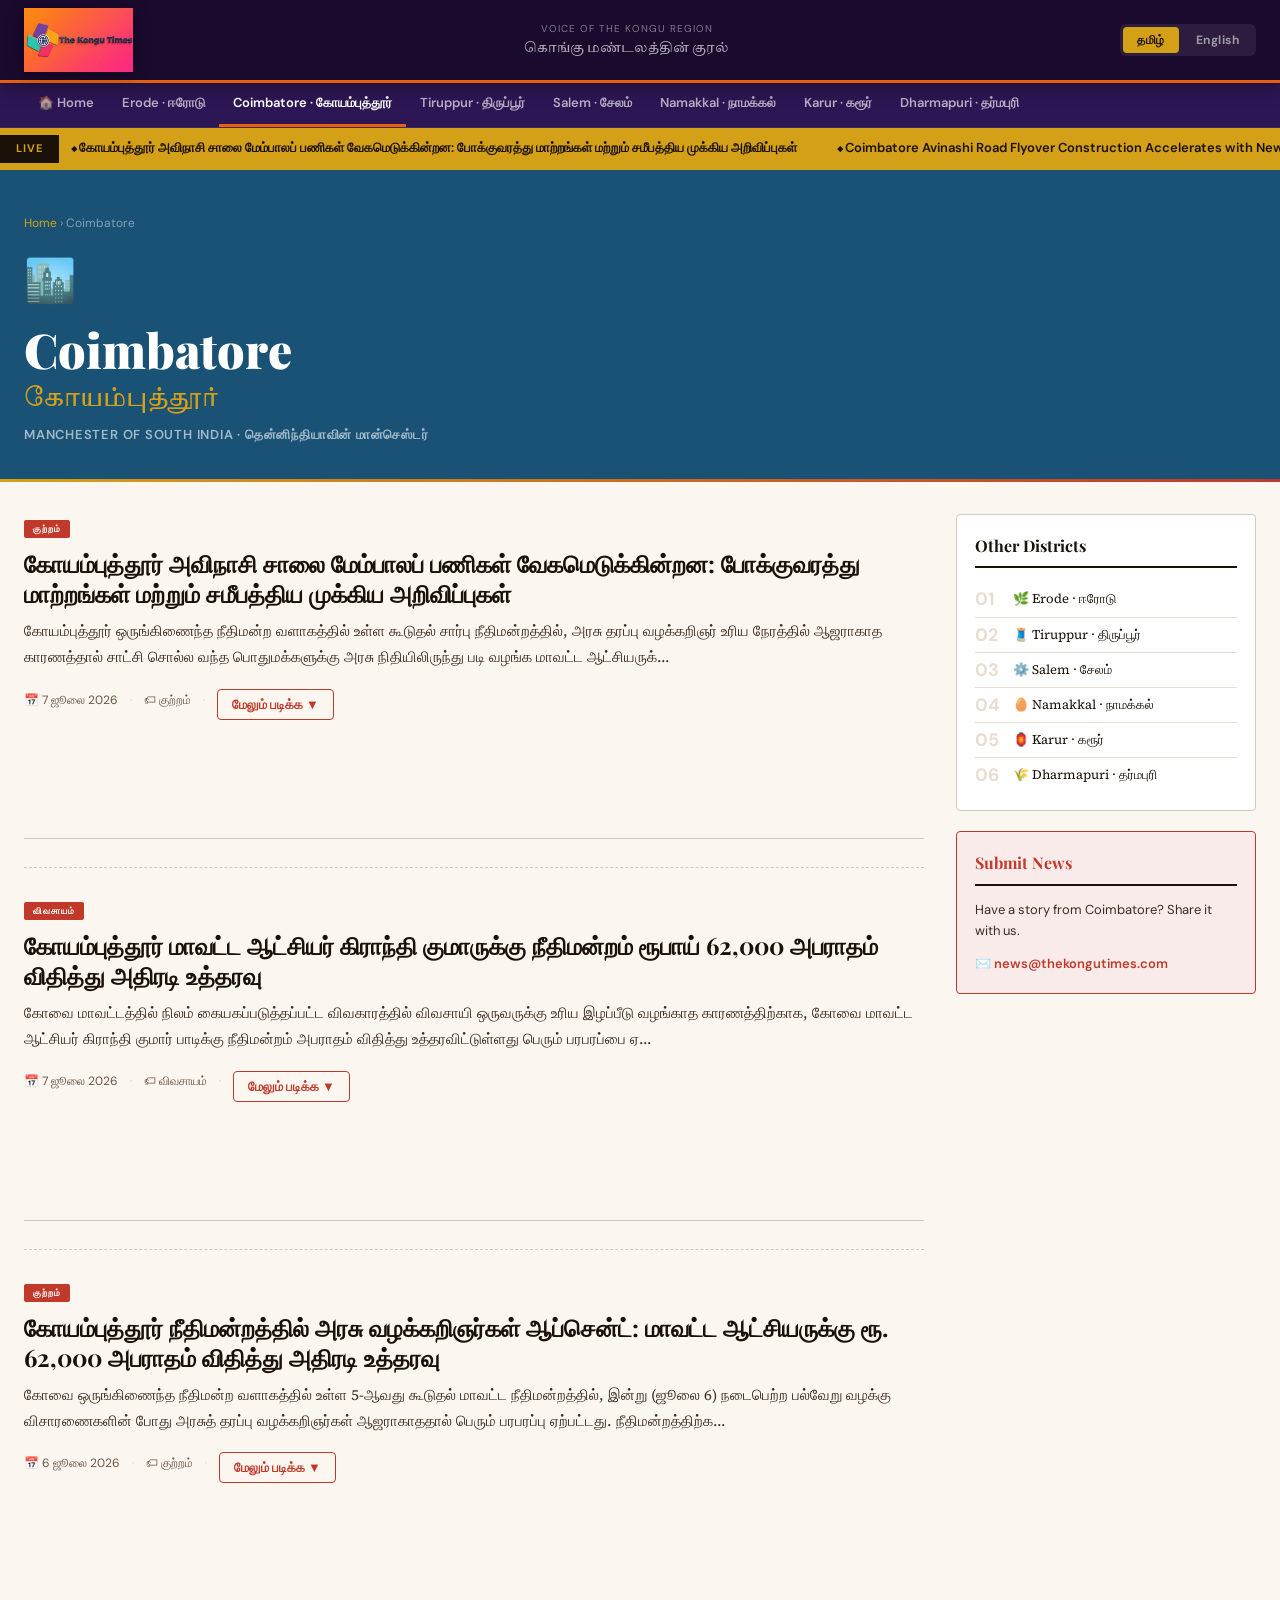
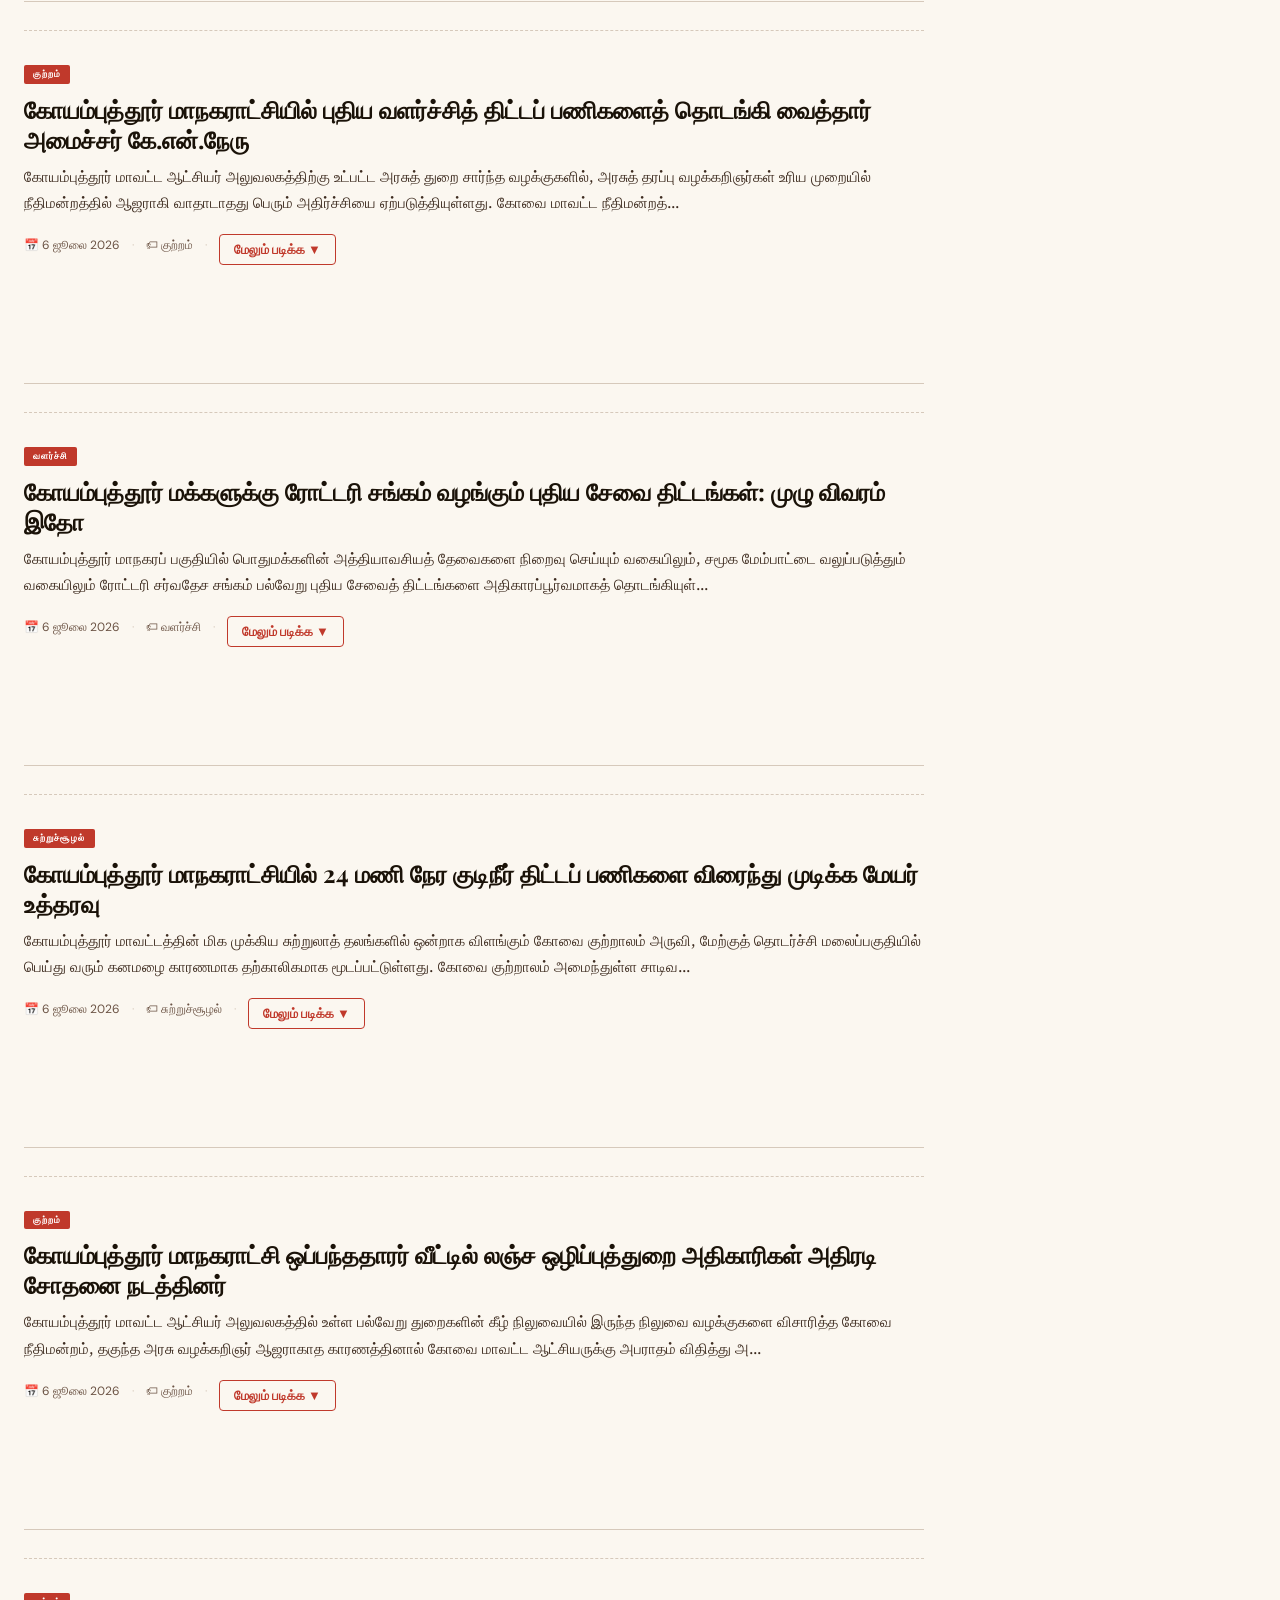
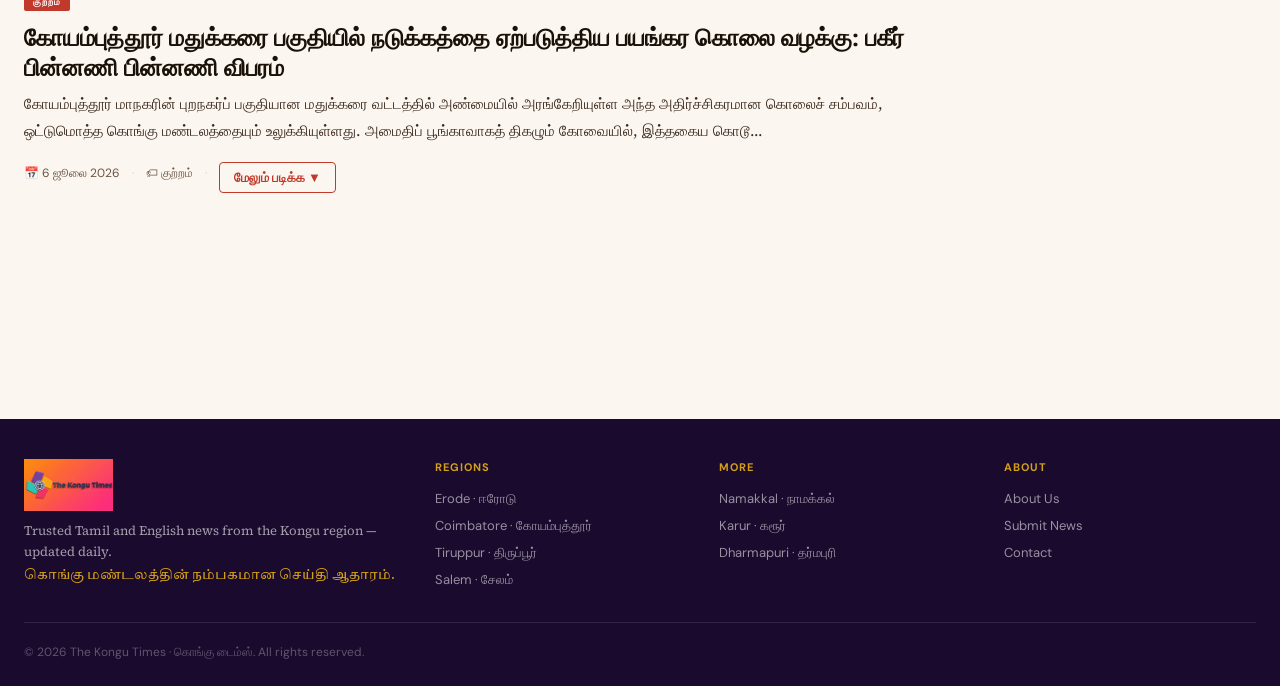
==== regions/coimbatore.html @ 39f42f8e "🗞️ Auto news update — 2026-07-07 03:30 IST" ====
<!DOCTYPE html>
<html lang="ta">
<head>
<meta charset="UTF-8"/>
<meta name="robots" content="index,follow"/>
<meta name="viewport" content="width=device-width,initial-scale=1"/>
<meta name="description" id="meta-desc" content="Electricity supply to be disrupted in Coimbatore district due to power line maintenance work"/>
<title>Coimbatore Avinashi Road Flyover Construction Accelerates with New Traffic Diversions and Updates | The Kongu Times</title>
<link rel="stylesheet" href="../css/style.css"/>
<link rel="icon" href="data:image/svg+xml,%3Csvg xmlns='http://www.w3.org/2000/svg' viewBox='0 0 100 100'%3E%3Ctext y='.9em' font-size='90'%3E%F0%9F%93%B0%3C/text%3E%3C/svg%3E"/>
<meta property="og:type" content="website"/>
<meta property="og:site_name" content="The Kongu Times"/>
<!--SCHEMA-NEWS-->
<style>
.ad-slot{min-height:90px;background:transparent;text-align:center;padding:8px 0;overflow:hidden;}
.article-featured-img{width:100%;max-height:380px;object-fit:cover;border-radius:6px;margin-bottom:18px;display:block;}
.article-divider{border:none;border-top:1px dashed var(--border);margin:28px 0;}
.article-preview{font-size:15px;color:var(--ink-mid);line-height:1.75;margin-bottom:10px;}
.article-full p{font-size:15px;color:var(--ink-mid);line-height:1.75;margin-bottom:14px;}
.article-lang-en{display:none;}
.article-lang-en .article-title{font-family:"Playfair Display",serif;font-size:22px;font-weight:700;color:var(--ink);margin-bottom:12px;}
.article-body--en p{font-size:15px;color:var(--ink-mid);line-height:1.75;margin-bottom:14px;}
.read-more-btn{font-family:"DM Sans",sans-serif;font-size:13px;font-weight:700;color:var(--red);background:none;border:1px solid var(--red);border-radius:4px;cursor:pointer;padding:6px 14px;margin-top:8px;}
.read-more-btn:hover{background:var(--red);color:#fff;}
.date-en{display:none;}
</style>
</head>
<body>

<header class="site-header">
  <div class="header-inner">
    <a href="../index.html" class="logo-link"><img class="logo-img" src="../kongu-times-logo.png" alt="The Kongu Times"/></a>
    <div class="header-center">
      <div class="header-tagline" id="header-date">VOICE OF THE KONGU REGION</div>
      <div class="header-tagline-ta">கொங்கு மண்டலத்தின் குரல்</div>
    </div>
    <div class="lang-toggle">
      <button class="lang-btn" data-lang="ta">தமிழ்</button>
      <button class="lang-btn" data-lang="en">English</button>
    </div>
  </div>
</header>

<nav class="region-nav"><div class="region-nav-inner">
  <a href="../index.html">🏠 Home</a>
  <a href="erode.html">Erode · ஈரோடு</a>
  <a href="coimbatore.html" class="active">Coimbatore · கோயம்புத்தூர்</a>
  <a href="tiruppur.html">Tiruppur · திருப்பூர்</a>
  <a href="salem.html">Salem · சேலம்</a>
  <a href="namakkal.html">Namakkal · நாமக்கல்</a>
  <a href="karur.html">Karur · கரூர்</a>
  <a href="dharmapuri.html">Dharmapuri · தர்மபுரி</a>
</div></nav>

<div class="news-ticker"><div class="ticker-inner"><span class="ticker-label">LIVE</span><div class="ticker-scroll"><div class="ticker-track">
<!--TICKER-START--><span class="ticker-item">கோயம்புத்தூர் அவிநாசி சாலை மேம்பாலப் பணிகள் வேகமெடுக்கின்றன: போக்குவரத்து மாற்றங்கள் மற்றும் சமீபத்திய முக்கிய அறிவிப்புகள்</span><span class="ticker-item">Coimbatore Avinashi Road Flyover Construction Accelerates with New Traffic Diversions and Updates</span><span class="ticker-item">கோயம்புத்தூர் மாவட்ட ஆட்சியர் கிராந்தி குமாருக்கு நீதிமன்றம் ரூபாய் 62,000 அபராதம் விதித்து அதிரடி உத்தரவு</span><span class="ticker-item">Coimbatore District Collector Kranthi Kumar Fined Rs 62000 by Court in Land Case</span><span class="ticker-item">கோயம்புத்தூர் நீதிமன்றத்தில் அரசு வழக்கறிஞர்கள் ஆப்சென்ட்: மாவட்ட ஆட்சியருக்கு ரூ. 62,000 அபராதம் விதித்து அதிரடி உத்தரவு</span><span class="ticker-item">Coimbatore Court Fines District Collector Rs 62,000 As Government Advocates Fail To Appear</span><span class="ticker-item">கோயம்புத்தூர் மாநகராட்சியில் புதிய வளர்ச்சித் திட்டப் பணிகளைத் தொடங்கி வைத்தார் அமைச்சர் கே.என்.நேரு</span><span class="ticker-item">Minister KN Nehru Launches New Development Projects Worth Crores in Coimbatore City</span><span class="ticker-item">கோயம்புத்தூர் அவிநாசி சாலை மேம்பாலப் பணிகள் வேகமெடுக்கின்றன: போக்குவரத்து மாற்றங்கள் மற்றும் சமீபத்திய முக்கிய அறிவிப்புகள்</span><span class="ticker-item">Coimbatore Avinashi Road Flyover Construction Accelerates with New Traffic Diversions and Updates</span><span class="ticker-item">கோயம்புத்தூர் மாவட்ட ஆட்சியர் கிராந்தி குமாருக்கு நீதிமன்றம் ரூபாய் 62,000 அபராதம் விதித்து அதிரடி உத்தரவு</span><span class="ticker-item">Coimbatore District Collector Kranthi Kumar Fined Rs 62000 by Court in Land Case</span><span class="ticker-item">கோயம்புத்தூர் நீதிமன்றத்தில் அரசு வழக்கறிஞர்கள் ஆப்சென்ட்: மாவட்ட ஆட்சியருக்கு ரூ. 62,000 அபராதம் விதித்து அதிரடி உத்தரவு</span><span class="ticker-item">Coimbatore Court Fines District Collector Rs 62,000 As Government Advocates Fail To Appear</span><span class="ticker-item">கோயம்புத்தூர் மாநகராட்சியில் புதிய வளர்ச்சித் திட்டப் பணிகளைத் தொடங்கி வைத்தார் அமைச்சர் கே.என்.நேரு</span><span class="ticker-item">Minister KN Nehru Launches New Development Projects Worth Crores in Coimbatore City</span><!--TICKER-END-->
</div></div></div></div>

<div class="region-hero" style="background:#1A5276">
  <div class="region-hero-inner">
    <div class="region-breadcrumb"><a href="../index.html">Home</a> › Coimbatore</div>
    <span class="region-icon">🏙️</span>
    <h1 class="region-title">Coimbatore</h1>
    <div class="region-title-tamil">கோயம்புத்தூர்</div>
    <div class="region-tagline">Manchester of South India · தென்னிந்தியாவின் மான்செஸ்டர்</div>
  </div>
</div>

<div class="region-content">
<div class="region-main">
<main>
<!--AUTO-NEWS-START-->

<article class="news-article" id="art1" itemscope itemtype="https://schema.org/NewsArticle">
  <meta itemprop="datePublished" content="2026-07-07T03:25:41.612Z"/>
  <meta itemprop="author" content="The Kongu Times"/>
  
  <div class="article-lang-ta">
    <span class="article-label">குற்றம்</span>
    <h2 class="article-title" itemprop="headline">கோயம்புத்தூர் அவிநாசி சாலை மேம்பாலப் பணிகள் வேகமெடுக்கின்றன: போக்குவரத்து மாற்றங்கள் மற்றும் சமீபத்திய முக்கிய அறிவிப்புகள்</h2>
    <div class="article-preview article-preview-ta">கோயம்புத்தூர் ஒருங்கிணைந்த நீதிமன்ற வளாகத்தில் உள்ள கூடுதல் சார்பு நீதிமன்றத்தில், அரசு தரப்பு வழக்கறிஞர் உரிய நேரத்தில் ஆஜராகாத காரணத்தால் சாட்சி சொல்ல வந்த பொதுமக்களுக்கு அரசு நிதியிலிருந்து படி வழங்க மாவட்ட ஆட்சியருக்...</div>
    <div class="article-full article-full-ta" style="display:none"><p>கோயம்புத்தூர் ஒருங்கிணைந்த நீதிமன்ற வளாகத்தில் உள்ள கூடுதல் சார்பு நீதிமன்றத்தில், அரசு தரப்பு வழக்கறிஞர் உரிய நேரத்தில் ஆஜராகாத காரணத்தால் சாட்சி சொல்ல வந்த பொதுமக்களுக்கு அரசு நிதியிலிருந்து படி வழங்க மாவட்ட ஆட்சியருக்கு நீதிபதி அதிரடி உத்தரவு பிறப்பித்துள்ளார். கோயம்புத்தூர் மாவட்டத்தில் நிலுவையில் உள்ள பல்வேறு வழக்குகளை விரைந்து முடிக்க நீதிமன்றங்கள் தீவிர நடவடிக்கை எடுத்து வரும் வேளையில், இந்த சம்பவம் நீதிமன்ற வட்டாரத்தில் பெரும் பரபரப்பை ஏற்படுத்தியுள்ளது. சாட்சிகள் தங்களின் அன்றாடப் பணிகளைத் தவிர்த்துவிட்டு, நீதிமன்றத்திற்கு வந்து நீண்ட நேரம் காத்திருந்தும், அரசு தரப்பு அலட்சியத்தால் விசாரணை தள்ளிப்போனது நீதிபதியின் கடும் கண்டனத்திற்கு உள்ளாகியுள்ளது.</p><p>இந்த வழக்கின் பின்னணி என்னவென்றால், கோயம்புத்தூர் மாவட்டத்தில் உள்ள ஒரு குறிப்பிட்ட நிலம் கையகப்படுத்துதல் தொடர்பான வழக்கில் சாட்சியம் அளிப்பதற்காகப் பொதுமக்கள் சிலர் நீதிமன்றத்திற்கு அழைக்கப்பட்டிருந்தனர். இவர்கள் அனைவரும் நீதிமன்றத்தில் சாட்சி கூண்டில் ஏறுவதற்குத் தயாராக இருந்த நிலையில், வழக்கை நடத்த வேண்டிய அரசு தரப்பு கூடுதல் வழக்கறிஞர் நீதிமன்றத்திற்கு வரவில்லை என்று கூறப்படுகிறது. இதனால் சாட்சிகள் அனைவரும் நீதிமன்ற வளாகத்திலேயே பல மணி நேரம் காத்திருக்க வேண்டிய சூழ்நிலை ஏற்பட்டதுடன், தங்களின் அன்றாட வாழ்வாதாரத்தையும் இழந்து தவிக்கும் நிலைமைக்குத் தள்ளப்பட்டனர்.</p><p>அரசு வழக்கறிஞர் ஆஜராகாத காரணத்தால், வழக்கை மேலும் தள்ளிவைக்க வேண்டிய கட்டாயம் நீதிமன்றத்திற்கு ஏற்பட்டது. இதனால் கோபமடைந்த நீதிபதி, சாட்சிகளின் நேரத்தையும் உழைப்பையும் வீணடித்த அரசு தரப்பிற்குக் கண்டனம் தெரிவித்ததோடு, சாட்சி சொல்ல வந்த மக்களுக்கு ஏற்பட்ட அலைக்கழிப்பிற்கு இழப்பீடாகப் படி தொகையை வழங்க வேண்டும் என்று உத்தரவிட்டார். இந்த படி தொகையை உடனடியாகக் கணக்கிட்டு, அதனை மாவட்ட ஆட்சியர் அலுவலகம் மூலமாகச் சம்பந்தப்பட்ட சாட்சிகளுக்கு வழங்க வேண்டும் என்று கோயம்புத்தூர் மாவட்ட ஆட்சியருக்கு நீதிபதி தனது உத்தரவில் தெளிவாகக் குறிப்பிட்டுள்ளார்.</p><p>இந்த அதிரடி உத்தரவு கோயம்புத்தூர் மாவட்ட மக்கள் மற்றும் சமூக ஆர்வலர்கள் மத்தியில் பெரும் வரவேற்பைப் பெற்றுள்ளது. நீதிமன்றங்களுக்கு சாட்சி சொல்ல வரும் ஏழை, எளிய மக்கள் தங்களின் தினசரி கூலியை இழந்துவிட்டு வரும்போது, அரசு அதிகாரிகளின் அலட்சியத்தால் அவர்கள் அலைக்கழிக்கப்படுவது தடுக்கப்பட வேண்டும் என்பதே சமூகத்தின் பொதுவான கருத்தாக உள்ளது. இந்த உத்தரவின் மூலம், இனிவரும் காலங்களில் அரசு வழக்கறிஞர்களும், இதர அதிகாரிகளும் நீதிமன்ற நடவடிக்கைகளில் கூடுதல் பொறுப்புடனும், நேரக் கட்டுப்பாட்டுடனும் செயல்படுவார்கள் என்ற நம்பிக்கை பொதுமக்கள் மத்தியில் ஏற்பட்டுள்ளது.</p><p>இச்சம்பவம் குறித்து மாவட்ட நிர்வாகம் மற்றும் அரசு வழக்கறிஞர்கள் தரப்பில் விசாரித்தபோது, குறிப்பிட்ட நாளில் பணிச்சுமை காரணமாகவோ அல்லது தவிர்க்க முடியாத பிற காரணங்களாலோ வழக்கறிஞரால் ஆஜராக முடியாமல் போயிருக்கலாம் என்று கூறப்படுகிறது. இருப்பினும், நீதிமன்றத்தின் இந்த அதிரடி உத்தரவைத் தொடர்ந்து, மாவட்ட ஆட்சியர் அலுவலகம் உடனடியாகச் சாட்சிகளுக்கான படி தொகையை வழங்குவதற்கான கோப்புகளை ஆய்வு செய்து வருவதாகத் தெரிகிறது. மேலும், எதிர்காலத்தில் இதுபோன்ற குளறுபடிகள் நீதிமன்றத்தில் நிகழாமல் இருக்கத் தகுந்த நடவடிக்கைகள் மேற்கொள்ளப்படும் என்றும், அரசு தரப்பு வழக்கறிஞர்கள் அனைவரும் வழக்குகளில் முறையாக ஆஜராவதை உறுதி செய்ய அறிவுறுத்தப்படும் என்றும் அதிகாரிகள் தரப்பில் தெரிவிக்கப்பட்டுள்ளது.</p></div>
  </div>
  <div class="article-lang-en" style="display:none">
    <span class="article-label">Crime</span>
    <h2 class="article-title">Coimbatore Avinashi Road Flyover Construction Accelerates with New Traffic Diversions and Updates</h2>
    <div class="article-preview article-preview-en">In a stern move highlighting judicial intolerance toward administrative apathy, a local court in Coimbatore has ordered the District Collector to pay daily allowances directly to witnesses who had to return without depos...</div>
    <div class="article-full article-full-en" style="display:none"><p>In a stern move highlighting judicial intolerance toward administrative apathy, a local court in Coimbatore has ordered the District Collector to pay daily allowances directly to witnesses who had to return without deposing due to the absence of the government prosecutor. The order was passed by the presiding judge of the Coimbatore Court, who took a serious view of the recurring delays caused by the prosecution's failure to represent the state effectively during critical trial proceedings. This decisive judicial action underscores the growing frustration within the legal system regarding the casual attitude of state-appointed lawyers, which frequently leads to the wastage of taxpayers' money and the valuable time of citizens summoned to aid the court.</p><p>The incident unfolded during a scheduled criminal trial in Coimbatore, where several crucial witnesses, including common residents from across the district, had traveled long distances to present their testimonies. Despite their timely arrival and readiness to cooperate with the judicial process, the government prosecutor failed to appear in court, rendering the day's proceedings entirely unproductive. Recognizing the financial and physical strain placed on these witnesses, who often lose their daily wages to attend court hearings, the judge ruled that the state must compensate them immediately for their travel and daily expenses. By directing the Coimbatore District Collector to disburse these allowances, the court has set a vital precedent holding the executive branch accountable for the lapses of its legal representatives.</p><p>This judicial intervention has resonated strongly with the residents of Coimbatore, many of whom have long complained about the inefficiencies of the local legal system. For a working-class citizen, receiving a court summons often means sacrificing a day's livelihood, navigating complex bureaucracy, and enduring long hours of waiting, only to be told that the case has been adjourned. Local civic activists and residents have welcomed the judge's decision, noting that it brings much-needed relief to ordinary people who are victimized by administrative negligence. They believe that penalizing the administration financially is a necessary step to ensure that public servants perform their duties with a greater sense of responsibility and respect for the public's time.</p><p>In response to the court's strict directive, officials from the Coimbatore District Administration have initiated an internal review to identify the reasons behind the prosecutor's absence. While the District Collector's office is legally bound to comply with the court's order and facilitate the payment of allowances to the affected witnesses, senior administrative sources indicate that an official explanation will be sought from the concerned government pleader. Legal experts in the city suggest that this incident might prompt the state government to implement stricter monitoring mechanisms for prosecutors, ensuring they are present for all scheduled hearings. The official response from the administration is expected to focus on rectifying these systemic loopholes to prevent similar embarrassments in the future.</p><p>Ultimately, this development in the Coimbatore judicial circle highlights the urgent need for comprehensive reforms in how state-represented cases are managed at the district level. The court's ruling serves as a sharp reminder that the administration cannot afford to treat the witness deposition process as a trivial matter, especially when it directly impacts the lives of common residents. As the District Collector moves to implement the court's order, legal observers hope this case will act as a catalyst for greater accountability, ensuring that the wheels of justice in Coimbatore turn smoothly without imposing unfair burdens on the very citizens who step forward to uphold the law.</p></div>
  </div>
  <div class="article-meta">
    <span>📅 <span class="date-ta">7 ஜூலை 2026</span><span class="date-en" style="display:none">7 July 2026</span></span>
    <span class="meta-dot">·</span><span>🏷 <span class="cat-ta">குற்றம்</span><span class="cat-en" style="display:none">Crime</span></span>
    <span class="meta-dot">·</span>
    <button class="read-more-btn" onclick="toggleArticle('art1',this)" aria-expanded="false">மேலும் படிக்க ▼</button>
  </div>
  <div class="ad-slot"><!-- ADSENSE --></div>
</article>
<hr class="article-divider"/>

<article class="news-article" id="art2" itemscope itemtype="https://schema.org/NewsArticle">
  <meta itemprop="datePublished" content="2026-07-07T03:25:41.612Z"/>
  <meta itemprop="author" content="The Kongu Times"/>
  
  <div class="article-lang-ta">
    <span class="article-label">விவசாயம்</span>
    <h2 class="article-title" itemprop="headline">கோயம்புத்தூர் மாவட்ட ஆட்சியர் கிராந்தி குமாருக்கு நீதிமன்றம் ரூபாய் 62,000 அபராதம் விதித்து அதிரடி உத்தரவு</h2>
    <div class="article-preview article-preview-ta">கோவை மாவட்டத்தில் நிலம் கையகப்படுத்தப்பட்ட விவகாரத்தில் விவசாயி ஒருவருக்கு உரிய இழப்பீடு வழங்காத காரணத்திற்காக, கோவை மாவட்ட ஆட்சியர் கிராந்தி குமார் பாடிக்கு நீதிமன்றம் அபராதம் விதித்து உத்தரவிட்டுள்ளது பெரும் பரபரப்பை ஏ...</div>
    <div class="article-full article-full-ta" style="display:none"><p>கோவை மாவட்டத்தில் நிலம் கையகப்படுத்தப்பட்ட விவகாரத்தில் விவசாயி ஒருவருக்கு உரிய இழப்பீடு வழங்காத காரணத்திற்காக, கோவை மாவட்ட ஆட்சியர் கிராந்தி குமார் பாடிக்கு நீதிமன்றம் அபராதம் விதித்து உத்தரவிட்டுள்ளது பெரும் பரபரப்பை ஏற்படுத்தியுள்ளது. இந்த விவகாரம் கோயம்புத்தூர் மாவட்டத்தில் உள்ள அரசு அதிகாரிகளின் அலட்சியப் போக்கையும், அதனால் பொதுமக்கள் சந்திக்கும் இன்னல்களையும் வெளிச்சம் போட்டுக் காட்டியுள்ளது. நீதிமன்றத்தின் இந்த அதிரடி உத்தரவு, கோவை மாவட்ட வருவாய்த்துறை வட்டாரத்தில் பெரும் அதிர்வலைகளை ஏற்படுத்தியுள்ளதோடு, பாதிக்கப்பட்ட மக்களுக்கு நீதி கிடைக்கும் என்ற நம்பிக்கையையும் விதைத்துள்ளது.</p><p>கடந்த சில ஆண்டுகளுக்கு முன்பு கோவை மாவட்டத்தில் பல்வேறு உள்கட்டமைப்பு மற்றும் வளர்ச்சித் திட்டங்களுக்காக விவசாயிகளிடமிருந்து நிலங்கள் கையகப்படுத்தப்பட்டன. அவ்வாறு நிலத்தை இழந்த விவசாயி ஒருவருக்கு, அரசு தரப்பில் வழங்கப்பட வேண்டிய உரிய இழப்பீட்டுத் தொகை நீண்ட நாட்களாக வழங்கப்படாமல் இழுத்தடிக்கப்பட்டு வந்தது. இது குறித்து பாதிக்கப்பட்ட விவசாயி பலமுறை கோவை மாவட்ட ஆட்சியர் அலுவலகத்தில் மனு அளித்தும் எந்தவிதமான முறையான பதிலும், நடவடிக்கையும் எடுக்கப்படவில்லை. இதனால் மனமுடைந்த அந்த விவசாயி, தனக்கு நீதி கேட்டு கோயம்புத்தூர் நீதிமன்றத்தில் வழக்குத் தொடர்ந்தார்.</p><p>இந்த வழக்கை விசாரித்த கோவை நீதிமன்றம், பாதிக்கப்பட்ட விவசாயிக்கு வழங்க வேண்டிய இழப்பீட்டுத் தொகையை உடனடியாக வழங்குமாறு மாவட்ட நிர்வாகத்திற்கு ஏற்கனவே பலமுறை உத்தரவிட்டிருந்தது. இருப்பினும், நீதிமன்றத்தின் உத்தரவை கோவை மாவட்ட ஆட்சியர் அலுவலக அதிகாரிகள் திட்டமிட்டு அலட்சியப்படுத்தி வந்ததாகக் கூறப்படுகிறது. நீதிமன்றத்தின் உத்தரவுகளை மதிக்காமல் காலம் கடத்தி வந்த அதிகாரிகளின் செயல்பாட்டைக் கண்டு அதிருப்தியடைந்த நீதிபதி, நீதிமன்ற அவமதிப்பு நடவடிக்கையாக கோவை மாவட்ட ஆட்சியருக்கு ரூபாய் 62,000 அபராதம் விதித்து அதிரடி தீர்ப்பை வழங்கினார்.</p><p>இந்த நீதிமன்ற உத்தரவு குறித்து கோவை மாவட்டத்தைச் சேர்ந்த சமூக ஆர்வலர்கள் மற்றும் விவசாயிகள் சங்கத்தினர் தங்களது கருத்துக்களைப் பகிர்ந்துள்ளனர். அரசு திட்டங்களுக்காக நிலங்களை வழங்கிவிட்டு, தங்களின் வாழ்வாதாரத்தை இழந்து தவிக்கும் எளிய விவசாயிகளுக்கு உரிய காலத்தில் இழப்பீடு வழங்க வேண்டியது மாவட்ட நிர்வாகத்தின் கடமையாகும் என்று அவர்கள் வலியுறுத்துகின்றனர். இந்த அபராத நடவடிக்கை, இனிவரும் காலங்களில் அரசு அதிகாரிகள் பொதுமக்களின் மனுக்கள் மீதும், நீதிமன்ற உத்தரவுகள் மீதும் கூடுதல் கவனத்துடனும் பொறுப்புடனும் செயல்பட ஒரு எச்சரிக்கையாக இருக்கும் என்று பொதுமக்கள் நம்புகின்றனர்.</p><p>இவ்விவகாரம் தொடர்பாக கோவை மாவட்ட ஆட்சியர் அலுவலக வட்டாரத்தில் விசாரித்தபோது, இந்த விவகாரத்தில் சட்ட ரீதியான நடைமுறைகள் மற்றும் ஆவணங்கள் சரிபார்ப்பில் ஏற்பட்ட தாமதமே இதற்குக் காரணம் என்று விளக்கமளித்துள்ளனர். மேலும், நீதிமன்றத்தின் இந்த உத்தரவை எதிர்த்து மேல்முறையீடு செய்வது குறித்தும், பாதிக்கப்பட்ட விவசாயிக்கு வழங்க வேண்டிய இழப்பீட்டுத் தொகையை விரைந்து வழங்குவதற்கான மாற்று வழிகள் குறித்தும் தங்களது சட்டக் குழுவினருடன் தீவிரமாக ஆலோசித்து வருவதாக அதிகாரிகள் தரப்பில் தெரிவிக்கப்பட்டுள்ளது.</p></div>
  </div>
  <div class="article-lang-en" style="display:none">
    <span class="article-label">Agriculture</span>
    <h2 class="article-title">Coimbatore District Collector Kranthi Kumar Fined Rs 62000 by Court in Land Case</h2>
    <div class="article-preview article-preview-en">In a significant legal development that has sent ripples through the local administration, a local court in Coimbatore has imposed a hefty fine of Rs 62,000 on the Coimbatore District Collector, Kranthi Kumar Pati. The j...</div>
    <div class="article-full article-full-en" style="display:none"><p>In a significant legal development that has sent ripples through the local administration, a local court in Coimbatore has imposed a hefty fine of Rs 62,000 on the Coimbatore District Collector, Kranthi Kumar Pati. The judicial order comes as a stern warning to the bureaucratic machinery regarding the timely execution of court directives and the protection of citizens' rights. The case, which has been closely watched by legal experts and local activists alike, highlights the growing friction between judicial mandates and administrative delays in the region. The court's decisive action underscores the principle that no public official, regardless of their rank, is above the law when it comes to delivering justice to the common public.</p><p>The roots of this legal battle lie in a long-pending land acquisition and compensation dispute that directly impacted local residents in the Coimbatore district. Affected property owners had approached the judiciary after the district administration failed to disburse the promised compensation packages within the stipulated timeframe, leaving several families in financial distress. Despite multiple court orders directing the district collectorate to expedite the payment process and resolve the grievances of the land losers, the administration continued to drag its feet. Frustrated by the bureaucratic apathy and repeated delays, the petitioners filed a contempt petition, which ultimately led the judge to penalize the head of the district administration for non-compliance.</p><p>The imposition of this fine is expected to have a profound impact on the residents of Coimbatore, particularly those who are currently locked in various disputes with government departments. For years, local landowners and civic activists have complained about the agonizingly slow pace of administrative procedures and the lack of accountability among senior officials. This landmark ruling is being viewed as a major victory for ordinary citizens, as it reassures them that the judiciary remains a powerful ally against bureaucratic negligence. Legal experts suggest that this judgment will set a crucial precedent, encouraging other litigants to hold sluggish government departments accountable for their administrative lapses.</p><p>Following the court's strict ruling, the atmosphere at the Coimbatore District Collectorate has been tense, with officials scrambling to address the legal fallout. While the District Collector has not issued an official public statement directly commenting on the personal penalty, senior revenue officials indicated that an internal review has been initiated to identify the bottlenecks that led to this embarrassing delay. Sources within the administration reveal that a detailed report is being prepared to explain the procedural hurdles encountered during the compensation disbursement process. The department is also reportedly consulting with government pleaders to explore the next legal steps, including the possibility of filing an appeal against the fine.</p><p>As the news of the fine spreads across Tamil Nadu, civic groups in Coimbatore are demanding systemic reforms to prevent such lapses in the future. Activists argue that the fine should be recovered from the personal funds of the responsible officials rather than the taxpayer-funded state treasury to ensure true accountability. The incident has spotlighted the urgent need for a digital tracking system for court orders within the collectorate to ensure that judicial deadlines are met systematically. For now, the Coimbatore district administration finds itself under intense scrutiny, with residents hoping this judicial rap will finally shake the bureaucracy out of its slumber and expedite pending public welfare measures.</p></div>
  </div>
  <div class="article-meta">
    <span>📅 <span class="date-ta">7 ஜூலை 2026</span><span class="date-en" style="display:none">7 July 2026</span></span>
    <span class="meta-dot">·</span><span>🏷 <span class="cat-ta">விவசாயம்</span><span class="cat-en" style="display:none">Agriculture</span></span>
    <span class="meta-dot">·</span>
    <button class="read-more-btn" onclick="toggleArticle('art2',this)" aria-expanded="false">மேலும் படிக்க ▼</button>
  </div>
  <div class="ad-slot"><!-- ADSENSE --></div>
</article>
<hr class="article-divider"/>

<article class="news-article" id="art3" itemscope itemtype="https://schema.org/NewsArticle">
  <meta itemprop="datePublished" content="2026-07-06T19:57:50.444Z"/>
  <meta itemprop="author" content="The Kongu Times"/>
  <img class="article-featured-img" src="https://feeds.abplive.com/onecms/images/uploaded-images/2026/07/06/3309df48412139e90cdb951a7efa1cba1783359742121193_original.JPG" alt="" loading="lazy" onerror="this.style.display='none'"/>
  <div class="article-lang-ta">
    <span class="article-label">குற்றம்</span>
    <h2 class="article-title" itemprop="headline">கோயம்புத்தூர் நீதிமன்றத்தில் அரசு வழக்கறிஞர்கள் ஆப்சென்ட்: மாவட்ட ஆட்சியருக்கு ரூ. 62,000 அபராதம் விதித்து அதிரடி உத்தரவு</h2>
    <div class="article-preview article-preview-ta">கோவை ஒருங்கிணைந்த நீதிமன்ற வளாகத்தில் உள்ள 5-ஆவது கூடுதல் மாவட்ட நீதிமன்றத்தில், இன்று (ஜூலை 6) நடைபெற்ற பல்வேறு வழக்கு விசாரணைகளின் போது அரசுத் தரப்பு வழக்கறிஞர்கள் ஆஜராகாததால் பெரும் பரபரப்பு ஏற்பட்டது. நீதிமன்றத்திற்க...</div>
    <div class="article-full article-full-ta" style="display:none"><p>கோவை ஒருங்கிணைந்த நீதிமன்ற வளாகத்தில் உள்ள 5-ஆவது கூடுதல் மாவட்ட நீதிமன்றத்தில், இன்று (ஜூலை 6) நடைபெற்ற பல்வேறு வழக்கு விசாரணைகளின் போது அரசுத் தரப்பு வழக்கறிஞர்கள் ஆஜராகாததால் பெரும் பரபரப்பு ஏற்பட்டது. நீதிமன்றத்திற்கு சாட்சிகளும் குற்றஞ்சாட்டப்பட்டவர்களும் நேரில் வந்திருந்த நிலையிலும், அரசுத் தரப்பில் வாதாட வேண்டிய கூடுதல் அரசு வழக்கறிஞர்கள் வராததால் வழக்குகளை ஒத்திவைக்க வேண்டிய கட்டாயம் ஏற்பட்டது. இதனால் ஆத்திரமடைந்த நீதிபதி சிவக்குமார், நீதிமன்ற நேரத்தையும் சாட்சிகளின் நேரத்தையும் வீணடித்ததற்காக கோவை மாவட்ட ஆட்சியர் கிராந்தி குமார் பாடிக்கு (சார்பாக மாநில அரசுக்கு) மொத்தம் 8 வழக்குகளில் சேர்த்து ரூ. 62,000 அபராதம் விதித்து அதிரடி உத்தரவு பிறப்பித்தார். இந்த அபராதத் தொகையை ஒரு வார காலத்திற்குள் நீதிமன்றத்தில் செலுத்த வேண்டும் என்றும் அவர் தனது உத்தரவில் மிகத் தெளிவாகக் குறிப்பிட்டுள்ளார்.</p><p>கோவை மாவட்டம் கருமத்தம்பட்டி காவல் நிலைய எல்லைக்குட்பட்ட பகுதியில் நடைபெற்ற கொலை வழக்கு விசாரணை, கடந்த 10 ஆண்டுகளாக இந்த 5-ஆவது கூடுதல் நீதிமன்றத்தில் தொடர்ந்து நடைபெற்று வருகிறது. இந்த வழக்கின் முக்கியக் குற்றவாளி இன்று பலத்த பாதுகாப்புடன் நீதிமன்றத்தில் ஆஜர்படுத்தப்பட்டார். மேலும், இந்த வழக்கில் மிக முக்கிய சாட்சியம் அளிப்பதற்காக அரசு மருத்துவர் ஒருவர் அண்டை மாநிலமான கேரளாவிலிருந்து நீண்ட தூரம் பயணம் செய்து கோவை நீதிமன்றத்திற்கு வந்திருந்தார். ஆனால், அரசுத் தரப்பு கூடுதல் வழக்கறிஞர் நீதிமன்றத்தில் ஆஜராகாத காரணத்தால், கேரளாவிலிருந்து வந்த மருத்துவரிடம் சாட்சி விசாரணை நடத்த முடியாத அவல நிலை ஏற்பட்டது. தமிழக அரசுத் தரப்பின் இத்தகைய அலட்சியப் போக்கினால்தான் இந்த வழக்கை ஒத்திவைக்க வேண்டிய நிலை ஏற்பட்டுள்ளதாகக் குறிப்பிட்ட நீதிபதி சிவக்குமார், இதற்காக மாவட்ட ஆட்சியருக்கு ரூ. 10,000 அபராதம் விதித்ததோடு, இந்தத் தொகையை கேரளாவிலிருந்து வந்த மருத்துவரின் பயணச் செலவுக்காக வழங்க வேண்டும் என்றும் உத்தரவிட்டார்.</p><p>இதேபோன்று, கோவை பந்தயசாலை காவல் நிலையத்தில் பதிவு செய்யப்பட்ட மற்றொரு முக்கிய வழக்கும் இன்று நீதிமன்றத்தில் விசாரணைக்குப் பட்டியலிடப்பட்டிருந்தது. இந்த வழக்கில் சாட்சியம் அளிப்பதற்காகத் திருவாரூரிலிருந்து காவல் துறை உதவி ஆய்வாளர் ஒருவர் நீதிமன்றத்தில் ஆஜராகியிருந்தார். மேலும், இந்த வழக்கில் குற்றஞ்சாட்டப்பட்ட 5 நபர்களும் நீதிமன்றத்திற்கு நேரில் வந்திருந்தனர். ஆனால், இந்த வழக்கிலும் கூடுதல் அரசு வழக்கறிஞர் ஆஜராகாததால் எவ்வித விசாரணையும் நடைபெறாமல் முடங்கியது. அரசுத் தரப்பின் இந்தத் பொறுப்பற்ற செயலால், சாட்சியாக வந்த காவல் அதிகாரியும், குற்றஞ்சாட்டப்பட்டவர்களும் தேவையின்றி அலைக்கழிக்கப்பட்டு கடும் சிரமத்திற்கு உள்ளாகியுள்ளனர் என்று சுட்டிக்காட்டிய நீதிபதி, இதற்காக கோவை மாவட்ட ஆட்சியர் சார்பாக மாநில அரசு ரூ. 9,000 அபராதத் தொகையை நீதிமன்றத்தில் செலுத்த வேண்டும் என உத்தரவிட்டார். இந்தத் தொகையிலிருந்து குற்றஞ்சாட்டப்பட்ட 5 பேருக்கு தலா 1,000 ரூபாயும், திருவாரூரிலிருந்து வந்த காவல் துறை உதவி ஆய்வாளருக்கு 4,000 ரூபாயும் இழப்பீடாக வழங்க வேண்டும் என்று நீதிபதி தீர்ப்பளித்தார்.</p><p>இதேபோல் இன்று விசாரணைக்கு வந்த மொத்தம் 8 வழக்குகளிலும் அரசுத் தரப்பு வழக்கறிஞர்கள் ஆஜராகாத காரணத்தினால், நீதிமன்றத்தின் நேரம் வீணடிக்கப்பட்டது மட்டுமின்றி, சாட்சிகளாக வந்த பொதுமக்கள் மற்றும் அரசு அதிகாரிகள் கடும் மன உளைச்சலுக்கு ஆளாகினர். ஒவ்வொரு வழக்காக விசாரித்த நீதிபதி சிவக்குமார், அரசுத் தரப்பின் இந்தத் தொடர் அலட்சியப் போக்கைக் கடுமையாகக் கண்டித்து, 8 வழக்குகளுக்கும் சேர்த்து ஒட்டுமொத்தமாக ரூ. 62,000 அபராதம் விதித்தார். அரசுத் தரப்பு வழக்கறிஞர்களின் இத்தகைய முறையற்ற செயல்பாடுகளால் நீதிமன்றத்தின் அன்றாடப் பணிகள் பாதிக்கப்படுவதோடு, சாமானிய மக்களுக்கு நீதி கிடைப்பதிலும் கடும் தாமதம் ஏற்படுகிறது என்று வழக்கறிஞர்கள் வட்டாரத்திலும் சமூக ஆர்வலர்களிடையேயும் பெரும் அதிருப்தி எழுந்துள்ளது.</p><p>இந்த அதிரடி நீதிமன்ற உத்தரவு குறித்து கோவை மாவட்ட வருவாய்த் துறை மற்றும் மாவட்ட ஆட்சியர் அலுவலக வட்டாரத்தில் விசாரித்தபோது, அரசுத் தரப்பு வழக்கறிஞர்கள் நீதிமன்றத்தில் ஆஜராகாதது குறித்த முழுமையான அறிக்கை கோரப்பட்டுள்ளதாகத் தெரிவித்தனர். மேலும், சாட்சிகளுக்கும் குற்றம் சாட்டப்பட்டவர்களுக்கும் ஏற்பட்ட அலைக்கழிப்பிற்கு வருத்தம் தெரிவித்த அதிகாரிகள், நீதிமன்றம் விதித்த அபராதத் தொகையை உரிய காலத்திற்குள் செலுத்துவதற்கான சட்டப்பூர்வ நடவடிக்கைகள் உடனடியாக மேற்கொள்ளப்படும் என்று குறிப்பிட்டனர். இனிவரும் காலங்களில் அரசுத் தரப்பு வழக்கறிஞர்கள் உரிய நேரத்தில் நீதிமன்றத்தில் ஆஜராகி வழக்குகளைத் தொய்வின்றி நடத்துவதை உறுதி செய்யக் கடுமையான அறிவுறுத்தல்கள் வழங்கப்படும் என்றும் கோவை மாவட்ட அதிகாரிகள் தரப்பில் விளக்கம் அளிக்கப்பட்டுள்ளது.</p></div>
  </div>
  <div class="article-lang-en" style="display:none">
    <span class="article-label">Crime</span>
    <h2 class="article-title">Coimbatore Court Fines District Collector Rs 62,000 As Government Advocates Fail To Appear</h2>
    <div class="article-preview article-preview-en">In a stern warning against bureaucratic apathy and administrative negligence, the Coimbatore Integrated Court Complex witnessed unprecedented scenes on Saturday, July 6, when the Fifth Additional District Court slapped a...</div>
    <div class="article-full article-full-en" style="display:none"><p>In a stern warning against bureaucratic apathy and administrative negligence, the Coimbatore Integrated Court Complex witnessed unprecedented scenes on Saturday, July 6, when the Fifth Additional District Court slapped a combined fine of Rs 62,000 on Coimbatore District Collector Kranthi Kumar Pati. The punitive action was taken by Judge Sivakumar after government prosecutors failed to appear for hearings in eight different cases scheduled for the day. This chronic absenteeism on the part of the prosecution brought the judicial proceedings to a grinding halt, causing immense frustration and waste of public resources. Legal experts in the city have noted that such a strong judicial reprimand against the district's highest administrative official is rare and reflects the court's growing impatience with systemic delays.</p><p>The first major lapse occurred during the hearing of a decade-old murder case originating from Karumathampatti, which has been dragging on in the Fifth Additional District Court for the last ten years. On Saturday, the accused was duly produced in court, and a medical doctor had traveled all the way from neighbouring Kerala to tender crucial witness testimony. However, because the Additional Public Prosecutor failed to show up, the court was unable to conduct the examination of the witness, forcing an unnecessary adjournment. Expressing strong displeasure at the state's failure, Judge Sivakumar noted that the delay was entirely due to the negligence of the prosecution and ordered the Coimbatore District Collector to pay a fine of Rs 10,000 within one week, directing that this amount be compensated to the doctor from Kerala to cover his travel expenses.</p><p>In another scheduled trial investigated by the Race Course Police, a similar situation unfolded, highlighting a pattern of systemic failure. An Assistant Sub-Inspector of Police had traveled a long distance from Tiruvarur to give evidence, and all five accused individuals in the case were also present in the courtroom. Once again, the prosecution's absence stalled the trial, prompting Judge Sivakumar to observe that both the witnesses and the accused were being subjected to unwarranted harassment and mental agony due to the state's lapse. Consequently, the court ordered the state government, represented by the Coimbatore District Collector, to deposit a fine of Rs 9,000 within a week. Out of this fine, Rs 4,000 is to be given to the police officer from Tiruvarur as travel compensation, while the five accused individuals are to receive Rs 1,000 each for their wasted time and resources.</p><p>This judicial crackdown has sent shockwaves through the local administration, directly impacting Coimbatore residents who are already burdened by a backlog of unresolved legal disputes. Local civic activists and litigants have welcomed the court’s decisive action, pointing out that ordinary citizens often lose their livelihoods and savings while attending endless court hearings only to have them postponed due to official absenteeism. The residents of Coimbatore, particularly those awaiting justice in long-pending criminal trials, hope that this heavy penalty of Rs 62,000 across eight cases will serve as a wake-up call for the district administration to streamline its legal department. The visible frustration of the public was echoed by lawyers at the Coimbatore bar, who stated that such negligence undermines the credibility of the entire criminal justice system.</p><p>Following the court's stringent order, senior officials at the Coimbatore District Collectorate have reportedly scrambled to address the embarrassing situation. While the District Collector's office has not released an official press statement yet, administrative sources indicate that an internal inquiry has been initiated to identify the specific prosecutors responsible for the lapses on Saturday. Senior officials are expected to coordinate with the public prosecution department to ensure that such embarrassing absences do not recur in the future, as the state must now arrange for the immediate disbursement of the fine amounts within the court-mandated one-week deadline. The legal fraternity in Coimbatore is closely watching how the district administration plans to reform its prosecution wing to prevent further delays in the delivery of justice.</p></div>
  </div>
  <div class="article-meta">
    <span>📅 <span class="date-ta">6 ஜூலை 2026</span><span class="date-en" style="display:none">6 July 2026</span></span>
    <span class="meta-dot">·</span><span>🏷 <span class="cat-ta">குற்றம்</span><span class="cat-en" style="display:none">Crime</span></span>
    <span class="meta-dot">·</span>
    <button class="read-more-btn" onclick="toggleArticle('art3',this)" aria-expanded="false">மேலும் படிக்க ▼</button>
  </div>
  <div class="ad-slot"><!-- ADSENSE --></div>
</article>
<hr class="article-divider"/>

<article class="news-article" id="art4" itemscope itemtype="https://schema.org/NewsArticle">
  <meta itemprop="datePublished" content="2026-07-06T19:57:50.444Z"/>
  <meta itemprop="author" content="The Kongu Times"/>
  
  <div class="article-lang-ta">
    <span class="article-label">குற்றம்</span>
    <h2 class="article-title" itemprop="headline">கோயம்புத்தூர் மாநகராட்சியில் புதிய வளர்ச்சித் திட்டப் பணிகளைத் தொடங்கி வைத்தார் அமைச்சர் கே.என்.நேரு</h2>
    <div class="article-preview article-preview-ta">கோயம்புத்தூர் மாவட்ட ஆட்சியர் அலுவலகத்திற்கு உட்பட்ட அரசுத் துறை சார்ந்த வழக்குகளில், அரசுத் தரப்பு வழக்கறிஞர்கள் உரிய முறையில் நீதிமன்றத்தில் ஆஜராகி வாதாடாதது பெரும் அதிர்ச்சியை ஏற்படுத்தியுள்ளது. கோவை மாவட்ட நீதிமன்றத்...</div>
    <div class="article-full article-full-ta" style="display:none"><p>கோயம்புத்தூர் மாவட்ட ஆட்சியர் அலுவலகத்திற்கு உட்பட்ட அரசுத் துறை சார்ந்த வழக்குகளில், அரசுத் தரப்பு வழக்கறிஞர்கள் உரிய முறையில் நீதிமன்றத்தில் ஆஜராகி வாதாடாதது பெரும் அதிர்ச்சியை ஏற்படுத்தியுள்ளது. கோவை மாவட்ட நீதிமன்றத்தில் நிலுவையில் உள்ள பல்வேறு முக்கிய வழக்குகளில் அரசு தரப்பில் முறையான பிரதிநிதித்துவம் இல்லாததால், நீதித்துறை பணிகள் கடுமையாகப் பாதிக்கப்படுவதாகக் குற்றச்சாட்டுகள் எழுந்துள்ளன. இந்த அலட்சியப் போக்கைக் கண்டிக்கும் வகையில், கோவை மாவட்ட ஆட்சியருக்கு நீதிமன்றம் ரூ.62,000 அதிரடி அபராதம் விதித்து உத்தரவிட்டுள்ளது. இந்தச் சம்பவம் கோயம்புத்தூர் மாவட்ட அரசு அதிகாரிகள் மற்றும் அரசியல் வட்டாரத்தில் பெரும் பரபரப்பை ஏற்படுத்தியுள்ளதுடன், அரசு இயந்திரத்தின் செயல்பாடுகள் குறித்தும் பல்வேறு கேள்விகளை எழுப்பியுள்ளது.</p><p>அரசு நிலங்கள் கையகப்படுத்துதல் மற்றும் அதற்கான இழப்பீடு வழங்குவது தொடர்பான வழக்குகளில், பாதிக்கப்பட்ட மக்களுக்கு உரிய நீதி கிடைக்காமல் இழுத்தடிக்கப்பட்டு வந்ததே இந்த அதிரடி நடவடிக்கைக்கு முக்கியக் காரணமாகும். கோவையைச் சேர்ந்த நில உரிமையாளர்கள் தொடுத்த வழக்குகளில், அரசுத் தரப்பில் ஆஜராக வேண்டிய வழக்கறிஞர்கள் தொடர்ந்து நீதிமன்ற வாய்தாக்களுக்கு வாதாட வராமல் தவிர்த்து வந்துள்ளனர். இதனால் நீதிமன்றத்தின் பொன்னான நேரம் வீணடிக்கப்பட்டதுடன், வழக்குகளை விரைந்து முடிக்க முடியாத சூழல் உருவானது. இதனைத் தொடர்ந்து, வழக்கை விசாரித்த நீதிபதி, அரசு வழக்கறிஞர்களின் தொடர் அலட்சியப் போக்கிற்கு மாவட்டத்தின் நிர்வாகத் தலைவரான ஆட்சியரே பொறுப்பேற்க வேண்டும் என்று கூறி இந்த அபராதத் தொகையை விதித்தார். </p><p>இந்த விவகாரத்தில் கோவை மாவட்ட நீதிமன்ற நீதிபதியின் இந்த அதிரடி உத்தரவு, பாதிக்கப்பட்ட சாமானிய மக்களுக்கு ஒரு புதிய நம்பிக்கையை ஏற்படுத்தியுள்ளது. அரசு அதிகாரிகளும், அரசுத் தரப்பு வழக்கறிஞர்களும் தங்களது கடமைகளில் இருந்து தவறும் போது, நீதிமன்றம் தலையிட்டு உரிய பாடம் புகட்டும் என்பதை இந்தத் தீர்ப்பு உணர்த்துகிறது. நில இழப்பீட்டுத் தொகைக்காகப் பல ஆண்டுகளாகக் காத்துக்கிடக்கும் ஏழை எளிய மக்கள், அதிகாரிகளின் இத்தகைய அலட்சியத்தால் மன உளைச்சலுக்கு ஆளாகி வந்த நிலையில், நீதிமன்றத்தின் இந்த நடவடிக்கை அவர்களுக்கு நிம்மதியைத் தந்துள்ளது. மேலும், இனிவரும் காலங்களில் அரசு அதிகாரிகள் நீதிமன்ற உத்தரவுகளுக்குக் கட்டுப்பட்டு, வழக்குகளை விரைந்து முடிக்க ஒத்துழைப்பார்கள் என்று கோவை பகுதி சமூக ஆர்வலர்கள் கருத்து தெரிவித்துள்ளனர்.</p><p>நீதிமன்றத்தின் இந்த கடுமையான அபராத உத்தரவைத் தொடர்ந்து, கோவை மாவட்ட ஆட்சியர் அலுவலக வட்டாரத்தில் அவசர ஆலோசனைக் கூட்டங்கள் நடத்தப்பட்டு வருகின்றன. அரசுத் தரப்பில் ஆஜராகத் தவறிய வழக்கறிஞர்கள் யார், எந்தெந்த வழக்குகளில் இந்த சுணக்கம் ஏற்பட்டது என்பது குறித்து விரிவான அறிக்கை தாக்கல் செய்ய மாவட்ட ஆட்சியர் உத்தரவிட்டுள்ளார். மேலும், இந்த அபராதத் தொகையான ரூ.62,000-ஐ உரிய முறையில் செலுத்துவதற்கும், இனிவரும் காலங்களில் நீதிமன்றப் பணிகளில் எவ்வித தொய்வும் ஏற்படாமல் கண்காணிப்பதற்கும் தனி அதிகாரிகள் குழு நியமிக்கப்பட உள்ளதாகத் தெரிகிறது. அரசுத் துறைகளின் அலட்சியத்தால் அரசு கருவூலத்திற்கு இழப்பு ஏற்படுவதை அனுமதிக்க முடியாது என்பதால், தவறு செய்த அதிகாரிகள் மீது துறை ரீதியான நடவடிக்கை எடுக்கப்படும் என்றும் எதிர்பார்க்கப்படுகிறது.</p><p>கோயம்புத்தூர் மாவட்டத்தில் நிலவும் இந்த அசாதாரண சூழ்நிலை, அரசுத் துறைகளின் ஒருங்கிணைப்பு இன்மையை வெளிச்சம் போட்டுக் காட்டியுள்ளது. அரசு வழக்கறிஞர்கள் தங்களுக்கு ஒதுக்கப்படும் வழக்குகளை முறையாகப் பின்தொடர்ந்து, நீதிமன்றத்தில் உரிய நேரத்தில் ஆவணங்களைச் சமர்ப்பிக்க வேண்டும் என்று சமூக நல அமைப்புகள் வலியுறுத்தி வருகின்றன. இந்த அபராத விவகாரம் கோவை மாவட்ட நிர்வாகத்திற்கு ஒரு எச்சரிக்கை மணியாக அமைந்துள்ளது என்பதில் ஐயமில்லை. இனிமேலாவது மாவட்ட நிர்வாகம் விழித்துக்கொண்டு, பொதுமக்களின் நிலுவையில் உள்ள வழக்குகளுக்கு முன்னுரிமை அளித்து, உரிய இழப்பீடுகளை விரைந்து வழங்க நடவடிக்கை எடுக்க வேண்டும் என்பதே ஒட்டுமொத்த கோவை மக்களின் எதிர்பார்ப்பாக உள்ளது.</p></div>
  </div>
  <div class="article-lang-en" style="display:none">
    <span class="article-label">Crime</span>
    <h2 class="article-title">Minister KN Nehru Launches New Development Projects Worth Crores in Coimbatore City</h2>
    <div class="article-preview article-preview-en">In a stern move that has sent shockwaves through the local administrative corridors, the Madras High Court has imposed a fine of Rs 62,000 on the Coimbatore District Collector. This punitive action was initiated after go...</div>
    <div class="article-full article-full-en" style="display:none"><p>In a stern move that has sent shockwaves through the local administrative corridors, the Madras High Court has imposed a fine of Rs 62,000 on the Coimbatore District Collector. This punitive action was initiated after government advocates repeatedly failed to appear in court to represent the district administration in an ongoing legal matter. The court expressed its deep dissatisfaction with the persistent absence of the state’s legal representatives, noting that such negligence severely hampers the judicial process and delays the delivery of justice. The fine serves as a direct warning to the bureaucracy regarding their accountability to judicial proceedings.</p><p>The case stems from a long-pending dispute within Coimbatore district that required crucial inputs, counter-affidavits, and representation from the district administration. Despite multiple opportunities and scheduled hearings, the government pleaders failed to present themselves or submit the required documentation, leaving the court with little choice but to take strict action. Justice delayed is justice denied, and the court highlighted how the apathy of the state machinery wastes valuable judicial time. The Rs 62,000 penalty is expected to be recovered from the department responsible for this lapse, highlighting a systemic failure in the government's legal cell.</p><p>For the residents of Coimbatore, this development highlights the daily frustrations faced by common citizens when dealing with bureaucratic inefficiency. Many locals who have pending litigations against government departments or are awaiting administrative clearances often find themselves caught in endless delays due to the non-appearance of officials. This court order has been welcomed by civic activists in the city, who believe it will force the Coimbatore district administration to take legal summons and public grievances more seriously. Residents hope this serves as a turning point, ensuring that government offices function with greater transparency and promptness in the future.</p><p>In response to the court’s strict order, sources within the Coimbatore District Collectorate indicated that an internal inquiry has been initiated to identify the lapses that led to this embarrassing situation. Senior officials are reportedly reviewing the communication channels between the Collector’s office and the government prosecutors to understand why the hearings were missed. Steps are being taken to establish a more robust monitoring system so that court dates are tracked efficiently and representation is guaranteed. The administration is also preparing to file a compliance report to the court along with the payment of the imposed fine.</p><p>This incident has raised broader questions about the workload and efficiency of government advocates representing Coimbatore district in higher judicial forums. Observers note that without a streamlined process and strict accountability, the gap between the administration and the judiciary will continue to widen, ultimately hurting the public. As the Coimbatore District Collectorate scrambles to rectify this legal oversight, local administrative experts emphasize the need for a permanent legal cell within the collectorate to handle sensitive court cases. The coming weeks will reveal whether this judicial rap leads to concrete administrative reforms in Coimbatore.</p></div>
  </div>
  <div class="article-meta">
    <span>📅 <span class="date-ta">6 ஜூலை 2026</span><span class="date-en" style="display:none">6 July 2026</span></span>
    <span class="meta-dot">·</span><span>🏷 <span class="cat-ta">குற்றம்</span><span class="cat-en" style="display:none">Crime</span></span>
    <span class="meta-dot">·</span>
    <button class="read-more-btn" onclick="toggleArticle('art4',this)" aria-expanded="false">மேலும் படிக்க ▼</button>
  </div>
  <div class="ad-slot"><!-- ADSENSE --></div>
</article>
<hr class="article-divider"/>

<article class="news-article" id="art5" itemscope itemtype="https://schema.org/NewsArticle">
  <meta itemprop="datePublished" content="2026-07-06T19:57:50.444Z"/>
  <meta itemprop="author" content="The Kongu Times"/>
  
  <div class="article-lang-ta">
    <span class="article-label">வளர்ச்சி</span>
    <h2 class="article-title" itemprop="headline">கோயம்புத்தூர் மக்களுக்கு ரோட்டரி சங்கம் வழங்கும் புதிய சேவை திட்டங்கள்: முழு விவரம் இதோ</h2>
    <div class="article-preview article-preview-ta">கோயம்புத்தூர் மாநகரப் பகுதியில் பொதுமக்களின் அத்தியாவசியத் தேவைகளை நிறைவு செய்யும் வகையிலும், சமூக மேம்பாட்டை வலுப்படுத்தும் வகையிலும் ரோட்டரி சர்வதேச சங்கம் பல்வேறு புதிய சேவைத் திட்டங்களை அதிகாரப்பூர்வமாகத் தொடங்கியுள்...</div>
    <div class="article-full article-full-ta" style="display:none"><p>கோயம்புத்தூர் மாநகரப் பகுதியில் பொதுமக்களின் அத்தியாவசியத் தேவைகளை நிறைவு செய்யும் வகையிலும், சமூக மேம்பாட்டை வலுப்படுத்தும் வகையிலும் ரோட்டரி சர்வதேச சங்கம் பல்வேறு புதிய சேவைத் திட்டங்களை அதிகாரப்பூர்வமாகத் தொடங்கியுள்ளது. கோவையில் உள்ள தனியார் அரங்கில் நடைபெற்ற சிறப்பு கூட்டத்தில், ரோட்டரி அமைப்பின் முக்கிய நிர்வாகிகள் மற்றும் மாவட்ட ஆளுநர்கள் முன்னிலையில் இந்த மக்கள் நலத் திட்டங்கள் முறைப்படி அறிவிக்கப்பட்டன. வளர்ந்து வரும் தொழில் நகரமான கோவையில், விளிம்புநிலை மக்களின் வாழ்வாதாரத்தை உயர்த்துவதே இத்திட்டங்களின் முதன்மை நோக்கம் என்று விழாவில் பேசிய நிர்வாகிகள் பெருமையுடன் குறிப்பிட்டனர். இந்த புதிய முன்னெடுப்புகள் கோவை மாவட்டத்தின் நகர்ப்புற மற்றும் கிராமப்புற பகுதிகளில் வாழும் ஏழை எளிய மக்களுக்கு பெரும் நன்மைகளைத் தரும் என எதிர்பார்க்கப்படுகிறது.</p><p>இச்சேவைத் திட்டங்கள் கோவையில் உள்ள அரசுப் பள்ளிகளின் உள்கட்டமைப்பு வசதிகளை மேம்படுத்துதல், ஏழை மக்களுக்கான இலவச மருத்துவ முகாம்களை நடத்துதல் மற்றும் சுற்றுச்சூழல் பாதுகாப்பை உறுதி செய்தல் ஆகிய முக்கிய இலக்குகளுடன் வடிவமைக்கப்பட்டுள்ளன. குறிப்பாக, அரசுப் பள்ளி மாணவர்களின் கல்வித் தரத்தை உயர்த்தும் வகையில் நவீன கணினி வகுப்பறைகள் மற்றும் சுத்திகரிக்கப்பட்ட குடிநீர் வசதிகள் ரோட்டரி அமைப்பால் ஏற்படுத்தித் தரப்படவுள்ளன. இது தவிர, பெண்களின் பொருளாதார சுதந்திரத்தை ஊக்குவிக்கும் பொருட்டு தையல் பயிற்சி மற்றும் சிறுதொழில் தொடங்குவதற்கான உபகரணங்கள் வழங்கும் திட்டங்களும் இதில் சேர்க்கப்பட்டுள்ளன. கோவையின் பசுமைப் பரப்பை அதிகரிக்கும் நோக்கில் லட்சக்கணக்கான மரக்கன்றுகளை நடும் மாபெரும் சுற்றுச்சூழல் திட்டமும் இந்த சேவைப் பட்டியலில் முக்கிய இடத்தைப் பிடித்துள்ளது.</p><p>இந்த உன்னத திட்டங்களை ரோட்டரி மாவட்ட ஆளுநர் மற்றும் கோவை மண்டலத்தைச் சேர்ந்த ரோட்டரி சங்கங்களின் தலைவர்கள் மற்றும் உறுப்பினர்கள் இணைந்து முன்னெடுத்துள்ளனர். கோவை மக்களின் நீண்ட நாள் தேவைகளைக் கண்டறிந்து, அதற்கேற்ப இந்த திட்டங்களை அவர்கள் மிக நேர்த்தியாகத் திட்டமிட்டுள்ளனர். இத்திட்டங்களின் தொடக்க விழாவில் ரோட்டரி சங்கத்தின் மூத்த உறுப்பினர்கள் பலர் கலந்துகொண்டு தங்களது பங்களிப்பை உறுதி செய்தனர். சமூகத்தில் பின்தங்கிய நிலையில் உள்ள மக்களுக்குத் தரமான கல்வி மற்றும் மருத்துவச் சேவைகளை எவ்வித கட்டணமுமின்றி கொண்டு சேர்ப்பதே தங்களின் வாழ்நாள் கடமை என்று இந்த அமைப்பின் ஒருங்கிணைப்பாளர்கள் கூட்டத்தில் நெகிழ்ச்சியுடன் தெரிவித்தனர்.</p><p>இந்த புதிய சேவைத் திட்டங்கள் கோயம்புத்தூர் மாவட்ட மக்களிடையே மிகப்பெரிய நேர்மறையான தாக்கத்தை ஏற்படுத்தத் தொடங்கியுள்ளன. குறிப்பாக, அரசுப் பள்ளிகளில் படிக்கும் ஏழை மாணவர்களுக்கு நவீன தொழில்நுட்பக் கல்வி எளிதாகக் கிடைப்பதால் அவர்களின் எதிர்காலம் பிரகாசமாக மாறும் எனப் பெற்றோர்கள் மகிழ்ச்சி தெரிவித்துள்ளனர். இலவச மருத்துவ முகாம்கள் மூலம் கிராமப்புற மக்கள் தங்களுக்குத் தேவையான உயர்தர மருத்துவ ஆலோசனைகளையும் மருந்துகளையும் தங்குதடையின்றி பெற்று வருகின்றனர். பெண்களுக்கான சுயதொழில் வாய்ப்புகள் அவர்களின் குடும்பப் பொருளாதார நிலையை உயர்த்துவதுடன், ஒட்டுமொத்த கோவையின் சமூகப் பொருளாதார வளர்ச்சியிலும் பெரும் திருப்புமுனையாக அமையும் என்பதில் எவ்வித ஐயமுமில்லை.</p><p>இத்திட்டங்கள் குறித்து ரோட்டரி அமைப்பின் உயர் அதிகாரிகள் மற்றும் மாவட்டப் பொறுப்பாளர்கள் தங்களது அதிகாரப்பூர்வக் கருத்துகளைப் பகிர்ந்துள்ளனர். கோவையின் அனைத்துப் பகுதிகளிலும் இச்சேவைகள் முழுமையாகச் சென்றடைவதை உறுதி செய்ய தனித்தனிக் குழுக்கள் அமைக்கப்பட்டுள்ளதாக அவர்கள் தெரிவித்தனர். அரசுத் துறைகளுடன் இணைந்து இந்த சேவைப் பணிகளை மேலும் விரிவுபடுத்த திட்டமிட்டுள்ளதாகவும், இதற்காக மாவட்ட நிர்வாகத்தின் முழு ஒத்துழைப்பைக் கோரியுள்ளதாகவும் அதிகாரிகள் குறிப்பிட்டனர். வரும் காலங்களில் கோவையை ஒரு முன்மாதிரி மாவட்டமாக மாற்றுவதே தங்களின் இறுதி இலக்கு என்றும், அதற்குப் பொதுமக்களும் தங்களது ஆதரவை வழங்க வேண்டும் என்றும் அவர்கள் அன்போடு கேட்டுக் கொண்டுள்ளனர்.</p></div>
  </div>
  <div class="article-lang-en" style="display:none">
    <span class="article-label">Development</span>
    <h2 class="article-title">Rotary Club Launches New Social Welfare and Service Projects for Coimbatore Citizens</h2>
    <div class="article-preview article-preview-en">In a significant boost to the social and civic infrastructure of Coimbatore, the Rotary Club has announced a comprehensive suite of new community service projects aimed at addressing key developmental needs across the di...</div>
    <div class="article-full article-full-en" style="display:none"><p>In a significant boost to the social and civic infrastructure of Coimbatore, the Rotary Club has announced a comprehensive suite of new community service projects aimed at addressing key developmental needs across the district. This major welfare initiative, designed to uplift underprivileged sections of society and enhance public amenities, was officially unveiled during a high-profile regional meeting of the organisation's leadership. The newly launched projects will primarily focus on critical areas such as healthcare accessibility, educational support for government school students, environmental conservation, and clean drinking water facilities. By targeting these essential sectors, the organisation aims to bridge the gaps in existing public infrastructure and foster sustainable development throughout the industrial hub of Coimbatore.</p><p>The decision to launch these targeted initiatives stems from a detailed assessment of local community needs, particularly in the suburban and rural pockets of the district where access to quality healthcare and modern educational resources remains limited. To ensure the maximum impact of these welfare schemes, the Rotary Club has mobilised substantial financial resources and partnered with local administrative bodies, educational institutions, and healthcare providers. Among the flagship projects is the establishment of advanced medical equipment clinics and the upgrading of infrastructure in several government-run schools. Additionally, the club plans to install high-capacity water purification plants in neglected residential neighborhoods to ensure that clean, potable water is readily available to thousands of families, thereby reducing the incidence of waterborne diseases in the region.</p><p>The official launch event was attended by prominent civic leaders, district administrators, and senior Rotary officials, who expressed their strong commitment to the welfare of Coimbatore's residents. Speaking at the gathering, the regional leadership emphasised that these projects are not mere short-term charity efforts but are structured as long-term, self-sustaining community assets. Local administrative officials welcomed the proactive participation of the non-governmental organisation, noting that public-private partnerships are vital for the holistic growth of the district. The project coordinators also detailed the implementation timeline, assuring the public that the execution of these initiatives would be closely monitored to ensure transparency and timely completion.</p><p>Local residents and community activists have reacted with immense optimism to the announcement, noting that these interventions will directly improve their daily lives and ease financial burdens. Families living in the outer areas of the city, who often have to travel long distances for basic medical check-ups, are particularly enthusiastic about the proposed mobile healthcare clinics and diagnostic camps. School teachers and parents have also lauded the educational support programmes, which are expected to provide modern learning aids, desks, and sanitation facilities to government schools that have long suffered from underfunding. By focusing on root-level issues, the newly introduced welfare model is set to create a healthier, more educated, and resilient populace in the region.</p><p>As the implementation phase begins, the Rotary Club has established dedicated committees comprising local volunteers and technical experts to oversee the day-to-day progress of each project. District authorities have assured full administrative cooperation, including the granting of necessary permissions and logistical support, to facilitate the smooth rollout of the infrastructure work. This collaborative effort is expected to set a new benchmark for corporate social responsibility and civic engagement in Coimbatore, inspiring other organisations to invest in the district's social capital. With a clear roadmap and strong community backing, these new service projects are poised to drive meaningful progress and enhance the overall quality of life for the people of Coimbatore in the coming years.</p></div>
  </div>
  <div class="article-meta">
    <span>📅 <span class="date-ta">6 ஜூலை 2026</span><span class="date-en" style="display:none">6 July 2026</span></span>
    <span class="meta-dot">·</span><span>🏷 <span class="cat-ta">வளர்ச்சி</span><span class="cat-en" style="display:none">Development</span></span>
    <span class="meta-dot">·</span>
    <button class="read-more-btn" onclick="toggleArticle('art5',this)" aria-expanded="false">மேலும் படிக்க ▼</button>
  </div>
  <div class="ad-slot"><!-- ADSENSE --></div>
</article>
<hr class="article-divider"/>

<article class="news-article" id="art6" itemscope itemtype="https://schema.org/NewsArticle">
  <meta itemprop="datePublished" content="2026-07-06T19:57:50.444Z"/>
  <meta itemprop="author" content="The Kongu Times"/>
  
  <div class="article-lang-ta">
    <span class="article-label">சுற்றுச்சூழல்</span>
    <h2 class="article-title" itemprop="headline">கோயம்புத்தூர் மாநகராட்சியில் 24 மணி நேர குடிநீர் திட்டப் பணிகளை விரைந்து முடிக்க மேயர் உத்தரவு</h2>
    <div class="article-preview article-preview-ta">கோயம்புத்தூர் மாவட்டத்தின் மிக முக்கிய சுற்றுலாத் தலங்களில் ஒன்றாக விளங்கும் கோவை குற்றாலம் அருவி, மேற்குத் தொடர்ச்சி மலைப்பகுதியில் பெய்து வரும் கனமழை காரணமாக தற்காலிகமாக மூடப்பட்டுள்ளது. கோவை குற்றாலம் அமைந்துள்ள சாடிவ...</div>
    <div class="article-full article-full-ta" style="display:none"><p>கோயம்புத்தூர் மாவட்டத்தின் மிக முக்கிய சுற்றுலாத் தலங்களில் ஒன்றாக விளங்கும் கோவை குற்றாலம் அருவி, மேற்குத் தொடர்ச்சி மலைப்பகுதியில் பெய்து வரும் கனமழை காரணமாக தற்காலிகமாக மூடப்பட்டுள்ளது. கோவை குற்றாலம் அமைந்துள்ள சாடிவயல் மற்றும் அதன் சுற்றுவட்டார வனப்பகுதிகளில் கடந்த சில தினங்களாகத் தொடர்ந்து பலத்த மழை பெய்து வருகிறது. இதன் காரணமாக, மலையிலிருந்து வரும் நீர்வரத்து வழக்கத்தை விடப் பலமடங்கு அதிகரித்து, அருவியில் வெள்ளப்பெருக்கு ஏற்பட்டுள்ளது. பாதுகாப்பு காரணங்களுக்காகவும், சுற்றுலாப் பயணிகளின் நலனைக் கருத்தில் கொண்டும் இந்த தற்காலிகத் தடை உத்தரவு உடனடியாக அமலுக்கு வந்துள்ளது.</p><p>மேற்குத் தொடர்ச்சி மலைப் பகுதியில் திடீரென ஏற்படும் வெள்ளப்பெருக்கால் அசம்பாவிதங்கள் ஏதேனும் நிகழ்ந்துவிடக் கூடாது என்பதில் வனத்துறை அதிகாரிகள் மிகவும் தீவிரமாக உள்ளனர். சாடிவயல் பகுதியில் உள்ள நீரோடைகளிலும், அருவியின் முக்கியப் பாதைகளிலும் காட்டாற்று வெள்ளம் கரைபுரண்டு ஓடுவதால், சுற்றுலாப் பயணிகள் அருவிக்குச் செல்லும் பாதை சேதமடையும் அபாயம் ஏற்பட்டுள்ளது. வனத்துறையினர் தொடர்ந்து நிலைமையைக் கண்காணித்து வரும் நிலையில், மழைப்பொழிவு குறைந்து, நீர்வரத்து சீரான நிலைக்குத் திரும்பும் வரை இந்தத் தடை நீடிக்கும் என்று அறிவிக்கப்பட்டுள்ளது.</p><p>இந்தத் தற்காலிக மூடல் நடவடிக்கையானது வார இறுதி நாட்களில் கோவை குற்றாலத்திற்கு வரவிருந்த ஆயிரக்கணக்கான சுற்றுலாப் பயணிகளுக்குப் பெரும் ஏமாற்றத்தை அளித்துள்ளது. கோயம்புத்தூர் மட்டுமின்றி, அண்டை மாவட்டங்களான திருப்பூர், ஈரோடு மற்றும் கேரள மாநிலப் பகுதிகளில் இருந்தும் ஏராளமான மக்கள் தங்களது குடும்பத்தினருடன் இங்கு வருவது வழக்கம். தற்போது அருவி மூடப்பட்டுள்ளதால், சாடிவயல் சோதனைச் சாவடி வரை வந்த சுற்றுலாப் பயணிகள் ஏமாற்றத்துடன் திருப்பி அனுப்பப்பட்டு வருகின்றனர். இதனால் அப்பகுதியில் உள்ள சிறு வியாபாரிகள் மற்றும் உள்ளூர் மக்களின் வாழ்வாதாரமும் தற்காலிகமாகப் பாதிக்கப்பட்டுள்ளது.</p><p>வனத்துறை அதிகாரிகள் தரப்பில் இதுகுறித்துத் தெரிவிக்கும்போது, "சுற்றுலாப் பயணிகளின் பாதுகாப்பே எங்களின் முதல் முன்னுரிமையாகும். மலைப்பகுதியில் பெய்யும் மழையின் அளவை எங்களால் கணிக்க முடியாது என்பதால், திடீரென ஏற்படும் வெள்ளப்பெருக்கில் சிக்கிக் கொள்வதைத் தவிர்க்கவே இந்த முன்னெச்சரிக்கை நடவடிக்கை எடுக்கப்பட்டுள்ளது. கோவை குற்றால அருவிப் பகுதியில் தொடர்ந்து கண்காணிப்புப் பணியில் வன ஊழியர்கள் ஈடுபடுத்தப்பட்டுள்ளனர். நீர்வரத்து இயல்பு நிலைக்குத் திரும்பியவுடன், மாவட்ட நிர்வாகத்தின் ஆலோசனையின் பேரில் அருவி மீண்டும் திறக்கப்படும் தேதி அதிகாரப்பூர்வமாக அறிவிக்கப்படும்," என்று கூறியுள்ளனர்.</p><p>கோயம்புத்தூர் மாவட்ட நிர்வாகம் மற்றும் வனத்துறை சார்பில், கோவை குற்றாலத்திற்கு வரத் திட்டமிடும் சுற்றுலாப் பயணிகள், வனத்துறையின் அதிகாரப்பூர்வ அறிவிப்புகளைப் பார்த்துவிட்டுத் தங்களது பயணத்தைத் திட்டமிடுமாறு கேட்டுக் கொள்ளப்பட்டுள்ளது. மேலும், தடை உத்தரவை மீறி யாரும் காப்புக்காட்டுப் பகுதிகளுக்குள்ளோ அல்லது ஆபத்தான நீர்நிலைப் பகுதிகளுக்கோ செல்ல வேண்டாம் என்றும், மீறுபவர்கள் மீது கடுமையான வனச்சட்டங்களின்படி நடவடிக்கை எடுக்கப்படும் என்றும் எச்சரிக்கப்பட்டுள்ளது. கோவையின் இயற்கை எழிலைக் காண வரும் மக்கள், தற்போதைய பருவமழைச் சூழலைக் கருத்தில் கொண்டு அதிகாரிகளுக்கு முழு ஒத்துழைப்பு நல்க வேண்டும் என வலியுறுத்தப்பட்டுள்ளது.</p></div>
  </div>
  <div class="article-lang-en" style="display:none">
    <span class="article-label">Environment</span>
    <h2 class="article-title">Coimbatore Mayor Instructs Officials to Expedite 24-Hour Drinking Water Supply Scheme Works</h2>
    <div class="article-preview article-preview-en">The pristine and highly popular eco-tourism destination of Kovai Kutralam, nestled in the foot slopes of the Western Ghats near Siruvani in Coimbatore district, has been temporarily closed to the public and tourists. The...</div>
    <div class="article-full article-full-en" style="display:none"><p>The pristine and highly popular eco-tourism destination of Kovai Kutralam, nestled in the foot slopes of the Western Ghats near Siruvani in Coimbatore district, has been temporarily closed to the public and tourists. The decision was taken by the Coimbatore Forest Division following a sudden and heavy spell of rainfall in the catchment areas of the Western Ghats, which led to a significant and rapid rise in the water flow at the Kovai Kutralam falls. Forest officials noted that the safety of visitors is of paramount importance, and allowing tourists near the cascading waters under such volatile weather conditions could lead to hazardous situations. </p><p>According to local forest rangers and administrative officials, the region has been experiencing intermittent heavy downpours over the last forty-eight hours, causing the mountain streams that feed the main waterfall to swell rapidly. Fearing flash floods and slippery rocky terrains, the forest department immediately deployed staff to clear the bathing areas and officially announced the suspension of entry for tourists until further notice. This preemptive measure is a standard safety protocol implemented by the Coimbatore administration whenever the water levels cross the danger threshold, ensuring that no untoward incidents occur in the dense forest zone.</p><p>The sudden closure has had a direct impact on both local residents and travellers from neighbouring districts who flock to the scenic spot, especially during the weekends, to escape the city heat. Several disappointed tourists who had travelled long distances to visit the falls had to be turned back at the Sadivayal check post, which serves as the entry point to the eco-tourism site. Local vendors, small tea stall owners, and transport operators in the Alandurai and Sadivayal areas have also expressed concern over the temporary shutdown, as their daily livelihoods are heavily dependent on the steady influx of visitors to the waterfalls.</p><p>In response to the situation, senior officials from the Coimbatore Forest Division have issued a public advisory urging people to cooperate with the department and avoid planning trips to the forest area for the next few days. Forest guards have been stationed at key vantage points and entry gates to monitor the water levels continuously and to prevent any unauthorized entry into the reserve forest. Official sources indicated that a thorough assessment of the weather conditions and water flow will be conducted daily, and the waterfalls will be reopened to the public only after the water flow subsides to a completely safe level.</p><p>Residents of Coimbatore have largely welcomed the timely intervention by the authorities, acknowledging that flash floods in these forest streams can be highly unpredictable and dangerous. The district administration has also requested the public to stay updated through official government press releases rather than relying on unverified social media reports regarding the status of the tourist spot. With the monsoon patterns showing increased activity across the Western Ghats, the Coimbatore Forest Department remains on high alert, prioritizing ecological preservation and public safety above all else.</p></div>
  </div>
  <div class="article-meta">
    <span>📅 <span class="date-ta">6 ஜூலை 2026</span><span class="date-en" style="display:none">6 July 2026</span></span>
    <span class="meta-dot">·</span><span>🏷 <span class="cat-ta">சுற்றுச்சூழல்</span><span class="cat-en" style="display:none">Environment</span></span>
    <span class="meta-dot">·</span>
    <button class="read-more-btn" onclick="toggleArticle('art6',this)" aria-expanded="false">மேலும் படிக்க ▼</button>
  </div>
  <div class="ad-slot"><!-- ADSENSE --></div>
</article>
<hr class="article-divider"/>

<article class="news-article" id="art7" itemscope itemtype="https://schema.org/NewsArticle">
  <meta itemprop="datePublished" content="2026-07-06T19:57:50.444Z"/>
  <meta itemprop="author" content="The Kongu Times"/>
  
  <div class="article-lang-ta">
    <span class="article-label">குற்றம்</span>
    <h2 class="article-title" itemprop="headline">கோயம்புத்தூர் மாநகராட்சி ஒப்பந்ததாரர் வீட்டில் லஞ்ச ஒழிப்புத்துறை அதிகாரிகள் அதிரடி சோதனை நடத்தினர்</h2>
    <div class="article-preview article-preview-ta">கோயம்புத்தூர் மாவட்ட ஆட்சியர் அலுவலகத்தில் உள்ள பல்வேறு துறைகளின் கீழ் நிலுவையில் இருந்த நிலுவை வழக்குகளை விசாரித்த கோவை நீதிமன்றம், தகுந்த அரசு வழக்கறிஞர் ஆஜராகாத காரணத்தினால் கோவை மாவட்ட ஆட்சியருக்கு அபராதம் விதித்து அ...</div>
    <div class="article-full article-full-ta" style="display:none"><p>கோயம்புத்தூர் மாவட்ட ஆட்சியர் அலுவலகத்தில் உள்ள பல்வேறு துறைகளின் கீழ் நிலுவையில் இருந்த நிலுவை வழக்குகளை விசாரித்த கோவை நீதிமன்றம், தகுந்த அரசு வழக்கறிஞர் ஆஜராகாத காரணத்தினால் கோவை மாவட்ட ஆட்சியருக்கு அபராதம் விதித்து அதிரடி உத்தரவை பிறப்பித்துள்ளது. கோயம்புத்தூர் மாவட்டத்தில் உள்ள பல்வேறு அரசுத் துறைகளின் செயல்பாடுகள் மற்றும் நிலுவையில் உள்ள வழக்குகள் தொடர்பான விசாரணைகள் நீதிமன்றத்தில் தொடர்ந்து நடைபெற்று வருகின்றன. இந்த நிலையில், குறிப்பிட்ட சில முக்கிய வழக்குகள் விசாரணைக்கு வந்தபோது, அரசுத் தரப்பில் வாதிட வேண்டிய வழக்கறிஞர் நீதிமன்றத்தில் ஆஜராகவில்லை என்று கூறப்படுகிறது. இதனால் நீதிமன்றப் பணிகள் கடுமையாகப் பாதிக்கப்பட்டதோடு, வழக்கின் விசாரணையும் தள்ளிப்போகும் சூழல் ஏற்பட்டது.</p><p>பொதுமக்களின் நலன் சார்ந்த பல்வேறு பிரச்சனைகள் மற்றும் நிலுவை வழக்குகளில் அரசுத் தரப்பு வழக்கறிஞர் ஆஜராகாதது ஏன் என்ற கேள்வியை நீதிமன்றம் எழுப்பியுள்ளது. கோயம்புத்தூர் மாவட்ட ஆட்சியர் அலுவலகத்தின் கீழ் வரும் பல்வேறு துறைகள் சார்ந்த எட்டு வெவ்வேறு வழக்குகளில் இந்த அலட்சியப்போக்கு நீடித்ததாகக் கண்டறியப்பட்டுள்ளது. நீதிமன்றத்தின் நேரத்தை வீணடித்தது மற்றும் உரிய நேரத்தில் அரசுத் தரப்பு விளக்கங்களை சமர்ப்பிக்காதது ஆகிய காரணங்களுக்காக, இந்த எட்டு வழக்குகளிலும் சேர்த்து கோவை மாவட்ட ஆட்சியருக்கு மொத்தம் 62,000 ரூபாய் அபராதமாக விதிக்கப்பட்டுள்ளது. இந்த அபராதத் தொகையை உடனடியாகச் செலுத்த வேண்டும் என்றும் நீதிமன்றம் தனது உத்தரவில் மிகக் கடுமையான முறையில் அறிவுறுத்தியுள்ளது.</p><p>இந்த நீதிமன்ற உத்தரவு கோயம்புத்தூர் மாவட்ட அரசு அதிகாரிகள் மற்றும் பொதுமக்கள் மத்தியில் பெரும் பரபரப்பை ஏற்படுத்தியுள்ளது. நில உரிமை, இழப்பீடு மற்றும் பல்வேறு அரசு நலத்திட்டங்கள் தொடர்பாக நீதிமன்றத்தை நாடி பல ஆண்டுகளாகக் காத்திருக்கும் எளிய மக்களுக்கு, அரசுத் தரப்பின் இத்தகைய அலட்சியம் பெரும் ஏமாற்றத்தை அளிப்பதாக சமூக ஆர்வலர்கள் குற்றம் சாட்டுகின்றனர். நீதிமன்றத்தில் அரசு வழக்கறிஞர்கள் உரிய நேரத்தில் ஆஜராகி வழக்குகளை விரைந்து முடிக்க நடவடிக்கை எடுத்தால் மட்டுமே, ஏழை எளிய மக்களுக்கு உரிய நீதி சரியான நேரத்தில் கிடைக்கும் என்று கோவை மாவட்டத்தைச் சேர்ந்த பொதுமக்கள் தங்களது ஆதங்கத்தை வெளிப்படுத்தியுள்ளனர்.</p><p>இந்த விவகாரம் குறித்து கோயம்புத்தூர் மாவட்ட ஆட்சியர் அலுவலக வட்டாரங்கள் மற்றும் அரசு அதிகாரிகள் தரப்பில் விசாரிக்கப்பட்டது. அரசுத் தரப்பில் ஆஜராக வேண்டிய வழக்கறிஞர்கள் பல்வேறு நீதிமன்றப் பணிகளில் ஒரே நேரத்தில் ஈடுபட வேண்டியிருந்ததால், குறிப்பிட்ட வழக்குகளில் ஆஜராவதில் தாமதம் அல்லது சுணக்கம் ஏற்பட்டிருக்கலாம் என்று அதிகாரிகள் தரப்பில் விளக்கமளிக்கப்பட்டுள்ளது. மேலும், நீதிமன்றத்தின் இந்த அபராத உத்தரவு மற்றும் கண்டனத்தைத் தொடர்ந்து, இனிவரும் காலங்களில் அனைத்து அரசு வழக்குகளிலும் சம்பந்தப்பட்ட அரசு வழக்கறிஞர்கள் எவ்வித தொய்வும் இன்றி உரிய நேரத்தில் ஆஜராவதை மாவட்ட நிர்வாகம் உறுதி செய்யும் என்றும் அதிகாரிகள் தரப்பில் தெரிவிக்கப்பட்டுள்ளது.</p><p>கோயம்புத்தூரில் அரசுத் துறை சார்ந்த வழக்குகளைக் கையாள்வதில் உள்ள நிர்வாகக் குறைபாடுகளை இந்தச் சம்பவம் வெளிச்சம் போட்டுக் காட்டியுள்ளது. மாவட்ட நிர்வாகத்தின் அலட்சியத்தால் அரசுப் பணம் அபராதமாகச் செலுத்தப்பட வேண்டிய நிலைக்குத் தள்ளப்பட்டுள்ளது குறித்து சமூக வலைத்தளங்களிலும் பரவலான விவாதங்கள் எழுந்துள்ளன. இனிவரும் காலங்களில் இதுபோன்ற தவறுகள் நடக்காமல் தடுக்கவும், நீதிமன்ற வழக்குகளைத் தொய்வின்றி நடத்தவும் கோவை மாவட்ட ஆட்சியர் அலுவலகம் புதிய வழிகாட்டுதல்களை உருவாக்கி, அரசு வழக்கறிஞர்களின் செயல்பாடுகளைத் தீவிரமாகக் கண்காணிக்க வேண்டும் என்பதே கோவை மாவட்ட மக்களின் எதிர்பார்ப்பாக உள்ளது.</p></div>
  </div>
  <div class="article-lang-en" style="display:none">
    <span class="article-label">Crime</span>
    <h2 class="article-title">Vigilance officials conduct surprise searches at Coimbatore municipal corporation contractor home</h2>
    <div class="article-preview article-preview-en">In a major embarrassment for the Coimbatore district administration, the Madras High Court has imposed a total fine of Rs 62,000 on the Coimbatore District Collector in connection with eight different cases. The stringen...</div>
    <div class="article-full article-full-en" style="display:none"><p>In a major embarrassment for the Coimbatore district administration, the Madras High Court has imposed a total fine of Rs 62,000 on the Coimbatore District Collector in connection with eight different cases. The stringent action was taken by the court after the government advocate representing the district administration failed to appear for the scheduled hearings. This repeated absence of legal representation on behalf of the state authorities drew the ire of the high court judge, who viewed it as a serious lapse in administrative diligence. The fines were levied across these eight separate cases to emphasize the court's intolerance toward procedural delays and negligence in public litigation.</p><p>The root cause of this judicial reprimand lies in the persistent failure of the government counsel to present the administration's side during crucial court proceedings. In various cases involving land, local administration, and public welfare disputes in Coimbatore, the state's legal representatives were consistently absent when the matters were called for hearing. This lack of representation not only stalled the judicial process but also forced the high court to take a strict stance against the district's top bureaucrat. By imposing these monetary penalties directly on the District Collector's office, the court has sent a clear message regarding the accountability of public officials and their legal teams in handling government litigation.</p><p>This administrative failure has a direct and distressing impact on the local residents of Coimbatore, many of whom are litigants in these long-pending cases. Common citizens often spend years navigating the legal system, investing their hard-earned money and time, only to face endless delays because government officials fail to show up in court. When state representatives do not appear, hearings are routinely adjourned, which indefinitely postpones justice for ordinary residents seeking resolution on critical civic and personal grievances. The local population has expressed deep frustration over this systemic negligence, noting that such lapses undermine public trust in both the district administration and the judicial process.</p><p>In the wake of this penal action, the official response from the Coimbatore district administration has been one of damage control and internal scrutiny. Sources close to the Collectorate indicate that an inquiry has been initiated to identify the specific lapses that led to the non-appearance of the government advocate in these eight cases. Senior officials are reportedly reviewing the communication channels between the Collector’s office and the state legal team to ensure that court summons and hearing dates are tracked more efficiently in the future. There is also pressure from administrative quarters to hold the concerned legal officers accountable for this significant lapse, which has brought unwanted negative publicity to the district's leadership.</p><p>Moving forward, this incident is expected to prompt urgent reforms in how the Coimbatore district administration manages its legal affairs and coordinates with government pleaders. Legal experts and civic activists in the city have called for a dedicated monitoring cell within the Collectorate to oversee all active court cases and guarantee timely representation. For the residents of Coimbatore, the hope remains that this strict judicial intervention will serve as a wake-up call for bureaucrats, leading to a more responsive, responsible, and transparent administrative machinery. Until such structural changes are implemented, the shadow of this judicial penalty will continue to loom over the local governance of the region.</p></div>
  </div>
  <div class="article-meta">
    <span>📅 <span class="date-ta">6 ஜூலை 2026</span><span class="date-en" style="display:none">6 July 2026</span></span>
    <span class="meta-dot">·</span><span>🏷 <span class="cat-ta">குற்றம்</span><span class="cat-en" style="display:none">Crime</span></span>
    <span class="meta-dot">·</span>
    <button class="read-more-btn" onclick="toggleArticle('art7',this)" aria-expanded="false">மேலும் படிக்க ▼</button>
  </div>
  <div class="ad-slot"><!-- ADSENSE --></div>
</article>
<hr class="article-divider"/>

<article class="news-article" id="art8" itemscope itemtype="https://schema.org/NewsArticle">
  <meta itemprop="datePublished" content="2026-07-06T15:33:58.752Z"/>
  <meta itemprop="author" content="The Kongu Times"/>
  
  <div class="article-lang-ta">
    <span class="article-label">குற்றம்</span>
    <h2 class="article-title" itemprop="headline">கோயம்புத்தூர் மதுக்கரை பகுதியில் நடுக்கத்தை ஏற்படுத்திய பயங்கர கொலை வழக்கு: பகீர் பின்னணி பின்னணி விபரம்</h2>
    <div class="article-preview article-preview-ta">கோயம்புத்தூர் மாநகரின் புறநகர்ப் பகுதியான மதுக்கரை வட்டத்தில் அண்மையில் அரங்கேறியுள்ள அந்த அதிர்ச்சிகரமான கொலைச் சம்பவம், ஒட்டுமொத்த கொங்கு மண்டலத்தையும் உலுக்கியுள்ளது. அமைதிப் பூங்காவாகத் திகழும் கோவையில், இத்தகைய கொடூ...</div>
    <div class="article-full article-full-ta" style="display:none"><p>கோயம்புத்தூர் மாநகரின் புறநகர்ப் பகுதியான மதுக்கரை வட்டத்தில் அண்மையில் அரங்கேறியுள்ள அந்த அதிர்ச்சிகரமான கொலைச் சம்பவம், ஒட்டுமொத்த கொங்கு மண்டலத்தையும் உலுக்கியுள்ளது. அமைதிப் பூங்காவாகத் திகழும் கோவையில், இத்தகைய கொடூரமான குற்றச் சம்பவம் அரங்கேறியிருப்பது பொதுமக்களிடையே பெரும் அச்சத்தையும் பீதியையும் ஏற்படுத்தியுள்ளது. மதுக்கரை காவல் எல்லைக்குட்பட்ட பகுதியில் உள்ள ஒரு பாழடைந்த தோட்டத்தில், அடையாளம் தெரியாத நபர் ஒருவர் மிகக் கொடூரமான முறையில் வெட்டிக் கொலை செய்யப்பட்டு கிடந்ததாக காவல்துறைக்குத் தகவல் கிடைத்தது. சம்பவ இடத்திற்கு விரைந்து சென்ற காவல்துறையினர், உடலைக் கைப்பற்றி பிரேதப் பரிசோதனைக்காக கோவை அரசு மருத்துவமனைக்கு அனுப்பி வைத்துவிட்டு, தீவிர விசாரணையில் இறங்கினர்.</p><p>கொல்லப்பட்ட நபர் யார் மற்றும் இந்த கொடூரச் செயலைச் செய்தது யார் என்பது குறித்து மாவட்டக் காவல் கண்காணிப்பாளரின் உத்தரவின் பேரில் தனிப்படைகள் அமைக்கப்பட்டு விசாரணை துரிதப்படுத்தப்பட்டது. முதற்கட்ட விசாரணையில், கொல்லப்பட்டவர் அதே பகுதியைச் சேர்ந்தவர் என்பதும், அவருக்கும் அதே பகுதியைச் சேர்ந்த சில சமூக விரோத கும்பலுக்கும் இடையே ஏற்பட்ட முன்விரோதமே இந்த கொலைக்கு முக்கியக் காரணம் என்பதும் தெரியவந்தது. பணப் பரிவர்த்தனை மற்றும் தனிப்பட்ட பகை காரணமாக ஏற்பட்ட வாக்குவாதம் முற்றிய நிலையில், எதிரிகள் அவரைத் திட்டமிட்டு ஆள்நடமாட்டம் இல்லாத பகுதிக்கு வரவழைத்துக் கொலை செய்துள்ளனர். குற்றவாளிகள் மிகக் குறுகிய காலத்திலேயே போலீசாரின் பிடியில் சிக்கியுள்ளனர்.</p><p>இந்தக் கொடூரக் கொலையில் ஈடுபட்டதாக மதுக்கரையைச் சேர்ந்த முக்கியக் குற்றவாளிகள் மூன்று பேரை காவல்துறையினர் அதிரடியாகக் கைது செய்துள்ளனர். கைது செய்யப்பட்டவர்களிடம் நடத்திய தீவிர விசாரணையில், பழிவாங்கும் நோக்கத்துடனேயே இந்தச் சம்பவம் அரங்கேற்றப்பட்டது என்பதை அவர்கள் ஒப்புக்கொண்டுள்ளனர். குற்றவாளிகள் பயன்படுத்திய ஆயுதங்கள் மற்றும் வாகனங்களை மீட்டெடுத்த காவல் துறையினர், அவர்கள் மீது பல்வேறு பிரிவுகளின் கீழ் வழக்குப் பதிவு செய்து நீதிமன்றத்தில் ஆஜர்படுத்தி சிறையில் அடைத்தனர். இத்தகைய திட்டமிட்ட குற்றச் செயலில் ஈடுபட்ட நபர்கள் மீது கடுமையான சட்ட நடவடிக்கை எடுக்கப்படும் எனத் தனிப்படை போலீசார் தெரிவித்துள்ளனர்.</p><p>கோவை போன்ற தொழில் நகரத்தில், குடியிருப்புகள் நிறைந்த பகுதிக்கு அருகிலேயே இத்தகைய கொடூரக் கொலை நடந்திருப்பது உள்ளூர் மக்களிடையே பெரும் அதிர்ச்சியை ஏற்படுத்தியுள்ளது. மாலை நேரங்களுக்குப் பிறகு பெண்கள் மற்றும் குழந்தைகள் தனியாக நடமாடவே அஞ்சும் சூழல் உருவாகியுள்ளதாக அப்பகுதி குடியிருப்புவாசிகள் வேதனை தெரிவிக்கின்றனர். புறநகர்ப் பகுதிகளில் சமூக விரோதிகளின் நடமாட்டம் அதிகரித்துள்ளதாகவும், இரவு நேர ரோந்துப் பணிகளை காவல்துறை மேலும் பலப்படுத்த வேண்டும் என்றும் பொதுமக்கள் கோரிக்கை விடுத்துள்ளனர். இந்தச் சம்பவம் கோவையின் சட்டம் ஒழுங்கு நிலை குறித்துப் பல்வேறு விவாதங்களை மக்கள் மத்தியில் எழுப்பியுள்ளது.</p><p>இச்சம்பவம் குறித்து கோயம்புத்தூர் மாவட்ட உயர் காவல்துறை அதிகாரிகள் கூறுகையில், மாவட்டத்தில் சட்டம் ஒழுங்கை சீர்குலைக்க முயலும் யாராக இருந்தாலும் அவர்கள் மீது தயவுதாட்சண்யமின்றி கடுமையான நடவடிக்கை எடுக்கப்படும் என்று எச்சரித்துள்ளனர். குறிப்பாக, மதுக்கரை மற்றும் அதன் சுற்றுவட்டாரப் பகுதிகளில் இரவு நேரக் கண்காணிப்புப் பணிகள் தீவிரப்படுத்தப்பட்டு, கூடுதல் சோதனைச் சாவடிகள் அமைக்கப்படும் என்று உறுதியளித்துள்ளனர். பொதுமக்கள் அச்சப்படத் தேவையில்லை என்றும், சந்தேகத்திற்கிடமான நபர்களின் நடமாட்டம் இருந்தால் உடனடியாகக் காவல் கட்டுப்பாட்டு அறைக்குத் தகவல் தெரிவிக்குமாறும் அதிகாரிகள் கேட்டுக்கொண்டுள்ளனர்.</p></div>
  </div>
  <div class="article-lang-en" style="display:none">
    <span class="article-label">Crime</span>
    <h2 class="article-title">Coimbatore Madukkarai Murder Case: Shocking Revelations Behind the Gruesome Crime That Shook the City</h2>
    <div class="article-preview article-preview-en">A chilling murder case has sent shockwaves through the quiet neighborhood of Madukkarai on the outskirts of Coimbatore, exposing a dark tale of betrayal and cold-blooded execution. The local police recently uncovered the...</div>
    <div class="article-full article-full-en" style="display:none"><p>A chilling murder case has sent shockwaves through the quiet neighborhood of Madukkarai on the outskirts of Coimbatore, exposing a dark tale of betrayal and cold-blooded execution. The local police recently uncovered the gruesome details surrounding the death of a local resident, whose sudden disappearance had initially baffled his family and neighbors. Following a rigorous investigation triggered by a missing person's report, law enforcement officials managed to piece together the final hours of the victim's life. The breakthrough came when investigators interrogated key suspects, leading to a grim confession that detailed how the victim was lured to an isolated spot, brutally murdered, and his body disposed of in an attempt to erase all evidence of the crime.</p><p>The motive behind this horrific crime has been traced back to deep-seated personal enmity and financial disputes that had been simmering between the victim and the perpetrators for several months. According to senior police officials handling the case, the primary accused had harbored a severe grudge over unresolved monetary transactions and personal differences, which eventually escalated into a conspiracy to eliminate the victim. The suspects meticulously planned the execution, choosing a secluded location in the Madukkarai area to avoid public scrutiny and facilitate an easy escape. Forensic experts and search teams recovered critical evidence from the crime scene, which confirmed the violent nature of the struggle and established a direct link between the suspects and the homicide.</p><p>The residents of Madukkarai and the wider Coimbatore district have been left deeply traumatized by the sheer brutality of the incident, which has shattered the peace of their suburban community. Families living in the vicinity expressed immense fear and anxiety over such a violent act occurring so close to their homes, with many calling for increased police patrolling in secluded stretches. Local community leaders have met with administrative officials to voice their concerns regarding public safety and the need for better street lighting in isolated pockets of the neighborhood. The psychological impact of the crime is highly visible, as residents have begun restricting their outdoor movements after dark and are demanding swift justice to restore a sense of security.</p><p>In response to the growing public anxiety, the Coimbatore district police administration has acted swiftly to reassure the populace and maintain law and order in the region. Senior police officials, including the Superintendent of Police, visited the crime scene to oversee the investigation and deployed special teams to track down any remaining accomplices associated with the crime. The department has officially registered cases under various relevant sections of the Bharatiya Nyaya Sanhit, promising a watertight legal prosecution to ensure the perpetrators receive the maximum punishment under the law. Furthermore, the local police station has initiated round-the-clock vehicular patrols and checkpoint security screenings across Madukkarai to deter future criminal activities.</p><p>This shocking incident has highlighted the critical importance of community policing and timely intervention in local disputes before they escalate into fatal violence. Social activists and neighborhood watch groups in Coimbatore are now urging the district administration to set up dedicated grievance redressal forums where personal and financial disputes can be mediated safely. Law enforcement agencies have also appealed to the public to remain vigilant and report any suspicious activities or unresolved threats to the police helpline immediately. As the judicial process begins for the accused, the people of Madukkarai hope that stringent legal action will serve as a powerful deterrent and eventually bring back the peace and tranquility their neighborhood was once known for.</p></div>
  </div>
  <div class="article-meta">
    <span>📅 <span class="date-ta">6 ஜூலை 2026</span><span class="date-en" style="display:none">6 July 2026</span></span>
    <span class="meta-dot">·</span><span>🏷 <span class="cat-ta">குற்றம்</span><span class="cat-en" style="display:none">Crime</span></span>
    <span class="meta-dot">·</span>
    <button class="read-more-btn" onclick="toggleArticle('art8',this)" aria-expanded="false">மேலும் படிக்க ▼</button>
  </div>
  <div class="ad-slot"><!-- ADSENSE --></div>
</article>
<!--AUTO-NEWS-END-->
</main>
</div>

<aside class="sidebar">
  <div class="sidebar-block">
    <div class="sidebar-title">Other Districts</div>
    <a href="erode.html" class="sidebar-link"><span class="sidebar-num">01</span><span class="sidebar-link-title">🌿 Erode · ஈரோடு</span></a><a href="tiruppur.html" class="sidebar-link"><span class="sidebar-num">02</span><span class="sidebar-link-title">🧵 Tiruppur · திருப்பூர்</span></a><a href="salem.html" class="sidebar-link"><span class="sidebar-num">03</span><span class="sidebar-link-title">⚙️ Salem · சேலம்</span></a><a href="namakkal.html" class="sidebar-link"><span class="sidebar-num">04</span><span class="sidebar-link-title">🥚 Namakkal · நாமக்கல்</span></a><a href="karur.html" class="sidebar-link"><span class="sidebar-num">05</span><span class="sidebar-link-title">🏮 Karur · கரூர்</span></a><a href="dharmapuri.html" class="sidebar-link"><span class="sidebar-num">06</span><span class="sidebar-link-title">🌾 Dharmapuri · தர்மபுரி</span></a>
  </div>
  <div class="sidebar-block" style="background:var(--red-light);border-color:var(--red);">
    <div class="sidebar-title" style="color:var(--red);">Submit News</div>
    <p style="font-family:DM Sans,sans-serif;font-size:13px;color:var(--ink-mid);line-height:1.6;margin-bottom:8px;">Have a story from Coimbatore? Share it with us.</p>
    <a href="../contact.html" style="font-family:DM Sans,sans-serif;font-size:13px;font-weight:600;color:var(--red);text-decoration:none;">✉️ news@thekongutimes.com</a>
  </div>
</aside>
</div>

<footer class="site-footer"><div class="footer-inner">
  <div class="footer-grid">
    <div><img class="footer-logo-img" src="../kongu-times-logo.png" alt="The Kongu Times"/>
    <p class="footer-desc">Trusted Tamil and English news from the Kongu region — updated daily.</p>
    <p class="footer-desc-ta">கொங்கு மண்டலத்தின் நம்பகமான செய்தி ஆதாரம்.</p></div>
    <div class="footer-col"><div class="footer-col-title">Regions</div>
    <a href="erode.html">Erode · ஈரோடு</a><a href="coimbatore.html">Coimbatore · கோயம்புத்தூர்</a><a href="tiruppur.html">Tiruppur · திருப்பூர்</a><a href="salem.html">Salem · சேலம்</a></div>
    <div class="footer-col"><div class="footer-col-title">More</div>
    <a href="namakkal.html">Namakkal · நாமக்கல்</a><a href="karur.html">Karur · கரூர்</a><a href="dharmapuri.html">Dharmapuri · தர்மபுரி</a></div>
    <div class="footer-col"><div class="footer-col-title">About</div>
    <a href="../about.html">About Us</a><a href="../contact.html">Submit News</a><a href="mailto:news@thekongutimes.com">Contact</a></div>
  </div>
  <div class="footer-bottom">
    <span>© 2026 The Kongu Times · கொங்கு டைம்ஸ். All rights reserved.</span>
  </div>
</div></footer>

<script src="../js/main.js"></script>
<script>
function toggleArticle(id, btn) {
  var art = document.getElementById(id);
  var lang = document.documentElement.lang === 'en' ? 'en' : 'ta';
  var full = art.querySelector('.article-full-' + lang);
  var preview = art.querySelector('.article-preview-' + lang);
  var expanded = btn.getAttribute('aria-expanded') === 'true';
  if (expanded) {
    full.style.display='none'; preview.style.display='block';
    btn.setAttribute('aria-expanded','false');
    btn.innerHTML = lang==='ta' ? 'மேலும் படிக்க ▼' : 'Read more ▼';
  } else {
    full.style.display='block'; preview.style.display='none';
    btn.setAttribute('aria-expanded','true');
    btn.innerHTML = lang==='ta' ? 'மறை ▲' : 'Show less ▲';
  }
}
// Extend switchLang to handle read-more text
var _origSwitch = window.switchLang;
window.switchLang = function(lang) {
  _origSwitch && _origSwitch(lang);
  document.querySelectorAll('.read-more-btn[aria-expanded="false"]').forEach(function(b){
    b.innerHTML = lang==='ta' ? 'மேலும் படிக்க ▼' : 'Read more ▼';
  });
  document.querySelectorAll('.date-ta').forEach(function(el){ el.style.display=lang==='ta'?'inline':'none'; });
  document.querySelectorAll('.date-en').forEach(function(el){ el.style.display=lang==='en'?'inline':'none'; });
};
</script>
</body>
</html>
---- css/style.css ----
@import url('https://fonts.googleapis.com/css2?family=Tiro+Tamil:ital@0;1&family=Playfair+Display:wght@700;900&family=Source+Serif+4:ital,wght@0,300;0,400;0,600;1,400&family=DM+Sans:wght@400;500;600;700&display=swap');
*,*::before,*::after{box-sizing:border-box;margin:0;padding:0}
html{scroll-behavior:smooth}
:root{--red:#C0392B;--red-dark:#96281B;--red-light:#F9EBEA;--gold:#D4A017;--gold-light:#FDF3DC;--ink:#1A1208;--ink-mid:#3D2B1F;--ink-light:#6B5344;--paper:#FBF7F0;--paper-mid:#F2EBE0;--paper-dark:#E8DDD0;--white:#FFFFFF;--border:#D6C9BB;--shadow:rgba(26,18,8,.12);--orange:#E8610A;--pink:#E8186D;--purple:#6B3FA0;--nav-bg:#1a0a2e;--nav-bar:#2d1654;}
body{font-family:'Source Serif 4',Georgia,serif;background:var(--paper);color:var(--ink);line-height:1.6;}
.site-header{background:var(--nav-bg);border-bottom:3px solid var(--orange);position:sticky;top:0;z-index:200;box-shadow:0 2px 20px rgba(0,0,0,.4);}
.header-inner{max-width:1280px;margin:0 auto;display:flex;align-items:center;justify-content:space-between;padding:8px 24px;gap:16px;}
.logo-link{display:block;flex-shrink:0;}
.logo-img{height:64px;width:auto;display:block;filter:drop-shadow(0 2px 8px rgba(0,0,0,.35));transition:transform .2s;}
.logo-img:hover{transform:scale(1.03);}
.header-center{text-align:center;flex:1;}
.header-tagline{font-family:'DM Sans',sans-serif;font-size:10px;color:rgba(255,255,255,.45);letter-spacing:.1em;text-transform:uppercase;margin-bottom:2px;}
.header-tagline-ta{font-family:'Tiro Tamil',serif;font-size:13px;color:rgba(255,255,255,.65);}
.lang-toggle{display:flex;gap:3px;background:rgba(255,255,255,.08);border-radius:6px;padding:3px;flex-shrink:0;}
.lang-btn{font-family:'DM Sans',sans-serif;font-size:12px;font-weight:700;padding:5px 14px;border:none;border-radius:4px;cursor:pointer;transition:all .2s;background:transparent;color:rgba(255,255,255,.55);letter-spacing:.04em;}
.lang-btn.active{background:var(--gold);color:var(--ink);}
.region-nav{background:var(--nav-bar);border-bottom:1px solid rgba(255,255,255,.08);}
.region-nav-inner{max-width:1280px;margin:0 auto;display:flex;align-items:center;padding:0 24px;overflow-x:auto;scrollbar-width:none;}
.region-nav-inner::-webkit-scrollbar{display:none}
.region-nav-inner a{font-family:'DM Sans',sans-serif;font-size:13px;font-weight:600;color:rgba(255,255,255,.65);text-decoration:none;padding:10px 14px;white-space:nowrap;border-bottom:3px solid transparent;transition:all .2s;}
.region-nav-inner a:hover,.region-nav-inner a.active{color:var(--white);border-bottom-color:var(--orange);}
.region-nav-inner a.candidates-link{color:var(--gold);border-bottom-color:rgba(212,160,23,.35);}
.region-nav-inner a.candidates-link:hover,.region-nav-inner a.candidates-link.active{color:#FFD700;border-bottom-color:var(--gold);}
.election-banner{background:linear-gradient(90deg,var(--purple),var(--orange),var(--pink));padding:7px 0;}
.election-banner-inner{max-width:1280px;margin:0 auto;display:flex;align-items:center;justify-content:center;gap:12px;font-family:'DM Sans',sans-serif;font-size:13px;font-weight:600;color:white;padding:0 24px;flex-wrap:wrap;}
.elect-badge{background:rgba(255,255,255,.22);border-radius:4px;padding:2px 10px;font-size:11px;letter-spacing:.08em;}
.news-ticker{background:var(--gold);padding:7px 0;overflow:hidden;}
.ticker-inner{display:flex;align-items:center;}
.ticker-label{font-family:'DM Sans',sans-serif;font-size:11px;font-weight:700;background:var(--ink);color:var(--gold);padding:0 16px;height:28px;display:flex;align-items:center;white-space:nowrap;letter-spacing:.1em;flex-shrink:0;}
.ticker-scroll{overflow:hidden;flex:1;padding:0 12px;}
.ticker-track{display:flex;animation:tick 42s linear infinite;white-space:nowrap;}
.ticker-track:hover{animation-play-state:paused}
.ticker-item{font-family:'DM Sans',sans-serif;font-size:13px;font-weight:600;color:var(--ink);padding-right:40px;}
.ticker-item::before{content:"◆  ";font-size:8px;}
@keyframes tick{from{transform:translateX(0)}to{transform:translateX(-50%)}}
.site-main{max-width:1280px;margin:0 auto;padding:28px 24px;}
.sec-head{display:flex;align-items:center;gap:12px;margin-bottom:20px;padding-bottom:10px;border-bottom:2px solid var(--ink);}
.sec-head h2{font-family:'Playfair Display',serif;font-size:20px;font-weight:900;color:var(--ink);}
.sec-head-tamil{font-family:'Tiro Tamil',serif;font-size:14px;color:var(--red);}
.sec-head-line{flex:1;height:1px;background:var(--border);}
.hero-grid{display:grid;grid-template-columns:1fr 340px;grid-template-rows:auto auto;gap:1px;background:var(--border);border:1px solid var(--border);margin-bottom:28px;}
.hero-main{grid-row:1/3;background:var(--white);padding:26px;position:relative;overflow:hidden;}
.hero-main::before{content:'';position:absolute;top:0;left:0;right:0;height:4px;background:linear-gradient(90deg,var(--red),var(--gold));}
.hero-label{font-family:'DM Sans',sans-serif;font-size:10px;font-weight:700;letter-spacing:.14em;text-transform:uppercase;color:var(--red);margin-bottom:12px;display:flex;align-items:center;gap:8px;}
.hero-label::after{content:'';flex:1;height:1px;background:var(--border);}
.live-dot{width:8px;height:8px;border-radius:50%;background:var(--red);display:inline-block;animation:pulse 1.5s ease-in-out infinite;flex-shrink:0;}
@keyframes pulse{0%,100%{opacity:1;transform:scale(1)}50%{opacity:.5;transform:scale(1.4)}}
.hero-img{width:100%;aspect-ratio:4/3;object-fit:cover;border-radius:2px;margin-bottom:16px;display:block;}
.hero-headline{font-family:'Playfair Display',serif;font-size:28px;font-weight:900;line-height:1.15;color:var(--ink);margin-bottom:12px;}
.hero-lead{font-size:15px;color:var(--ink-mid);line-height:1.65;margin-bottom:12px;}
.hero-meta{font-family:'DM Sans',sans-serif;font-size:12px;color:var(--ink-light);display:flex;gap:12px;flex-wrap:wrap;}
.hero-side{background:var(--white);padding:18px 20px;}
.hero-side+.hero-side{border-top:1px solid var(--border);}
.side-label{font-family:'DM Sans',sans-serif;font-size:9px;font-weight:700;letter-spacing:.12em;text-transform:uppercase;color:var(--white);background:var(--purple);padding:2px 8px;border-radius:2px;display:inline-block;margin-bottom:8px;}
.side-title{font-family:'Playfair Display',serif;font-size:16px;font-weight:700;line-height:1.3;color:var(--ink);margin-bottom:7px;}
.side-body{font-size:13px;color:var(--ink-mid);line-height:1.55;}
.side-meta{font-family:'DM Sans',sans-serif;font-size:11px;color:var(--ink-light);margin-top:8px;}
.region-grid{display:grid;grid-template-columns:repeat(7,1fr);gap:8px;margin-bottom:28px;}
.region-card{background:var(--white);border:1px solid var(--border);border-radius:5px;padding:14px 8px;text-align:center;text-decoration:none;transition:all .2s;display:block;}
.region-card:hover{transform:translateY(-2px);box-shadow:0 4px 14px var(--shadow);border-color:var(--orange);}
.rc-icon{font-size:22px;margin-bottom:5px;}
.rc-name{font-family:'DM Sans',sans-serif;font-size:12px;font-weight:700;color:var(--ink);margin-bottom:2px;}
.rc-tamil{font-family:'Tiro Tamil',serif;font-size:11px;color:var(--red);}
.rc-tagline{font-family:'DM Sans',sans-serif;font-size:9px;color:var(--ink-light);margin-top:2px;}
.news-grid{display:grid;grid-template-columns:repeat(3,1fr);gap:1px;background:var(--border);border:1px solid var(--border);margin-bottom:32px;}
.news-card{background:var(--white);padding:18px;transition:background .15s;}
.news-card:hover{background:var(--paper);}
.nc-region{font-family:'DM Sans',sans-serif;font-size:9px;font-weight:700;letter-spacing:.1em;text-transform:uppercase;color:var(--white);background:var(--red);padding:2px 8px;border-radius:2px;display:inline-block;margin-bottom:9px;}
.nc-region.blue{background:var(--purple);}
.nc-region.green{background:#1D6B34;}
.nc-title{font-family:'Playfair Display',serif;font-size:16px;font-weight:700;line-height:1.3;color:var(--ink);margin-bottom:8px;}
.nc-body{font-size:13px;color:var(--ink-mid);line-height:1.55;margin-bottom:9px;}
.nc-meta{font-family:'DM Sans',sans-serif;font-size:11px;color:var(--ink-light);border-top:1px solid var(--paper-dark);padding-top:8px;}
.meta-dot{color:var(--border);}
.region-hero{background:var(--nav-bg);padding:44px 24px 36px;position:relative;overflow:hidden;}
.region-hero::before{content:'';position:absolute;bottom:0;left:0;right:0;height:3px;background:linear-gradient(90deg,var(--gold),var(--red));}
.region-hero-inner{max-width:1280px;margin:0 auto;}
.region-breadcrumb{font-family:'DM Sans',sans-serif;font-size:12px;color:rgba(255,255,255,.45);margin-bottom:14px;}
.region-breadcrumb a{color:var(--gold);text-decoration:none;}
.region-breadcrumb a:hover{text-decoration:underline;}
.region-icon{font-size:42px;margin-bottom:10px;display:block;}
.region-title{font-family:'Playfair Display',serif;font-size:48px;font-weight:900;color:var(--white);line-height:1.05;}
.region-title-tamil{font-family:'Tiro Tamil',serif;font-size:24px;color:var(--gold);margin-top:6px;}
.region-tagline{font-family:'DM Sans',sans-serif;font-size:13px;font-weight:600;color:rgba(255,255,255,.6);letter-spacing:.06em;text-transform:uppercase;margin-top:6px;}
.region-desc-block{margin-top:16px;display:grid;grid-template-columns:1fr 1fr;gap:16px;max-width:720px;}
.region-desc{font-size:15px;color:rgba(255,255,255,.7);line-height:1.65;}
.region-desc-ta{font-family:'Tiro Tamil',serif;font-size:14px;color:rgba(255,255,255,.55);line-height:1.65;}
.region-content{max-width:1280px;margin:0 auto;padding:32px 24px;display:grid;grid-template-columns:1fr 300px;gap:32px;}
.news-article{border-bottom:1px solid var(--border);padding-bottom:28px;margin-bottom:28px;}
.news-article:last-child{border-bottom:none;}
.article-label{font-family:'DM Sans',sans-serif;font-size:9px;font-weight:700;letter-spacing:.12em;text-transform:uppercase;color:var(--white);background:var(--red);padding:2px 9px;border-radius:2px;display:inline-block;margin-bottom:10px;}
.article-title{font-family:'Playfair Display',serif;font-size:24px;font-weight:700;line-height:1.25;color:var(--ink);margin-bottom:10px;}
.article-body{font-size:15px;color:var(--ink-mid);line-height:1.7;margin-bottom:12px;}
.article-meta{font-family:'DM Sans',sans-serif;font-size:12px;color:var(--ink-light);display:flex;gap:12px;align-items:center;}
.sidebar-block{background:var(--white);border:1px solid var(--border);border-radius:4px;padding:18px;margin-bottom:20px;}
.sidebar-title{font-family:'Playfair Display',serif;font-size:16px;font-weight:700;color:var(--ink);border-bottom:2px solid var(--ink);padding-bottom:8px;margin-bottom:14px;}
.sidebar-link{display:flex;gap:10px;align-items:flex-start;padding:8px 0;border-bottom:1px solid var(--paper-dark);text-decoration:none;color:var(--ink);}
.sidebar-link:last-child{border-bottom:none;}
.sidebar-link:hover .sidebar-link-title{color:var(--red);}
.sidebar-num{font-family:'DM Sans',sans-serif;font-size:18px;font-weight:700;color:var(--paper-dark);min-width:28px;line-height:1;}
.sidebar-link-title{font-size:13px;line-height:1.4;color:var(--ink);transition:color .15s;}
.site-footer{background:var(--nav-bg);color:rgba(255,255,255,.6);padding:40px 24px 24px;margin-top:48px;}
.footer-inner{max-width:1280px;margin:0 auto;}
.footer-grid{display:grid;grid-template-columns:1.5fr 1fr 1fr 1fr;gap:32px;padding-bottom:28px;border-bottom:1px solid rgba(255,255,255,.1);margin-bottom:20px;}
.footer-logo-img{height:52px;width:auto;margin-bottom:10px;display:block;}
.footer-desc{font-size:13px;line-height:1.6;}
.footer-desc-ta{font-family:'Tiro Tamil',serif;font-size:13px;color:var(--gold);margin-top:4px;line-height:1.6;}
.footer-col-title{font-family:'DM Sans',sans-serif;font-size:11px;font-weight:700;letter-spacing:.1em;text-transform:uppercase;color:var(--gold);margin-bottom:10px;}
.footer-col a{display:block;font-family:'DM Sans',sans-serif;font-size:13px;color:rgba(255,255,255,.55);text-decoration:none;padding:3px 0;transition:color .15s;}
.footer-col a:hover{color:var(--white);}
.footer-bottom{display:flex;justify-content:space-between;font-family:'DM Sans',sans-serif;font-size:12px;color:rgba(255,255,255,.3);flex-wrap:wrap;gap:6px;}
.read-more{font-family:'DM Sans',sans-serif;font-size:12px;font-weight:700;color:var(--red);text-decoration:none;letter-spacing:.04em;display:inline-flex;align-items:center;gap:4px;}
.read-more:hover{text-decoration:underline;}
@media(max-width:900px){.hero-grid{grid-template-columns:1fr;}.news-grid{grid-template-columns:1fr 1fr;}.region-grid{grid-template-columns:repeat(4,1fr);}.region-content{grid-template-columns:1fr;}.footer-grid{grid-template-columns:1fr 1fr;}.region-desc-block{grid-template-columns:1fr;}.sidebar{display:none;}}
@media(max-width:600px){.logo-img{height:50px;}.header-center{display:none;}.hero-headline{font-size:22px;}.news-grid{grid-template-columns:1fr;}.region-grid{grid-template-columns:repeat(2,1fr);}.footer-grid{grid-template-columns:1fr;}.region-title{font-size:32px;}.election-banner-inner{font-size:11px;}}

/* Auto-injected article styles */
.article-featured-img{width:100%;max-height:360px;object-fit:cover;border-radius:4px;margin-bottom:16px;display:block;}
.article-divider{border:none;border-top:1px dashed var(--border);margin:32px 0;}
.article-lang-en .article-title{font-family:'Playfair Display',serif;font-size:22px;font-weight:700;color:var(--ink);margin-bottom:12px;}
.article-body--en p{font-size:14px;color:var(--ink-mid);line-height:1.75;}
.meta-date-en{display:none;}

/* === Auto-news article styles === */
.article-featured-img{width:100%;max-height:380px;object-fit:cover;border-radius:6px;margin-bottom:18px;display:block;}
.article-divider{border:none;border-top:1px dashed var(--border);margin:28px 0;}
.article-preview{font-size:15px;color:var(--ink-mid);line-height:1.7;margin-bottom:10px;}
.article-full p{font-size:15px;color:var(--ink-mid);line-height:1.75;margin-bottom:12px;}
.article-lang-en .article-title{font-family:'Playfair Display',serif;font-size:22px;font-weight:700;color:var(--ink);margin-bottom:10px;}
.read-more-btn{font-family:'DM Sans',sans-serif;font-size:13px;font-weight:600;color:var(--red);background:none;border:none;cursor:pointer;padding:0;margin-top:2px;}
.read-more-btn:hover{text-decoration:underline;}
/* News card click */
.news-card{cursor:pointer;transition:box-shadow .2s;}
.news-card:hover{box-shadow:0 4px 16px rgba(0,0,0,.12);}
.nc-lang-en{display:none;}
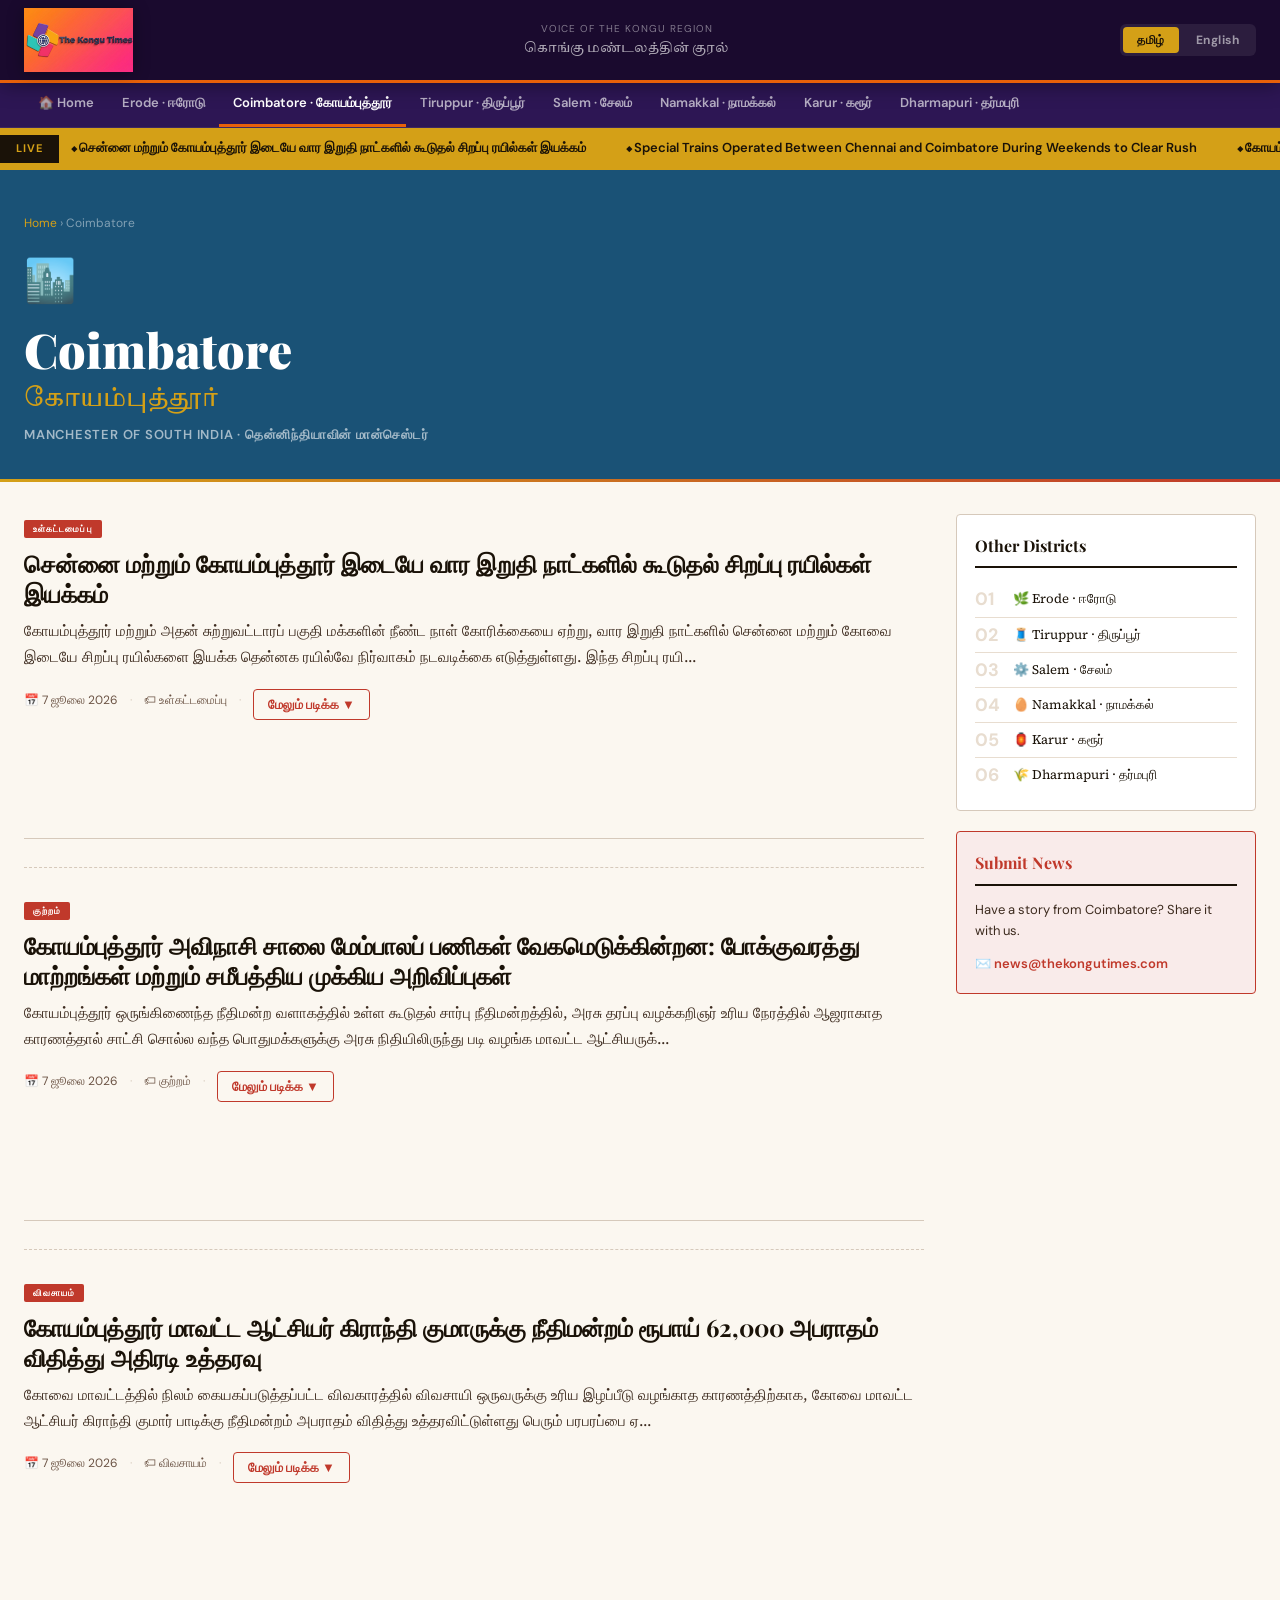
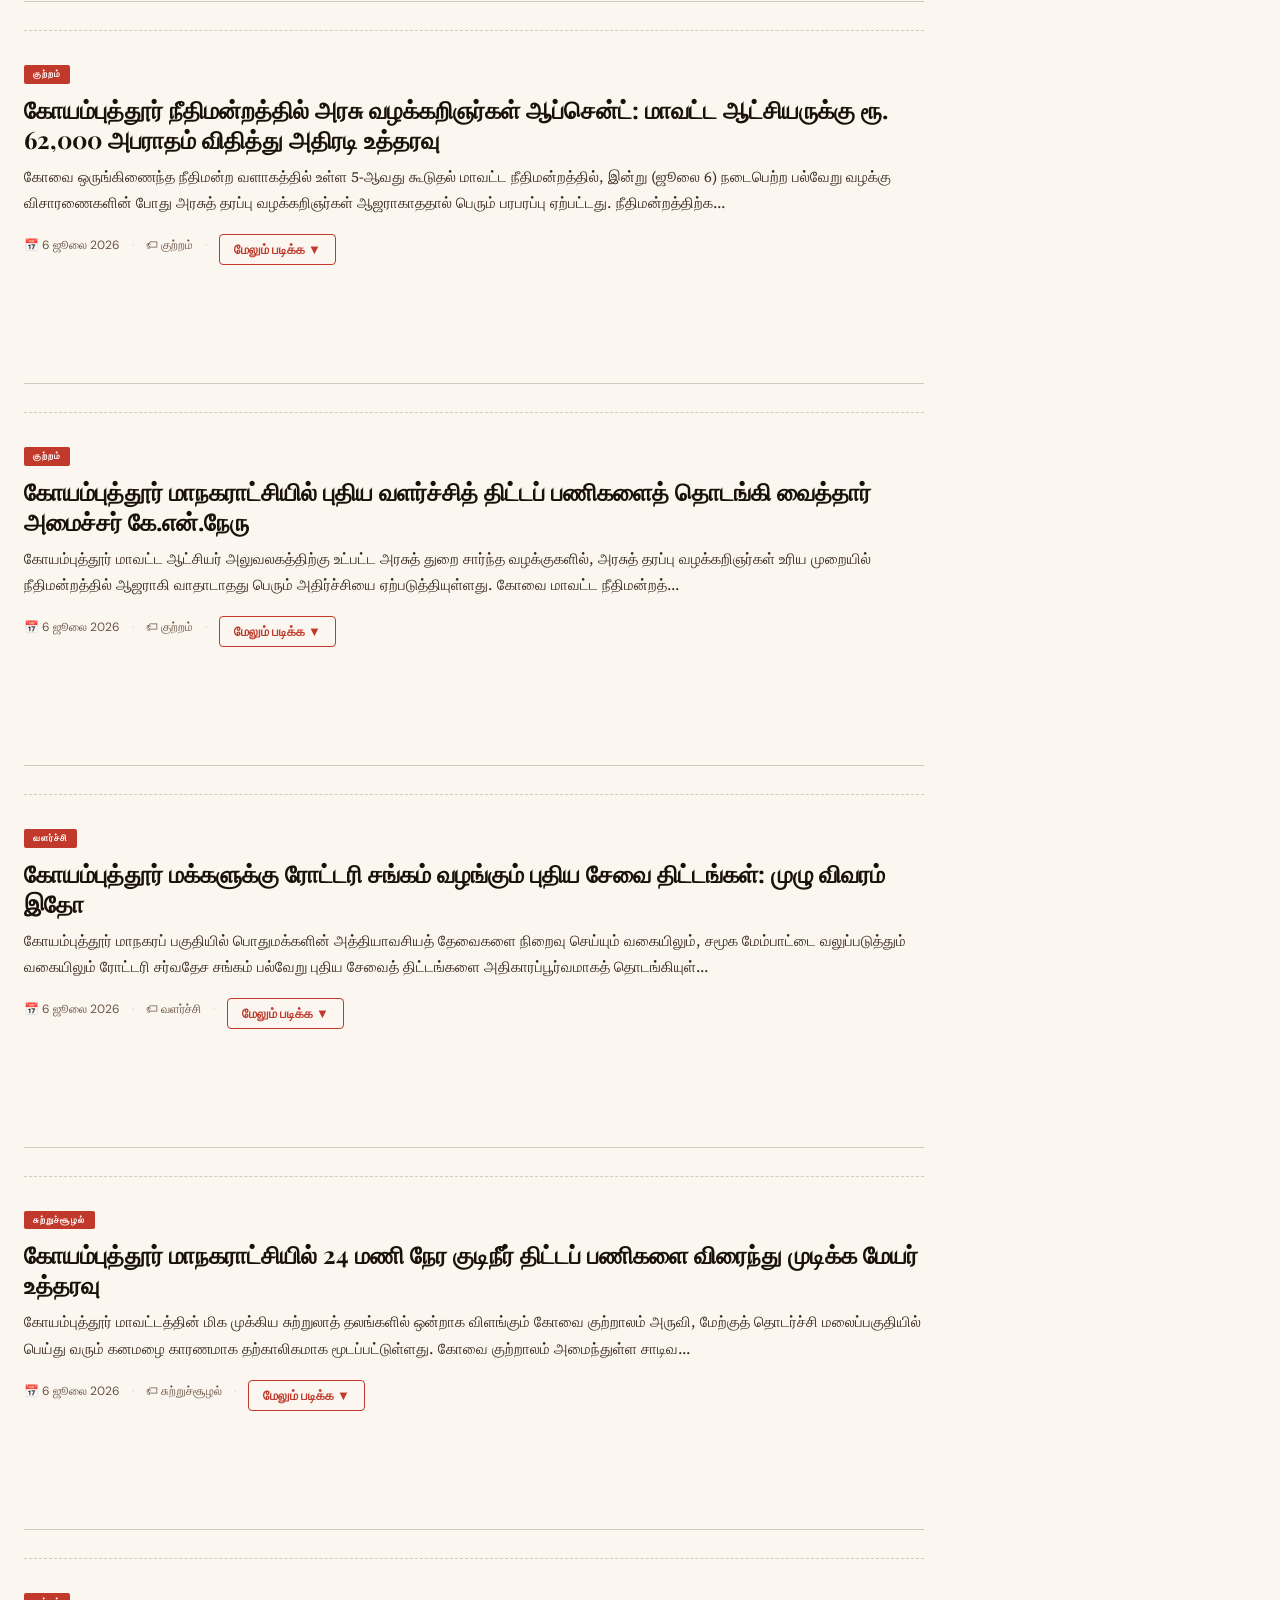
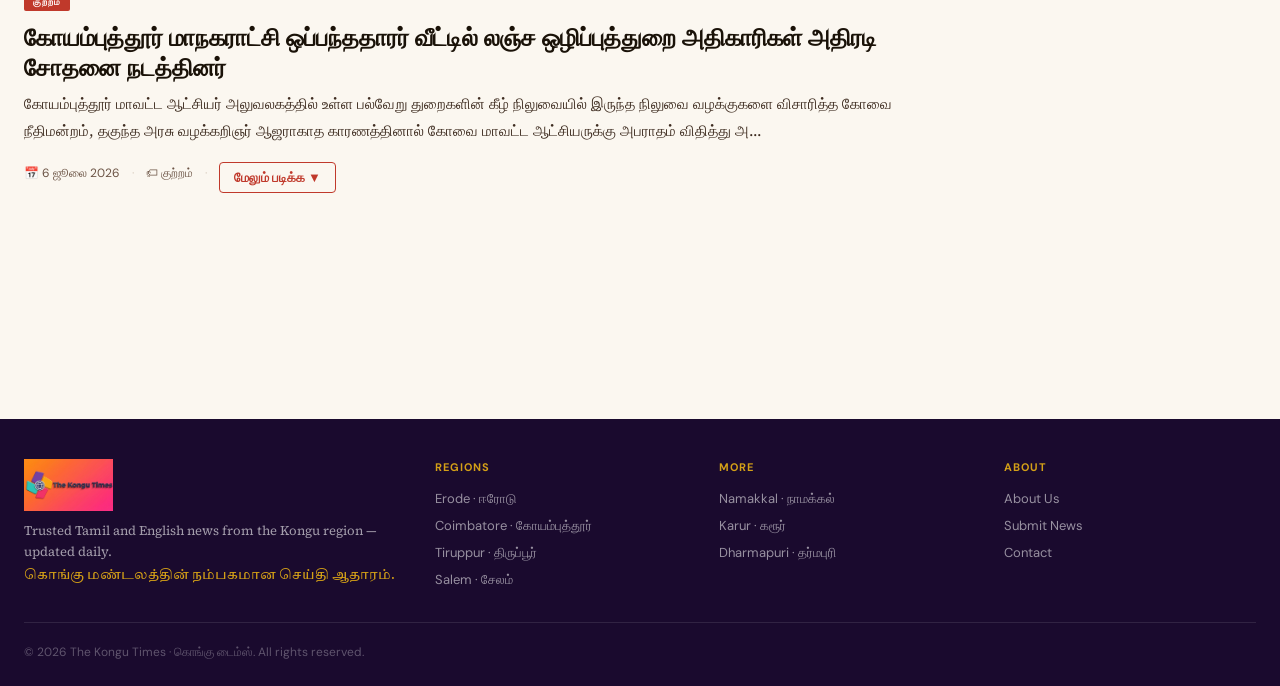
==== commit 1ce609c0: "🗞️ Auto news update — 2026-07-07 09:46 IST" ====
--- a/regions/coimbatore.html
+++ b/regions/coimbatore.html
@@ -5,7 +5,7 @@
 <meta name="robots" content="index,follow"/>
 <meta name="viewport" content="width=device-width,initial-scale=1"/>
 <meta name="description" id="meta-desc" content="Electricity supply to be disrupted in Coimbatore district due to power line maintenance work"/>
-<title>Coimbatore Avinashi Road Flyover Construction Accelerates with New Traffic Diversions and Updates | The Kongu Times</title>
+<title>Special Trains Operated Between Chennai and Coimbatore During Weekends to Clear Rush | The Kongu Times</title>
 <link rel="stylesheet" href="../css/style.css"/>
 <link rel="icon" href="data:image/svg+xml,%3Csvg xmlns='http://www.w3.org/2000/svg' viewBox='0 0 100 100'%3E%3Ctext y='.9em' font-size='90'%3E%F0%9F%93%B0%3C/text%3E%3C/svg%3E"/>
 <meta property="og:type" content="website"/>
@@ -53,7 +53,7 @@
 </div></nav>
 
 <div class="news-ticker"><div class="ticker-inner"><span class="ticker-label">LIVE</span><div class="ticker-scroll"><div class="ticker-track">
-<!--TICKER-START--><span class="ticker-item">கோயம்புத்தூர் அவிநாசி சாலை மேம்பாலப் பணிகள் வேகமெடுக்கின்றன: போக்குவரத்து மாற்றங்கள் மற்றும் சமீபத்திய முக்கிய அறிவிப்புகள்</span><span class="ticker-item">Coimbatore Avinashi Road Flyover Construction Accelerates with New Traffic Diversions and Updates</span><span class="ticker-item">கோயம்புத்தூர் மாவட்ட ஆட்சியர் கிராந்தி குமாருக்கு நீதிமன்றம் ரூபாய் 62,000 அபராதம் விதித்து அதிரடி உத்தரவு</span><span class="ticker-item">Coimbatore District Collector Kranthi Kumar Fined Rs 62000 by Court in Land Case</span><span class="ticker-item">கோயம்புத்தூர் நீதிமன்றத்தில் அரசு வழக்கறிஞர்கள் ஆப்சென்ட்: மாவட்ட ஆட்சியருக்கு ரூ. 62,000 அபராதம் விதித்து அதிரடி உத்தரவு</span><span class="ticker-item">Coimbatore Court Fines District Collector Rs 62,000 As Government Advocates Fail To Appear</span><span class="ticker-item">கோயம்புத்தூர் மாநகராட்சியில் புதிய வளர்ச்சித் திட்டப் பணிகளைத் தொடங்கி வைத்தார் அமைச்சர் கே.என்.நேரு</span><span class="ticker-item">Minister KN Nehru Launches New Development Projects Worth Crores in Coimbatore City</span><span class="ticker-item">கோயம்புத்தூர் அவிநாசி சாலை மேம்பாலப் பணிகள் வேகமெடுக்கின்றன: போக்குவரத்து மாற்றங்கள் மற்றும் சமீபத்திய முக்கிய அறிவிப்புகள்</span><span class="ticker-item">Coimbatore Avinashi Road Flyover Construction Accelerates with New Traffic Diversions and Updates</span><span class="ticker-item">கோயம்புத்தூர் மாவட்ட ஆட்சியர் கிராந்தி குமாருக்கு நீதிமன்றம் ரூபாய் 62,000 அபராதம் விதித்து அதிரடி உத்தரவு</span><span class="ticker-item">Coimbatore District Collector Kranthi Kumar Fined Rs 62000 by Court in Land Case</span><span class="ticker-item">கோயம்புத்தூர் நீதிமன்றத்தில் அரசு வழக்கறிஞர்கள் ஆப்சென்ட்: மாவட்ட ஆட்சியருக்கு ரூ. 62,000 அபராதம் விதித்து அதிரடி உத்தரவு</span><span class="ticker-item">Coimbatore Court Fines District Collector Rs 62,000 As Government Advocates Fail To Appear</span><span class="ticker-item">கோயம்புத்தூர் மாநகராட்சியில் புதிய வளர்ச்சித் திட்டப் பணிகளைத் தொடங்கி வைத்தார் அமைச்சர் கே.என்.நேரு</span><span class="ticker-item">Minister KN Nehru Launches New Development Projects Worth Crores in Coimbatore City</span><!--TICKER-END-->
+<!--TICKER-START--><span class="ticker-item">சென்னை மற்றும் கோயம்புத்தூர் இடையே வார இறுதி நாட்களில் கூடுதல் சிறப்பு ரயில்கள் இயக்கம்</span><span class="ticker-item">Special Trains Operated Between Chennai and Coimbatore During Weekends to Clear Rush</span><span class="ticker-item">கோயம்புத்தூர் அவிநாசி சாலை மேம்பாலப் பணிகள் வேகமெடுக்கின்றன: போக்குவரத்து மாற்றங்கள் மற்றும் சமீபத்திய முக்கிய அறிவிப்புகள்</span><span class="ticker-item">Coimbatore Avinashi Road Flyover Construction Accelerates with New Traffic Diversions and Updates</span><span class="ticker-item">கோயம்புத்தூர் மாவட்ட ஆட்சியர் கிராந்தி குமாருக்கு நீதிமன்றம் ரூபாய் 62,000 அபராதம் விதித்து அதிரடி உத்தரவு</span><span class="ticker-item">Coimbatore District Collector Kranthi Kumar Fined Rs 62000 by Court in Land Case</span><span class="ticker-item">கோயம்புத்தூர் நீதிமன்றத்தில் அரசு வழக்கறிஞர்கள் ஆப்சென்ட்: மாவட்ட ஆட்சியருக்கு ரூ. 62,000 அபராதம் விதித்து அதிரடி உத்தரவு</span><span class="ticker-item">Coimbatore Court Fines District Collector Rs 62,000 As Government Advocates Fail To Appear</span><span class="ticker-item">சென்னை மற்றும் கோயம்புத்தூர் இடையே வார இறுதி நாட்களில் கூடுதல் சிறப்பு ரயில்கள் இயக்கம்</span><span class="ticker-item">Special Trains Operated Between Chennai and Coimbatore During Weekends to Clear Rush</span><span class="ticker-item">கோயம்புத்தூர் அவிநாசி சாலை மேம்பாலப் பணிகள் வேகமெடுக்கின்றன: போக்குவரத்து மாற்றங்கள் மற்றும் சமீபத்திய முக்கிய அறிவிப்புகள்</span><span class="ticker-item">Coimbatore Avinashi Road Flyover Construction Accelerates with New Traffic Diversions and Updates</span><span class="ticker-item">கோயம்புத்தூர் மாவட்ட ஆட்சியர் கிராந்தி குமாருக்கு நீதிமன்றம் ரூபாய் 62,000 அபராதம் விதித்து அதிரடி உத்தரவு</span><span class="ticker-item">Coimbatore District Collector Kranthi Kumar Fined Rs 62000 by Court in Land Case</span><span class="ticker-item">கோயம்புத்தூர் நீதிமன்றத்தில் அரசு வழக்கறிஞர்கள் ஆப்சென்ட்: மாவட்ட ஆட்சியருக்கு ரூ. 62,000 அபராதம் விதித்து அதிரடி உத்தரவு</span><span class="ticker-item">Coimbatore Court Fines District Collector Rs 62,000 As Government Advocates Fail To Appear</span><!--TICKER-END-->
 </div></div></div></div>
 
 <div class="region-hero" style="background:#1A5276">
@@ -72,6 +72,32 @@
 <!--AUTO-NEWS-START-->
 
 <article class="news-article" id="art1" itemscope itemtype="https://schema.org/NewsArticle">
+  <meta itemprop="datePublished" content="2026-07-07T09:41:41.120Z"/>
+  <meta itemprop="author" content="The Kongu Times"/>
+  
+  <div class="article-lang-ta">
+    <span class="article-label">உள்கட்டமைப்பு</span>
+    <h2 class="article-title" itemprop="headline">சென்னை மற்றும் கோயம்புத்தூர் இடையே வார இறுதி நாட்களில் கூடுதல் சிறப்பு ரயில்கள் இயக்கம்</h2>
+    <div class="article-preview article-preview-ta">கோயம்புத்தூர் மற்றும் அதன் சுற்றுவட்டாரப் பகுதி மக்களின் நீண்ட நாள் கோரிக்கையை ஏற்று, வார இறுதி நாட்களில் சென்னை மற்றும் கோவை இடையே சிறப்பு ரயில்களை இயக்க தென்னக ரயில்வே நிர்வாகம் நடவடிக்கை எடுத்துள்ளது. இந்த சிறப்பு ரயி...</div>
+    <div class="article-full article-full-ta" style="display:none"><p>கோயம்புத்தூர் மற்றும் அதன் சுற்றுவட்டாரப் பகுதி மக்களின் நீண்ட நாள் கோரிக்கையை ஏற்று, வார இறுதி நாட்களில் சென்னை மற்றும் கோவை இடையே சிறப்பு ரயில்களை இயக்க தென்னக ரயில்வே நிர்வாகம் நடவடிக்கை எடுத்துள்ளது. இந்த சிறப்பு ரயில் சேவையானது வாரந்தோறும் வெள்ளிக்கிழமை மற்றும் ஞாயிற்றுக்கிழமைகளில் இயக்கப்பட உள்ளதால், தொழில் நிமித்தமாகவும் கல்விக்காகவும் சென்னை சென்று வரும் கொங்கு மண்டல மக்கள் பெரும் மகிழ்ச்சி அடைந்துள்ளனர். கோவையிலிருந்து வார இறுதி நாட்களில் சென்னைக்கு செல்லும் வழக்கமான ரயில்களில் இடநெருக்கடி அதிகமாக இருக்கும் நிலையில், இந்த புதிய அறிவிப்பு பயணிகளுக்கு பெரும் நிம்மதியை அளித்துள்ளது. இந்த சிறப்பு ரயில் சேவைக்கான முன்பதிவு தற்போது விறுவிறுப்பாக தொடங்கி நடைபெற்று வருகிறது.</p><p>தொழில் நகரமான கோயம்புத்தூரில் இருந்து தலைநகர் சென்னைக்கு தினசரி ஆயிரக்கணக்கான மக்கள் பல்வேறு பணிகளுக்காக பயணம் செய்து வருகின்றனர். குறிப்பாக வார இறுதி நாட்களான வெள்ளி மற்றும் ஞாயிற்றுக்கிழமைகளில் ஐடி ஊழியர்கள், கல்லூரி மாணவர்கள் மற்றும் வியாபாரிகள் தங்களின் சொந்த ஊர்களுக்குத் திரும்பவும், மீண்டும் பணிக்குச் செல்லவும் ரயில்களை அதிகம் நம்பியுள்ளனர். இதனால் வார இறுதி நாட்களில் இயக்கப்படும் வழக்கமான ரயில்களில் சில வாரங்களுக்கு முன்பே பயணச்சீட்டுகள் விற்றுத் தீர்ந்து விடுவதால், நூற்றுக்கணக்கான பயணிகள் காத்திருப்போர் பட்டியலில் வைக்கப்படும் அவல நிலை நீடித்து வந்தது. இந்த கடுமையான பயண நெரிசலைத் தவிர்க்கவும், பயணிகளின் சிரமங்களைக் குறைக்கவும் கூடுதல் ரயில்களை இயக்க வேண்டும் என்று கோவை மாவட்ட மக்கள் தொடர்ந்து வலியுறுத்தி வந்தனர்.</p><p>பயணிகளின் இந்த தொடர் கோரிக்கையை ஏற்று, தென்னக ரயில்வே நிர்வாகத்தின் உயர்மட்ட அதிகாரிகள் இந்த வார இறுதி சிறப்பு ரயில் சேவையை அறிமுகப்படுத்தியுள்ளனர். இந்த சிறப்பு ரயிலானது கோயம்புத்தூர் சந்திப்பு ரயில் நிலையத்திலிருந்து புறப்பட்டு திருப்பூர், ஈரோடு, சேலம் மற்றும் காட்பாடி வழியாக சென்னை சென்ட்ரல் ரயில் நிலையத்தை சென்றடையும் வகையில் வழித்தடம் அமைக்கப்பட்டுள்ளது. வெள்ளிக்கிழமை இரவு கோவையில் இருந்து புறப்படும் இந்த ரயில், சனிக்கிழமை அதிகாலை சென்னையை சென்றடையும். அதேபோல் ஞாயிற்றுக்கிழமை இரவு சென்னையிலிருந்து புறப்பட்டு திங்கட்கிழமை அதிகாலை கோவைக்கு வந்து சேரும் வகையில் இந்த ரயிலின் கால அட்டவணை திட்டமிடப்பட்டுள்ளது.</p><p>இந்த புதிய ரயில் சேவையின் மூலம் கோயம்புத்தூர் மற்றும் அதன் அண்டை மாவட்டங்களான திருப்பூர், ஈரோடு மாவட்டங்களைச் சேர்ந்த பொதுமக்கள் மற்றும் வணிகர்கள் பெரும் பயனடைவார்கள் என்று எதிர்பார்க்கப்படுகிறது. பண்டிகை காலங்கள் மற்றும் வார இறுதி நாட்களில் தனியார் பேருந்துகளில் வசூலிக்கப்படும் கூடுதல் கட்டணக் கொள்ளைக்கு முற்றுப்புள்ளி வைக்க இந்த அரசு ரயில் சேவை உதவும் என்று சமூக ஆர்வலர்கள் கருத்து தெரிவித்துள்ளனர். மேலும், அவசர தேவைகளுக்காக சென்னை செல்ல விரும்பும் நடுத்தர வர்க்க மக்களுக்கு இந்த சிறப்பு ரயில் ஒரு சிறந்த மற்றும் பாதுகாப்பான போக்குவரத்து மாற்றாக அமையும் என்பதில் எவ்வித சந்தேகமும் இல்லை. இந்த ரயிலில் சாதாரண படுக்கை வசதி பெட்டிகள் மட்டுமின்றி குளிரூட்டப்பட்ட பெட்டிகளும் இணைக்கப்பட்டுள்ளதால் அனைத்து தரப்பு மக்களும் வரவேற்றுள்ளனர்.</p><p>இது குறித்து தென்னக ரயில்வேயின் சேலம் கோட்ட அதிகாரிகள் தரப்பில் கூறுகையில், கோயம்புத்தூர் வழித்தடத்தில் பயணிகளின் எண்ணிக்கை நாளுக்கு நாள் அதிகரித்து வருவதைக் கண்காணித்து இந்த சிறப்பு ஏற்பாடு செய்யப்பட்டுள்ளது என்று தெரிவித்தனர். மேலும், இந்த வார இறுதி சிறப்பு ரயில்களின் பயன்பாடு மற்றும் பயணிகளின் வரவேற்பைப் பொறுத்து, இந்த சேவையை வரும் காலங்களில் நிரந்தர ரயில் சேவையாக மாற்றுவது குறித்து ரயில்வே வாரியத்திற்கு பரிந்துரை செய்யப்படும் என்றும் அவர்கள் உறுதியளித்துள்ளனர். கோயம்புத்தூர் ரயில் நிலையத்தின் உள்கட்டமைப்பு வசதிகளை மேம்படுத்துவதுடன், பயணிகளின் வசதிக்காக கூடுதல் முன்பதிவு மையங்களும் இந்த சிறப்பு ரயிலுக்காக திறக்கப்பட்டுள்ளதாக அதிகாரிகள் தரப்பில் விளக்கம் அளிக்கப்பட்டுள்ளது.</p></div>
+  </div>
+  <div class="article-lang-en" style="display:none">
+    <span class="article-label">Infrastructure</span>
+    <h2 class="article-title">Special Trains Operated Between Chennai and Coimbatore During Weekends to Clear Rush</h2>
+    <div class="article-preview article-preview-en">The Southern Railway's decision to operate special weekend trains between Coimbatore and Chennai has been met with widespread acclaim from the residents of the Kongu region. For months, passengers travelling between thes...</div>
+    <div class="article-full article-full-en" style="display:none"><p>The Southern Railway's decision to operate special weekend trains between Coimbatore and Chennai has been met with widespread acclaim from the residents of the Kongu region. For months, passengers travelling between these two major economic hubs of Tamil Nadu faced immense difficulties due to the severe shortage of available berths on regular express trains. The demand peaks significantly on Friday evenings and Sunday nights as working professionals, students, and business travellers commute between their workplaces in Chennai and their hometowns in Coimbatore. This new initiative by the railway administration directly addresses this long-standing grievance by injecting much-needed passenger capacity during these high-volume peak periods.</p><p>According to railway officials, the special trains will run on select days of the week to specifically cater to the weekend rush that typically overwhelms the standard daily services. The decision was made after analyzing reservation waiting lists and receiving numerous representations from passenger welfare associations in Coimbatore who highlighted the plight of commuters forced to rely on expensive private omnibuses. By introducing these special services, the Southern Railway aims to provide a reliable, safe, and highly affordable alternative for the public. The train services are scheduled to operate with convenient timings, allowing passengers to complete their journeys overnight without disrupting their professional or academic commitments.</p><p>Local residents and regular commuters in Coimbatore have expressed immense relief and gratitude regarding the introduction of these special weekend trains. Many travellers noted that booking a ticket on the Kovai Express, Cheran Express, or the Shatabdi Express had become nearly impossible unless planned months in advance. Consequently, many were left at the mercy of private bus operators who frequently inflated their fares during weekends and festival seasons, sometimes charging double the standard rate. With the introduction of these special trains, middle-class families and students can now travel comfortably and budget-friendly, ensuring they can visit their families without facing financial strain or travel insecurity.</p><p>The Coimbatore District Passengers Welfare Association has welcomed the move but also urged the railway ministry to consider making these temporary weekend specials into permanent services. Representatives from the association pointed out that Coimbatore, as a rapidly growing industrial and educational powerhouse, generates a continuous flow of passenger traffic to the state capital. They emphasized that while the temporary special trains are an excellent immediate intervention, the long-term solution lies in introducing more daily express trains or increasing the coach composition of existing trains. Tourism and trade bodies in the city have also echoed these sentiments, stating that seamless connectivity is crucial for sustaining the economic momentum of the region.</p><p>In response to the positive feedback, senior railway officials at the Salem Division, under whose jurisdiction Coimbatore falls, stated that they are closely monitoring the occupancy rates of these special trains. They assured the public that if the patronage remains consistently high, they will actively recommend the extension of these services to the higher authorities in Chennai. The officials also highlighted that special maintenance protocols have been put in place at the Coimbatore Junction railway station to ensure the trains are cleaned, watered, and dispatched on time. This proactive stance by the Southern Railway has bolstered the confidence of local commuters, who hope for continued improvements in the district's rail infrastructure.</p></div>
+  </div>
+  <div class="article-meta">
+    <span>📅 <span class="date-ta">7 ஜூலை 2026</span><span class="date-en" style="display:none">7 July 2026</span></span>
+    <span class="meta-dot">·</span><span>🏷 <span class="cat-ta">உள்கட்டமைப்பு</span><span class="cat-en" style="display:none">Infrastructure</span></span>
+    <span class="meta-dot">·</span>
+    <button class="read-more-btn" onclick="toggleArticle('art1',this)" aria-expanded="false">மேலும் படிக்க ▼</button>
+  </div>
+  <div class="ad-slot"><!-- ADSENSE --></div>
+</article>
+<hr class="article-divider"/>
+
+<article class="news-article" id="art2" itemscope itemtype="https://schema.org/NewsArticle">
   <meta itemprop="datePublished" content="2026-07-07T03:25:41.612Z"/>
   <meta itemprop="author" content="The Kongu Times"/>
   
@@ -91,13 +117,13 @@
     <span>📅 <span class="date-ta">7 ஜூலை 2026</span><span class="date-en" style="display:none">7 July 2026</span></span>
     <span class="meta-dot">·</span><span>🏷 <span class="cat-ta">குற்றம்</span><span class="cat-en" style="display:none">Crime</span></span>
     <span class="meta-dot">·</span>
-    <button class="read-more-btn" onclick="toggleArticle('art1',this)" aria-expanded="false">மேலும் படிக்க ▼</button>
-  </div>
-  <div class="ad-slot"><!-- ADSENSE --></div>
-</article>
-<hr class="article-divider"/>
-
-<article class="news-article" id="art2" itemscope itemtype="https://schema.org/NewsArticle">
+    <button class="read-more-btn" onclick="toggleArticle('art2',this)" aria-expanded="false">மேலும் படிக்க ▼</button>
+  </div>
+  <div class="ad-slot"><!-- ADSENSE --></div>
+</article>
+<hr class="article-divider"/>
+
+<article class="news-article" id="art3" itemscope itemtype="https://schema.org/NewsArticle">
   <meta itemprop="datePublished" content="2026-07-07T03:25:41.612Z"/>
   <meta itemprop="author" content="The Kongu Times"/>
   
@@ -117,13 +143,13 @@
     <span>📅 <span class="date-ta">7 ஜூலை 2026</span><span class="date-en" style="display:none">7 July 2026</span></span>
     <span class="meta-dot">·</span><span>🏷 <span class="cat-ta">விவசாயம்</span><span class="cat-en" style="display:none">Agriculture</span></span>
     <span class="meta-dot">·</span>
-    <button class="read-more-btn" onclick="toggleArticle('art2',this)" aria-expanded="false">மேலும் படிக்க ▼</button>
-  </div>
-  <div class="ad-slot"><!-- ADSENSE --></div>
-</article>
-<hr class="article-divider"/>
-
-<article class="news-article" id="art3" itemscope itemtype="https://schema.org/NewsArticle">
+    <button class="read-more-btn" onclick="toggleArticle('art3',this)" aria-expanded="false">மேலும் படிக்க ▼</button>
+  </div>
+  <div class="ad-slot"><!-- ADSENSE --></div>
+</article>
+<hr class="article-divider"/>
+
+<article class="news-article" id="art4" itemscope itemtype="https://schema.org/NewsArticle">
   <meta itemprop="datePublished" content="2026-07-06T19:57:50.444Z"/>
   <meta itemprop="author" content="The Kongu Times"/>
   <img class="article-featured-img" src="https://feeds.abplive.com/onecms/images/uploaded-images/2026/07/06/3309df48412139e90cdb951a7efa1cba1783359742121193_original.JPG" alt="" loading="lazy" onerror="this.style.display='none'"/>
@@ -143,13 +169,13 @@
     <span>📅 <span class="date-ta">6 ஜூலை 2026</span><span class="date-en" style="display:none">6 July 2026</span></span>
     <span class="meta-dot">·</span><span>🏷 <span class="cat-ta">குற்றம்</span><span class="cat-en" style="display:none">Crime</span></span>
     <span class="meta-dot">·</span>
-    <button class="read-more-btn" onclick="toggleArticle('art3',this)" aria-expanded="false">மேலும் படிக்க ▼</button>
-  </div>
-  <div class="ad-slot"><!-- ADSENSE --></div>
-</article>
-<hr class="article-divider"/>
-
-<article class="news-article" id="art4" itemscope itemtype="https://schema.org/NewsArticle">
+    <button class="read-more-btn" onclick="toggleArticle('art4',this)" aria-expanded="false">மேலும் படிக்க ▼</button>
+  </div>
+  <div class="ad-slot"><!-- ADSENSE --></div>
+</article>
+<hr class="article-divider"/>
+
+<article class="news-article" id="art5" itemscope itemtype="https://schema.org/NewsArticle">
   <meta itemprop="datePublished" content="2026-07-06T19:57:50.444Z"/>
   <meta itemprop="author" content="The Kongu Times"/>
   
@@ -169,13 +195,13 @@
     <span>📅 <span class="date-ta">6 ஜூலை 2026</span><span class="date-en" style="display:none">6 July 2026</span></span>
     <span class="meta-dot">·</span><span>🏷 <span class="cat-ta">குற்றம்</span><span class="cat-en" style="display:none">Crime</span></span>
     <span class="meta-dot">·</span>
-    <button class="read-more-btn" onclick="toggleArticle('art4',this)" aria-expanded="false">மேலும் படிக்க ▼</button>
-  </div>
-  <div class="ad-slot"><!-- ADSENSE --></div>
-</article>
-<hr class="article-divider"/>
-
-<article class="news-article" id="art5" itemscope itemtype="https://schema.org/NewsArticle">
+    <button class="read-more-btn" onclick="toggleArticle('art5',this)" aria-expanded="false">மேலும் படிக்க ▼</button>
+  </div>
+  <div class="ad-slot"><!-- ADSENSE --></div>
+</article>
+<hr class="article-divider"/>
+
+<article class="news-article" id="art6" itemscope itemtype="https://schema.org/NewsArticle">
   <meta itemprop="datePublished" content="2026-07-06T19:57:50.444Z"/>
   <meta itemprop="author" content="The Kongu Times"/>
   
@@ -195,13 +221,13 @@
     <span>📅 <span class="date-ta">6 ஜூலை 2026</span><span class="date-en" style="display:none">6 July 2026</span></span>
     <span class="meta-dot">·</span><span>🏷 <span class="cat-ta">வளர்ச்சி</span><span class="cat-en" style="display:none">Development</span></span>
     <span class="meta-dot">·</span>
-    <button class="read-more-btn" onclick="toggleArticle('art5',this)" aria-expanded="false">மேலும் படிக்க ▼</button>
-  </div>
-  <div class="ad-slot"><!-- ADSENSE --></div>
-</article>
-<hr class="article-divider"/>
-
-<article class="news-article" id="art6" itemscope itemtype="https://schema.org/NewsArticle">
+    <button class="read-more-btn" onclick="toggleArticle('art6',this)" aria-expanded="false">மேலும் படிக்க ▼</button>
+  </div>
+  <div class="ad-slot"><!-- ADSENSE --></div>
+</article>
+<hr class="article-divider"/>
+
+<article class="news-article" id="art7" itemscope itemtype="https://schema.org/NewsArticle">
   <meta itemprop="datePublished" content="2026-07-06T19:57:50.444Z"/>
   <meta itemprop="author" content="The Kongu Times"/>
   
@@ -221,13 +247,13 @@
     <span>📅 <span class="date-ta">6 ஜூலை 2026</span><span class="date-en" style="display:none">6 July 2026</span></span>
     <span class="meta-dot">·</span><span>🏷 <span class="cat-ta">சுற்றுச்சூழல்</span><span class="cat-en" style="display:none">Environment</span></span>
     <span class="meta-dot">·</span>
-    <button class="read-more-btn" onclick="toggleArticle('art6',this)" aria-expanded="false">மேலும் படிக்க ▼</button>
-  </div>
-  <div class="ad-slot"><!-- ADSENSE --></div>
-</article>
-<hr class="article-divider"/>
-
-<article class="news-article" id="art7" itemscope itemtype="https://schema.org/NewsArticle">
+    <button class="read-more-btn" onclick="toggleArticle('art7',this)" aria-expanded="false">மேலும் படிக்க ▼</button>
+  </div>
+  <div class="ad-slot"><!-- ADSENSE --></div>
+</article>
+<hr class="article-divider"/>
+
+<article class="news-article" id="art8" itemscope itemtype="https://schema.org/NewsArticle">
   <meta itemprop="datePublished" content="2026-07-06T19:57:50.444Z"/>
   <meta itemprop="author" content="The Kongu Times"/>
   
@@ -242,32 +268,6 @@
     <h2 class="article-title">Vigilance officials conduct surprise searches at Coimbatore municipal corporation contractor home</h2>
     <div class="article-preview article-preview-en">In a major embarrassment for the Coimbatore district administration, the Madras High Court has imposed a total fine of Rs 62,000 on the Coimbatore District Collector in connection with eight different cases. The stringen...</div>
     <div class="article-full article-full-en" style="display:none"><p>In a major embarrassment for the Coimbatore district administration, the Madras High Court has imposed a total fine of Rs 62,000 on the Coimbatore District Collector in connection with eight different cases. The stringent action was taken by the court after the government advocate representing the district administration failed to appear for the scheduled hearings. This repeated absence of legal representation on behalf of the state authorities drew the ire of the high court judge, who viewed it as a serious lapse in administrative diligence. The fines were levied across these eight separate cases to emphasize the court's intolerance toward procedural delays and negligence in public litigation.</p><p>The root cause of this judicial reprimand lies in the persistent failure of the government counsel to present the administration's side during crucial court proceedings. In various cases involving land, local administration, and public welfare disputes in Coimbatore, the state's legal representatives were consistently absent when the matters were called for hearing. This lack of representation not only stalled the judicial process but also forced the high court to take a strict stance against the district's top bureaucrat. By imposing these monetary penalties directly on the District Collector's office, the court has sent a clear message regarding the accountability of public officials and their legal teams in handling government litigation.</p><p>This administrative failure has a direct and distressing impact on the local residents of Coimbatore, many of whom are litigants in these long-pending cases. Common citizens often spend years navigating the legal system, investing their hard-earned money and time, only to face endless delays because government officials fail to show up in court. When state representatives do not appear, hearings are routinely adjourned, which indefinitely postpones justice for ordinary residents seeking resolution on critical civic and personal grievances. The local population has expressed deep frustration over this systemic negligence, noting that such lapses undermine public trust in both the district administration and the judicial process.</p><p>In the wake of this penal action, the official response from the Coimbatore district administration has been one of damage control and internal scrutiny. Sources close to the Collectorate indicate that an inquiry has been initiated to identify the specific lapses that led to the non-appearance of the government advocate in these eight cases. Senior officials are reportedly reviewing the communication channels between the Collector’s office and the state legal team to ensure that court summons and hearing dates are tracked more efficiently in the future. There is also pressure from administrative quarters to hold the concerned legal officers accountable for this significant lapse, which has brought unwanted negative publicity to the district's leadership.</p><p>Moving forward, this incident is expected to prompt urgent reforms in how the Coimbatore district administration manages its legal affairs and coordinates with government pleaders. Legal experts and civic activists in the city have called for a dedicated monitoring cell within the Collectorate to oversee all active court cases and guarantee timely representation. For the residents of Coimbatore, the hope remains that this strict judicial intervention will serve as a wake-up call for bureaucrats, leading to a more responsive, responsible, and transparent administrative machinery. Until such structural changes are implemented, the shadow of this judicial penalty will continue to loom over the local governance of the region.</p></div>
-  </div>
-  <div class="article-meta">
-    <span>📅 <span class="date-ta">6 ஜூலை 2026</span><span class="date-en" style="display:none">6 July 2026</span></span>
-    <span class="meta-dot">·</span><span>🏷 <span class="cat-ta">குற்றம்</span><span class="cat-en" style="display:none">Crime</span></span>
-    <span class="meta-dot">·</span>
-    <button class="read-more-btn" onclick="toggleArticle('art7',this)" aria-expanded="false">மேலும் படிக்க ▼</button>
-  </div>
-  <div class="ad-slot"><!-- ADSENSE --></div>
-</article>
-<hr class="article-divider"/>
-
-<article class="news-article" id="art8" itemscope itemtype="https://schema.org/NewsArticle">
-  <meta itemprop="datePublished" content="2026-07-06T15:33:58.752Z"/>
-  <meta itemprop="author" content="The Kongu Times"/>
-  
-  <div class="article-lang-ta">
-    <span class="article-label">குற்றம்</span>
-    <h2 class="article-title" itemprop="headline">கோயம்புத்தூர் மதுக்கரை பகுதியில் நடுக்கத்தை ஏற்படுத்திய பயங்கர கொலை வழக்கு: பகீர் பின்னணி பின்னணி விபரம்</h2>
-    <div class="article-preview article-preview-ta">கோயம்புத்தூர் மாநகரின் புறநகர்ப் பகுதியான மதுக்கரை வட்டத்தில் அண்மையில் அரங்கேறியுள்ள அந்த அதிர்ச்சிகரமான கொலைச் சம்பவம், ஒட்டுமொத்த கொங்கு மண்டலத்தையும் உலுக்கியுள்ளது. அமைதிப் பூங்காவாகத் திகழும் கோவையில், இத்தகைய கொடூ...</div>
-    <div class="article-full article-full-ta" style="display:none"><p>கோயம்புத்தூர் மாநகரின் புறநகர்ப் பகுதியான மதுக்கரை வட்டத்தில் அண்மையில் அரங்கேறியுள்ள அந்த அதிர்ச்சிகரமான கொலைச் சம்பவம், ஒட்டுமொத்த கொங்கு மண்டலத்தையும் உலுக்கியுள்ளது. அமைதிப் பூங்காவாகத் திகழும் கோவையில், இத்தகைய கொடூரமான குற்றச் சம்பவம் அரங்கேறியிருப்பது பொதுமக்களிடையே பெரும் அச்சத்தையும் பீதியையும் ஏற்படுத்தியுள்ளது. மதுக்கரை காவல் எல்லைக்குட்பட்ட பகுதியில் உள்ள ஒரு பாழடைந்த தோட்டத்தில், அடையாளம் தெரியாத நபர் ஒருவர் மிகக் கொடூரமான முறையில் வெட்டிக் கொலை செய்யப்பட்டு கிடந்ததாக காவல்துறைக்குத் தகவல் கிடைத்தது. சம்பவ இடத்திற்கு விரைந்து சென்ற காவல்துறையினர், உடலைக் கைப்பற்றி பிரேதப் பரிசோதனைக்காக கோவை அரசு மருத்துவமனைக்கு அனுப்பி வைத்துவிட்டு, தீவிர விசாரணையில் இறங்கினர்.</p><p>கொல்லப்பட்ட நபர் யார் மற்றும் இந்த கொடூரச் செயலைச் செய்தது யார் என்பது குறித்து மாவட்டக் காவல் கண்காணிப்பாளரின் உத்தரவின் பேரில் தனிப்படைகள் அமைக்கப்பட்டு விசாரணை துரிதப்படுத்தப்பட்டது. முதற்கட்ட விசாரணையில், கொல்லப்பட்டவர் அதே பகுதியைச் சேர்ந்தவர் என்பதும், அவருக்கும் அதே பகுதியைச் சேர்ந்த சில சமூக விரோத கும்பலுக்கும் இடையே ஏற்பட்ட முன்விரோதமே இந்த கொலைக்கு முக்கியக் காரணம் என்பதும் தெரியவந்தது. பணப் பரிவர்த்தனை மற்றும் தனிப்பட்ட பகை காரணமாக ஏற்பட்ட வாக்குவாதம் முற்றிய நிலையில், எதிரிகள் அவரைத் திட்டமிட்டு ஆள்நடமாட்டம் இல்லாத பகுதிக்கு வரவழைத்துக் கொலை செய்துள்ளனர். குற்றவாளிகள் மிகக் குறுகிய காலத்திலேயே போலீசாரின் பிடியில் சிக்கியுள்ளனர்.</p><p>இந்தக் கொடூரக் கொலையில் ஈடுபட்டதாக மதுக்கரையைச் சேர்ந்த முக்கியக் குற்றவாளிகள் மூன்று பேரை காவல்துறையினர் அதிரடியாகக் கைது செய்துள்ளனர். கைது செய்யப்பட்டவர்களிடம் நடத்திய தீவிர விசாரணையில், பழிவாங்கும் நோக்கத்துடனேயே இந்தச் சம்பவம் அரங்கேற்றப்பட்டது என்பதை அவர்கள் ஒப்புக்கொண்டுள்ளனர். குற்றவாளிகள் பயன்படுத்திய ஆயுதங்கள் மற்றும் வாகனங்களை மீட்டெடுத்த காவல் துறையினர், அவர்கள் மீது பல்வேறு பிரிவுகளின் கீழ் வழக்குப் பதிவு செய்து நீதிமன்றத்தில் ஆஜர்படுத்தி சிறையில் அடைத்தனர். இத்தகைய திட்டமிட்ட குற்றச் செயலில் ஈடுபட்ட நபர்கள் மீது கடுமையான சட்ட நடவடிக்கை எடுக்கப்படும் எனத் தனிப்படை போலீசார் தெரிவித்துள்ளனர்.</p><p>கோவை போன்ற தொழில் நகரத்தில், குடியிருப்புகள் நிறைந்த பகுதிக்கு அருகிலேயே இத்தகைய கொடூரக் கொலை நடந்திருப்பது உள்ளூர் மக்களிடையே பெரும் அதிர்ச்சியை ஏற்படுத்தியுள்ளது. மாலை நேரங்களுக்குப் பிறகு பெண்கள் மற்றும் குழந்தைகள் தனியாக நடமாடவே அஞ்சும் சூழல் உருவாகியுள்ளதாக அப்பகுதி குடியிருப்புவாசிகள் வேதனை தெரிவிக்கின்றனர். புறநகர்ப் பகுதிகளில் சமூக விரோதிகளின் நடமாட்டம் அதிகரித்துள்ளதாகவும், இரவு நேர ரோந்துப் பணிகளை காவல்துறை மேலும் பலப்படுத்த வேண்டும் என்றும் பொதுமக்கள் கோரிக்கை விடுத்துள்ளனர். இந்தச் சம்பவம் கோவையின் சட்டம் ஒழுங்கு நிலை குறித்துப் பல்வேறு விவாதங்களை மக்கள் மத்தியில் எழுப்பியுள்ளது.</p><p>இச்சம்பவம் குறித்து கோயம்புத்தூர் மாவட்ட உயர் காவல்துறை அதிகாரிகள் கூறுகையில், மாவட்டத்தில் சட்டம் ஒழுங்கை சீர்குலைக்க முயலும் யாராக இருந்தாலும் அவர்கள் மீது தயவுதாட்சண்யமின்றி கடுமையான நடவடிக்கை எடுக்கப்படும் என்று எச்சரித்துள்ளனர். குறிப்பாக, மதுக்கரை மற்றும் அதன் சுற்றுவட்டாரப் பகுதிகளில் இரவு நேரக் கண்காணிப்புப் பணிகள் தீவிரப்படுத்தப்பட்டு, கூடுதல் சோதனைச் சாவடிகள் அமைக்கப்படும் என்று உறுதியளித்துள்ளனர். பொதுமக்கள் அச்சப்படத் தேவையில்லை என்றும், சந்தேகத்திற்கிடமான நபர்களின் நடமாட்டம் இருந்தால் உடனடியாகக் காவல் கட்டுப்பாட்டு அறைக்குத் தகவல் தெரிவிக்குமாறும் அதிகாரிகள் கேட்டுக்கொண்டுள்ளனர்.</p></div>
-  </div>
-  <div class="article-lang-en" style="display:none">
-    <span class="article-label">Crime</span>
-    <h2 class="article-title">Coimbatore Madukkarai Murder Case: Shocking Revelations Behind the Gruesome Crime That Shook the City</h2>
-    <div class="article-preview article-preview-en">A chilling murder case has sent shockwaves through the quiet neighborhood of Madukkarai on the outskirts of Coimbatore, exposing a dark tale of betrayal and cold-blooded execution. The local police recently uncovered the...</div>
-    <div class="article-full article-full-en" style="display:none"><p>A chilling murder case has sent shockwaves through the quiet neighborhood of Madukkarai on the outskirts of Coimbatore, exposing a dark tale of betrayal and cold-blooded execution. The local police recently uncovered the gruesome details surrounding the death of a local resident, whose sudden disappearance had initially baffled his family and neighbors. Following a rigorous investigation triggered by a missing person's report, law enforcement officials managed to piece together the final hours of the victim's life. The breakthrough came when investigators interrogated key suspects, leading to a grim confession that detailed how the victim was lured to an isolated spot, brutally murdered, and his body disposed of in an attempt to erase all evidence of the crime.</p><p>The motive behind this horrific crime has been traced back to deep-seated personal enmity and financial disputes that had been simmering between the victim and the perpetrators for several months. According to senior police officials handling the case, the primary accused had harbored a severe grudge over unresolved monetary transactions and personal differences, which eventually escalated into a conspiracy to eliminate the victim. The suspects meticulously planned the execution, choosing a secluded location in the Madukkarai area to avoid public scrutiny and facilitate an easy escape. Forensic experts and search teams recovered critical evidence from the crime scene, which confirmed the violent nature of the struggle and established a direct link between the suspects and the homicide.</p><p>The residents of Madukkarai and the wider Coimbatore district have been left deeply traumatized by the sheer brutality of the incident, which has shattered the peace of their suburban community. Families living in the vicinity expressed immense fear and anxiety over such a violent act occurring so close to their homes, with many calling for increased police patrolling in secluded stretches. Local community leaders have met with administrative officials to voice their concerns regarding public safety and the need for better street lighting in isolated pockets of the neighborhood. The psychological impact of the crime is highly visible, as residents have begun restricting their outdoor movements after dark and are demanding swift justice to restore a sense of security.</p><p>In response to the growing public anxiety, the Coimbatore district police administration has acted swiftly to reassure the populace and maintain law and order in the region. Senior police officials, including the Superintendent of Police, visited the crime scene to oversee the investigation and deployed special teams to track down any remaining accomplices associated with the crime. The department has officially registered cases under various relevant sections of the Bharatiya Nyaya Sanhit, promising a watertight legal prosecution to ensure the perpetrators receive the maximum punishment under the law. Furthermore, the local police station has initiated round-the-clock vehicular patrols and checkpoint security screenings across Madukkarai to deter future criminal activities.</p><p>This shocking incident has highlighted the critical importance of community policing and timely intervention in local disputes before they escalate into fatal violence. Social activists and neighborhood watch groups in Coimbatore are now urging the district administration to set up dedicated grievance redressal forums where personal and financial disputes can be mediated safely. Law enforcement agencies have also appealed to the public to remain vigilant and report any suspicious activities or unresolved threats to the police helpline immediately. As the judicial process begins for the accused, the people of Madukkarai hope that stringent legal action will serve as a powerful deterrent and eventually bring back the peace and tranquility their neighborhood was once known for.</p></div>
   </div>
   <div class="article-meta">
     <span>📅 <span class="date-ta">6 ஜூலை 2026</span><span class="date-en" style="display:none">6 July 2026</span></span>
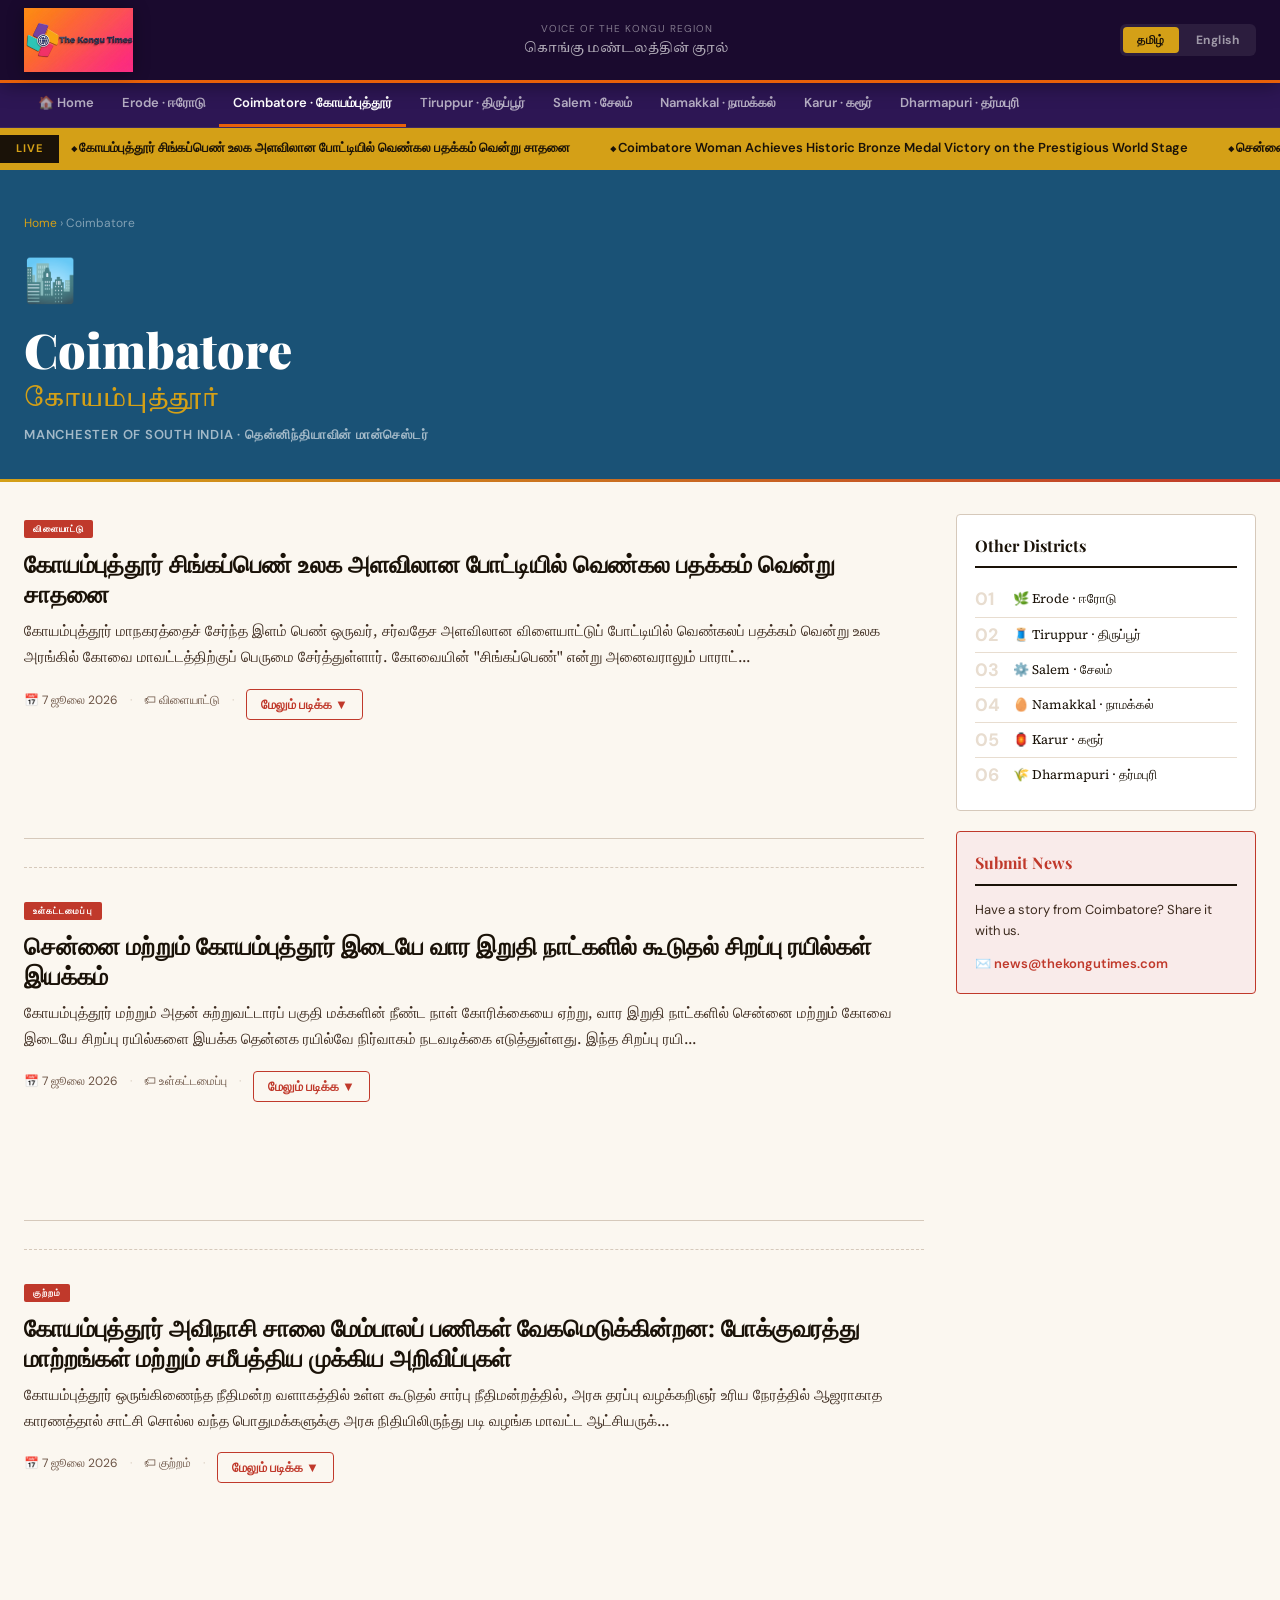
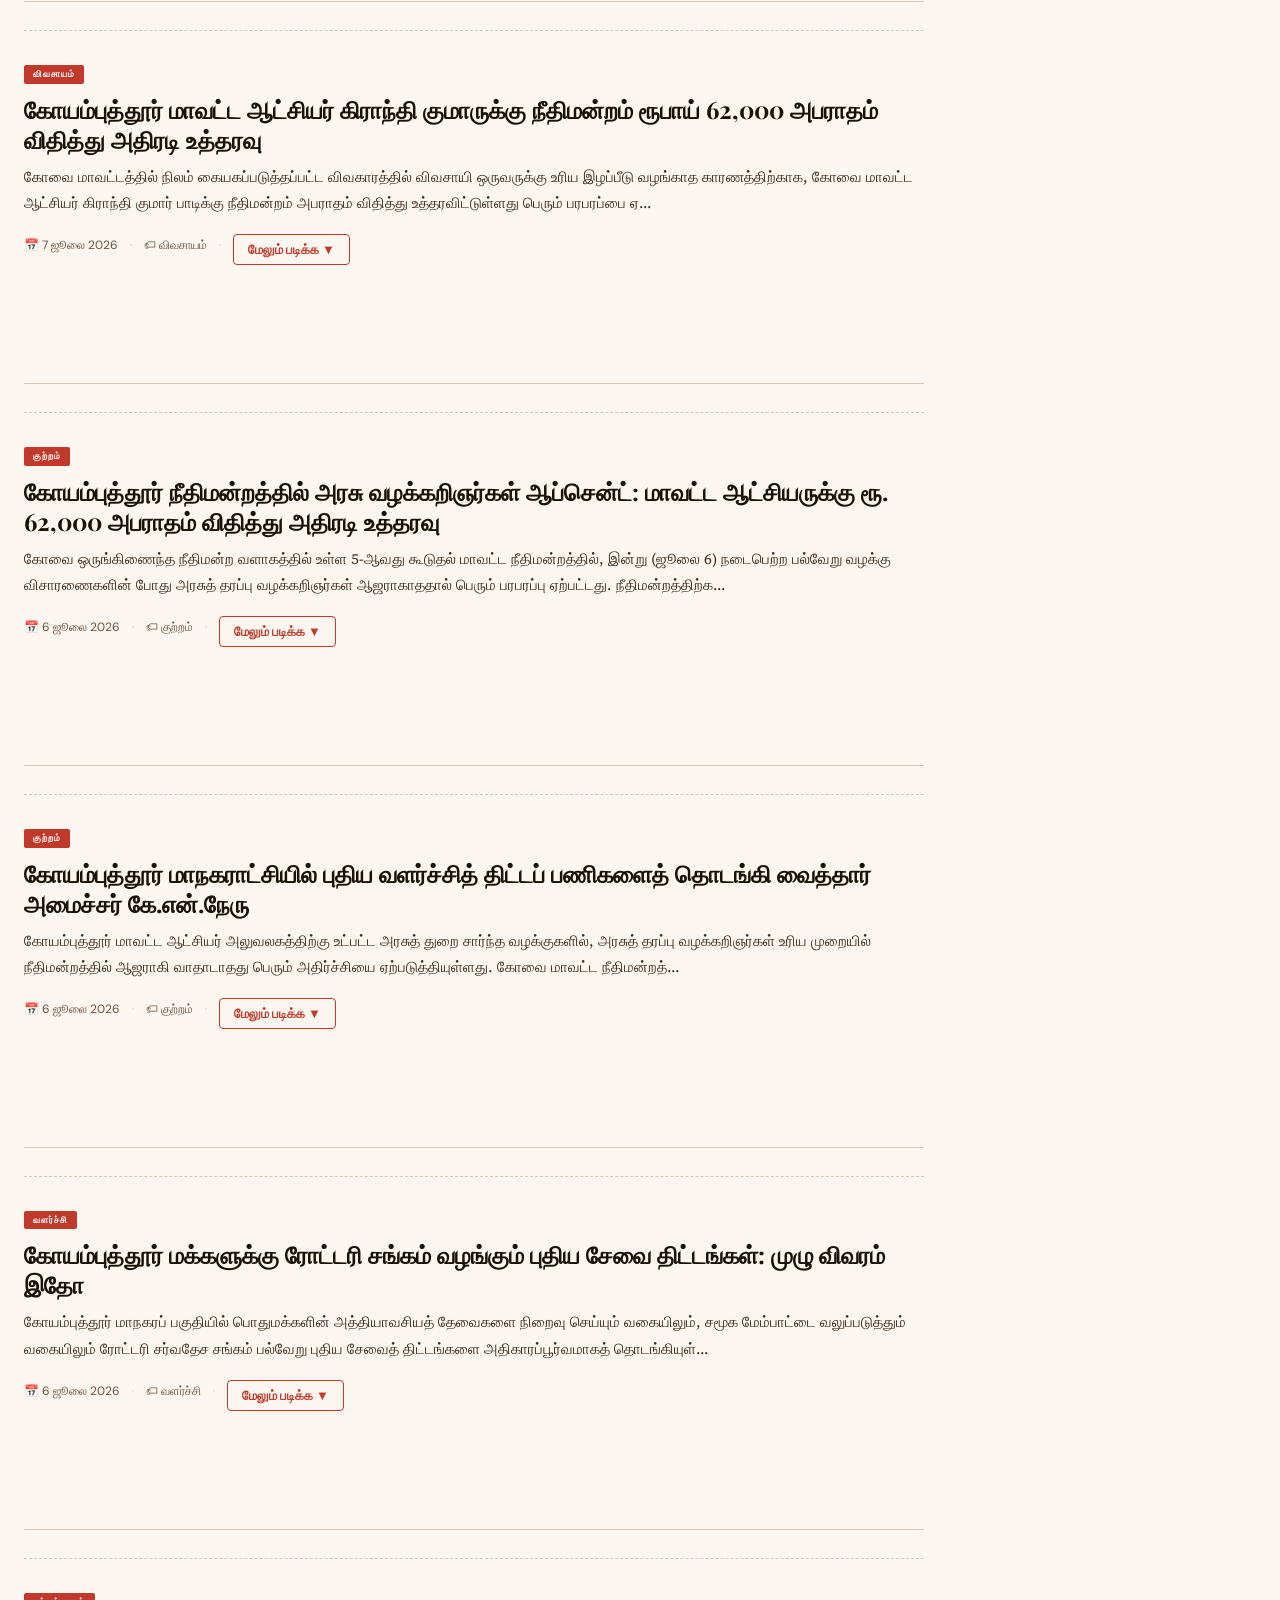
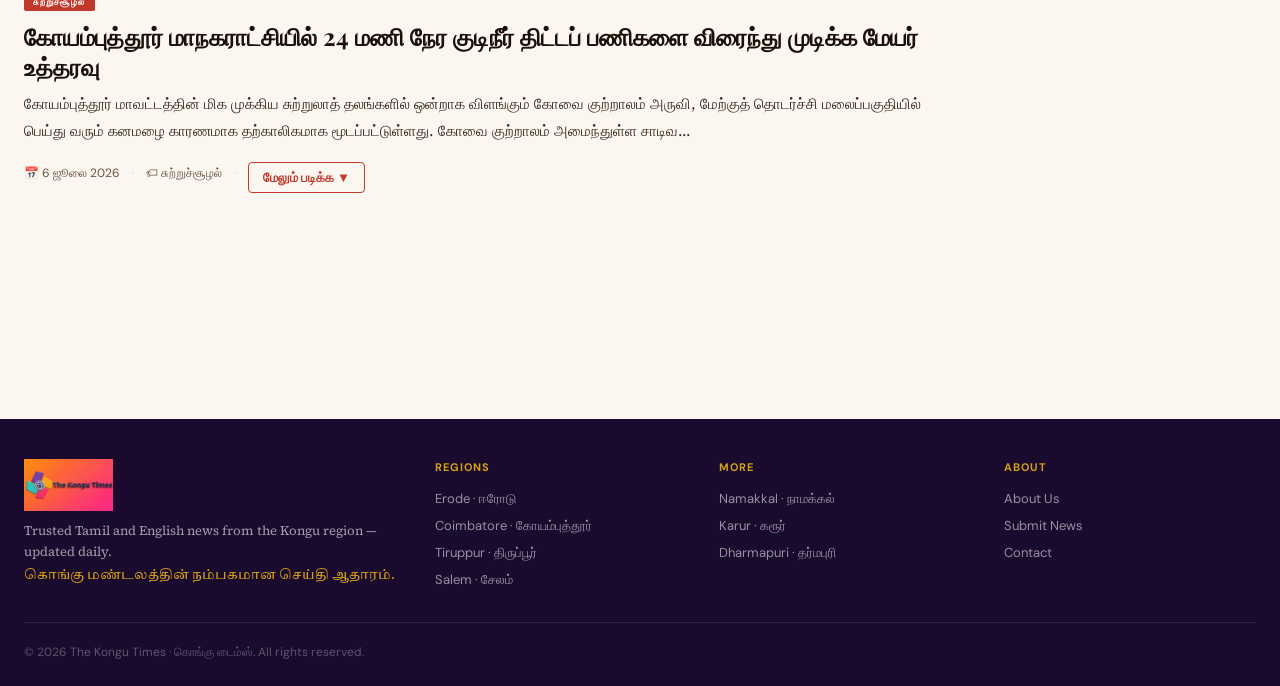
==== commit a2a804c7: "🗞️ Auto news update — 2026-07-07 14:39 IST" ====
--- a/regions/coimbatore.html
+++ b/regions/coimbatore.html
@@ -5,7 +5,7 @@
 <meta name="robots" content="index,follow"/>
 <meta name="viewport" content="width=device-width,initial-scale=1"/>
 <meta name="description" id="meta-desc" content="Electricity supply to be disrupted in Coimbatore district due to power line maintenance work"/>
-<title>Special Trains Operated Between Chennai and Coimbatore During Weekends to Clear Rush | The Kongu Times</title>
+<title>Coimbatore Woman Achieves Historic Bronze Medal Victory on the Prestigious World Stage | The Kongu Times</title>
 <link rel="stylesheet" href="../css/style.css"/>
 <link rel="icon" href="data:image/svg+xml,%3Csvg xmlns='http://www.w3.org/2000/svg' viewBox='0 0 100 100'%3E%3Ctext y='.9em' font-size='90'%3E%F0%9F%93%B0%3C/text%3E%3C/svg%3E"/>
 <meta property="og:type" content="website"/>
@@ -53,7 +53,7 @@
 </div></nav>
 
 <div class="news-ticker"><div class="ticker-inner"><span class="ticker-label">LIVE</span><div class="ticker-scroll"><div class="ticker-track">
-<!--TICKER-START--><span class="ticker-item">சென்னை மற்றும் கோயம்புத்தூர் இடையே வார இறுதி நாட்களில் கூடுதல் சிறப்பு ரயில்கள் இயக்கம்</span><span class="ticker-item">Special Trains Operated Between Chennai and Coimbatore During Weekends to Clear Rush</span><span class="ticker-item">கோயம்புத்தூர் அவிநாசி சாலை மேம்பாலப் பணிகள் வேகமெடுக்கின்றன: போக்குவரத்து மாற்றங்கள் மற்றும் சமீபத்திய முக்கிய அறிவிப்புகள்</span><span class="ticker-item">Coimbatore Avinashi Road Flyover Construction Accelerates with New Traffic Diversions and Updates</span><span class="ticker-item">கோயம்புத்தூர் மாவட்ட ஆட்சியர் கிராந்தி குமாருக்கு நீதிமன்றம் ரூபாய் 62,000 அபராதம் விதித்து அதிரடி உத்தரவு</span><span class="ticker-item">Coimbatore District Collector Kranthi Kumar Fined Rs 62000 by Court in Land Case</span><span class="ticker-item">கோயம்புத்தூர் நீதிமன்றத்தில் அரசு வழக்கறிஞர்கள் ஆப்சென்ட்: மாவட்ட ஆட்சியருக்கு ரூ. 62,000 அபராதம் விதித்து அதிரடி உத்தரவு</span><span class="ticker-item">Coimbatore Court Fines District Collector Rs 62,000 As Government Advocates Fail To Appear</span><span class="ticker-item">சென்னை மற்றும் கோயம்புத்தூர் இடையே வார இறுதி நாட்களில் கூடுதல் சிறப்பு ரயில்கள் இயக்கம்</span><span class="ticker-item">Special Trains Operated Between Chennai and Coimbatore During Weekends to Clear Rush</span><span class="ticker-item">கோயம்புத்தூர் அவிநாசி சாலை மேம்பாலப் பணிகள் வேகமெடுக்கின்றன: போக்குவரத்து மாற்றங்கள் மற்றும் சமீபத்திய முக்கிய அறிவிப்புகள்</span><span class="ticker-item">Coimbatore Avinashi Road Flyover Construction Accelerates with New Traffic Diversions and Updates</span><span class="ticker-item">கோயம்புத்தூர் மாவட்ட ஆட்சியர் கிராந்தி குமாருக்கு நீதிமன்றம் ரூபாய் 62,000 அபராதம் விதித்து அதிரடி உத்தரவு</span><span class="ticker-item">Coimbatore District Collector Kranthi Kumar Fined Rs 62000 by Court in Land Case</span><span class="ticker-item">கோயம்புத்தூர் நீதிமன்றத்தில் அரசு வழக்கறிஞர்கள் ஆப்சென்ட்: மாவட்ட ஆட்சியருக்கு ரூ. 62,000 அபராதம் விதித்து அதிரடி உத்தரவு</span><span class="ticker-item">Coimbatore Court Fines District Collector Rs 62,000 As Government Advocates Fail To Appear</span><!--TICKER-END-->
+<!--TICKER-START--><span class="ticker-item">கோயம்புத்தூர் சிங்கப்பெண் உலக அளவிலான போட்டியில் வெண்கல பதக்கம் வென்று சாதனை</span><span class="ticker-item">Coimbatore Woman Achieves Historic Bronze Medal Victory on the Prestigious World Stage</span><span class="ticker-item">சென்னை மற்றும் கோயம்புத்தூர் இடையே வார இறுதி நாட்களில் கூடுதல் சிறப்பு ரயில்கள் இயக்கம்</span><span class="ticker-item">Special Trains Operated Between Chennai and Coimbatore During Weekends to Clear Rush</span><span class="ticker-item">கோயம்புத்தூர் அவிநாசி சாலை மேம்பாலப் பணிகள் வேகமெடுக்கின்றன: போக்குவரத்து மாற்றங்கள் மற்றும் சமீபத்திய முக்கிய அறிவிப்புகள்</span><span class="ticker-item">Coimbatore Avinashi Road Flyover Construction Accelerates with New Traffic Diversions and Updates</span><span class="ticker-item">கோயம்புத்தூர் மாவட்ட ஆட்சியர் கிராந்தி குமாருக்கு நீதிமன்றம் ரூபாய் 62,000 அபராதம் விதித்து அதிரடி உத்தரவு</span><span class="ticker-item">Coimbatore District Collector Kranthi Kumar Fined Rs 62000 by Court in Land Case</span><span class="ticker-item">கோயம்புத்தூர் சிங்கப்பெண் உலக அளவிலான போட்டியில் வெண்கல பதக்கம் வென்று சாதனை</span><span class="ticker-item">Coimbatore Woman Achieves Historic Bronze Medal Victory on the Prestigious World Stage</span><span class="ticker-item">சென்னை மற்றும் கோயம்புத்தூர் இடையே வார இறுதி நாட்களில் கூடுதல் சிறப்பு ரயில்கள் இயக்கம்</span><span class="ticker-item">Special Trains Operated Between Chennai and Coimbatore During Weekends to Clear Rush</span><span class="ticker-item">கோயம்புத்தூர் அவிநாசி சாலை மேம்பாலப் பணிகள் வேகமெடுக்கின்றன: போக்குவரத்து மாற்றங்கள் மற்றும் சமீபத்திய முக்கிய அறிவிப்புகள்</span><span class="ticker-item">Coimbatore Avinashi Road Flyover Construction Accelerates with New Traffic Diversions and Updates</span><span class="ticker-item">கோயம்புத்தூர் மாவட்ட ஆட்சியர் கிராந்தி குமாருக்கு நீதிமன்றம் ரூபாய் 62,000 அபராதம் விதித்து அதிரடி உத்தரவு</span><span class="ticker-item">Coimbatore District Collector Kranthi Kumar Fined Rs 62000 by Court in Land Case</span><!--TICKER-END-->
 </div></div></div></div>
 
 <div class="region-hero" style="background:#1A5276">
@@ -72,6 +72,32 @@
 <!--AUTO-NEWS-START-->
 
 <article class="news-article" id="art1" itemscope itemtype="https://schema.org/NewsArticle">
+  <meta itemprop="datePublished" content="2026-07-07T14:34:27.731Z"/>
+  <meta itemprop="author" content="The Kongu Times"/>
+  
+  <div class="article-lang-ta">
+    <span class="article-label">விளையாட்டு</span>
+    <h2 class="article-title" itemprop="headline">கோயம்புத்தூர் சிங்கப்பெண் உலக அளவிலான போட்டியில் வெண்கல பதக்கம் வென்று சாதனை</h2>
+    <div class="article-preview article-preview-ta">கோயம்புத்தூர் மாநகரத்தைச் சேர்ந்த இளம் பெண் ஒருவர், சர்வதேச அளவிலான விளையாட்டுப் போட்டியில் வெண்கலப் பதக்கம் வென்று உலக அரங்கில் கோவை மாவட்டத்திற்குப் பெருமை சேர்த்துள்ளார். கோவையின் "சிங்கப்பெண்" என்று அனைவராலும் பாராட்...</div>
+    <div class="article-full article-full-ta" style="display:none"><p>கோயம்புத்தூர் மாநகரத்தைச் சேர்ந்த இளம் பெண் ஒருவர், சர்வதேச அளவிலான விளையாட்டுப் போட்டியில் வெண்கலப் பதக்கம் வென்று உலக அரங்கில் கோவை மாவட்டத்திற்குப் பெருமை சேர்த்துள்ளார். கோவையின் "சிங்கப்பெண்" என்று அனைவராலும் பாராட்டப்படும் இந்த வீராங்கனை, கடுமையான உழைப்பாலும் விடாமுயற்சியாலும் இந்த வரலாற்றுச் சாதனையைப் படைத்துள்ளார். சர்வதேச அளவில் நடைபெற்ற இந்த உயரிய போட்டியில், பல்வேறு நாடுகளைச் சேர்ந்த முன்னணி வீராங்கனைகள் பங்கேற்ற போதிலும், கோவையின் மண் வாசனை மாறாத இந்த வீராங்கனை தனது அசாத்திய திறமையால் பதக்கப் பட்டியலை அலங்கரித்துள்ளார். இவரின் இந்த வெற்றிச் செய்தி கோயம்புத்தூர் மாவட்ட மக்கள் மத்தியிலும், விளையாட்டு ஆர்வலர்கள் மத்தியிலும் பெரும் மகிழ்ச்சியையும் நெகிழ்ச்சியையும் ஏற்படுத்தியுள்ளது.</p><p>இந்த சர்வதேச சாதனைப் போட்டி வெளிநாட்டில் மிகவும் பிரம்மாண்டமான முறையில் நடைபெற்றது. உலகெங்கிலும் இருந்து வந்திருந்த திறமை வாய்ந்த பல வீராங்கனைகளுடன் மிகக் கடுமையான முறையில் போட்டியிட்ட கோவையின் இந்த இளம் தாரகை, இறுதிச் சுற்று வரை முன்னேறி வெண்கலப் பதக்கத்தை உறுதி செய்தார். தங்கம் மற்றும் வெள்ளிப் பதக்கங்களுக்கான வாய்ப்பு நூலிழையில் கைநழுவிய போதிலும், மன தளராமல் போராடி வெண்கலப் பதக்கத்தைக் கைப்பற்றி இந்திய நாட்டின் தேசியக் கொடியை உலக மேடையில் உயரப் பறக்கச் செய்துள்ளார். ஏழை, எளிய பின்னணியில் இருந்து வந்து, முறையான பயிற்சியும் விடாமுயற்சியும் இருந்தால் எந்தவொரு உலகளாவிய மேடையிலும் சாதிக்க முடியும் என்பதை இவர் தற்போது நிரூபித்துக் காட்டியுள்ளார்.</p><p>கோவையின் இந்த சிங்கப்பெண்ணின் அசாத்திய வெற்றிக்கு பின்னால் பல ஆண்டுகால கடுமையான உழைப்பும், தியாகமும் அடங்கியுள்ளது. போதிய பொருளாதார வசதிகள் இல்லாத போதிலும், விளையாட்டுத் துறையில் சாதிக்க வேண்டும் என்ற ஒற்றை இலக்குடன் தினசரி அதிகாலை வேளையிலேயே தனது கடுமையான பயிற்சிகளை இவர் மேற்கொண்டு வந்துள்ளார். இவருடைய பயிற்சியாளரின் முறையான வழிகாட்டுதலும், குடும்பத்தினரின் அசைக்க முடியாத நம்பிக்கையும் இவரை இந்த அளவிற்கு உயர்த்தியுள்ளது. இத்தகைய சர்வதேசப் போட்டியில் பங்கேற்பதற்கான நிதியுதவியைப் பெறுவதற்குக் கூட இவர் பல்வேறு சவால்களைச் சந்திக்க வேண்டியிருந்தது, ஆனால் அத்தனையையும் கடந்து இன்று உலக அரங்கில் இந்தியாவின் பெருமையாக உருவெடுத்துள்ளார்.</p><p>இந்த வரலாற்றுச் சாதனையானது கோயம்புத்தூர் மாவட்டத்தின் விளையாட்டுத் துறையில் ஒரு மிகப்பெரிய நேர்மறையான தாக்கத்தை ஏற்படுத்தியுள்ளது. குறிப்பாக, கோவையில் உள்ள அரசுப் பள்ளிகள் மற்றும் கல்லூரிகளில் பயிலும் மாணவிகளுக்கு இந்த வெற்றி ஒரு மாபெரும் உந்துசக்தியாக அமைந்துள்ளது. வசதி வாய்ப்புகள் இல்லாத கிராமப்புறப் பெண்களும் தங்களின் திறமைகளை நம்பி விளையாட்டுக் களத்தில் இறங்கினால், நிச்சயம் உலக அளவில் சாதிக்க முடியும் என்ற நம்பிக்கையை இந்த சிங்கப்பெண்ணின் வெற்றி விதைத்துள்ளது. இதன் காரணமாக, கோவையின் பல்வேறு பகுதிகளில் உள்ள விளையாட்டு மைதானங்களில் தற்போது பெண் குழந்தைகளின் சேர்க்கையும், ஆர்வமும் முன்னெப்போதையும் விட பல மடங்கு அதிகரித்துள்ளதாக சமூக ஆர்வலர்கள் மகிழ்ச்சி தெரிவிக்கின்றனர்.</p><p>இச்சாதனை குறித்து கோயம்புத்தூர் மாவட்ட விளையாட்டுத் துறை உயர் அதிகாரிகள் மற்றும் பயிற்சியாளர்கள் தங்களது நெஞ்சார்ந்த வாழ்த்துகளையும் கருத்துகளையும் பகிர்ந்துள்ளனர். மாவட்ட விளையாட்டு அதிகாரி செய்திக்குறிப்பில் தெரிவிக்கையில், "கோவையைச் சேர்ந்த ஒரு பெண் உலக அரங்கில் வெண்கலப் பதக்கம் வென்றிருப்பது ஒட்டுமொத்த தமிழகத்திற்கே பெருமை சேர்க்கும் விஷயமாகும். இத்தகைய திறமை வாய்ந்த வீராங்கனைகளுக்குத் தேவையான அதிநவீன பயிற்சி வசதிகளையும், நிதியுதவிகளையும் அரசு தரப்பிலிருந்து தங்கு தடையின்றி வழங்குவதற்கு அனைத்து ஏற்பாடுகளும் செய்யப்பட்டு வருகின்றன. கோவை மாவட்டத்தை விளையாட்டுத் துறையின் மிக முக்கிய மையமாக மாற்றுவதே எங்களின் இலக்கு" என்று பெருமிதத்துடன் குறிப்பிட்டுள்ளனர்.</p></div>
+  </div>
+  <div class="article-lang-en" style="display:none">
+    <span class="article-label">Sports</span>
+    <h2 class="article-title">Coimbatore Woman Achieves Historic Bronze Medal Victory on the Prestigious World Stage</h2>
+    <div class="article-preview article-preview-en">In a moment of immense pride for the industrial hub of Coimbatore, a local sportswoman has etched her name on the global stage by securing a prestigious bronze medal at a major international championship. Hailing from th...</div>
+    <div class="article-full article-full-en" style="display:none"><p>In a moment of immense pride for the industrial hub of Coimbatore, a local sportswoman has etched her name on the global stage by securing a prestigious bronze medal at a major international championship. Hailing from the Kongu region, her remarkable achievement has brought widespread recognition to the district's growing sporting prowess. The athlete's journey to the podium is being celebrated as a testament to her relentless dedication, rigorous training, and the unwavering support of her local coaches. This landmark victory marks a significant milestone, showcasing that talent from Tamil Nadu’s western belt can successfully compete and triumph against world-class competitors.</p><p>The news of her victory has triggered widespread celebrations across Coimbatore district, with local residents, sports enthusiasts, and community leaders expressing their immense joy. Residents have noted that her success serves as a powerful inspiration for young girls in the region who aspire to break barriers and excel in field sports. Neighborhoods across the city have hosted informal gatherings to honor her family, highlighting how such international accolades foster a deep sense of community pride and unity. This triumph has also sparked renewed interest among local youth in pursuing professional sports careers, shifting the traditional academic-focused mindset of many families in the area.</p><p>In response to this historic achievement, district sports officials and local administrative authorities have highly commended her performance, promising continued support for her future endeavors. Representatives from the Sports Development Authority of Tamil Nadu (SDAT) in Coimbatore stated that her success underscores the effectiveness of grassroots sports programs in the district. Officials have assured the public that infrastructure at local training facilities will be further upgraded to nurture more such talent from the region. Plans are also underway by the district administration to organize a formal felicitation ceremony to honor the athlete upon her return to her hometown.</p><p>This international accolade comes at a crucial time when Coimbatore is actively working to establish itself as a prominent hub for sports development in southern India. Local sports academies and educational institutions have expressed that this bronze medal will attract more public and private sponsorships to regional athletic programs. Coaches believe that with the right financial backing and modern training equipment, more athletes from the Kongu region can replicate this success on global platforms. The achievement has effectively put Coimbatore on the international sporting map, proving that regional athletes possess the caliber to excel at the highest echelons of sports.</p><p>Looking ahead, this victory is expected to pave the way for systematic changes in how sports are funded and perceived in the district. Activists and sports analysts in Coimbatore are urging the state government to allocate more resources towards specialized coaching camps and nutritional support for emerging athletes. The bronze medal winner has become an overnight role model, and her journey from the local grounds of Coimbatore to the global podium will undoubtedly be remembered as a turning point for the district's sporting history. As celebrations continue, the focus now shifts to sustaining this momentum and preparing the next generation of athletes to bring more laurels to the nation.</p></div>
+  </div>
+  <div class="article-meta">
+    <span>📅 <span class="date-ta">7 ஜூலை 2026</span><span class="date-en" style="display:none">7 July 2026</span></span>
+    <span class="meta-dot">·</span><span>🏷 <span class="cat-ta">விளையாட்டு</span><span class="cat-en" style="display:none">Sports</span></span>
+    <span class="meta-dot">·</span>
+    <button class="read-more-btn" onclick="toggleArticle('art1',this)" aria-expanded="false">மேலும் படிக்க ▼</button>
+  </div>
+  <div class="ad-slot"><!-- ADSENSE --></div>
+</article>
+<hr class="article-divider"/>
+
+<article class="news-article" id="art2" itemscope itemtype="https://schema.org/NewsArticle">
   <meta itemprop="datePublished" content="2026-07-07T09:41:41.120Z"/>
   <meta itemprop="author" content="The Kongu Times"/>
   
@@ -91,13 +117,13 @@
     <span>📅 <span class="date-ta">7 ஜூலை 2026</span><span class="date-en" style="display:none">7 July 2026</span></span>
     <span class="meta-dot">·</span><span>🏷 <span class="cat-ta">உள்கட்டமைப்பு</span><span class="cat-en" style="display:none">Infrastructure</span></span>
     <span class="meta-dot">·</span>
-    <button class="read-more-btn" onclick="toggleArticle('art1',this)" aria-expanded="false">மேலும் படிக்க ▼</button>
-  </div>
-  <div class="ad-slot"><!-- ADSENSE --></div>
-</article>
-<hr class="article-divider"/>
-
-<article class="news-article" id="art2" itemscope itemtype="https://schema.org/NewsArticle">
+    <button class="read-more-btn" onclick="toggleArticle('art2',this)" aria-expanded="false">மேலும் படிக்க ▼</button>
+  </div>
+  <div class="ad-slot"><!-- ADSENSE --></div>
+</article>
+<hr class="article-divider"/>
+
+<article class="news-article" id="art3" itemscope itemtype="https://schema.org/NewsArticle">
   <meta itemprop="datePublished" content="2026-07-07T03:25:41.612Z"/>
   <meta itemprop="author" content="The Kongu Times"/>
   
@@ -117,13 +143,13 @@
     <span>📅 <span class="date-ta">7 ஜூலை 2026</span><span class="date-en" style="display:none">7 July 2026</span></span>
     <span class="meta-dot">·</span><span>🏷 <span class="cat-ta">குற்றம்</span><span class="cat-en" style="display:none">Crime</span></span>
     <span class="meta-dot">·</span>
-    <button class="read-more-btn" onclick="toggleArticle('art2',this)" aria-expanded="false">மேலும் படிக்க ▼</button>
-  </div>
-  <div class="ad-slot"><!-- ADSENSE --></div>
-</article>
-<hr class="article-divider"/>
-
-<article class="news-article" id="art3" itemscope itemtype="https://schema.org/NewsArticle">
+    <button class="read-more-btn" onclick="toggleArticle('art3',this)" aria-expanded="false">மேலும் படிக்க ▼</button>
+  </div>
+  <div class="ad-slot"><!-- ADSENSE --></div>
+</article>
+<hr class="article-divider"/>
+
+<article class="news-article" id="art4" itemscope itemtype="https://schema.org/NewsArticle">
   <meta itemprop="datePublished" content="2026-07-07T03:25:41.612Z"/>
   <meta itemprop="author" content="The Kongu Times"/>
   
@@ -143,13 +169,13 @@
     <span>📅 <span class="date-ta">7 ஜூலை 2026</span><span class="date-en" style="display:none">7 July 2026</span></span>
     <span class="meta-dot">·</span><span>🏷 <span class="cat-ta">விவசாயம்</span><span class="cat-en" style="display:none">Agriculture</span></span>
     <span class="meta-dot">·</span>
-    <button class="read-more-btn" onclick="toggleArticle('art3',this)" aria-expanded="false">மேலும் படிக்க ▼</button>
-  </div>
-  <div class="ad-slot"><!-- ADSENSE --></div>
-</article>
-<hr class="article-divider"/>
-
-<article class="news-article" id="art4" itemscope itemtype="https://schema.org/NewsArticle">
+    <button class="read-more-btn" onclick="toggleArticle('art4',this)" aria-expanded="false">மேலும் படிக்க ▼</button>
+  </div>
+  <div class="ad-slot"><!-- ADSENSE --></div>
+</article>
+<hr class="article-divider"/>
+
+<article class="news-article" id="art5" itemscope itemtype="https://schema.org/NewsArticle">
   <meta itemprop="datePublished" content="2026-07-06T19:57:50.444Z"/>
   <meta itemprop="author" content="The Kongu Times"/>
   <img class="article-featured-img" src="https://feeds.abplive.com/onecms/images/uploaded-images/2026/07/06/3309df48412139e90cdb951a7efa1cba1783359742121193_original.JPG" alt="" loading="lazy" onerror="this.style.display='none'"/>
@@ -169,13 +195,13 @@
     <span>📅 <span class="date-ta">6 ஜூலை 2026</span><span class="date-en" style="display:none">6 July 2026</span></span>
     <span class="meta-dot">·</span><span>🏷 <span class="cat-ta">குற்றம்</span><span class="cat-en" style="display:none">Crime</span></span>
     <span class="meta-dot">·</span>
-    <button class="read-more-btn" onclick="toggleArticle('art4',this)" aria-expanded="false">மேலும் படிக்க ▼</button>
-  </div>
-  <div class="ad-slot"><!-- ADSENSE --></div>
-</article>
-<hr class="article-divider"/>
-
-<article class="news-article" id="art5" itemscope itemtype="https://schema.org/NewsArticle">
+    <button class="read-more-btn" onclick="toggleArticle('art5',this)" aria-expanded="false">மேலும் படிக்க ▼</button>
+  </div>
+  <div class="ad-slot"><!-- ADSENSE --></div>
+</article>
+<hr class="article-divider"/>
+
+<article class="news-article" id="art6" itemscope itemtype="https://schema.org/NewsArticle">
   <meta itemprop="datePublished" content="2026-07-06T19:57:50.444Z"/>
   <meta itemprop="author" content="The Kongu Times"/>
   
@@ -195,13 +221,13 @@
     <span>📅 <span class="date-ta">6 ஜூலை 2026</span><span class="date-en" style="display:none">6 July 2026</span></span>
     <span class="meta-dot">·</span><span>🏷 <span class="cat-ta">குற்றம்</span><span class="cat-en" style="display:none">Crime</span></span>
     <span class="meta-dot">·</span>
-    <button class="read-more-btn" onclick="toggleArticle('art5',this)" aria-expanded="false">மேலும் படிக்க ▼</button>
-  </div>
-  <div class="ad-slot"><!-- ADSENSE --></div>
-</article>
-<hr class="article-divider"/>
-
-<article class="news-article" id="art6" itemscope itemtype="https://schema.org/NewsArticle">
+    <button class="read-more-btn" onclick="toggleArticle('art6',this)" aria-expanded="false">மேலும் படிக்க ▼</button>
+  </div>
+  <div class="ad-slot"><!-- ADSENSE --></div>
+</article>
+<hr class="article-divider"/>
+
+<article class="news-article" id="art7" itemscope itemtype="https://schema.org/NewsArticle">
   <meta itemprop="datePublished" content="2026-07-06T19:57:50.444Z"/>
   <meta itemprop="author" content="The Kongu Times"/>
   
@@ -221,13 +247,13 @@
     <span>📅 <span class="date-ta">6 ஜூலை 2026</span><span class="date-en" style="display:none">6 July 2026</span></span>
     <span class="meta-dot">·</span><span>🏷 <span class="cat-ta">வளர்ச்சி</span><span class="cat-en" style="display:none">Development</span></span>
     <span class="meta-dot">·</span>
-    <button class="read-more-btn" onclick="toggleArticle('art6',this)" aria-expanded="false">மேலும் படிக்க ▼</button>
-  </div>
-  <div class="ad-slot"><!-- ADSENSE --></div>
-</article>
-<hr class="article-divider"/>
-
-<article class="news-article" id="art7" itemscope itemtype="https://schema.org/NewsArticle">
+    <button class="read-more-btn" onclick="toggleArticle('art7',this)" aria-expanded="false">மேலும் படிக்க ▼</button>
+  </div>
+  <div class="ad-slot"><!-- ADSENSE --></div>
+</article>
+<hr class="article-divider"/>
+
+<article class="news-article" id="art8" itemscope itemtype="https://schema.org/NewsArticle">
   <meta itemprop="datePublished" content="2026-07-06T19:57:50.444Z"/>
   <meta itemprop="author" content="The Kongu Times"/>
   
@@ -246,32 +272,6 @@
   <div class="article-meta">
     <span>📅 <span class="date-ta">6 ஜூலை 2026</span><span class="date-en" style="display:none">6 July 2026</span></span>
     <span class="meta-dot">·</span><span>🏷 <span class="cat-ta">சுற்றுச்சூழல்</span><span class="cat-en" style="display:none">Environment</span></span>
-    <span class="meta-dot">·</span>
-    <button class="read-more-btn" onclick="toggleArticle('art7',this)" aria-expanded="false">மேலும் படிக்க ▼</button>
-  </div>
-  <div class="ad-slot"><!-- ADSENSE --></div>
-</article>
-<hr class="article-divider"/>
-
-<article class="news-article" id="art8" itemscope itemtype="https://schema.org/NewsArticle">
-  <meta itemprop="datePublished" content="2026-07-06T19:57:50.444Z"/>
-  <meta itemprop="author" content="The Kongu Times"/>
-  
-  <div class="article-lang-ta">
-    <span class="article-label">குற்றம்</span>
-    <h2 class="article-title" itemprop="headline">கோயம்புத்தூர் மாநகராட்சி ஒப்பந்ததாரர் வீட்டில் லஞ்ச ஒழிப்புத்துறை அதிகாரிகள் அதிரடி சோதனை நடத்தினர்</h2>
-    <div class="article-preview article-preview-ta">கோயம்புத்தூர் மாவட்ட ஆட்சியர் அலுவலகத்தில் உள்ள பல்வேறு துறைகளின் கீழ் நிலுவையில் இருந்த நிலுவை வழக்குகளை விசாரித்த கோவை நீதிமன்றம், தகுந்த அரசு வழக்கறிஞர் ஆஜராகாத காரணத்தினால் கோவை மாவட்ட ஆட்சியருக்கு அபராதம் விதித்து அ...</div>
-    <div class="article-full article-full-ta" style="display:none"><p>கோயம்புத்தூர் மாவட்ட ஆட்சியர் அலுவலகத்தில் உள்ள பல்வேறு துறைகளின் கீழ் நிலுவையில் இருந்த நிலுவை வழக்குகளை விசாரித்த கோவை நீதிமன்றம், தகுந்த அரசு வழக்கறிஞர் ஆஜராகாத காரணத்தினால் கோவை மாவட்ட ஆட்சியருக்கு அபராதம் விதித்து அதிரடி உத்தரவை பிறப்பித்துள்ளது. கோயம்புத்தூர் மாவட்டத்தில் உள்ள பல்வேறு அரசுத் துறைகளின் செயல்பாடுகள் மற்றும் நிலுவையில் உள்ள வழக்குகள் தொடர்பான விசாரணைகள் நீதிமன்றத்தில் தொடர்ந்து நடைபெற்று வருகின்றன. இந்த நிலையில், குறிப்பிட்ட சில முக்கிய வழக்குகள் விசாரணைக்கு வந்தபோது, அரசுத் தரப்பில் வாதிட வேண்டிய வழக்கறிஞர் நீதிமன்றத்தில் ஆஜராகவில்லை என்று கூறப்படுகிறது. இதனால் நீதிமன்றப் பணிகள் கடுமையாகப் பாதிக்கப்பட்டதோடு, வழக்கின் விசாரணையும் தள்ளிப்போகும் சூழல் ஏற்பட்டது.</p><p>பொதுமக்களின் நலன் சார்ந்த பல்வேறு பிரச்சனைகள் மற்றும் நிலுவை வழக்குகளில் அரசுத் தரப்பு வழக்கறிஞர் ஆஜராகாதது ஏன் என்ற கேள்வியை நீதிமன்றம் எழுப்பியுள்ளது. கோயம்புத்தூர் மாவட்ட ஆட்சியர் அலுவலகத்தின் கீழ் வரும் பல்வேறு துறைகள் சார்ந்த எட்டு வெவ்வேறு வழக்குகளில் இந்த அலட்சியப்போக்கு நீடித்ததாகக் கண்டறியப்பட்டுள்ளது. நீதிமன்றத்தின் நேரத்தை வீணடித்தது மற்றும் உரிய நேரத்தில் அரசுத் தரப்பு விளக்கங்களை சமர்ப்பிக்காதது ஆகிய காரணங்களுக்காக, இந்த எட்டு வழக்குகளிலும் சேர்த்து கோவை மாவட்ட ஆட்சியருக்கு மொத்தம் 62,000 ரூபாய் அபராதமாக விதிக்கப்பட்டுள்ளது. இந்த அபராதத் தொகையை உடனடியாகச் செலுத்த வேண்டும் என்றும் நீதிமன்றம் தனது உத்தரவில் மிகக் கடுமையான முறையில் அறிவுறுத்தியுள்ளது.</p><p>இந்த நீதிமன்ற உத்தரவு கோயம்புத்தூர் மாவட்ட அரசு அதிகாரிகள் மற்றும் பொதுமக்கள் மத்தியில் பெரும் பரபரப்பை ஏற்படுத்தியுள்ளது. நில உரிமை, இழப்பீடு மற்றும் பல்வேறு அரசு நலத்திட்டங்கள் தொடர்பாக நீதிமன்றத்தை நாடி பல ஆண்டுகளாகக் காத்திருக்கும் எளிய மக்களுக்கு, அரசுத் தரப்பின் இத்தகைய அலட்சியம் பெரும் ஏமாற்றத்தை அளிப்பதாக சமூக ஆர்வலர்கள் குற்றம் சாட்டுகின்றனர். நீதிமன்றத்தில் அரசு வழக்கறிஞர்கள் உரிய நேரத்தில் ஆஜராகி வழக்குகளை விரைந்து முடிக்க நடவடிக்கை எடுத்தால் மட்டுமே, ஏழை எளிய மக்களுக்கு உரிய நீதி சரியான நேரத்தில் கிடைக்கும் என்று கோவை மாவட்டத்தைச் சேர்ந்த பொதுமக்கள் தங்களது ஆதங்கத்தை வெளிப்படுத்தியுள்ளனர்.</p><p>இந்த விவகாரம் குறித்து கோயம்புத்தூர் மாவட்ட ஆட்சியர் அலுவலக வட்டாரங்கள் மற்றும் அரசு அதிகாரிகள் தரப்பில் விசாரிக்கப்பட்டது. அரசுத் தரப்பில் ஆஜராக வேண்டிய வழக்கறிஞர்கள் பல்வேறு நீதிமன்றப் பணிகளில் ஒரே நேரத்தில் ஈடுபட வேண்டியிருந்ததால், குறிப்பிட்ட வழக்குகளில் ஆஜராவதில் தாமதம் அல்லது சுணக்கம் ஏற்பட்டிருக்கலாம் என்று அதிகாரிகள் தரப்பில் விளக்கமளிக்கப்பட்டுள்ளது. மேலும், நீதிமன்றத்தின் இந்த அபராத உத்தரவு மற்றும் கண்டனத்தைத் தொடர்ந்து, இனிவரும் காலங்களில் அனைத்து அரசு வழக்குகளிலும் சம்பந்தப்பட்ட அரசு வழக்கறிஞர்கள் எவ்வித தொய்வும் இன்றி உரிய நேரத்தில் ஆஜராவதை மாவட்ட நிர்வாகம் உறுதி செய்யும் என்றும் அதிகாரிகள் தரப்பில் தெரிவிக்கப்பட்டுள்ளது.</p><p>கோயம்புத்தூரில் அரசுத் துறை சார்ந்த வழக்குகளைக் கையாள்வதில் உள்ள நிர்வாகக் குறைபாடுகளை இந்தச் சம்பவம் வெளிச்சம் போட்டுக் காட்டியுள்ளது. மாவட்ட நிர்வாகத்தின் அலட்சியத்தால் அரசுப் பணம் அபராதமாகச் செலுத்தப்பட வேண்டிய நிலைக்குத் தள்ளப்பட்டுள்ளது குறித்து சமூக வலைத்தளங்களிலும் பரவலான விவாதங்கள் எழுந்துள்ளன. இனிவரும் காலங்களில் இதுபோன்ற தவறுகள் நடக்காமல் தடுக்கவும், நீதிமன்ற வழக்குகளைத் தொய்வின்றி நடத்தவும் கோவை மாவட்ட ஆட்சியர் அலுவலகம் புதிய வழிகாட்டுதல்களை உருவாக்கி, அரசு வழக்கறிஞர்களின் செயல்பாடுகளைத் தீவிரமாகக் கண்காணிக்க வேண்டும் என்பதே கோவை மாவட்ட மக்களின் எதிர்பார்ப்பாக உள்ளது.</p></div>
-  </div>
-  <div class="article-lang-en" style="display:none">
-    <span class="article-label">Crime</span>
-    <h2 class="article-title">Vigilance officials conduct surprise searches at Coimbatore municipal corporation contractor home</h2>
-    <div class="article-preview article-preview-en">In a major embarrassment for the Coimbatore district administration, the Madras High Court has imposed a total fine of Rs 62,000 on the Coimbatore District Collector in connection with eight different cases. The stringen...</div>
-    <div class="article-full article-full-en" style="display:none"><p>In a major embarrassment for the Coimbatore district administration, the Madras High Court has imposed a total fine of Rs 62,000 on the Coimbatore District Collector in connection with eight different cases. The stringent action was taken by the court after the government advocate representing the district administration failed to appear for the scheduled hearings. This repeated absence of legal representation on behalf of the state authorities drew the ire of the high court judge, who viewed it as a serious lapse in administrative diligence. The fines were levied across these eight separate cases to emphasize the court's intolerance toward procedural delays and negligence in public litigation.</p><p>The root cause of this judicial reprimand lies in the persistent failure of the government counsel to present the administration's side during crucial court proceedings. In various cases involving land, local administration, and public welfare disputes in Coimbatore, the state's legal representatives were consistently absent when the matters were called for hearing. This lack of representation not only stalled the judicial process but also forced the high court to take a strict stance against the district's top bureaucrat. By imposing these monetary penalties directly on the District Collector's office, the court has sent a clear message regarding the accountability of public officials and their legal teams in handling government litigation.</p><p>This administrative failure has a direct and distressing impact on the local residents of Coimbatore, many of whom are litigants in these long-pending cases. Common citizens often spend years navigating the legal system, investing their hard-earned money and time, only to face endless delays because government officials fail to show up in court. When state representatives do not appear, hearings are routinely adjourned, which indefinitely postpones justice for ordinary residents seeking resolution on critical civic and personal grievances. The local population has expressed deep frustration over this systemic negligence, noting that such lapses undermine public trust in both the district administration and the judicial process.</p><p>In the wake of this penal action, the official response from the Coimbatore district administration has been one of damage control and internal scrutiny. Sources close to the Collectorate indicate that an inquiry has been initiated to identify the specific lapses that led to the non-appearance of the government advocate in these eight cases. Senior officials are reportedly reviewing the communication channels between the Collector’s office and the state legal team to ensure that court summons and hearing dates are tracked more efficiently in the future. There is also pressure from administrative quarters to hold the concerned legal officers accountable for this significant lapse, which has brought unwanted negative publicity to the district's leadership.</p><p>Moving forward, this incident is expected to prompt urgent reforms in how the Coimbatore district administration manages its legal affairs and coordinates with government pleaders. Legal experts and civic activists in the city have called for a dedicated monitoring cell within the Collectorate to oversee all active court cases and guarantee timely representation. For the residents of Coimbatore, the hope remains that this strict judicial intervention will serve as a wake-up call for bureaucrats, leading to a more responsive, responsible, and transparent administrative machinery. Until such structural changes are implemented, the shadow of this judicial penalty will continue to loom over the local governance of the region.</p></div>
-  </div>
-  <div class="article-meta">
-    <span>📅 <span class="date-ta">6 ஜூலை 2026</span><span class="date-en" style="display:none">6 July 2026</span></span>
-    <span class="meta-dot">·</span><span>🏷 <span class="cat-ta">குற்றம்</span><span class="cat-en" style="display:none">Crime</span></span>
     <span class="meta-dot">·</span>
     <button class="read-more-btn" onclick="toggleArticle('art8',this)" aria-expanded="false">மேலும் படிக்க ▼</button>
   </div>
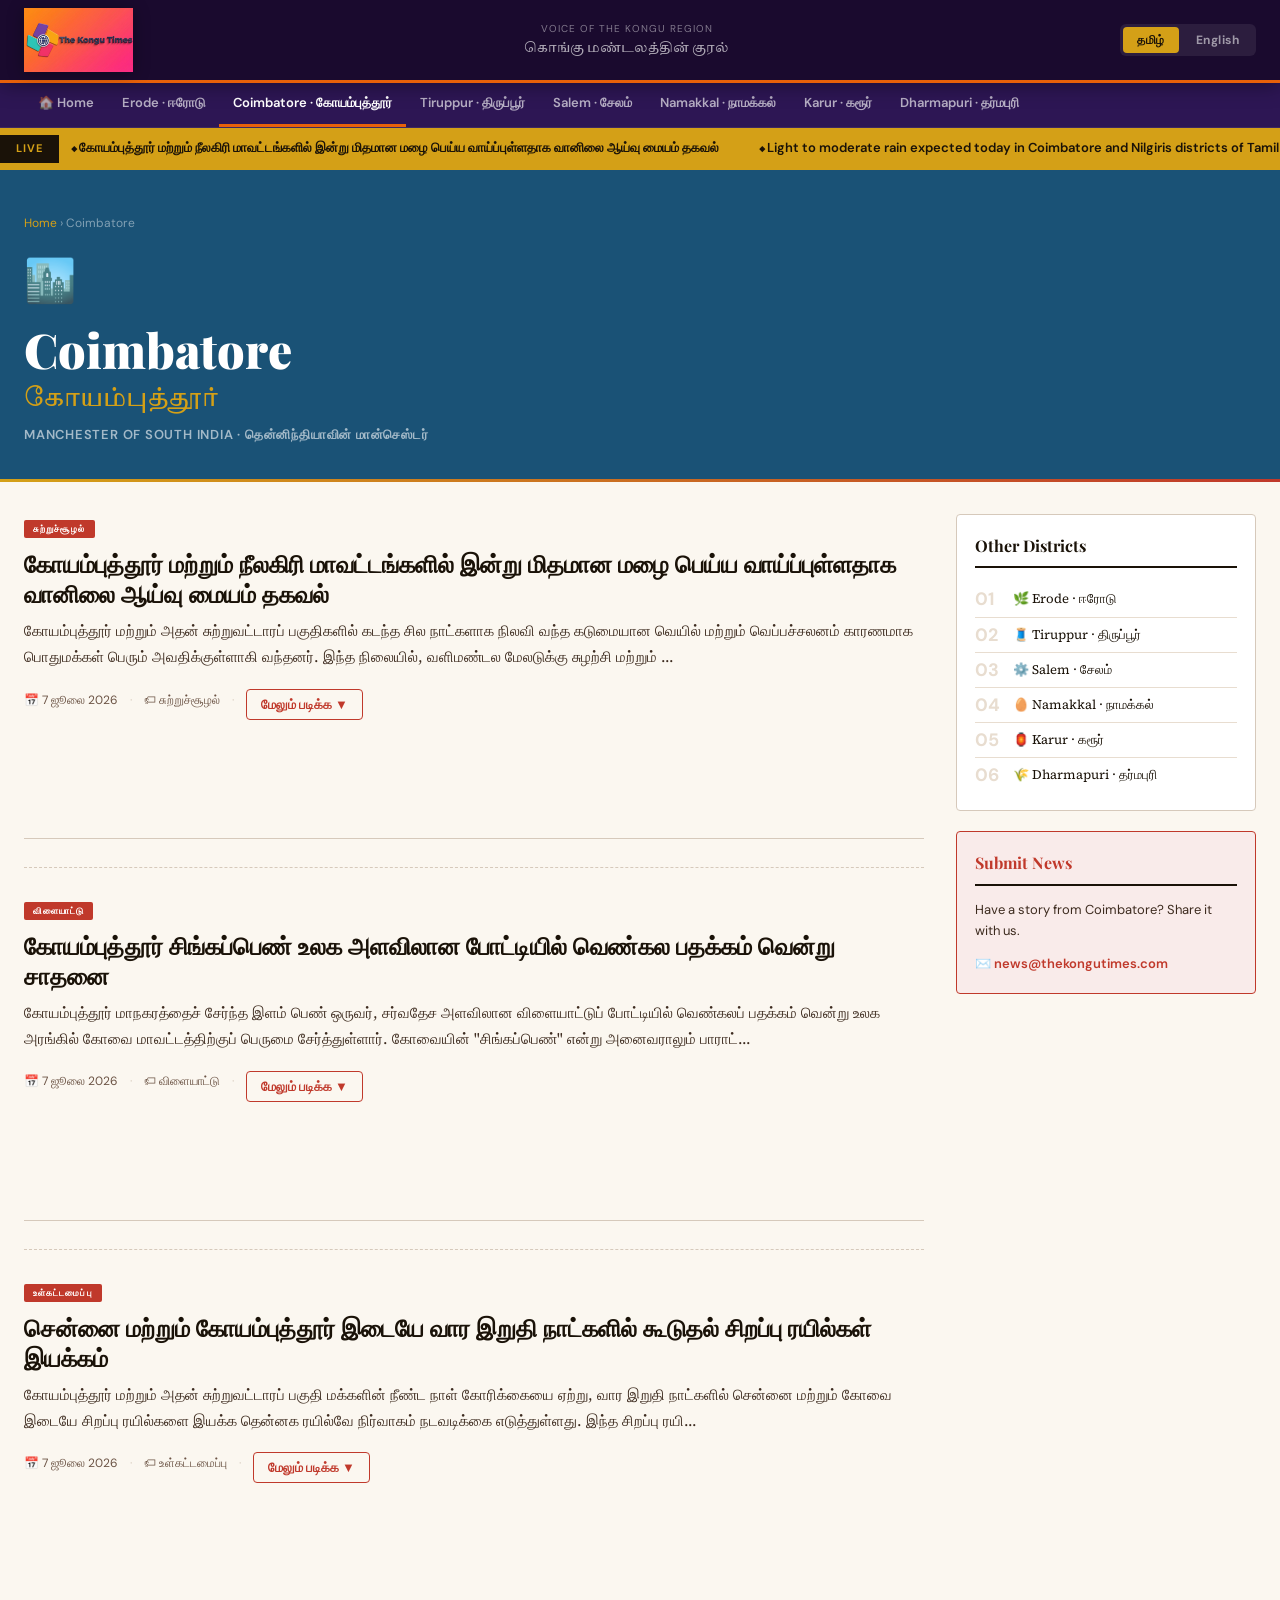
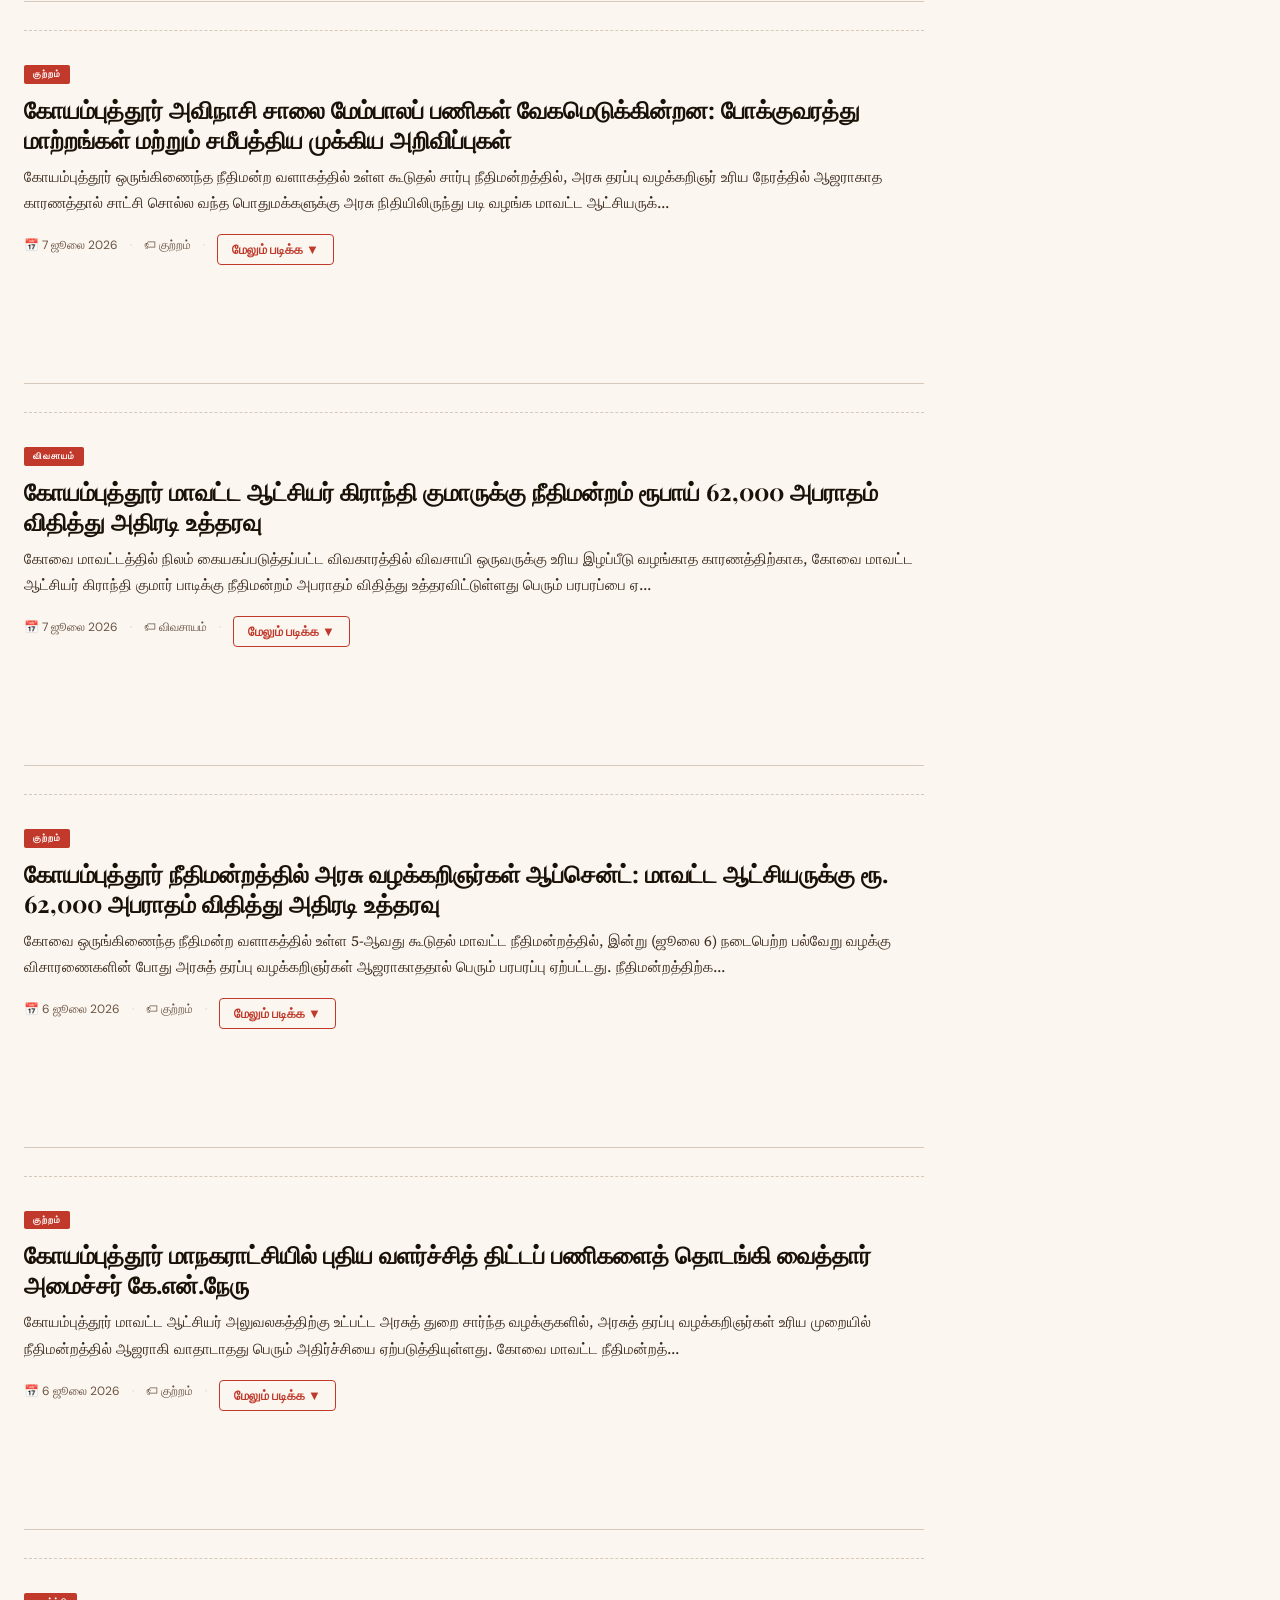
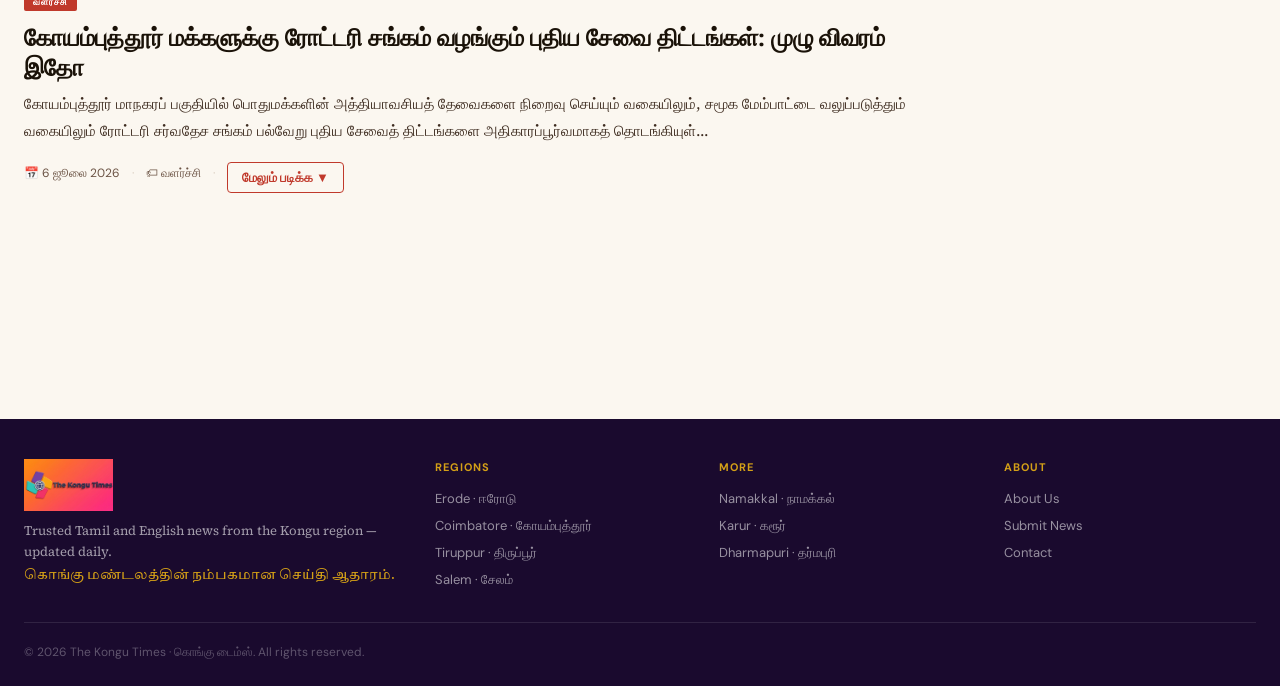
==== commit a7edc7f1: "🗞️ Auto news update — 2026-07-07 19:59 IST" ====
--- a/regions/coimbatore.html
+++ b/regions/coimbatore.html
@@ -5,7 +5,7 @@
 <meta name="robots" content="index,follow"/>
 <meta name="viewport" content="width=device-width,initial-scale=1"/>
 <meta name="description" id="meta-desc" content="Electricity supply to be disrupted in Coimbatore district due to power line maintenance work"/>
-<title>Coimbatore Woman Achieves Historic Bronze Medal Victory on the Prestigious World Stage | The Kongu Times</title>
+<title>Light to moderate rain expected today in Coimbatore and Nilgiris districts of Tamil Nadu | The Kongu Times</title>
 <link rel="stylesheet" href="../css/style.css"/>
 <link rel="icon" href="data:image/svg+xml,%3Csvg xmlns='http://www.w3.org/2000/svg' viewBox='0 0 100 100'%3E%3Ctext y='.9em' font-size='90'%3E%F0%9F%93%B0%3C/text%3E%3C/svg%3E"/>
 <meta property="og:type" content="website"/>
@@ -53,7 +53,7 @@
 </div></nav>
 
 <div class="news-ticker"><div class="ticker-inner"><span class="ticker-label">LIVE</span><div class="ticker-scroll"><div class="ticker-track">
-<!--TICKER-START--><span class="ticker-item">கோயம்புத்தூர் சிங்கப்பெண் உலக அளவிலான போட்டியில் வெண்கல பதக்கம் வென்று சாதனை</span><span class="ticker-item">Coimbatore Woman Achieves Historic Bronze Medal Victory on the Prestigious World Stage</span><span class="ticker-item">சென்னை மற்றும் கோயம்புத்தூர் இடையே வார இறுதி நாட்களில் கூடுதல் சிறப்பு ரயில்கள் இயக்கம்</span><span class="ticker-item">Special Trains Operated Between Chennai and Coimbatore During Weekends to Clear Rush</span><span class="ticker-item">கோயம்புத்தூர் அவிநாசி சாலை மேம்பாலப் பணிகள் வேகமெடுக்கின்றன: போக்குவரத்து மாற்றங்கள் மற்றும் சமீபத்திய முக்கிய அறிவிப்புகள்</span><span class="ticker-item">Coimbatore Avinashi Road Flyover Construction Accelerates with New Traffic Diversions and Updates</span><span class="ticker-item">கோயம்புத்தூர் மாவட்ட ஆட்சியர் கிராந்தி குமாருக்கு நீதிமன்றம் ரூபாய் 62,000 அபராதம் விதித்து அதிரடி உத்தரவு</span><span class="ticker-item">Coimbatore District Collector Kranthi Kumar Fined Rs 62000 by Court in Land Case</span><span class="ticker-item">கோயம்புத்தூர் சிங்கப்பெண் உலக அளவிலான போட்டியில் வெண்கல பதக்கம் வென்று சாதனை</span><span class="ticker-item">Coimbatore Woman Achieves Historic Bronze Medal Victory on the Prestigious World Stage</span><span class="ticker-item">சென்னை மற்றும் கோயம்புத்தூர் இடையே வார இறுதி நாட்களில் கூடுதல் சிறப்பு ரயில்கள் இயக்கம்</span><span class="ticker-item">Special Trains Operated Between Chennai and Coimbatore During Weekends to Clear Rush</span><span class="ticker-item">கோயம்புத்தூர் அவிநாசி சாலை மேம்பாலப் பணிகள் வேகமெடுக்கின்றன: போக்குவரத்து மாற்றங்கள் மற்றும் சமீபத்திய முக்கிய அறிவிப்புகள்</span><span class="ticker-item">Coimbatore Avinashi Road Flyover Construction Accelerates with New Traffic Diversions and Updates</span><span class="ticker-item">கோயம்புத்தூர் மாவட்ட ஆட்சியர் கிராந்தி குமாருக்கு நீதிமன்றம் ரூபாய் 62,000 அபராதம் விதித்து அதிரடி உத்தரவு</span><span class="ticker-item">Coimbatore District Collector Kranthi Kumar Fined Rs 62000 by Court in Land Case</span><!--TICKER-END-->
+<!--TICKER-START--><span class="ticker-item">கோயம்புத்தூர் மற்றும் நீலகிரி மாவட்டங்களில் இன்று மிதமான மழை பெய்ய வாய்ப்புள்ளதாக வானிலை ஆய்வு மையம் தகவல்</span><span class="ticker-item">Light to moderate rain expected today in Coimbatore and Nilgiris districts of Tamil Nadu</span><span class="ticker-item">கோயம்புத்தூர் சிங்கப்பெண் உலக அளவிலான போட்டியில் வெண்கல பதக்கம் வென்று சாதனை</span><span class="ticker-item">Coimbatore Woman Achieves Historic Bronze Medal Victory on the Prestigious World Stage</span><span class="ticker-item">சென்னை மற்றும் கோயம்புத்தூர் இடையே வார இறுதி நாட்களில் கூடுதல் சிறப்பு ரயில்கள் இயக்கம்</span><span class="ticker-item">Special Trains Operated Between Chennai and Coimbatore During Weekends to Clear Rush</span><span class="ticker-item">கோயம்புத்தூர் அவிநாசி சாலை மேம்பாலப் பணிகள் வேகமெடுக்கின்றன: போக்குவரத்து மாற்றங்கள் மற்றும் சமீபத்திய முக்கிய அறிவிப்புகள்</span><span class="ticker-item">Coimbatore Avinashi Road Flyover Construction Accelerates with New Traffic Diversions and Updates</span><span class="ticker-item">கோயம்புத்தூர் மற்றும் நீலகிரி மாவட்டங்களில் இன்று மிதமான மழை பெய்ய வாய்ப்புள்ளதாக வானிலை ஆய்வு மையம் தகவல்</span><span class="ticker-item">Light to moderate rain expected today in Coimbatore and Nilgiris districts of Tamil Nadu</span><span class="ticker-item">கோயம்புத்தூர் சிங்கப்பெண் உலக அளவிலான போட்டியில் வெண்கல பதக்கம் வென்று சாதனை</span><span class="ticker-item">Coimbatore Woman Achieves Historic Bronze Medal Victory on the Prestigious World Stage</span><span class="ticker-item">சென்னை மற்றும் கோயம்புத்தூர் இடையே வார இறுதி நாட்களில் கூடுதல் சிறப்பு ரயில்கள் இயக்கம்</span><span class="ticker-item">Special Trains Operated Between Chennai and Coimbatore During Weekends to Clear Rush</span><span class="ticker-item">கோயம்புத்தூர் அவிநாசி சாலை மேம்பாலப் பணிகள் வேகமெடுக்கின்றன: போக்குவரத்து மாற்றங்கள் மற்றும் சமீபத்திய முக்கிய அறிவிப்புகள்</span><span class="ticker-item">Coimbatore Avinashi Road Flyover Construction Accelerates with New Traffic Diversions and Updates</span><!--TICKER-END-->
 </div></div></div></div>
 
 <div class="region-hero" style="background:#1A5276">
@@ -72,6 +72,32 @@
 <!--AUTO-NEWS-START-->
 
 <article class="news-article" id="art1" itemscope itemtype="https://schema.org/NewsArticle">
+  <meta itemprop="datePublished" content="2026-07-07T19:55:23.754Z"/>
+  <meta itemprop="author" content="The Kongu Times"/>
+  
+  <div class="article-lang-ta">
+    <span class="article-label">சுற்றுச்சூழல்</span>
+    <h2 class="article-title" itemprop="headline">கோயம்புத்தூர் மற்றும் நீலகிரி மாவட்டங்களில் இன்று மிதமான மழை பெய்ய வாய்ப்புள்ளதாக வானிலை ஆய்வு மையம் தகவல்</h2>
+    <div class="article-preview article-preview-ta">கோயம்புத்தூர் மற்றும் அதன் சுற்றுவட்டாரப் பகுதிகளில் கடந்த சில நாட்களாக நிலவி வந்த கடுமையான வெயில் மற்றும் வெப்பச்சலனம் காரணமாக பொதுமக்கள் பெரும் அவதிக்குள்ளாகி வந்தனர். இந்த நிலையில், வளிமண்டல மேலடுக்கு சுழற்சி மற்றும் ...</div>
+    <div class="article-full article-full-ta" style="display:none"><p>கோயம்புத்தூர் மற்றும் அதன் சுற்றுவட்டாரப் பகுதிகளில் கடந்த சில நாட்களாக நிலவி வந்த கடுமையான வெயில் மற்றும் வெப்பச்சலனம் காரணமாக பொதுமக்கள் பெரும் அவதிக்குள்ளாகி வந்தனர். இந்த நிலையில், வளிமண்டல மேலடுக்கு சுழற்சி மற்றும் வெப்பச்சலனம் காரணமாக கோவை மாவட்டத்தின் பல்வேறு பகுதிகளில் இன்று மிதமான மழை பெய்யக்கூடும் என்று சென்னை வானிலை ஆய்வு மையம் அதிகாரப்பூர்வமாக அறிவித்துள்ளது. இந்த திடீர் வானிலை மாற்றமானது கோவை மாநகர மக்கள் மற்றும் விவசாயிகளிடையே மிகுந்த மகிழ்ச்சியையும் எதிர்பார்ப்பையும் ஏற்படுத்தியுள்ளது. குறிப்பாக, மாநகரின் முக்கிய பகுதிகளான காந்திபுரம், உக்கடம், பீளமேடு மற்றும் சிங்காநல்லூர் ஆகிய இடங்களில் குளிர்ந்த காற்று வீசத் தொடங்கியுள்ளதுடன், மேகமூட்டமான சூழலும் காணப்படுகிறது.</p><p>இந்த மழையின் பின்னணியில் உள்ள காரணங்களை வானிலை ஆராய்ச்சி மைய அதிகாரிகள் விரிவாக விளக்கியுள்ளனர். கோடைக்காலம் முடிவடைந்த நிலையிலும், போதிய பருவமழை இன்னும் தீவிரமடையாததால் நிலப்பரப்பில் வெப்பத்தின் தாக்கம் அதிகமாகவே நீடித்து வந்தது. தற்போது ஏற்பட்டுள்ள வளிமண்டல கீழடுக்கு சுழற்சி காரணமாக, அரபிக்கடலில் இருந்து வீசும் ஈரப்பதம் மிக்க காற்று மேற்கு தொடர்ச்சி மலைப்பகுதியை நோக்கி நகர்கிறது. இதனால், கோவை மற்றும் நீலகிரி மாவட்டங்களின் மலைச்சரிவு பகுதிகளில் மேகங்கள் திரண்டு மழை பொழிவிற்கான சாதகமான சூழல் உருவாகியுள்ளது என்று அதிகாரிகள் தரப்பில் தெரிவிக்கப்பட்டுள்ளது.</p><p>இந்த திடீர் மழைப்பொழிவு கோயம்புத்தூர் மாவட்ட மக்களின் அன்றாட வாழ்க்கையில் பல்வேறு சாதகமான தாக்கங்களை ஏற்படுத்தியுள்ளது. கடந்த சில வாரங்களாக நிலவி வந்த உஷ்ணமான காலநிலை மாறி, தற்போது நகர் முழுவதும் ஒரு குளிர்ந்த மற்றும் இதமான சூழல் நிலவுகிறது. இதனால் கோடை வெப்பத்தில் இருந்து தப்பிக்க ஏங்கித் தவித்த பொதுமக்கள் மற்றும் குழந்தைகள் பெரும் நிம்மதி அடைந்துள்ளனர். மேலும், இந்த மிதமான மழையானது கோவை மற்றும் அதன் புறநகர் பகுதிகளில் பயிரிடப்பட்டுள்ள தென்னை, காய்கறிகள் மற்றும் இதர மானாவாரி பயிர்களுக்கு மிகவும் பயனுள்ளதாக இருக்கும் என்று உள்ளூர் விவசாயிகள் மகிழ்ச்சியுடன் தெரிவித்துள்ளனர். </p><p>மழைப்பொழிவைத் தொடர்ந்து கோவை மாநகராட்சி மற்றும் மாவட்ட நிர்வாகம் பல்வேறு முன்னெச்சரிக்கை நடவடிக்கைகளை போர்க்கால அடிப்படையில் மேற்கொண்டு வருகிறது. மாநகராட்சி ஆணையர் மற்றும் மாவட்ட ஆட்சியர் ஆகியோரின் அறிவுறுத்தலின்படி, தாழ்வான பகுதிகளில் தேங்கும் மழைநீரை உடனடியாக அகற்றுவதற்கும், வடிகால்களை சீரமைப்பதற்கும் சிறப்பு தூய்மைப் பணியாளர்கள் குழுக்கள் நியமிக்கப்பட்டுள்ளனர். மேலும், மழையினால் மின்சார விநியோகத்தில் ஏதேனும் இடையூறுகள் ஏற்பட்டால், அதனை உடனுக்குடன் சரிசெய்ய மின்சார வாரிய ஊழியர்களும் தயார் நிலையில் வைக்கப்பட்டுள்ளனர். </p><p>தற்போதைய வானிலை சூழ்நிலை குறித்து மாவட்ட நிர்வாக அதிகாரிகள் மற்றும் வானிலை ஆய்வாளர்கள் பொதுமக்களுக்கு சில முக்கிய ஆலோசனைகளை வழங்கியுள்ளனர். அதன்படி, மலைப்பகுதிகளுக்கு பயணம் மேற்கொள்ளும் வாகன ஓட்டிகள் கவனமுடன் செயல்பட வேண்டும் என்றும், குறிப்பாக கோவை குற்றாலம் மற்றும் ஆனைமலை போன்ற சுற்றுலா தலங்களுக்குச் செல்வோர் நீர்நிலைகளில் இறங்கும் போது எச்சரிக்கையுடன் இருக்க வேண்டும் என்றும் அறிவுறுத்தப்பட்டுள்ளது. மேலும், அடுத்த சில நாட்களுக்கு வானிலை மாற்றங்களை உன்னிப்பாக கவனித்து, அதற்கேற்ப பொதுமக்கள் தங்களின் பயணங்களையும் அன்றாட பணிகளையும் திட்டமிட்டுக்கொள்ள வேண்டும் என்று அதிகாரிகள் கேட்டுக்கொண்டுள்ளனர்.</p></div>
+  </div>
+  <div class="article-lang-en" style="display:none">
+    <span class="article-label">Environment</span>
+    <h2 class="article-title">Light to moderate rain expected today in Coimbatore and Nilgiris districts of Tamil Nadu</h2>
+    <div class="article-preview article-preview-en">The Regional Meteorological Centre has issued a weather forecast predicting light to moderate rainfall across Coimbatore district today, bringing a much-needed respite from the recent humid conditions. According to weath...</div>
+    <div class="article-full article-full-en" style="display:none"><p>The Regional Meteorological Centre has issued a weather forecast predicting light to moderate rainfall across Coimbatore district today, bringing a much-needed respite from the recent humid conditions. According to weather officials, a convective atmospheric circulation over the western ghats region has triggered these localized showers, which are expected to intensify during the evening hours. Local meteorologists have indicated that the easterly winds carrying moisture from the Bay of Bengal are interacting with the cool mountain air, creating ideal conditions for precipitation. Residents in both the urban pockets and the peripheral areas of the district have been advised to prepare for sudden spells of rain throughout the day.</p><p>This sudden shift in weather patterns comes as a welcome relief for the agricultural community in the rural belts of Coimbatore, particularly those cultivating cash crops and seasonal vegetables. Farmers in regions like Thondamuthur, Karamadai, and Pollachi have expressed optimism that the steady showers will replenish the depleting soil moisture and benefit their standing crops. Additionally, the local groundwater levels, which had begun to dip due to a prolonged dry spell, are expected to receive a minor boost from this wet spell. Environmental activists in the city have also noted that the rain will help settle the rising dust levels, temporarily improving the air quality index across the industrial corridors of the district.</p><p>However, the impending showers have also raised immediate concerns among urban commuters and daily wage workers who navigate the busy streets of Coimbatore city. Key traffic junctions, including those near Gandhipuram, Ukkadam, and Avinashi Road, are prone to severe waterlogging even during moderate rainfall due to ongoing infrastructure projects and clogged storm drains. Office-goers and school students have been cautioned to plan their travel well in advance to avoid getting stranded in traffic snarls. Street vendors and small-scale business owners operating in open markets have already started taking precautionary measures, covering their merchandise with plastic sheets to prevent damage from the rain.</p><p>In response to the weather advisory, the Coimbatore District Administration and the City Municipal Corporation have mobilized their emergency response teams to handle any potential challenges. Municipal workers have been deployed to clear garbage and blockages from major drainage channels in low-lying residential areas to ensure the smooth flow of rainwater. The civic body has also set up a round-the-clock helpline number for citizens to report waterlogging, fallen trees, or power disruptions. Furthermore, the electricity board has positioned maintenance staff at key substations to quickly rectify any localized power outages that might be caused by strong winds accompanying the rain.</p><p>Looking ahead, weather experts suggest that this intermittent rainy trend in the Coimbatore region is likely to persist for the next couple of days before the dry weather resumes. The district administration has appealed to the public to remain vigilant, avoid standing under old structures or weak trees during heavy winds, and refrain from driving through flooded underpasses. Health department officials have also issued a advisory urging residents to prevent water stagnation around their households to curb the breeding of mosquitoes. As the first drops of rain begin to cool the city, the local authorities remain confident that their preemptive measures will mitigate any major disruptions to daily life.</p></div>
+  </div>
+  <div class="article-meta">
+    <span>📅 <span class="date-ta">7 ஜூலை 2026</span><span class="date-en" style="display:none">7 July 2026</span></span>
+    <span class="meta-dot">·</span><span>🏷 <span class="cat-ta">சுற்றுச்சூழல்</span><span class="cat-en" style="display:none">Environment</span></span>
+    <span class="meta-dot">·</span>
+    <button class="read-more-btn" onclick="toggleArticle('art1',this)" aria-expanded="false">மேலும் படிக்க ▼</button>
+  </div>
+  <div class="ad-slot"><!-- ADSENSE --></div>
+</article>
+<hr class="article-divider"/>
+
+<article class="news-article" id="art2" itemscope itemtype="https://schema.org/NewsArticle">
   <meta itemprop="datePublished" content="2026-07-07T14:34:27.731Z"/>
   <meta itemprop="author" content="The Kongu Times"/>
   
@@ -91,13 +117,13 @@
     <span>📅 <span class="date-ta">7 ஜூலை 2026</span><span class="date-en" style="display:none">7 July 2026</span></span>
     <span class="meta-dot">·</span><span>🏷 <span class="cat-ta">விளையாட்டு</span><span class="cat-en" style="display:none">Sports</span></span>
     <span class="meta-dot">·</span>
-    <button class="read-more-btn" onclick="toggleArticle('art1',this)" aria-expanded="false">மேலும் படிக்க ▼</button>
-  </div>
-  <div class="ad-slot"><!-- ADSENSE --></div>
-</article>
-<hr class="article-divider"/>
-
-<article class="news-article" id="art2" itemscope itemtype="https://schema.org/NewsArticle">
+    <button class="read-more-btn" onclick="toggleArticle('art2',this)" aria-expanded="false">மேலும் படிக்க ▼</button>
+  </div>
+  <div class="ad-slot"><!-- ADSENSE --></div>
+</article>
+<hr class="article-divider"/>
+
+<article class="news-article" id="art3" itemscope itemtype="https://schema.org/NewsArticle">
   <meta itemprop="datePublished" content="2026-07-07T09:41:41.120Z"/>
   <meta itemprop="author" content="The Kongu Times"/>
   
@@ -117,13 +143,13 @@
     <span>📅 <span class="date-ta">7 ஜூலை 2026</span><span class="date-en" style="display:none">7 July 2026</span></span>
     <span class="meta-dot">·</span><span>🏷 <span class="cat-ta">உள்கட்டமைப்பு</span><span class="cat-en" style="display:none">Infrastructure</span></span>
     <span class="meta-dot">·</span>
-    <button class="read-more-btn" onclick="toggleArticle('art2',this)" aria-expanded="false">மேலும் படிக்க ▼</button>
-  </div>
-  <div class="ad-slot"><!-- ADSENSE --></div>
-</article>
-<hr class="article-divider"/>
-
-<article class="news-article" id="art3" itemscope itemtype="https://schema.org/NewsArticle">
+    <button class="read-more-btn" onclick="toggleArticle('art3',this)" aria-expanded="false">மேலும் படிக்க ▼</button>
+  </div>
+  <div class="ad-slot"><!-- ADSENSE --></div>
+</article>
+<hr class="article-divider"/>
+
+<article class="news-article" id="art4" itemscope itemtype="https://schema.org/NewsArticle">
   <meta itemprop="datePublished" content="2026-07-07T03:25:41.612Z"/>
   <meta itemprop="author" content="The Kongu Times"/>
   
@@ -143,13 +169,13 @@
     <span>📅 <span class="date-ta">7 ஜூலை 2026</span><span class="date-en" style="display:none">7 July 2026</span></span>
     <span class="meta-dot">·</span><span>🏷 <span class="cat-ta">குற்றம்</span><span class="cat-en" style="display:none">Crime</span></span>
     <span class="meta-dot">·</span>
-    <button class="read-more-btn" onclick="toggleArticle('art3',this)" aria-expanded="false">மேலும் படிக்க ▼</button>
-  </div>
-  <div class="ad-slot"><!-- ADSENSE --></div>
-</article>
-<hr class="article-divider"/>
-
-<article class="news-article" id="art4" itemscope itemtype="https://schema.org/NewsArticle">
+    <button class="read-more-btn" onclick="toggleArticle('art4',this)" aria-expanded="false">மேலும் படிக்க ▼</button>
+  </div>
+  <div class="ad-slot"><!-- ADSENSE --></div>
+</article>
+<hr class="article-divider"/>
+
+<article class="news-article" id="art5" itemscope itemtype="https://schema.org/NewsArticle">
   <meta itemprop="datePublished" content="2026-07-07T03:25:41.612Z"/>
   <meta itemprop="author" content="The Kongu Times"/>
   
@@ -169,13 +195,13 @@
     <span>📅 <span class="date-ta">7 ஜூலை 2026</span><span class="date-en" style="display:none">7 July 2026</span></span>
     <span class="meta-dot">·</span><span>🏷 <span class="cat-ta">விவசாயம்</span><span class="cat-en" style="display:none">Agriculture</span></span>
     <span class="meta-dot">·</span>
-    <button class="read-more-btn" onclick="toggleArticle('art4',this)" aria-expanded="false">மேலும் படிக்க ▼</button>
-  </div>
-  <div class="ad-slot"><!-- ADSENSE --></div>
-</article>
-<hr class="article-divider"/>
-
-<article class="news-article" id="art5" itemscope itemtype="https://schema.org/NewsArticle">
+    <button class="read-more-btn" onclick="toggleArticle('art5',this)" aria-expanded="false">மேலும் படிக்க ▼</button>
+  </div>
+  <div class="ad-slot"><!-- ADSENSE --></div>
+</article>
+<hr class="article-divider"/>
+
+<article class="news-article" id="art6" itemscope itemtype="https://schema.org/NewsArticle">
   <meta itemprop="datePublished" content="2026-07-06T19:57:50.444Z"/>
   <meta itemprop="author" content="The Kongu Times"/>
   <img class="article-featured-img" src="https://feeds.abplive.com/onecms/images/uploaded-images/2026/07/06/3309df48412139e90cdb951a7efa1cba1783359742121193_original.JPG" alt="" loading="lazy" onerror="this.style.display='none'"/>
@@ -195,13 +221,13 @@
     <span>📅 <span class="date-ta">6 ஜூலை 2026</span><span class="date-en" style="display:none">6 July 2026</span></span>
     <span class="meta-dot">·</span><span>🏷 <span class="cat-ta">குற்றம்</span><span class="cat-en" style="display:none">Crime</span></span>
     <span class="meta-dot">·</span>
-    <button class="read-more-btn" onclick="toggleArticle('art5',this)" aria-expanded="false">மேலும் படிக்க ▼</button>
-  </div>
-  <div class="ad-slot"><!-- ADSENSE --></div>
-</article>
-<hr class="article-divider"/>
-
-<article class="news-article" id="art6" itemscope itemtype="https://schema.org/NewsArticle">
+    <button class="read-more-btn" onclick="toggleArticle('art6',this)" aria-expanded="false">மேலும் படிக்க ▼</button>
+  </div>
+  <div class="ad-slot"><!-- ADSENSE --></div>
+</article>
+<hr class="article-divider"/>
+
+<article class="news-article" id="art7" itemscope itemtype="https://schema.org/NewsArticle">
   <meta itemprop="datePublished" content="2026-07-06T19:57:50.444Z"/>
   <meta itemprop="author" content="The Kongu Times"/>
   
@@ -221,13 +247,13 @@
     <span>📅 <span class="date-ta">6 ஜூலை 2026</span><span class="date-en" style="display:none">6 July 2026</span></span>
     <span class="meta-dot">·</span><span>🏷 <span class="cat-ta">குற்றம்</span><span class="cat-en" style="display:none">Crime</span></span>
     <span class="meta-dot">·</span>
-    <button class="read-more-btn" onclick="toggleArticle('art6',this)" aria-expanded="false">மேலும் படிக்க ▼</button>
-  </div>
-  <div class="ad-slot"><!-- ADSENSE --></div>
-</article>
-<hr class="article-divider"/>
-
-<article class="news-article" id="art7" itemscope itemtype="https://schema.org/NewsArticle">
+    <button class="read-more-btn" onclick="toggleArticle('art7',this)" aria-expanded="false">மேலும் படிக்க ▼</button>
+  </div>
+  <div class="ad-slot"><!-- ADSENSE --></div>
+</article>
+<hr class="article-divider"/>
+
+<article class="news-article" id="art8" itemscope itemtype="https://schema.org/NewsArticle">
   <meta itemprop="datePublished" content="2026-07-06T19:57:50.444Z"/>
   <meta itemprop="author" content="The Kongu Times"/>
   
@@ -246,32 +272,6 @@
   <div class="article-meta">
     <span>📅 <span class="date-ta">6 ஜூலை 2026</span><span class="date-en" style="display:none">6 July 2026</span></span>
     <span class="meta-dot">·</span><span>🏷 <span class="cat-ta">வளர்ச்சி</span><span class="cat-en" style="display:none">Development</span></span>
-    <span class="meta-dot">·</span>
-    <button class="read-more-btn" onclick="toggleArticle('art7',this)" aria-expanded="false">மேலும் படிக்க ▼</button>
-  </div>
-  <div class="ad-slot"><!-- ADSENSE --></div>
-</article>
-<hr class="article-divider"/>
-
-<article class="news-article" id="art8" itemscope itemtype="https://schema.org/NewsArticle">
-  <meta itemprop="datePublished" content="2026-07-06T19:57:50.444Z"/>
-  <meta itemprop="author" content="The Kongu Times"/>
-  
-  <div class="article-lang-ta">
-    <span class="article-label">சுற்றுச்சூழல்</span>
-    <h2 class="article-title" itemprop="headline">கோயம்புத்தூர் மாநகராட்சியில் 24 மணி நேர குடிநீர் திட்டப் பணிகளை விரைந்து முடிக்க மேயர் உத்தரவு</h2>
-    <div class="article-preview article-preview-ta">கோயம்புத்தூர் மாவட்டத்தின் மிக முக்கிய சுற்றுலாத் தலங்களில் ஒன்றாக விளங்கும் கோவை குற்றாலம் அருவி, மேற்குத் தொடர்ச்சி மலைப்பகுதியில் பெய்து வரும் கனமழை காரணமாக தற்காலிகமாக மூடப்பட்டுள்ளது. கோவை குற்றாலம் அமைந்துள்ள சாடிவ...</div>
-    <div class="article-full article-full-ta" style="display:none"><p>கோயம்புத்தூர் மாவட்டத்தின் மிக முக்கிய சுற்றுலாத் தலங்களில் ஒன்றாக விளங்கும் கோவை குற்றாலம் அருவி, மேற்குத் தொடர்ச்சி மலைப்பகுதியில் பெய்து வரும் கனமழை காரணமாக தற்காலிகமாக மூடப்பட்டுள்ளது. கோவை குற்றாலம் அமைந்துள்ள சாடிவயல் மற்றும் அதன் சுற்றுவட்டார வனப்பகுதிகளில் கடந்த சில தினங்களாகத் தொடர்ந்து பலத்த மழை பெய்து வருகிறது. இதன் காரணமாக, மலையிலிருந்து வரும் நீர்வரத்து வழக்கத்தை விடப் பலமடங்கு அதிகரித்து, அருவியில் வெள்ளப்பெருக்கு ஏற்பட்டுள்ளது. பாதுகாப்பு காரணங்களுக்காகவும், சுற்றுலாப் பயணிகளின் நலனைக் கருத்தில் கொண்டும் இந்த தற்காலிகத் தடை உத்தரவு உடனடியாக அமலுக்கு வந்துள்ளது.</p><p>மேற்குத் தொடர்ச்சி மலைப் பகுதியில் திடீரென ஏற்படும் வெள்ளப்பெருக்கால் அசம்பாவிதங்கள் ஏதேனும் நிகழ்ந்துவிடக் கூடாது என்பதில் வனத்துறை அதிகாரிகள் மிகவும் தீவிரமாக உள்ளனர். சாடிவயல் பகுதியில் உள்ள நீரோடைகளிலும், அருவியின் முக்கியப் பாதைகளிலும் காட்டாற்று வெள்ளம் கரைபுரண்டு ஓடுவதால், சுற்றுலாப் பயணிகள் அருவிக்குச் செல்லும் பாதை சேதமடையும் அபாயம் ஏற்பட்டுள்ளது. வனத்துறையினர் தொடர்ந்து நிலைமையைக் கண்காணித்து வரும் நிலையில், மழைப்பொழிவு குறைந்து, நீர்வரத்து சீரான நிலைக்குத் திரும்பும் வரை இந்தத் தடை நீடிக்கும் என்று அறிவிக்கப்பட்டுள்ளது.</p><p>இந்தத் தற்காலிக மூடல் நடவடிக்கையானது வார இறுதி நாட்களில் கோவை குற்றாலத்திற்கு வரவிருந்த ஆயிரக்கணக்கான சுற்றுலாப் பயணிகளுக்குப் பெரும் ஏமாற்றத்தை அளித்துள்ளது. கோயம்புத்தூர் மட்டுமின்றி, அண்டை மாவட்டங்களான திருப்பூர், ஈரோடு மற்றும் கேரள மாநிலப் பகுதிகளில் இருந்தும் ஏராளமான மக்கள் தங்களது குடும்பத்தினருடன் இங்கு வருவது வழக்கம். தற்போது அருவி மூடப்பட்டுள்ளதால், சாடிவயல் சோதனைச் சாவடி வரை வந்த சுற்றுலாப் பயணிகள் ஏமாற்றத்துடன் திருப்பி அனுப்பப்பட்டு வருகின்றனர். இதனால் அப்பகுதியில் உள்ள சிறு வியாபாரிகள் மற்றும் உள்ளூர் மக்களின் வாழ்வாதாரமும் தற்காலிகமாகப் பாதிக்கப்பட்டுள்ளது.</p><p>வனத்துறை அதிகாரிகள் தரப்பில் இதுகுறித்துத் தெரிவிக்கும்போது, "சுற்றுலாப் பயணிகளின் பாதுகாப்பே எங்களின் முதல் முன்னுரிமையாகும். மலைப்பகுதியில் பெய்யும் மழையின் அளவை எங்களால் கணிக்க முடியாது என்பதால், திடீரென ஏற்படும் வெள்ளப்பெருக்கில் சிக்கிக் கொள்வதைத் தவிர்க்கவே இந்த முன்னெச்சரிக்கை நடவடிக்கை எடுக்கப்பட்டுள்ளது. கோவை குற்றால அருவிப் பகுதியில் தொடர்ந்து கண்காணிப்புப் பணியில் வன ஊழியர்கள் ஈடுபடுத்தப்பட்டுள்ளனர். நீர்வரத்து இயல்பு நிலைக்குத் திரும்பியவுடன், மாவட்ட நிர்வாகத்தின் ஆலோசனையின் பேரில் அருவி மீண்டும் திறக்கப்படும் தேதி அதிகாரப்பூர்வமாக அறிவிக்கப்படும்," என்று கூறியுள்ளனர்.</p><p>கோயம்புத்தூர் மாவட்ட நிர்வாகம் மற்றும் வனத்துறை சார்பில், கோவை குற்றாலத்திற்கு வரத் திட்டமிடும் சுற்றுலாப் பயணிகள், வனத்துறையின் அதிகாரப்பூர்வ அறிவிப்புகளைப் பார்த்துவிட்டுத் தங்களது பயணத்தைத் திட்டமிடுமாறு கேட்டுக் கொள்ளப்பட்டுள்ளது. மேலும், தடை உத்தரவை மீறி யாரும் காப்புக்காட்டுப் பகுதிகளுக்குள்ளோ அல்லது ஆபத்தான நீர்நிலைப் பகுதிகளுக்கோ செல்ல வேண்டாம் என்றும், மீறுபவர்கள் மீது கடுமையான வனச்சட்டங்களின்படி நடவடிக்கை எடுக்கப்படும் என்றும் எச்சரிக்கப்பட்டுள்ளது. கோவையின் இயற்கை எழிலைக் காண வரும் மக்கள், தற்போதைய பருவமழைச் சூழலைக் கருத்தில் கொண்டு அதிகாரிகளுக்கு முழு ஒத்துழைப்பு நல்க வேண்டும் என வலியுறுத்தப்பட்டுள்ளது.</p></div>
-  </div>
-  <div class="article-lang-en" style="display:none">
-    <span class="article-label">Environment</span>
-    <h2 class="article-title">Coimbatore Mayor Instructs Officials to Expedite 24-Hour Drinking Water Supply Scheme Works</h2>
-    <div class="article-preview article-preview-en">The pristine and highly popular eco-tourism destination of Kovai Kutralam, nestled in the foot slopes of the Western Ghats near Siruvani in Coimbatore district, has been temporarily closed to the public and tourists. The...</div>
-    <div class="article-full article-full-en" style="display:none"><p>The pristine and highly popular eco-tourism destination of Kovai Kutralam, nestled in the foot slopes of the Western Ghats near Siruvani in Coimbatore district, has been temporarily closed to the public and tourists. The decision was taken by the Coimbatore Forest Division following a sudden and heavy spell of rainfall in the catchment areas of the Western Ghats, which led to a significant and rapid rise in the water flow at the Kovai Kutralam falls. Forest officials noted that the safety of visitors is of paramount importance, and allowing tourists near the cascading waters under such volatile weather conditions could lead to hazardous situations. </p><p>According to local forest rangers and administrative officials, the region has been experiencing intermittent heavy downpours over the last forty-eight hours, causing the mountain streams that feed the main waterfall to swell rapidly. Fearing flash floods and slippery rocky terrains, the forest department immediately deployed staff to clear the bathing areas and officially announced the suspension of entry for tourists until further notice. This preemptive measure is a standard safety protocol implemented by the Coimbatore administration whenever the water levels cross the danger threshold, ensuring that no untoward incidents occur in the dense forest zone.</p><p>The sudden closure has had a direct impact on both local residents and travellers from neighbouring districts who flock to the scenic spot, especially during the weekends, to escape the city heat. Several disappointed tourists who had travelled long distances to visit the falls had to be turned back at the Sadivayal check post, which serves as the entry point to the eco-tourism site. Local vendors, small tea stall owners, and transport operators in the Alandurai and Sadivayal areas have also expressed concern over the temporary shutdown, as their daily livelihoods are heavily dependent on the steady influx of visitors to the waterfalls.</p><p>In response to the situation, senior officials from the Coimbatore Forest Division have issued a public advisory urging people to cooperate with the department and avoid planning trips to the forest area for the next few days. Forest guards have been stationed at key vantage points and entry gates to monitor the water levels continuously and to prevent any unauthorized entry into the reserve forest. Official sources indicated that a thorough assessment of the weather conditions and water flow will be conducted daily, and the waterfalls will be reopened to the public only after the water flow subsides to a completely safe level.</p><p>Residents of Coimbatore have largely welcomed the timely intervention by the authorities, acknowledging that flash floods in these forest streams can be highly unpredictable and dangerous. The district administration has also requested the public to stay updated through official government press releases rather than relying on unverified social media reports regarding the status of the tourist spot. With the monsoon patterns showing increased activity across the Western Ghats, the Coimbatore Forest Department remains on high alert, prioritizing ecological preservation and public safety above all else.</p></div>
-  </div>
-  <div class="article-meta">
-    <span>📅 <span class="date-ta">6 ஜூலை 2026</span><span class="date-en" style="display:none">6 July 2026</span></span>
-    <span class="meta-dot">·</span><span>🏷 <span class="cat-ta">சுற்றுச்சூழல்</span><span class="cat-en" style="display:none">Environment</span></span>
     <span class="meta-dot">·</span>
     <button class="read-more-btn" onclick="toggleArticle('art8',this)" aria-expanded="false">மேலும் படிக்க ▼</button>
   </div>
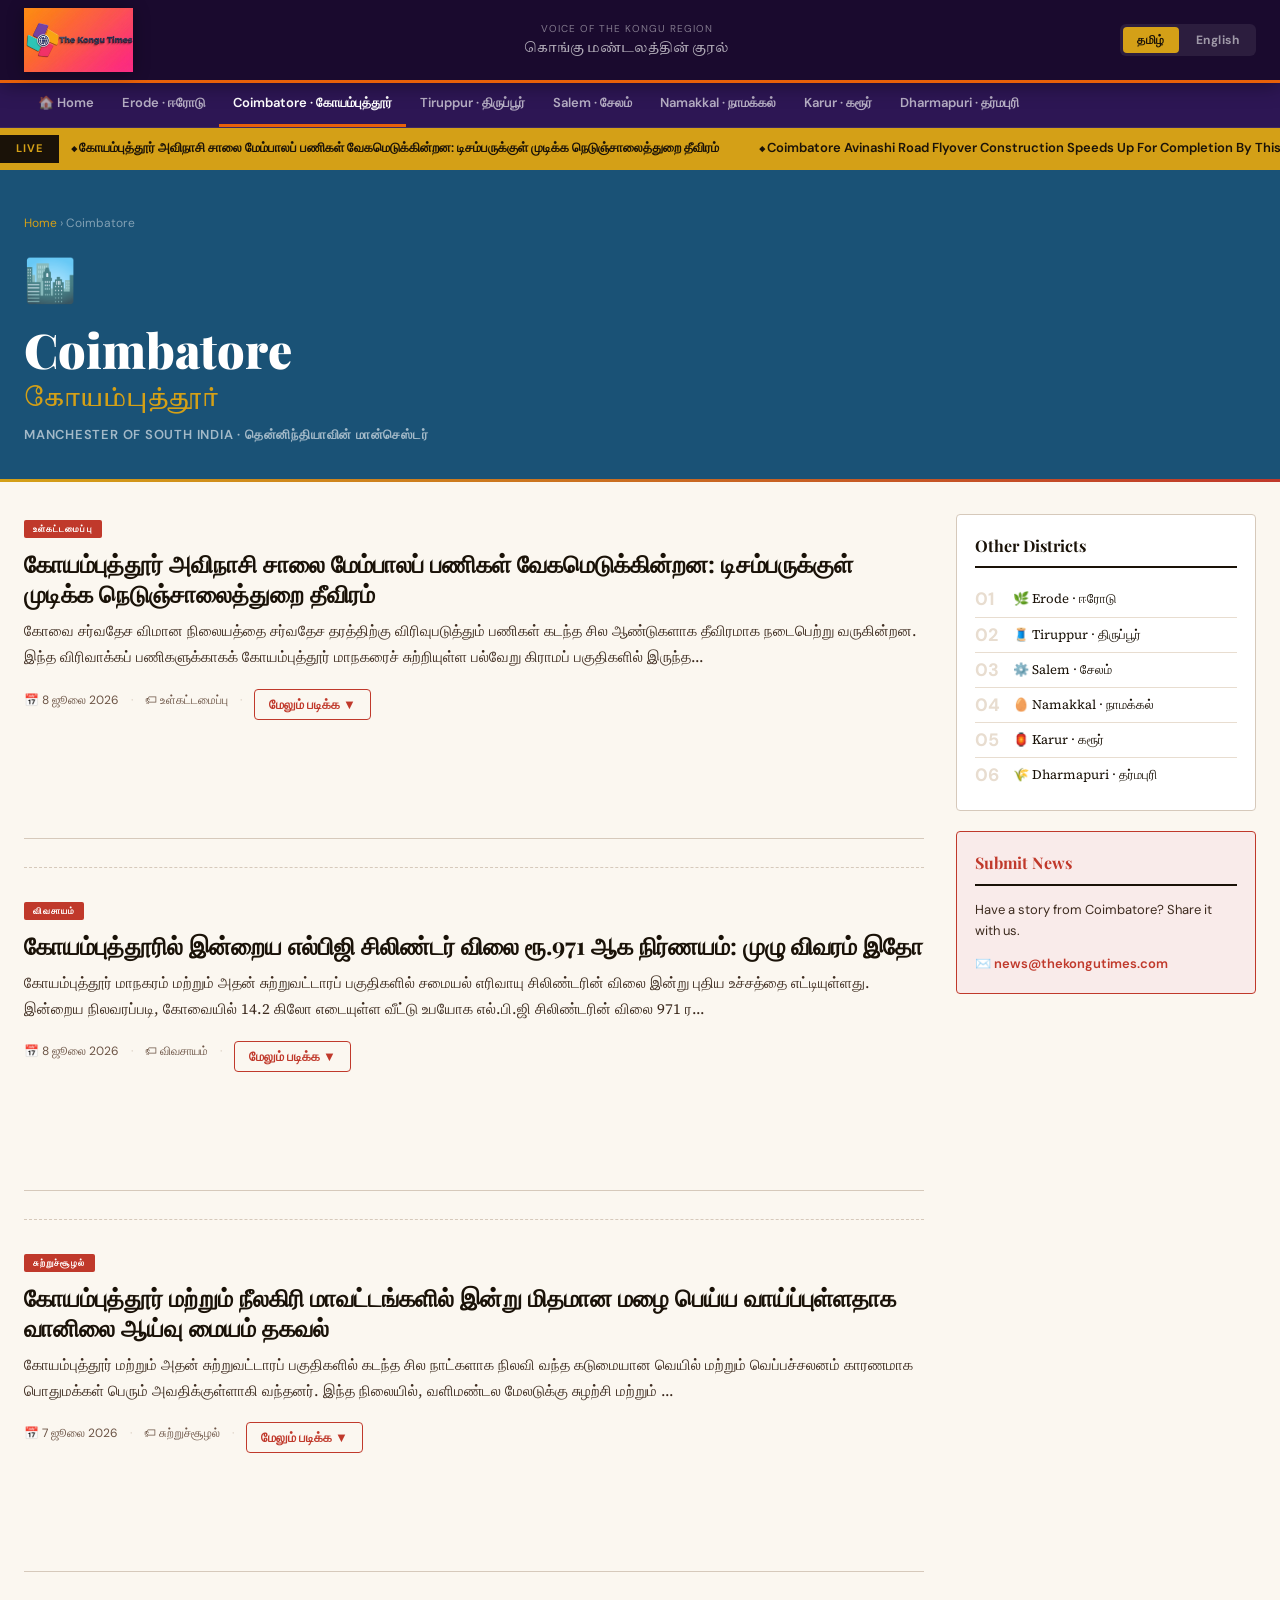
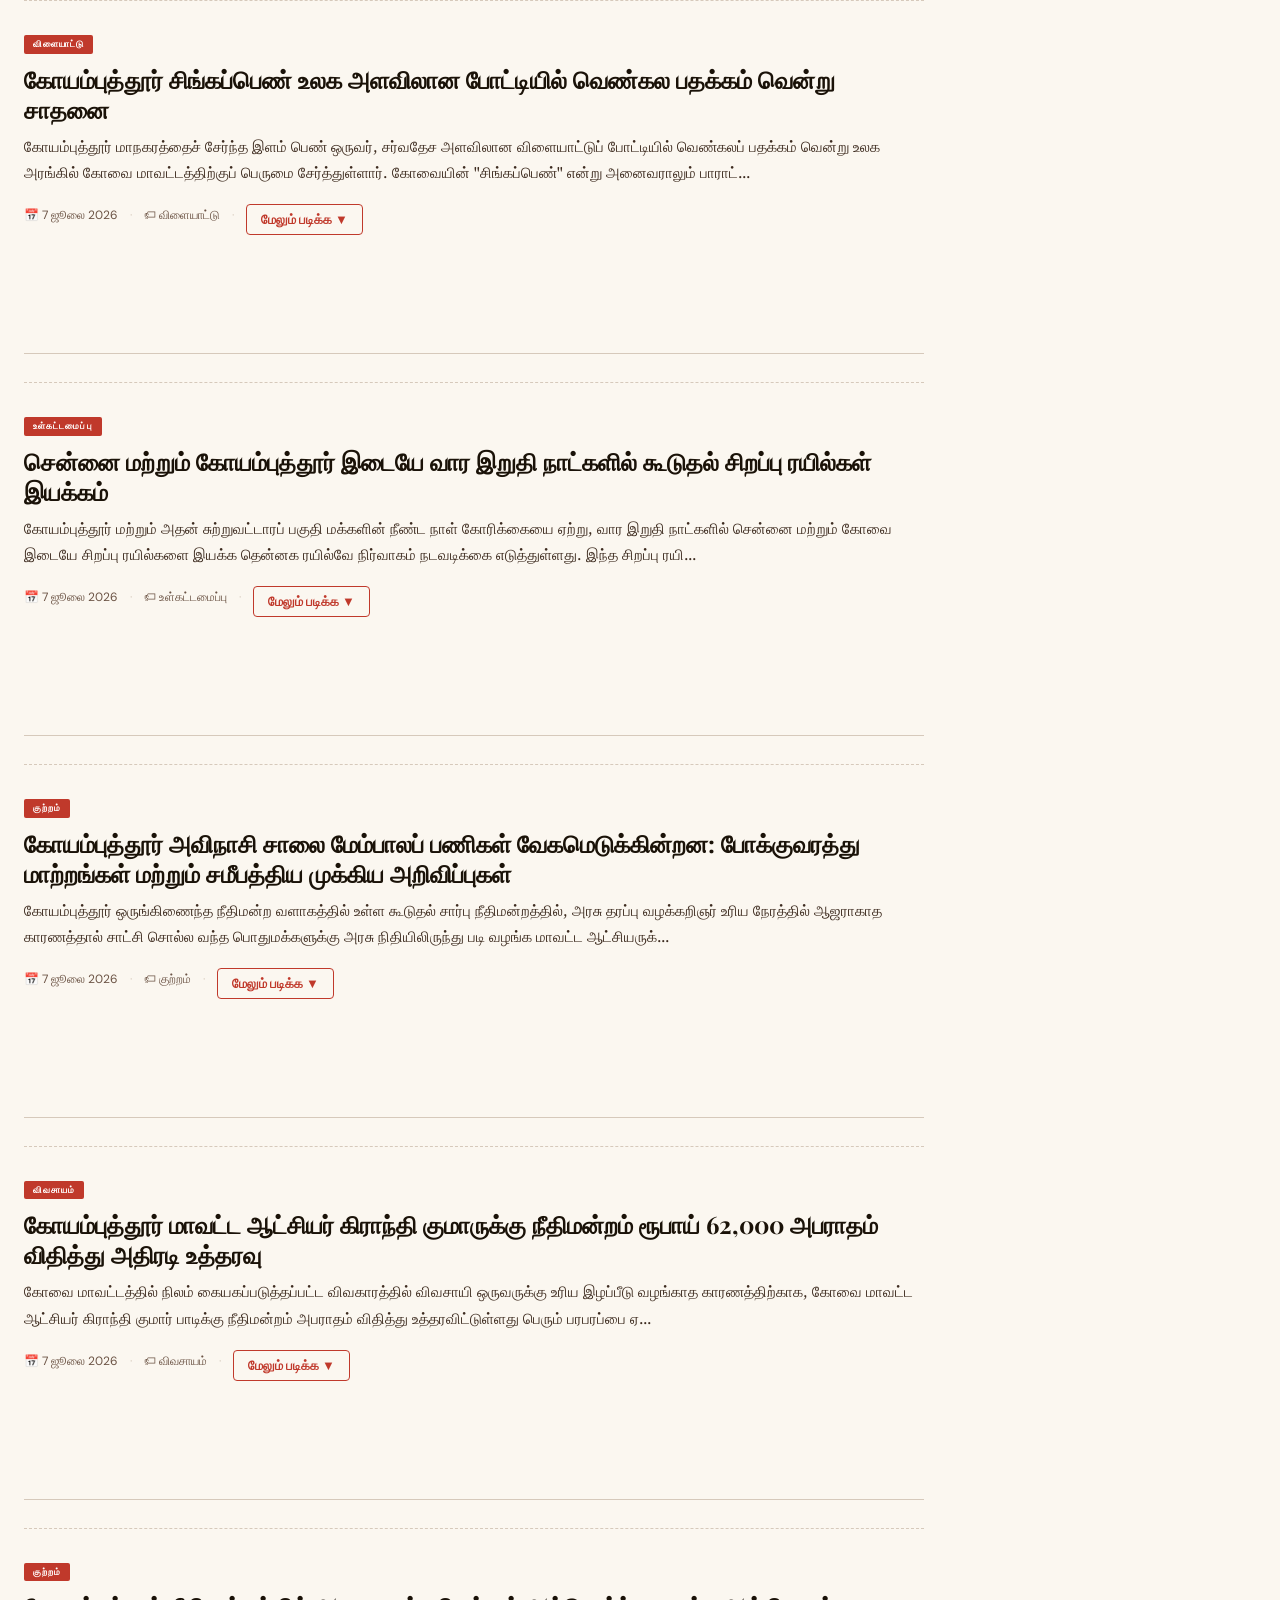
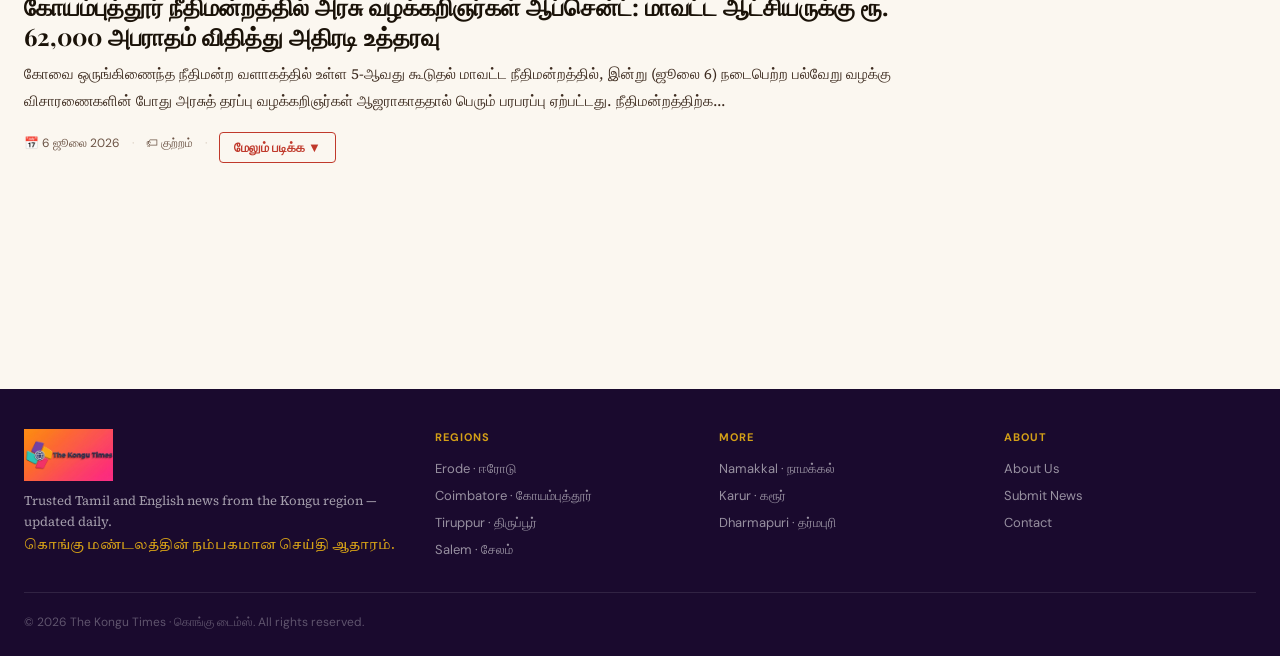
==== commit 94ca1b77: "🗞️ Auto news update — 2026-07-08 02:48 IST" ====
--- a/regions/coimbatore.html
+++ b/regions/coimbatore.html
@@ -5,7 +5,7 @@
 <meta name="robots" content="index,follow"/>
 <meta name="viewport" content="width=device-width,initial-scale=1"/>
 <meta name="description" id="meta-desc" content="Electricity supply to be disrupted in Coimbatore district due to power line maintenance work"/>
-<title>Light to moderate rain expected today in Coimbatore and Nilgiris districts of Tamil Nadu | The Kongu Times</title>
+<title>Coimbatore Avinashi Road Flyover Construction Speeds Up For Completion By This December | The Kongu Times</title>
 <link rel="stylesheet" href="../css/style.css"/>
 <link rel="icon" href="data:image/svg+xml,%3Csvg xmlns='http://www.w3.org/2000/svg' viewBox='0 0 100 100'%3E%3Ctext y='.9em' font-size='90'%3E%F0%9F%93%B0%3C/text%3E%3C/svg%3E"/>
 <meta property="og:type" content="website"/>
@@ -53,7 +53,7 @@
 </div></nav>
 
 <div class="news-ticker"><div class="ticker-inner"><span class="ticker-label">LIVE</span><div class="ticker-scroll"><div class="ticker-track">
-<!--TICKER-START--><span class="ticker-item">கோயம்புத்தூர் மற்றும் நீலகிரி மாவட்டங்களில் இன்று மிதமான மழை பெய்ய வாய்ப்புள்ளதாக வானிலை ஆய்வு மையம் தகவல்</span><span class="ticker-item">Light to moderate rain expected today in Coimbatore and Nilgiris districts of Tamil Nadu</span><span class="ticker-item">கோயம்புத்தூர் சிங்கப்பெண் உலக அளவிலான போட்டியில் வெண்கல பதக்கம் வென்று சாதனை</span><span class="ticker-item">Coimbatore Woman Achieves Historic Bronze Medal Victory on the Prestigious World Stage</span><span class="ticker-item">சென்னை மற்றும் கோயம்புத்தூர் இடையே வார இறுதி நாட்களில் கூடுதல் சிறப்பு ரயில்கள் இயக்கம்</span><span class="ticker-item">Special Trains Operated Between Chennai and Coimbatore During Weekends to Clear Rush</span><span class="ticker-item">கோயம்புத்தூர் அவிநாசி சாலை மேம்பாலப் பணிகள் வேகமெடுக்கின்றன: போக்குவரத்து மாற்றங்கள் மற்றும் சமீபத்திய முக்கிய அறிவிப்புகள்</span><span class="ticker-item">Coimbatore Avinashi Road Flyover Construction Accelerates with New Traffic Diversions and Updates</span><span class="ticker-item">கோயம்புத்தூர் மற்றும் நீலகிரி மாவட்டங்களில் இன்று மிதமான மழை பெய்ய வாய்ப்புள்ளதாக வானிலை ஆய்வு மையம் தகவல்</span><span class="ticker-item">Light to moderate rain expected today in Coimbatore and Nilgiris districts of Tamil Nadu</span><span class="ticker-item">கோயம்புத்தூர் சிங்கப்பெண் உலக அளவிலான போட்டியில் வெண்கல பதக்கம் வென்று சாதனை</span><span class="ticker-item">Coimbatore Woman Achieves Historic Bronze Medal Victory on the Prestigious World Stage</span><span class="ticker-item">சென்னை மற்றும் கோயம்புத்தூர் இடையே வார இறுதி நாட்களில் கூடுதல் சிறப்பு ரயில்கள் இயக்கம்</span><span class="ticker-item">Special Trains Operated Between Chennai and Coimbatore During Weekends to Clear Rush</span><span class="ticker-item">கோயம்புத்தூர் அவிநாசி சாலை மேம்பாலப் பணிகள் வேகமெடுக்கின்றன: போக்குவரத்து மாற்றங்கள் மற்றும் சமீபத்திய முக்கிய அறிவிப்புகள்</span><span class="ticker-item">Coimbatore Avinashi Road Flyover Construction Accelerates with New Traffic Diversions and Updates</span><!--TICKER-END-->
+<!--TICKER-START--><span class="ticker-item">கோயம்புத்தூர் அவிநாசி சாலை மேம்பாலப் பணிகள் வேகமெடுக்கின்றன: டிசம்பருக்குள் முடிக்க நெடுஞ்சாலைத்துறை தீவிரம்</span><span class="ticker-item">Coimbatore Avinashi Road Flyover Construction Speeds Up For Completion By This December</span><span class="ticker-item">கோயம்புத்தூரில் இன்றைய எல்பிஜி சிலிண்டர் விலை ரூ.971 ஆக நிர்ணயம்: முழு விவரம் இதோ</span><span class="ticker-item">LPG Price Today in Coimbatore: Cylinder Rate Stands at Rs 971 on July 7</span><span class="ticker-item">கோயம்புத்தூர் மற்றும் நீலகிரி மாவட்டங்களில் இன்று மிதமான மழை பெய்ய வாய்ப்புள்ளதாக வானிலை ஆய்வு மையம் தகவல்</span><span class="ticker-item">Light to moderate rain expected today in Coimbatore and Nilgiris districts of Tamil Nadu</span><span class="ticker-item">கோயம்புத்தூர் சிங்கப்பெண் உலக அளவிலான போட்டியில் வெண்கல பதக்கம் வென்று சாதனை</span><span class="ticker-item">Coimbatore Woman Achieves Historic Bronze Medal Victory on the Prestigious World Stage</span><span class="ticker-item">கோயம்புத்தூர் அவிநாசி சாலை மேம்பாலப் பணிகள் வேகமெடுக்கின்றன: டிசம்பருக்குள் முடிக்க நெடுஞ்சாலைத்துறை தீவிரம்</span><span class="ticker-item">Coimbatore Avinashi Road Flyover Construction Speeds Up For Completion By This December</span><span class="ticker-item">கோயம்புத்தூரில் இன்றைய எல்பிஜி சிலிண்டர் விலை ரூ.971 ஆக நிர்ணயம்: முழு விவரம் இதோ</span><span class="ticker-item">LPG Price Today in Coimbatore: Cylinder Rate Stands at Rs 971 on July 7</span><span class="ticker-item">கோயம்புத்தூர் மற்றும் நீலகிரி மாவட்டங்களில் இன்று மிதமான மழை பெய்ய வாய்ப்புள்ளதாக வானிலை ஆய்வு மையம் தகவல்</span><span class="ticker-item">Light to moderate rain expected today in Coimbatore and Nilgiris districts of Tamil Nadu</span><span class="ticker-item">கோயம்புத்தூர் சிங்கப்பெண் உலக அளவிலான போட்டியில் வெண்கல பதக்கம் வென்று சாதனை</span><span class="ticker-item">Coimbatore Woman Achieves Historic Bronze Medal Victory on the Prestigious World Stage</span><!--TICKER-END-->
 </div></div></div></div>
 
 <div class="region-hero" style="background:#1A5276">
@@ -72,6 +72,58 @@
 <!--AUTO-NEWS-START-->
 
 <article class="news-article" id="art1" itemscope itemtype="https://schema.org/NewsArticle">
+  <meta itemprop="datePublished" content="2026-07-08T02:43:01.965Z"/>
+  <meta itemprop="author" content="The Kongu Times"/>
+  
+  <div class="article-lang-ta">
+    <span class="article-label">உள்கட்டமைப்பு</span>
+    <h2 class="article-title" itemprop="headline">கோயம்புத்தூர் அவிநாசி சாலை மேம்பாலப் பணிகள் வேகமெடுக்கின்றன: டிசம்பருக்குள் முடிக்க நெடுஞ்சாலைத்துறை தீவிரம்</h2>
+    <div class="article-preview article-preview-ta">கோவை சர்வதேச விமான நிலையத்தை சர்வதேச தரத்திற்கு விரிவுபடுத்தும் பணிகள் கடந்த சில ஆண்டுகளாக தீவிரமாக நடைபெற்று வருகின்றன. இந்த விரிவாக்கப் பணிகளுக்காகக் கோயம்புத்தூர் மாநகரைச் சுற்றியுள்ள பல்வேறு கிராமப் பகுதிகளில் இருந்த...</div>
+    <div class="article-full article-full-ta" style="display:none"><p>கோவை சர்வதேச விமான நிலையத்தை சர்வதேச தரத்திற்கு விரிவுபடுத்தும் பணிகள் கடந்த சில ஆண்டுகளாக தீவிரமாக நடைபெற்று வருகின்றன. இந்த விரிவாக்கப் பணிகளுக்காகக் கோயம்புத்தூர் மாநகரைச் சுற்றியுள்ள பல்வேறு கிராமப் பகுதிகளில் இருந்து நிலங்களைக் கையகப்படுத்தும் பணிகளைத் தமிழக அரசு மேற்கொண்டு வருகிறது. இதன் ஒரு பகுதியாக, விமான நிலைய விரிவாக்கத்திற்காகத் தற்போது கூடுதலாக 12.21 ஏக்கர் நிலத்தை ஒப்படைப்பது தொடர்பாகத் தமிழக அரசு நில நிர்வாக ஆணையத்திடம் சில முக்கிய விளக்கங்களைக் கேட்டுள்ளது. இந்த நிலங்கள் கையகப்படுத்தப்பட்டு விமான நிலைய ஆணையத்திடம் ஒப்படைக்கப்பட்டால் மட்டுமே, ஓடுதளம் அமைப்பது உள்ளிட்ட அடுத்தகட்ட உள்கட்டமைப்புப் பணிகளை தங்குதடையின்றி மேற்கொள்ள முடியும் என்பதால் இந்த நடவடிக்கை மிக முக்கியமானதாகப் பார்க்கப்படுகிறது.</p><p>இந்த நில விரிவாக்க நடவடிக்கை ஏன் இவ்வளவு அவசியமாகிறது என்றால், கோயம்புத்தூர் மற்றும் அதனைச் சுற்றியுள்ள திருப்பூர், ஈரோடு, நீலகிரி ஆகிய கொங்கு மண்டல மாவட்டங்களின் தொழில் வளர்ச்சிக்கு இந்த விமான நிலைய விரிவாக்கம் மிக இன்றியமையாததாகும். தற்போதைய நிலையில் பெரிய அளவிலான சர்வதேச சரக்கு விமானங்கள் மற்றும் பயணிகள் விமானங்கள் வந்து செல்வதற்கு ஏதுவாக ஓடுதளத்தின் நீளத்தை அதிகரிக்க வேண்டிய கட்டாயம் உள்ளது. இதற்காக ஏற்கனவே பல நூறு ஏக்கர் நிலங்கள் கையகப்படுத்தப்பட்டு வரும் வேளையில், இந்த கூடுதல் 12.21 ஏக்கர் நிலம் திட்டத்தின் முழுமையான வடிவமைப்புக்கு மிகவும் தேவைப்படுகிறது. இதற்கான நில மதிப்பு மற்றும் இழப்பீட்டுத் தொகையை இறுதி செய்வதிலும், நில வகைப்பாட்டை மாற்றுவதிலும் உள்ள சில தொழில்நுட்பக் காரணங்களால் தமிழக அரசு இந்த விளக்கங்களைக் கேட்டுள்ளது.</p><p>இந்த விவகாரத்தில் தமிழக அரசின் வருவாய்த்துறை மற்றும் நில நிர்வாக ஆணையத்தின் அதிகாரிகள் மிகத் தீவிரமாகச் செயல்பட்டு வருகின்றனர். கோயம்புத்தூர் மாவட்ட ஆட்சித் தலைவர் தலைமையிலான நில எடுப்பு அதிகாரிகள் குழு, இந்த 12.21 ஏக்கர் நிலத்திற்கான உரிமையாளர்கள் விவரங்கள் மற்றும் அதற்கான வழிகாட்டி மதிப்பு குறித்த விரிவான அறிக்கையைத் தயாரித்து அனுப்பியுள்ளனர். இதன் அடிப்படையில், சென்னை நில நிர்வாக ஆணையரகம் இந்த கோப்புகளை ஆய்வு செய்து, தமிழக அரசின் நிதி மற்றும் வருவாய்த்துறைக்கு ஒப்புதலுக்காக அனுப்பியுள்ளது. தற்போது அரசு கோரியுள்ள விளக்கங்களுக்கு மாவட்ட நிர்வாகம் மற்றும் நில நிர்வாக ஆணையம் இணைந்து விரைவில் முறையான விளக்கங்களை அளிக்கவுள்ளதாகத் தகவல்கள் வெளியாகியுள்ளன.</p><p>இந்த நில விரிவாக்கத் திட்டத்தால் கோவை மற்றும் கொங்கு பகுதி மக்களுக்குப் பல்வேறு சாதகமான தாக்கங்கள் ஏற்படவுள்ளன. குறிப்பாக, சர்வதேச விமான போக்குவரத்துச் சேவைகள் அதிகரிக்கும் போது, இப்பகுதியில் உள்ள நூற்பாலைகள், தகவல் தொழில்நுட்ப நிறுவனங்கள் மற்றும் குறு, சிறு, நடுத்தரத் தொழில்துறையினரின் ஏற்றுமதி வர்த்தகம் பெருமளவில் வளர்ச்சியடையும். மேலும், வேலைவாய்ப்புகளுக்காகவும், உயர்கல்விக்காகவும் வெளிநாடுகளுக்குச் செல்லும் கொங்கு மண்டல மாணவர்களுக்கும், பொதுமக்களுக்கும் அண்டை மாநிலங்களையோ அல்லது சென்னை போன்ற பிற நகரங்களையோ நம்பியிருக்க வேண்டிய அவசியம் குறையும். அதே வேளையில், நிலங்களை வழங்கும் விவசாயிகளுக்கும், நில உரிமையாளர்களுக்கும் உரிய இழப்பீட்டுத் தொகை விரைவாகக் கிடைப்பதையும் இந்த அரசு நடவடிக்கை உறுதி செய்யும்.</p><p>இது குறித்து வருவாய்த்துறை மற்றும் கோவை மாவட்ட உயர் அதிகாரிகள் தரப்பில் விசாரித்த போது, இந்த நில ஒப்படைப்புச் செயல்முறை இறுதிக்கட்டத்தை எட்டியுள்ளதாகத் தெரிவித்தனர். அரசு கேட்டுள்ள விளக்கங்கள் அனைத்தும் நிலத்தின் வகைப்பாடு மற்றும் இழப்பீடு வழங்குவதில் உள்ள சில நடைமுறை விதிகள் குறித்தது மட்டுமே என்றும், இதனால் திட்டத்திற்கு எவ்வித தாமதமும் ஏற்படாது என்றும் அவர்கள் உறுதியளித்துள்ளனர். மேலும், இந்த 12.21 ஏக்கர் நிலத்திற்கான விளக்கங்கள் பெறப்பட்டவுடன், அரசாணை வெளியிடப்பட்டு நிலம் முறைப்படி இந்திய விமான நிலைய ஆணையத்திடம் ஒப்படைக்கப்படும் என்றும், அதன்பின் விரிவாக்கப் பணிகள் முழு வீச்சில் தொடங்கும் என்றும் அதிகாரிகள் நம்பிக்கை தெரிவித்துள்ளனர்.</p></div>
+  </div>
+  <div class="article-lang-en" style="display:none">
+    <span class="article-label">Infrastructure</span>
+    <h2 class="article-title">Coimbatore Avinashi Road Flyover Construction Speeds Up For Completion By This December</h2>
+    <div class="article-preview article-preview-en">The Tamil Nadu state government has officially requested clarification from the Airports Authority of India (AAI) regarding the acquisition of 12.21 acres of land earmarked for the crucial Coimbatore International Airpor...</div>
+    <div class="article-full article-full-en" style="display:none"><p>The Tamil Nadu state government has officially requested clarification from the Airports Authority of India (AAI) regarding the acquisition of 12.21 acres of land earmarked for the crucial Coimbatore International Airport expansion project. This specific tract of land, which has become the focal point of administrative discussions, is essential for the planned modernization and runway extension of the bustling gateway in the Kongu region. State administration officials have formally written to the aviation authority to seek precise details on how this parcel of land will be utilized and integrated into the master plan. The move highlights the government's cautious approach to ensuring that every acre acquired is meticulously accounted for before physical possession is handed over.</p><p>This demand for clarification arises amidst a massive, multi-phase land acquisition drive that has been underway in Coimbatore for several years to upgrade the airport to international standards. The expansion project requires vast tracts of land spanning various neighborhoods surrounding the existing airfield, making the acquisition process highly complex and sensitive. Local revenue department officials and state administrative bodies have been working continuously to negotiate with landowners, calculate fair compensation, and finalize the transfer of property. By seeking clarification on this 12.21-acre segment, the government aims to prevent any future legal hurdles or spatial discrepancies that could potentially stall the multi-crore infrastructure development.</p><p>The impact on local residents and landowners in the designated expansion zones has been a subject of intense discussion and scrutiny throughout this process. Many families and commercial property owners in the vicinity of the Coimbatore airport have had to relocate or negotiate compensation packages with the district administration. While the state government has disbursed substantial compensation funds to affected parties, the acquisition of residential and agricultural plots continues to cause anxiety among the local population regarding their livelihood and rehabilitation. Clear communication from the Airports Authority of India regarding the exact usage of the 12.21 acres is expected to bring much-needed transparency, helping residents understand the precise boundaries of the development and easing community concerns.</p><p>In response to the state government's query, officials from the Airports Authority of India and the Coimbatore district administration are reportedly preparing a detailed technical layout and utilization report. This official response will outline the specific aeronautical purposes for which the 12.21-acre land parcel is required, such as runway alignment, safety zone creation, or terminal infrastructure. The district administration, which acts as the facilitating agency for land acquisition in Coimbatore, is coordinating closely with the aviation experts to ensure the query is answered comprehensively and without delay. Timely resolution of this administrative query is vital to keep the overall expansion project on schedule and maintain momentum.</p><p>Ultimately, the successful resolution of this land acquisition query is paramount for the economic future of Coimbatore and the wider western region of Tamil Nadu. As a major industrial, textile, and information technology hub, Coimbatore desperately requires an expanded airport with a longer runway capable of handling wide-body aircraft for international flights. The current limitations of the runway restrict direct connectivity to global destinations, affecting trade, tourism, and business investments in the Kongu belt. Once the state government receives the necessary clarifications from the airport authority, the acquisition of this 12.21-acre tract will be finalized, paving the way for the physical transformation of the Coimbatore International Airport into a world-class aviation facility.</p></div>
+  </div>
+  <div class="article-meta">
+    <span>📅 <span class="date-ta">8 ஜூலை 2026</span><span class="date-en" style="display:none">8 July 2026</span></span>
+    <span class="meta-dot">·</span><span>🏷 <span class="cat-ta">உள்கட்டமைப்பு</span><span class="cat-en" style="display:none">Infrastructure</span></span>
+    <span class="meta-dot">·</span>
+    <button class="read-more-btn" onclick="toggleArticle('art1',this)" aria-expanded="false">மேலும் படிக்க ▼</button>
+  </div>
+  <div class="ad-slot"><!-- ADSENSE --></div>
+</article>
+<hr class="article-divider"/>
+
+<article class="news-article" id="art2" itemscope itemtype="https://schema.org/NewsArticle">
+  <meta itemprop="datePublished" content="2026-07-08T02:43:01.965Z"/>
+  <meta itemprop="author" content="The Kongu Times"/>
+  
+  <div class="article-lang-ta">
+    <span class="article-label">விவசாயம்</span>
+    <h2 class="article-title" itemprop="headline">கோயம்புத்தூரில் இன்றைய எல்பிஜி சிலிண்டர் விலை ரூ.971 ஆக நிர்ணயம்: முழு விவரம் இதோ</h2>
+    <div class="article-preview article-preview-ta">கோயம்புத்தூர் மாநகரம் மற்றும் அதன் சுற்றுவட்டாரப் பகுதிகளில் சமையல் எரிவாயு சிலிண்டரின் விலை இன்று புதிய உச்சத்தை எட்டியுள்ளது. இன்றைய நிலவரப்படி, கோவையில் 14.2 கிலோ எடையுள்ள வீட்டு உபயோக எல்.பி.ஜி சிலிண்டரின் விலை 971 ர...</div>
+    <div class="article-full article-full-ta" style="display:none"><p>கோயம்புத்தூர் மாநகரம் மற்றும் அதன் சுற்றுவட்டாரப் பகுதிகளில் சமையல் எரிவாயு சிலிண்டரின் விலை இன்று புதிய உச்சத்தை எட்டியுள்ளது. இன்றைய நிலவரப்படி, கோவையில் 14.2 கிலோ எடையுள்ள வீட்டு உபயோக எல்.பி.ஜி சிலிண்டரின் விலை 971 ரூபாயாக நிர்ணயிக்கப்பட்டுள்ளது. இந்த திடீர் விலை உயர்வு மாவட்டத்தின் நடுத்தர மற்றும் ஏழை எளிய குடும்பங்களிடையே பெரும் அதிர்ச்சியை ஏற்படுத்தியுள்ளது. கடந்த சில வாரங்களாகவே எரிபொருள் விலையில் நிலவி வரும் நிலையற்ற தன்மை, தற்போது சமையல் எரிவாயு விலையிலும் எதிரொலிக்கத் தொடங்கியுள்ளது.</p><p>சர்வதேச சந்தையில் கச்சா எண்ணெய் மற்றும் இயற்கை எரிவாயுவின் விலை தொடர்ந்து அதிகரித்து வருவதே இந்த விலை உயர்வுக்கு முக்கியக் காரணமாகக் கூறப்படுகிறது. பொதுத்துறை எண்ணெய் நிறுவனங்களான இந்தியன் ஆயில், பாரத் பெட்ரோலியம் மற்றும் இந்துஸ்தான் பெட்ரோலியம் ஆகிய நிறுவனங்கள், உலகளாவிய சந்தை நிலவரங்களுக்கு ஏற்ப இந்த விலையேற்றத்தை அமல்படுத்தியுள்ளன. மேலும், டாலருக்கு நிகரான இந்திய ரூபாயின் மதிப்பு வீழ்ச்சியடைந்து வருவதும், போக்குவரத்துச் செலவுகள் அதிகரித்துள்ளதும் கோயம்புத்தூரில் சிலிண்டர் விலை இந்த அளவிற்கு உயரக் காரணமாக அமைந்துள்ளது என்று பொருளாதார வல்லுநர்கள் சுட்டிக்காட்டுகின்றனர்.</p><p>இந்த விலை உயர்வு கோவை மாவட்ட மக்களின் அன்றாட பட்ஜெட்டில் கடுமையான தாக்கத்தை ஏற்படுத்தியுள்ளது. குறிப்பாக, ஆர்.எஸ்.புரம், சிங்காநல்லூர், காந்திபுரம் மற்றும் பீளமேடு போன்ற பகுதிகளில் வசிக்கும் நடுத்தர வர்க்கத்தினர் தங்களின் மாதாந்திர செலவுகளைச் சமாளிக்க முடியாமல் திணறி வருகின்றனர். தேநீர் கடைகள், சிறிய உணவகங்கள் மற்றும் பேக்கரி உரிமையாளர்கள் இந்த விலையேற்றத்தால் தங்களின் லாப வரம்பு வெகுவாகக் குறைந்துள்ளதாகக் கவலை தெரிவிக்கின்றனர். சமையல் எரிவாயுவின் விலை உயர்வால் மற்ற அத்தியாவசியப் பொருட்களின் விலையும் உயரும் அபாயம் ஏற்பட்டுள்ளதாக பொதுமக்கள் அச்சப்படுகின்றனர்.</p><p>இது குறித்து கோவை மாவட்ட எரிவாயு விநியோகஸ்தர்கள் சங்க அதிகாரிகள் மற்றும் எண்ணெய் நிறுவனங்களின் உள்ளூர் பிரதிநிதிகள் சில விளக்கங்களை அளித்துள்ளனர். சர்வதேச சந்தையில் ஏற்படும் மாற்றங்களுக்கு ஏற்பவே இந்த விலை நிர்ணயம் செய்யப்படுவதாகவும், இதில் உள்ளூர் விநியோகஸ்தர்களுக்கு எந்தப் பங்கும் இல்லை என்றும் அவர்கள் தெரிவித்துள்ளனர். மத்திய அரசின் மானியத் திட்டங்கள் தகுதியுள்ள பயனாளிகளின் வங்கிக் கணக்குகளில் நேரடியாகச் செலுத்தப்பட்டு வருவதாகவும், விலையைக் கட்டுப்படுத்துவது குறித்து உயர்மட்ட அளவில் மட்டுமே கொள்கை ரீதியான முடிவுகளை எடுக்க முடியும் என்றும் அதிகாரிகள் தரப்பில் விளக்கமளிக்கப்பட்டுள்ளது.</p><p>தொடர்ந்து ஏறி வரும் இந்த விலை உயர்விற்கு முற்றுப்புள்ளி வைக்க அரசு உடனடியாக தலையிட வேண்டும் என்று கோவை மாவட்டப் பொதுமக்கள் கோரிக்கை விடுத்துள்ளனர். மானியத் தொகையை உயர்த்தி வழங்க வேண்டும் அல்லது மாநில அரசு தனது வரியைக் குறைத்து மக்களுக்கு ஓரளவு நிவாரணம் வழங்க வேண்டும் என்று சமூக ஆர்வலர்கள் வலியுறுத்துகின்றனர். ஏற்கனவே மின் கட்டண உயர்வு, சொத்து வரி உயர்வு ஆகியவற்றால் தவித்து வரும் கோவை மக்களுக்கு, இந்த சமையல் எரிவாயு விலை உயர்வு வெந்த புண்ணில் வேல் பாய்ச்சுவது போல் அமைந்துள்ளது என்பதில் எவ்வித ஐயமுமில்லை.</p></div>
+  </div>
+  <div class="article-lang-en" style="display:none">
+    <span class="article-label">Agriculture</span>
+    <h2 class="article-title">LPG Price Today in Coimbatore: Cylinder Rate Stands at Rs 971 on July 7</h2>
+    <div class="article-preview article-preview-en">The domestic Liquefied Petroleum Gas (LPG) cylinder price in Coimbatore has been recorded at ₹971 for a 14.2 kg cylinder as of today, July 7, 2026. This price point reflects the ongoing market dynamics influenced by publ...</div>
+    <div class="article-full article-full-en" style="display:none"><p>The domestic Liquefied Petroleum Gas (LPG) cylinder price in Coimbatore has been recorded at ₹971 for a 14.2 kg cylinder as of today, July 7, 2026. This price point reflects the ongoing market dynamics influenced by public sector oil marketing companies (OMCs) like Indian Oil Corporation, Bharat Petroleum, and Hindustan Petroleum, which revision rates monthly based on global crude oil prices and foreign exchange rates. Residents across the industrial city, from Gandhipuram to Peelamedu, are closely monitoring these daily updates to manage their monthly household budgets. State tax structures, local transportation costs from bottling plants, and central subsidies play a crucial role in determining the final retail price for consumers in this western district of Tamil Nadu.</p><p>The stability in cooking gas prices comes as a temporary relief for middle-class families and small-scale commercial establishments across Coimbatore district. Over the past few months, fluctuating energy costs have put a strain on household expenditures, making the current rate of ₹971 a critical reference point for local consumers. Local consumer rights activists note that while the price has remained relatively steady compared to the volatile peaks of previous years, any minor fluctuation significantly impacts the daily wage earners and lower-income families residing in the suburban areas of the district. Many households are hoping for a further reduction in prices or an increase in the direct benefit transfer subsidy to ease their financial burdens.</p><p>In response to the current pricing, representatives from local gas dealer associations in Coimbatore have stated that distribution operations are running smoothly without any supply disruptions. Dealers have urged consumers to book their refills through official digital platforms to ensure transparent transactions and to avoid paying any unauthorized delivery charges above the printed retail price. The district administration has also set up helpline numbers to address grievances related to overcharging or delays in cylinder deliveries. Officials from the civil supplies department have assured the public that regular inspections are being conducted at distribution centers to maintain fair trade practices and protect consumer interests.</p><p>The impact of the current LPG rate is also being felt by the micro and small-scale food enterprises that form the backbone of Coimbatore's vibrant street food culture. Small eatery owners, who rely heavily on commercial and domestic gas cylinders, have expressed that high fuel overheads directly squeeze their profit margins, forcing them to choose between raising food prices or absorbing the losses. Many self-help groups and women-led catering units in the district have requested the state and central governments to introduce special subsidized gas schemes for micro-entrepreneurs. They argue that sustained high fuel costs could hamper the recovery of local businesses that are still finding their footing in a highly competitive post-inflation market.</p><p>Looking ahead, market analysts suggest that LPG prices in Coimbatore will continue to be dictated by international energy trends and the valuation of the Indian Rupee against the US Dollar. Local authorities are continuing to promote the adoption of piped natural gas (PNG) in select residential areas of the city as a long-term, cost-effective alternative to traditional LPG cylinders. However, until piped gas infrastructure achieves widespread coverage across the entire Coimbatore district, the majority of the population will remain dependent on the monthly pricing decisions of major oil marketing companies. For now, the residents of the Kongu region must navigate their household finances around the prevailing rate of ₹971 per cylinder.</p></div>
+  </div>
+  <div class="article-meta">
+    <span>📅 <span class="date-ta">8 ஜூலை 2026</span><span class="date-en" style="display:none">8 July 2026</span></span>
+    <span class="meta-dot">·</span><span>🏷 <span class="cat-ta">விவசாயம்</span><span class="cat-en" style="display:none">Agriculture</span></span>
+    <span class="meta-dot">·</span>
+    <button class="read-more-btn" onclick="toggleArticle('art2',this)" aria-expanded="false">மேலும் படிக்க ▼</button>
+  </div>
+  <div class="ad-slot"><!-- ADSENSE --></div>
+</article>
+<hr class="article-divider"/>
+
+<article class="news-article" id="art3" itemscope itemtype="https://schema.org/NewsArticle">
   <meta itemprop="datePublished" content="2026-07-07T19:55:23.754Z"/>
   <meta itemprop="author" content="The Kongu Times"/>
   
@@ -91,13 +143,13 @@
     <span>📅 <span class="date-ta">7 ஜூலை 2026</span><span class="date-en" style="display:none">7 July 2026</span></span>
     <span class="meta-dot">·</span><span>🏷 <span class="cat-ta">சுற்றுச்சூழல்</span><span class="cat-en" style="display:none">Environment</span></span>
     <span class="meta-dot">·</span>
-    <button class="read-more-btn" onclick="toggleArticle('art1',this)" aria-expanded="false">மேலும் படிக்க ▼</button>
-  </div>
-  <div class="ad-slot"><!-- ADSENSE --></div>
-</article>
-<hr class="article-divider"/>
-
-<article class="news-article" id="art2" itemscope itemtype="https://schema.org/NewsArticle">
+    <button class="read-more-btn" onclick="toggleArticle('art3',this)" aria-expanded="false">மேலும் படிக்க ▼</button>
+  </div>
+  <div class="ad-slot"><!-- ADSENSE --></div>
+</article>
+<hr class="article-divider"/>
+
+<article class="news-article" id="art4" itemscope itemtype="https://schema.org/NewsArticle">
   <meta itemprop="datePublished" content="2026-07-07T14:34:27.731Z"/>
   <meta itemprop="author" content="The Kongu Times"/>
   
@@ -117,13 +169,13 @@
     <span>📅 <span class="date-ta">7 ஜூலை 2026</span><span class="date-en" style="display:none">7 July 2026</span></span>
     <span class="meta-dot">·</span><span>🏷 <span class="cat-ta">விளையாட்டு</span><span class="cat-en" style="display:none">Sports</span></span>
     <span class="meta-dot">·</span>
-    <button class="read-more-btn" onclick="toggleArticle('art2',this)" aria-expanded="false">மேலும் படிக்க ▼</button>
-  </div>
-  <div class="ad-slot"><!-- ADSENSE --></div>
-</article>
-<hr class="article-divider"/>
-
-<article class="news-article" id="art3" itemscope itemtype="https://schema.org/NewsArticle">
+    <button class="read-more-btn" onclick="toggleArticle('art4',this)" aria-expanded="false">மேலும் படிக்க ▼</button>
+  </div>
+  <div class="ad-slot"><!-- ADSENSE --></div>
+</article>
+<hr class="article-divider"/>
+
+<article class="news-article" id="art5" itemscope itemtype="https://schema.org/NewsArticle">
   <meta itemprop="datePublished" content="2026-07-07T09:41:41.120Z"/>
   <meta itemprop="author" content="The Kongu Times"/>
   
@@ -143,13 +195,13 @@
     <span>📅 <span class="date-ta">7 ஜூலை 2026</span><span class="date-en" style="display:none">7 July 2026</span></span>
     <span class="meta-dot">·</span><span>🏷 <span class="cat-ta">உள்கட்டமைப்பு</span><span class="cat-en" style="display:none">Infrastructure</span></span>
     <span class="meta-dot">·</span>
-    <button class="read-more-btn" onclick="toggleArticle('art3',this)" aria-expanded="false">மேலும் படிக்க ▼</button>
-  </div>
-  <div class="ad-slot"><!-- ADSENSE --></div>
-</article>
-<hr class="article-divider"/>
-
-<article class="news-article" id="art4" itemscope itemtype="https://schema.org/NewsArticle">
+    <button class="read-more-btn" onclick="toggleArticle('art5',this)" aria-expanded="false">மேலும் படிக்க ▼</button>
+  </div>
+  <div class="ad-slot"><!-- ADSENSE --></div>
+</article>
+<hr class="article-divider"/>
+
+<article class="news-article" id="art6" itemscope itemtype="https://schema.org/NewsArticle">
   <meta itemprop="datePublished" content="2026-07-07T03:25:41.612Z"/>
   <meta itemprop="author" content="The Kongu Times"/>
   
@@ -169,13 +221,13 @@
     <span>📅 <span class="date-ta">7 ஜூலை 2026</span><span class="date-en" style="display:none">7 July 2026</span></span>
     <span class="meta-dot">·</span><span>🏷 <span class="cat-ta">குற்றம்</span><span class="cat-en" style="display:none">Crime</span></span>
     <span class="meta-dot">·</span>
-    <button class="read-more-btn" onclick="toggleArticle('art4',this)" aria-expanded="false">மேலும் படிக்க ▼</button>
-  </div>
-  <div class="ad-slot"><!-- ADSENSE --></div>
-</article>
-<hr class="article-divider"/>
-
-<article class="news-article" id="art5" itemscope itemtype="https://schema.org/NewsArticle">
+    <button class="read-more-btn" onclick="toggleArticle('art6',this)" aria-expanded="false">மேலும் படிக்க ▼</button>
+  </div>
+  <div class="ad-slot"><!-- ADSENSE --></div>
+</article>
+<hr class="article-divider"/>
+
+<article class="news-article" id="art7" itemscope itemtype="https://schema.org/NewsArticle">
   <meta itemprop="datePublished" content="2026-07-07T03:25:41.612Z"/>
   <meta itemprop="author" content="The Kongu Times"/>
   
@@ -195,13 +247,13 @@
     <span>📅 <span class="date-ta">7 ஜூலை 2026</span><span class="date-en" style="display:none">7 July 2026</span></span>
     <span class="meta-dot">·</span><span>🏷 <span class="cat-ta">விவசாயம்</span><span class="cat-en" style="display:none">Agriculture</span></span>
     <span class="meta-dot">·</span>
-    <button class="read-more-btn" onclick="toggleArticle('art5',this)" aria-expanded="false">மேலும் படிக்க ▼</button>
-  </div>
-  <div class="ad-slot"><!-- ADSENSE --></div>
-</article>
-<hr class="article-divider"/>
-
-<article class="news-article" id="art6" itemscope itemtype="https://schema.org/NewsArticle">
+    <button class="read-more-btn" onclick="toggleArticle('art7',this)" aria-expanded="false">மேலும் படிக்க ▼</button>
+  </div>
+  <div class="ad-slot"><!-- ADSENSE --></div>
+</article>
+<hr class="article-divider"/>
+
+<article class="news-article" id="art8" itemscope itemtype="https://schema.org/NewsArticle">
   <meta itemprop="datePublished" content="2026-07-06T19:57:50.444Z"/>
   <meta itemprop="author" content="The Kongu Times"/>
   <img class="article-featured-img" src="https://feeds.abplive.com/onecms/images/uploaded-images/2026/07/06/3309df48412139e90cdb951a7efa1cba1783359742121193_original.JPG" alt="" loading="lazy" onerror="this.style.display='none'"/>
@@ -220,58 +272,6 @@
   <div class="article-meta">
     <span>📅 <span class="date-ta">6 ஜூலை 2026</span><span class="date-en" style="display:none">6 July 2026</span></span>
     <span class="meta-dot">·</span><span>🏷 <span class="cat-ta">குற்றம்</span><span class="cat-en" style="display:none">Crime</span></span>
-    <span class="meta-dot">·</span>
-    <button class="read-more-btn" onclick="toggleArticle('art6',this)" aria-expanded="false">மேலும் படிக்க ▼</button>
-  </div>
-  <div class="ad-slot"><!-- ADSENSE --></div>
-</article>
-<hr class="article-divider"/>
-
-<article class="news-article" id="art7" itemscope itemtype="https://schema.org/NewsArticle">
-  <meta itemprop="datePublished" content="2026-07-06T19:57:50.444Z"/>
-  <meta itemprop="author" content="The Kongu Times"/>
-  
-  <div class="article-lang-ta">
-    <span class="article-label">குற்றம்</span>
-    <h2 class="article-title" itemprop="headline">கோயம்புத்தூர் மாநகராட்சியில் புதிய வளர்ச்சித் திட்டப் பணிகளைத் தொடங்கி வைத்தார் அமைச்சர் கே.என்.நேரு</h2>
-    <div class="article-preview article-preview-ta">கோயம்புத்தூர் மாவட்ட ஆட்சியர் அலுவலகத்திற்கு உட்பட்ட அரசுத் துறை சார்ந்த வழக்குகளில், அரசுத் தரப்பு வழக்கறிஞர்கள் உரிய முறையில் நீதிமன்றத்தில் ஆஜராகி வாதாடாதது பெரும் அதிர்ச்சியை ஏற்படுத்தியுள்ளது. கோவை மாவட்ட நீதிமன்றத்...</div>
-    <div class="article-full article-full-ta" style="display:none"><p>கோயம்புத்தூர் மாவட்ட ஆட்சியர் அலுவலகத்திற்கு உட்பட்ட அரசுத் துறை சார்ந்த வழக்குகளில், அரசுத் தரப்பு வழக்கறிஞர்கள் உரிய முறையில் நீதிமன்றத்தில் ஆஜராகி வாதாடாதது பெரும் அதிர்ச்சியை ஏற்படுத்தியுள்ளது. கோவை மாவட்ட நீதிமன்றத்தில் நிலுவையில் உள்ள பல்வேறு முக்கிய வழக்குகளில் அரசு தரப்பில் முறையான பிரதிநிதித்துவம் இல்லாததால், நீதித்துறை பணிகள் கடுமையாகப் பாதிக்கப்படுவதாகக் குற்றச்சாட்டுகள் எழுந்துள்ளன. இந்த அலட்சியப் போக்கைக் கண்டிக்கும் வகையில், கோவை மாவட்ட ஆட்சியருக்கு நீதிமன்றம் ரூ.62,000 அதிரடி அபராதம் விதித்து உத்தரவிட்டுள்ளது. இந்தச் சம்பவம் கோயம்புத்தூர் மாவட்ட அரசு அதிகாரிகள் மற்றும் அரசியல் வட்டாரத்தில் பெரும் பரபரப்பை ஏற்படுத்தியுள்ளதுடன், அரசு இயந்திரத்தின் செயல்பாடுகள் குறித்தும் பல்வேறு கேள்விகளை எழுப்பியுள்ளது.</p><p>அரசு நிலங்கள் கையகப்படுத்துதல் மற்றும் அதற்கான இழப்பீடு வழங்குவது தொடர்பான வழக்குகளில், பாதிக்கப்பட்ட மக்களுக்கு உரிய நீதி கிடைக்காமல் இழுத்தடிக்கப்பட்டு வந்ததே இந்த அதிரடி நடவடிக்கைக்கு முக்கியக் காரணமாகும். கோவையைச் சேர்ந்த நில உரிமையாளர்கள் தொடுத்த வழக்குகளில், அரசுத் தரப்பில் ஆஜராக வேண்டிய வழக்கறிஞர்கள் தொடர்ந்து நீதிமன்ற வாய்தாக்களுக்கு வாதாட வராமல் தவிர்த்து வந்துள்ளனர். இதனால் நீதிமன்றத்தின் பொன்னான நேரம் வீணடிக்கப்பட்டதுடன், வழக்குகளை விரைந்து முடிக்க முடியாத சூழல் உருவானது. இதனைத் தொடர்ந்து, வழக்கை விசாரித்த நீதிபதி, அரசு வழக்கறிஞர்களின் தொடர் அலட்சியப் போக்கிற்கு மாவட்டத்தின் நிர்வாகத் தலைவரான ஆட்சியரே பொறுப்பேற்க வேண்டும் என்று கூறி இந்த அபராதத் தொகையை விதித்தார். </p><p>இந்த விவகாரத்தில் கோவை மாவட்ட நீதிமன்ற நீதிபதியின் இந்த அதிரடி உத்தரவு, பாதிக்கப்பட்ட சாமானிய மக்களுக்கு ஒரு புதிய நம்பிக்கையை ஏற்படுத்தியுள்ளது. அரசு அதிகாரிகளும், அரசுத் தரப்பு வழக்கறிஞர்களும் தங்களது கடமைகளில் இருந்து தவறும் போது, நீதிமன்றம் தலையிட்டு உரிய பாடம் புகட்டும் என்பதை இந்தத் தீர்ப்பு உணர்த்துகிறது. நில இழப்பீட்டுத் தொகைக்காகப் பல ஆண்டுகளாகக் காத்துக்கிடக்கும் ஏழை எளிய மக்கள், அதிகாரிகளின் இத்தகைய அலட்சியத்தால் மன உளைச்சலுக்கு ஆளாகி வந்த நிலையில், நீதிமன்றத்தின் இந்த நடவடிக்கை அவர்களுக்கு நிம்மதியைத் தந்துள்ளது. மேலும், இனிவரும் காலங்களில் அரசு அதிகாரிகள் நீதிமன்ற உத்தரவுகளுக்குக் கட்டுப்பட்டு, வழக்குகளை விரைந்து முடிக்க ஒத்துழைப்பார்கள் என்று கோவை பகுதி சமூக ஆர்வலர்கள் கருத்து தெரிவித்துள்ளனர்.</p><p>நீதிமன்றத்தின் இந்த கடுமையான அபராத உத்தரவைத் தொடர்ந்து, கோவை மாவட்ட ஆட்சியர் அலுவலக வட்டாரத்தில் அவசர ஆலோசனைக் கூட்டங்கள் நடத்தப்பட்டு வருகின்றன. அரசுத் தரப்பில் ஆஜராகத் தவறிய வழக்கறிஞர்கள் யார், எந்தெந்த வழக்குகளில் இந்த சுணக்கம் ஏற்பட்டது என்பது குறித்து விரிவான அறிக்கை தாக்கல் செய்ய மாவட்ட ஆட்சியர் உத்தரவிட்டுள்ளார். மேலும், இந்த அபராதத் தொகையான ரூ.62,000-ஐ உரிய முறையில் செலுத்துவதற்கும், இனிவரும் காலங்களில் நீதிமன்றப் பணிகளில் எவ்வித தொய்வும் ஏற்படாமல் கண்காணிப்பதற்கும் தனி அதிகாரிகள் குழு நியமிக்கப்பட உள்ளதாகத் தெரிகிறது. அரசுத் துறைகளின் அலட்சியத்தால் அரசு கருவூலத்திற்கு இழப்பு ஏற்படுவதை அனுமதிக்க முடியாது என்பதால், தவறு செய்த அதிகாரிகள் மீது துறை ரீதியான நடவடிக்கை எடுக்கப்படும் என்றும் எதிர்பார்க்கப்படுகிறது.</p><p>கோயம்புத்தூர் மாவட்டத்தில் நிலவும் இந்த அசாதாரண சூழ்நிலை, அரசுத் துறைகளின் ஒருங்கிணைப்பு இன்மையை வெளிச்சம் போட்டுக் காட்டியுள்ளது. அரசு வழக்கறிஞர்கள் தங்களுக்கு ஒதுக்கப்படும் வழக்குகளை முறையாகப் பின்தொடர்ந்து, நீதிமன்றத்தில் உரிய நேரத்தில் ஆவணங்களைச் சமர்ப்பிக்க வேண்டும் என்று சமூக நல அமைப்புகள் வலியுறுத்தி வருகின்றன. இந்த அபராத விவகாரம் கோவை மாவட்ட நிர்வாகத்திற்கு ஒரு எச்சரிக்கை மணியாக அமைந்துள்ளது என்பதில் ஐயமில்லை. இனிமேலாவது மாவட்ட நிர்வாகம் விழித்துக்கொண்டு, பொதுமக்களின் நிலுவையில் உள்ள வழக்குகளுக்கு முன்னுரிமை அளித்து, உரிய இழப்பீடுகளை விரைந்து வழங்க நடவடிக்கை எடுக்க வேண்டும் என்பதே ஒட்டுமொத்த கோவை மக்களின் எதிர்பார்ப்பாக உள்ளது.</p></div>
-  </div>
-  <div class="article-lang-en" style="display:none">
-    <span class="article-label">Crime</span>
-    <h2 class="article-title">Minister KN Nehru Launches New Development Projects Worth Crores in Coimbatore City</h2>
-    <div class="article-preview article-preview-en">In a stern move that has sent shockwaves through the local administrative corridors, the Madras High Court has imposed a fine of Rs 62,000 on the Coimbatore District Collector. This punitive action was initiated after go...</div>
-    <div class="article-full article-full-en" style="display:none"><p>In a stern move that has sent shockwaves through the local administrative corridors, the Madras High Court has imposed a fine of Rs 62,000 on the Coimbatore District Collector. This punitive action was initiated after government advocates repeatedly failed to appear in court to represent the district administration in an ongoing legal matter. The court expressed its deep dissatisfaction with the persistent absence of the state’s legal representatives, noting that such negligence severely hampers the judicial process and delays the delivery of justice. The fine serves as a direct warning to the bureaucracy regarding their accountability to judicial proceedings.</p><p>The case stems from a long-pending dispute within Coimbatore district that required crucial inputs, counter-affidavits, and representation from the district administration. Despite multiple opportunities and scheduled hearings, the government pleaders failed to present themselves or submit the required documentation, leaving the court with little choice but to take strict action. Justice delayed is justice denied, and the court highlighted how the apathy of the state machinery wastes valuable judicial time. The Rs 62,000 penalty is expected to be recovered from the department responsible for this lapse, highlighting a systemic failure in the government's legal cell.</p><p>For the residents of Coimbatore, this development highlights the daily frustrations faced by common citizens when dealing with bureaucratic inefficiency. Many locals who have pending litigations against government departments or are awaiting administrative clearances often find themselves caught in endless delays due to the non-appearance of officials. This court order has been welcomed by civic activists in the city, who believe it will force the Coimbatore district administration to take legal summons and public grievances more seriously. Residents hope this serves as a turning point, ensuring that government offices function with greater transparency and promptness in the future.</p><p>In response to the court’s strict order, sources within the Coimbatore District Collectorate indicated that an internal inquiry has been initiated to identify the lapses that led to this embarrassing situation. Senior officials are reportedly reviewing the communication channels between the Collector’s office and the government prosecutors to understand why the hearings were missed. Steps are being taken to establish a more robust monitoring system so that court dates are tracked efficiently and representation is guaranteed. The administration is also preparing to file a compliance report to the court along with the payment of the imposed fine.</p><p>This incident has raised broader questions about the workload and efficiency of government advocates representing Coimbatore district in higher judicial forums. Observers note that without a streamlined process and strict accountability, the gap between the administration and the judiciary will continue to widen, ultimately hurting the public. As the Coimbatore District Collectorate scrambles to rectify this legal oversight, local administrative experts emphasize the need for a permanent legal cell within the collectorate to handle sensitive court cases. The coming weeks will reveal whether this judicial rap leads to concrete administrative reforms in Coimbatore.</p></div>
-  </div>
-  <div class="article-meta">
-    <span>📅 <span class="date-ta">6 ஜூலை 2026</span><span class="date-en" style="display:none">6 July 2026</span></span>
-    <span class="meta-dot">·</span><span>🏷 <span class="cat-ta">குற்றம்</span><span class="cat-en" style="display:none">Crime</span></span>
-    <span class="meta-dot">·</span>
-    <button class="read-more-btn" onclick="toggleArticle('art7',this)" aria-expanded="false">மேலும் படிக்க ▼</button>
-  </div>
-  <div class="ad-slot"><!-- ADSENSE --></div>
-</article>
-<hr class="article-divider"/>
-
-<article class="news-article" id="art8" itemscope itemtype="https://schema.org/NewsArticle">
-  <meta itemprop="datePublished" content="2026-07-06T19:57:50.444Z"/>
-  <meta itemprop="author" content="The Kongu Times"/>
-  
-  <div class="article-lang-ta">
-    <span class="article-label">வளர்ச்சி</span>
-    <h2 class="article-title" itemprop="headline">கோயம்புத்தூர் மக்களுக்கு ரோட்டரி சங்கம் வழங்கும் புதிய சேவை திட்டங்கள்: முழு விவரம் இதோ</h2>
-    <div class="article-preview article-preview-ta">கோயம்புத்தூர் மாநகரப் பகுதியில் பொதுமக்களின் அத்தியாவசியத் தேவைகளை நிறைவு செய்யும் வகையிலும், சமூக மேம்பாட்டை வலுப்படுத்தும் வகையிலும் ரோட்டரி சர்வதேச சங்கம் பல்வேறு புதிய சேவைத் திட்டங்களை அதிகாரப்பூர்வமாகத் தொடங்கியுள்...</div>
-    <div class="article-full article-full-ta" style="display:none"><p>கோயம்புத்தூர் மாநகரப் பகுதியில் பொதுமக்களின் அத்தியாவசியத் தேவைகளை நிறைவு செய்யும் வகையிலும், சமூக மேம்பாட்டை வலுப்படுத்தும் வகையிலும் ரோட்டரி சர்வதேச சங்கம் பல்வேறு புதிய சேவைத் திட்டங்களை அதிகாரப்பூர்வமாகத் தொடங்கியுள்ளது. கோவையில் உள்ள தனியார் அரங்கில் நடைபெற்ற சிறப்பு கூட்டத்தில், ரோட்டரி அமைப்பின் முக்கிய நிர்வாகிகள் மற்றும் மாவட்ட ஆளுநர்கள் முன்னிலையில் இந்த மக்கள் நலத் திட்டங்கள் முறைப்படி அறிவிக்கப்பட்டன. வளர்ந்து வரும் தொழில் நகரமான கோவையில், விளிம்புநிலை மக்களின் வாழ்வாதாரத்தை உயர்த்துவதே இத்திட்டங்களின் முதன்மை நோக்கம் என்று விழாவில் பேசிய நிர்வாகிகள் பெருமையுடன் குறிப்பிட்டனர். இந்த புதிய முன்னெடுப்புகள் கோவை மாவட்டத்தின் நகர்ப்புற மற்றும் கிராமப்புற பகுதிகளில் வாழும் ஏழை எளிய மக்களுக்கு பெரும் நன்மைகளைத் தரும் என எதிர்பார்க்கப்படுகிறது.</p><p>இச்சேவைத் திட்டங்கள் கோவையில் உள்ள அரசுப் பள்ளிகளின் உள்கட்டமைப்பு வசதிகளை மேம்படுத்துதல், ஏழை மக்களுக்கான இலவச மருத்துவ முகாம்களை நடத்துதல் மற்றும் சுற்றுச்சூழல் பாதுகாப்பை உறுதி செய்தல் ஆகிய முக்கிய இலக்குகளுடன் வடிவமைக்கப்பட்டுள்ளன. குறிப்பாக, அரசுப் பள்ளி மாணவர்களின் கல்வித் தரத்தை உயர்த்தும் வகையில் நவீன கணினி வகுப்பறைகள் மற்றும் சுத்திகரிக்கப்பட்ட குடிநீர் வசதிகள் ரோட்டரி அமைப்பால் ஏற்படுத்தித் தரப்படவுள்ளன. இது தவிர, பெண்களின் பொருளாதார சுதந்திரத்தை ஊக்குவிக்கும் பொருட்டு தையல் பயிற்சி மற்றும் சிறுதொழில் தொடங்குவதற்கான உபகரணங்கள் வழங்கும் திட்டங்களும் இதில் சேர்க்கப்பட்டுள்ளன. கோவையின் பசுமைப் பரப்பை அதிகரிக்கும் நோக்கில் லட்சக்கணக்கான மரக்கன்றுகளை நடும் மாபெரும் சுற்றுச்சூழல் திட்டமும் இந்த சேவைப் பட்டியலில் முக்கிய இடத்தைப் பிடித்துள்ளது.</p><p>இந்த உன்னத திட்டங்களை ரோட்டரி மாவட்ட ஆளுநர் மற்றும் கோவை மண்டலத்தைச் சேர்ந்த ரோட்டரி சங்கங்களின் தலைவர்கள் மற்றும் உறுப்பினர்கள் இணைந்து முன்னெடுத்துள்ளனர். கோவை மக்களின் நீண்ட நாள் தேவைகளைக் கண்டறிந்து, அதற்கேற்ப இந்த திட்டங்களை அவர்கள் மிக நேர்த்தியாகத் திட்டமிட்டுள்ளனர். இத்திட்டங்களின் தொடக்க விழாவில் ரோட்டரி சங்கத்தின் மூத்த உறுப்பினர்கள் பலர் கலந்துகொண்டு தங்களது பங்களிப்பை உறுதி செய்தனர். சமூகத்தில் பின்தங்கிய நிலையில் உள்ள மக்களுக்குத் தரமான கல்வி மற்றும் மருத்துவச் சேவைகளை எவ்வித கட்டணமுமின்றி கொண்டு சேர்ப்பதே தங்களின் வாழ்நாள் கடமை என்று இந்த அமைப்பின் ஒருங்கிணைப்பாளர்கள் கூட்டத்தில் நெகிழ்ச்சியுடன் தெரிவித்தனர்.</p><p>இந்த புதிய சேவைத் திட்டங்கள் கோயம்புத்தூர் மாவட்ட மக்களிடையே மிகப்பெரிய நேர்மறையான தாக்கத்தை ஏற்படுத்தத் தொடங்கியுள்ளன. குறிப்பாக, அரசுப் பள்ளிகளில் படிக்கும் ஏழை மாணவர்களுக்கு நவீன தொழில்நுட்பக் கல்வி எளிதாகக் கிடைப்பதால் அவர்களின் எதிர்காலம் பிரகாசமாக மாறும் எனப் பெற்றோர்கள் மகிழ்ச்சி தெரிவித்துள்ளனர். இலவச மருத்துவ முகாம்கள் மூலம் கிராமப்புற மக்கள் தங்களுக்குத் தேவையான உயர்தர மருத்துவ ஆலோசனைகளையும் மருந்துகளையும் தங்குதடையின்றி பெற்று வருகின்றனர். பெண்களுக்கான சுயதொழில் வாய்ப்புகள் அவர்களின் குடும்பப் பொருளாதார நிலையை உயர்த்துவதுடன், ஒட்டுமொத்த கோவையின் சமூகப் பொருளாதார வளர்ச்சியிலும் பெரும் திருப்புமுனையாக அமையும் என்பதில் எவ்வித ஐயமுமில்லை.</p><p>இத்திட்டங்கள் குறித்து ரோட்டரி அமைப்பின் உயர் அதிகாரிகள் மற்றும் மாவட்டப் பொறுப்பாளர்கள் தங்களது அதிகாரப்பூர்வக் கருத்துகளைப் பகிர்ந்துள்ளனர். கோவையின் அனைத்துப் பகுதிகளிலும் இச்சேவைகள் முழுமையாகச் சென்றடைவதை உறுதி செய்ய தனித்தனிக் குழுக்கள் அமைக்கப்பட்டுள்ளதாக அவர்கள் தெரிவித்தனர். அரசுத் துறைகளுடன் இணைந்து இந்த சேவைப் பணிகளை மேலும் விரிவுபடுத்த திட்டமிட்டுள்ளதாகவும், இதற்காக மாவட்ட நிர்வாகத்தின் முழு ஒத்துழைப்பைக் கோரியுள்ளதாகவும் அதிகாரிகள் குறிப்பிட்டனர். வரும் காலங்களில் கோவையை ஒரு முன்மாதிரி மாவட்டமாக மாற்றுவதே தங்களின் இறுதி இலக்கு என்றும், அதற்குப் பொதுமக்களும் தங்களது ஆதரவை வழங்க வேண்டும் என்றும் அவர்கள் அன்போடு கேட்டுக் கொண்டுள்ளனர்.</p></div>
-  </div>
-  <div class="article-lang-en" style="display:none">
-    <span class="article-label">Development</span>
-    <h2 class="article-title">Rotary Club Launches New Social Welfare and Service Projects for Coimbatore Citizens</h2>
-    <div class="article-preview article-preview-en">In a significant boost to the social and civic infrastructure of Coimbatore, the Rotary Club has announced a comprehensive suite of new community service projects aimed at addressing key developmental needs across the di...</div>
-    <div class="article-full article-full-en" style="display:none"><p>In a significant boost to the social and civic infrastructure of Coimbatore, the Rotary Club has announced a comprehensive suite of new community service projects aimed at addressing key developmental needs across the district. This major welfare initiative, designed to uplift underprivileged sections of society and enhance public amenities, was officially unveiled during a high-profile regional meeting of the organisation's leadership. The newly launched projects will primarily focus on critical areas such as healthcare accessibility, educational support for government school students, environmental conservation, and clean drinking water facilities. By targeting these essential sectors, the organisation aims to bridge the gaps in existing public infrastructure and foster sustainable development throughout the industrial hub of Coimbatore.</p><p>The decision to launch these targeted initiatives stems from a detailed assessment of local community needs, particularly in the suburban and rural pockets of the district where access to quality healthcare and modern educational resources remains limited. To ensure the maximum impact of these welfare schemes, the Rotary Club has mobilised substantial financial resources and partnered with local administrative bodies, educational institutions, and healthcare providers. Among the flagship projects is the establishment of advanced medical equipment clinics and the upgrading of infrastructure in several government-run schools. Additionally, the club plans to install high-capacity water purification plants in neglected residential neighborhoods to ensure that clean, potable water is readily available to thousands of families, thereby reducing the incidence of waterborne diseases in the region.</p><p>The official launch event was attended by prominent civic leaders, district administrators, and senior Rotary officials, who expressed their strong commitment to the welfare of Coimbatore's residents. Speaking at the gathering, the regional leadership emphasised that these projects are not mere short-term charity efforts but are structured as long-term, self-sustaining community assets. Local administrative officials welcomed the proactive participation of the non-governmental organisation, noting that public-private partnerships are vital for the holistic growth of the district. The project coordinators also detailed the implementation timeline, assuring the public that the execution of these initiatives would be closely monitored to ensure transparency and timely completion.</p><p>Local residents and community activists have reacted with immense optimism to the announcement, noting that these interventions will directly improve their daily lives and ease financial burdens. Families living in the outer areas of the city, who often have to travel long distances for basic medical check-ups, are particularly enthusiastic about the proposed mobile healthcare clinics and diagnostic camps. School teachers and parents have also lauded the educational support programmes, which are expected to provide modern learning aids, desks, and sanitation facilities to government schools that have long suffered from underfunding. By focusing on root-level issues, the newly introduced welfare model is set to create a healthier, more educated, and resilient populace in the region.</p><p>As the implementation phase begins, the Rotary Club has established dedicated committees comprising local volunteers and technical experts to oversee the day-to-day progress of each project. District authorities have assured full administrative cooperation, including the granting of necessary permissions and logistical support, to facilitate the smooth rollout of the infrastructure work. This collaborative effort is expected to set a new benchmark for corporate social responsibility and civic engagement in Coimbatore, inspiring other organisations to invest in the district's social capital. With a clear roadmap and strong community backing, these new service projects are poised to drive meaningful progress and enhance the overall quality of life for the people of Coimbatore in the coming years.</p></div>
-  </div>
-  <div class="article-meta">
-    <span>📅 <span class="date-ta">6 ஜூலை 2026</span><span class="date-en" style="display:none">6 July 2026</span></span>
-    <span class="meta-dot">·</span><span>🏷 <span class="cat-ta">வளர்ச்சி</span><span class="cat-en" style="display:none">Development</span></span>
     <span class="meta-dot">·</span>
     <button class="read-more-btn" onclick="toggleArticle('art8',this)" aria-expanded="false">மேலும் படிக்க ▼</button>
   </div>
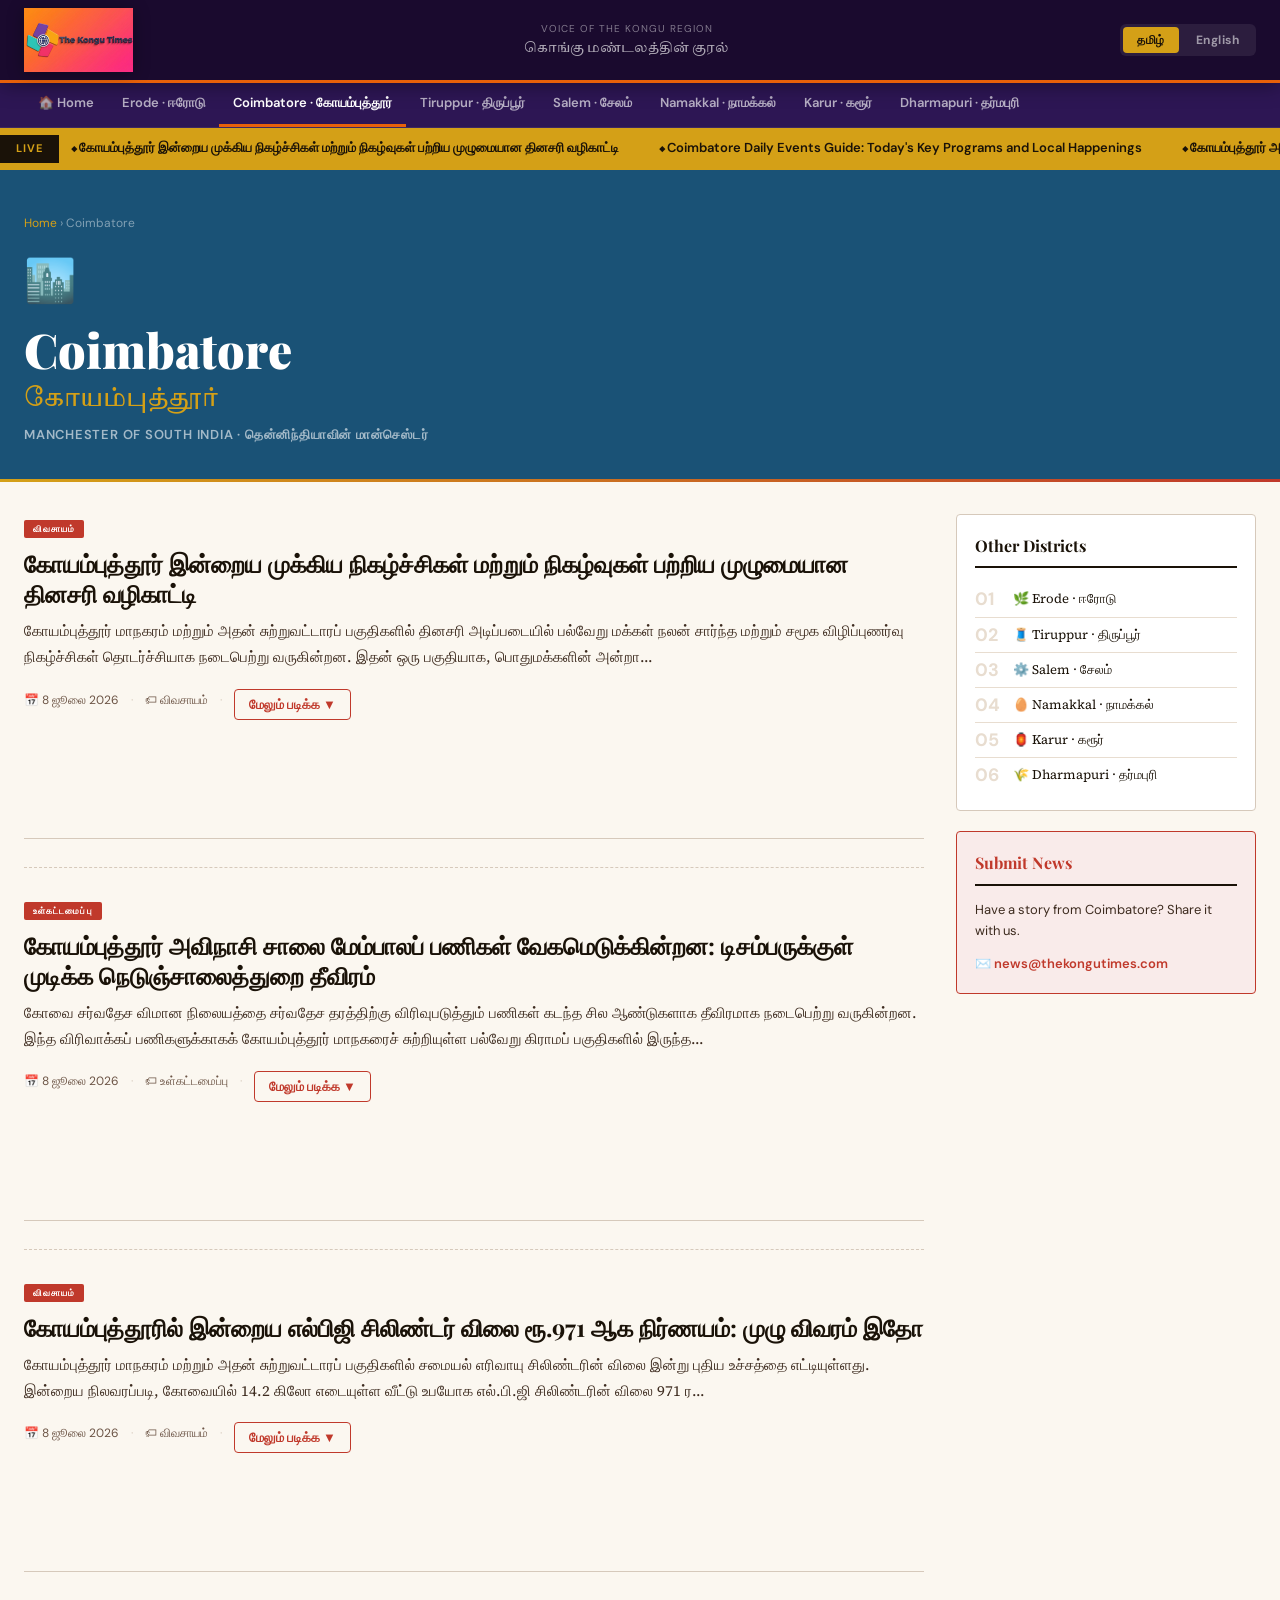
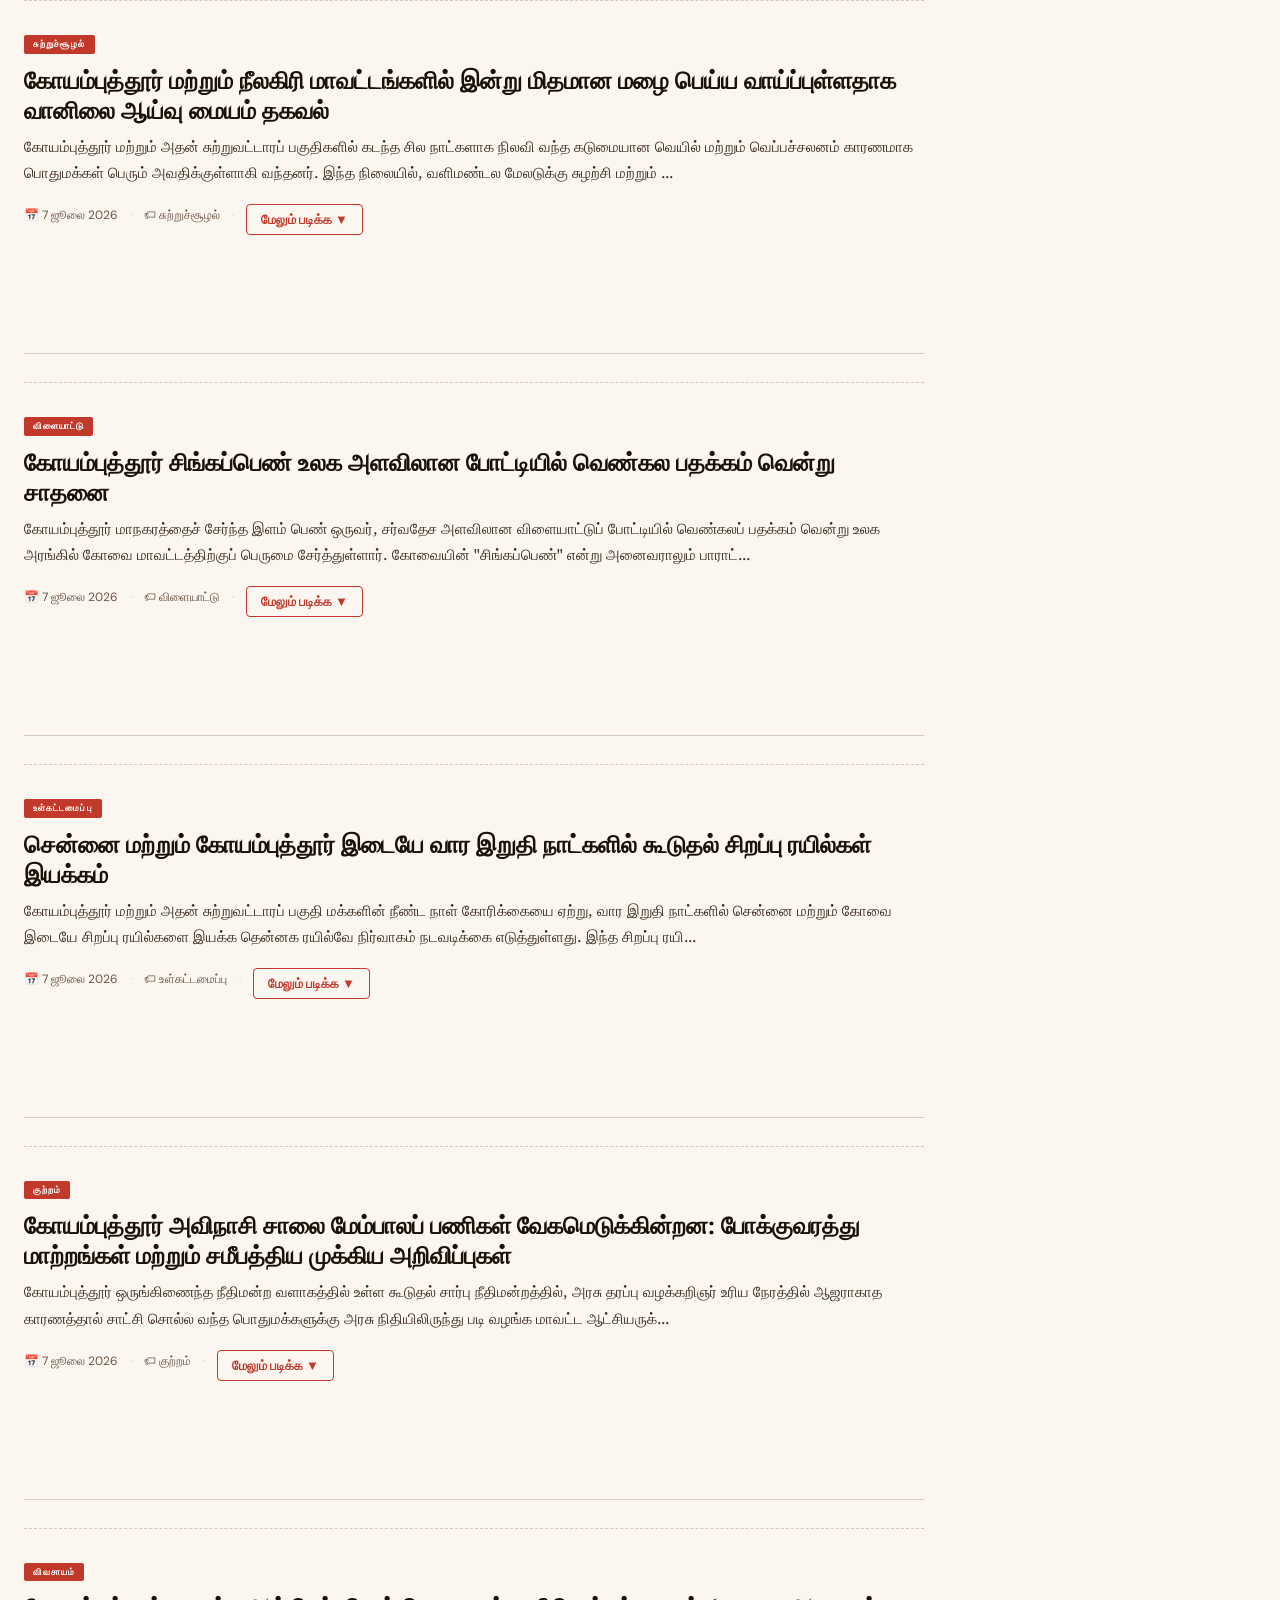
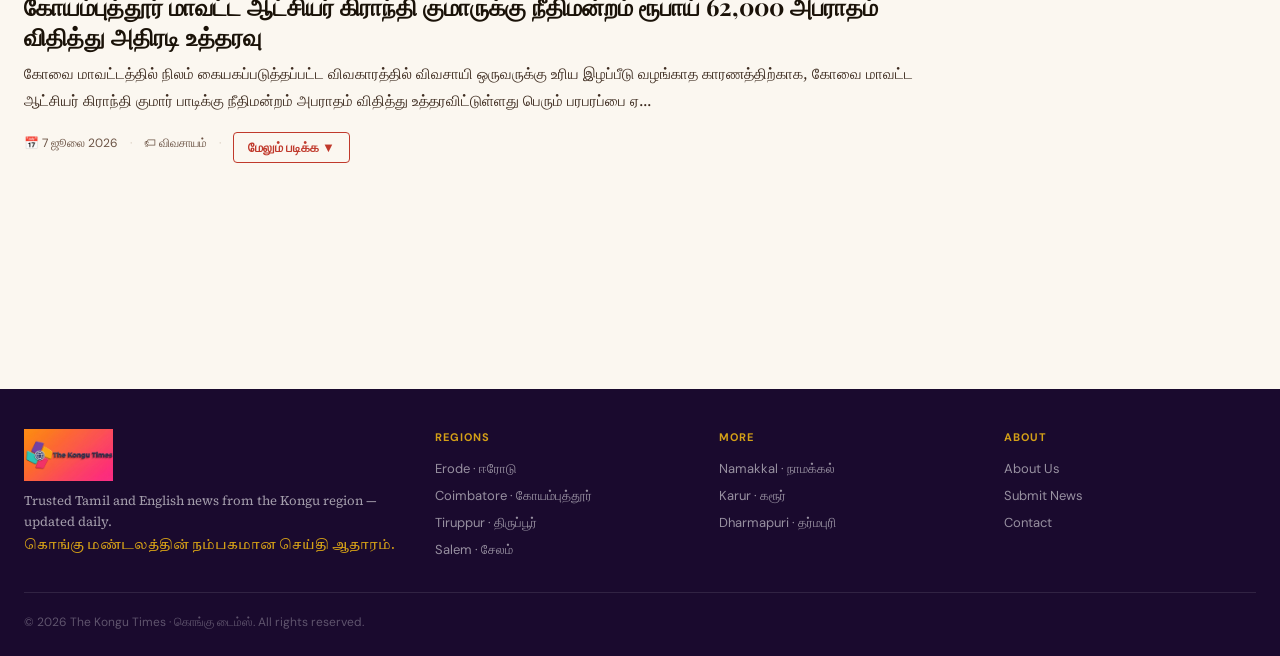
==== commit 507717a0: "🗞️ Auto news update — 2026-07-08 08:34 IST" ====
--- a/regions/coimbatore.html
+++ b/regions/coimbatore.html
@@ -5,7 +5,7 @@
 <meta name="robots" content="index,follow"/>
 <meta name="viewport" content="width=device-width,initial-scale=1"/>
 <meta name="description" id="meta-desc" content="Electricity supply to be disrupted in Coimbatore district due to power line maintenance work"/>
-<title>Coimbatore Avinashi Road Flyover Construction Speeds Up For Completion By This December | The Kongu Times</title>
+<title>Coimbatore Daily Events Guide: Today's Key Programs and Local Happenings | The Kongu Times</title>
 <link rel="stylesheet" href="../css/style.css"/>
 <link rel="icon" href="data:image/svg+xml,%3Csvg xmlns='http://www.w3.org/2000/svg' viewBox='0 0 100 100'%3E%3Ctext y='.9em' font-size='90'%3E%F0%9F%93%B0%3C/text%3E%3C/svg%3E"/>
 <meta property="og:type" content="website"/>
@@ -53,7 +53,7 @@
 </div></nav>
 
 <div class="news-ticker"><div class="ticker-inner"><span class="ticker-label">LIVE</span><div class="ticker-scroll"><div class="ticker-track">
-<!--TICKER-START--><span class="ticker-item">கோயம்புத்தூர் அவிநாசி சாலை மேம்பாலப் பணிகள் வேகமெடுக்கின்றன: டிசம்பருக்குள் முடிக்க நெடுஞ்சாலைத்துறை தீவிரம்</span><span class="ticker-item">Coimbatore Avinashi Road Flyover Construction Speeds Up For Completion By This December</span><span class="ticker-item">கோயம்புத்தூரில் இன்றைய எல்பிஜி சிலிண்டர் விலை ரூ.971 ஆக நிர்ணயம்: முழு விவரம் இதோ</span><span class="ticker-item">LPG Price Today in Coimbatore: Cylinder Rate Stands at Rs 971 on July 7</span><span class="ticker-item">கோயம்புத்தூர் மற்றும் நீலகிரி மாவட்டங்களில் இன்று மிதமான மழை பெய்ய வாய்ப்புள்ளதாக வானிலை ஆய்வு மையம் தகவல்</span><span class="ticker-item">Light to moderate rain expected today in Coimbatore and Nilgiris districts of Tamil Nadu</span><span class="ticker-item">கோயம்புத்தூர் சிங்கப்பெண் உலக அளவிலான போட்டியில் வெண்கல பதக்கம் வென்று சாதனை</span><span class="ticker-item">Coimbatore Woman Achieves Historic Bronze Medal Victory on the Prestigious World Stage</span><span class="ticker-item">கோயம்புத்தூர் அவிநாசி சாலை மேம்பாலப் பணிகள் வேகமெடுக்கின்றன: டிசம்பருக்குள் முடிக்க நெடுஞ்சாலைத்துறை தீவிரம்</span><span class="ticker-item">Coimbatore Avinashi Road Flyover Construction Speeds Up For Completion By This December</span><span class="ticker-item">கோயம்புத்தூரில் இன்றைய எல்பிஜி சிலிண்டர் விலை ரூ.971 ஆக நிர்ணயம்: முழு விவரம் இதோ</span><span class="ticker-item">LPG Price Today in Coimbatore: Cylinder Rate Stands at Rs 971 on July 7</span><span class="ticker-item">கோயம்புத்தூர் மற்றும் நீலகிரி மாவட்டங்களில் இன்று மிதமான மழை பெய்ய வாய்ப்புள்ளதாக வானிலை ஆய்வு மையம் தகவல்</span><span class="ticker-item">Light to moderate rain expected today in Coimbatore and Nilgiris districts of Tamil Nadu</span><span class="ticker-item">கோயம்புத்தூர் சிங்கப்பெண் உலக அளவிலான போட்டியில் வெண்கல பதக்கம் வென்று சாதனை</span><span class="ticker-item">Coimbatore Woman Achieves Historic Bronze Medal Victory on the Prestigious World Stage</span><!--TICKER-END-->
+<!--TICKER-START--><span class="ticker-item">கோயம்புத்தூர் இன்றைய முக்கிய நிகழ்ச்சிகள் மற்றும் நிகழ்வுகள் பற்றிய முழுமையான தினசரி வழிகாட்டி</span><span class="ticker-item">Coimbatore Daily Events Guide: Today's Key Programs and Local Happenings</span><span class="ticker-item">கோயம்புத்தூர் அவிநாசி சாலை மேம்பாலப் பணிகள் வேகமெடுக்கின்றன: டிசம்பருக்குள் முடிக்க நெடுஞ்சாலைத்துறை தீவிரம்</span><span class="ticker-item">Coimbatore Avinashi Road Flyover Construction Speeds Up For Completion By This December</span><span class="ticker-item">கோயம்புத்தூரில் இன்றைய எல்பிஜி சிலிண்டர் விலை ரூ.971 ஆக நிர்ணயம்: முழு விவரம் இதோ</span><span class="ticker-item">LPG Price Today in Coimbatore: Cylinder Rate Stands at Rs 971 on July 7</span><span class="ticker-item">கோயம்புத்தூர் மற்றும் நீலகிரி மாவட்டங்களில் இன்று மிதமான மழை பெய்ய வாய்ப்புள்ளதாக வானிலை ஆய்வு மையம் தகவல்</span><span class="ticker-item">Light to moderate rain expected today in Coimbatore and Nilgiris districts of Tamil Nadu</span><span class="ticker-item">கோயம்புத்தூர் இன்றைய முக்கிய நிகழ்ச்சிகள் மற்றும் நிகழ்வுகள் பற்றிய முழுமையான தினசரி வழிகாட்டி</span><span class="ticker-item">Coimbatore Daily Events Guide: Today's Key Programs and Local Happenings</span><span class="ticker-item">கோயம்புத்தூர் அவிநாசி சாலை மேம்பாலப் பணிகள் வேகமெடுக்கின்றன: டிசம்பருக்குள் முடிக்க நெடுஞ்சாலைத்துறை தீவிரம்</span><span class="ticker-item">Coimbatore Avinashi Road Flyover Construction Speeds Up For Completion By This December</span><span class="ticker-item">கோயம்புத்தூரில் இன்றைய எல்பிஜி சிலிண்டர் விலை ரூ.971 ஆக நிர்ணயம்: முழு விவரம் இதோ</span><span class="ticker-item">LPG Price Today in Coimbatore: Cylinder Rate Stands at Rs 971 on July 7</span><span class="ticker-item">கோயம்புத்தூர் மற்றும் நீலகிரி மாவட்டங்களில் இன்று மிதமான மழை பெய்ய வாய்ப்புள்ளதாக வானிலை ஆய்வு மையம் தகவல்</span><span class="ticker-item">Light to moderate rain expected today in Coimbatore and Nilgiris districts of Tamil Nadu</span><!--TICKER-END-->
 </div></div></div></div>
 
 <div class="region-hero" style="background:#1A5276">
@@ -72,6 +72,32 @@
 <!--AUTO-NEWS-START-->
 
 <article class="news-article" id="art1" itemscope itemtype="https://schema.org/NewsArticle">
+  <meta itemprop="datePublished" content="2026-07-08T08:28:53.547Z"/>
+  <meta itemprop="author" content="The Kongu Times"/>
+  
+  <div class="article-lang-ta">
+    <span class="article-label">விவசாயம்</span>
+    <h2 class="article-title" itemprop="headline">கோயம்புத்தூர் இன்றைய முக்கிய நிகழ்ச்சிகள் மற்றும் நிகழ்வுகள் பற்றிய முழுமையான தினசரி வழிகாட்டி</h2>
+    <div class="article-preview article-preview-ta">கோயம்புத்தூர் மாநகரம் மற்றும் அதன் சுற்றுவட்டாரப் பகுதிகளில் தினசரி அடிப்படையில் பல்வேறு மக்கள் நலன் சார்ந்த மற்றும் சமூக விழிப்புணர்வு நிகழ்ச்சிகள் தொடர்ச்சியாக நடைபெற்று வருகின்றன. இதன் ஒரு பகுதியாக, பொதுமக்களின் அன்றா...</div>
+    <div class="article-full article-full-ta" style="display:none"><p>கோயம்புத்தூர் மாநகரம் மற்றும் அதன் சுற்றுவட்டாரப் பகுதிகளில் தினசரி அடிப்படையில் பல்வேறு மக்கள் நலன் சார்ந்த மற்றும் சமூக விழிப்புணர்வு நிகழ்ச்சிகள் தொடர்ச்சியாக நடைபெற்று வருகின்றன. இதன் ஒரு பகுதியாக, பொதுமக்களின் அன்றாடப் பிரச்சினைகளுக்குத் தீர்வு காணும் வகையிலும், மாணவர்களின் கல்வி மேம்பாட்டிற்காகவும் பல்வேறு அரசு மற்றும் தனியார் அமைப்புகள் சார்பில் சிறப்பு ஆலோசனைக் கூட்டங்கள் இன்று நடத்தப்பட்டன. குறிப்பாக, கோவையின் முக்கியப் பகுதிகளில் குடிநீர் விநியோகம், சாலை சீரமைப்பு மற்றும் சுகாதாரம் தொடர்பான விவகாரங்கள் குறித்து விவாதிக்க இந்த நிகழ்ச்சிகள் ஒருங்கிணைக்கப்பட்டன. மாவட்டத்தின் வளர்ச்சிப் பணிகளை முடுக்கிவிடுவதற்கும், மக்களின் தேவைகளை உடனுக்குடன் அதிகாரிகளின் கவனத்திற்குக் கொண்டு செல்வதற்கும் இந்த மாதாந்திர மற்றும் வாராந்திரக் கூட்டங்கள் பெரும் பாலமாக அமைந்துள்ளன.</p><p>இந்த முக்கிய நிகழ்வுகள் அனைத்தும் கோயம்புத்தூர் மாவட்ட ஆட்சியர் அலுவலகக் கூட்டரங்கம், மாநகராட்சி அலுவலகம் மற்றும் நகரின் முன்னணி தனியார் அரங்குகளில் தகுந்த பாதுகாப்பு ஏற்பாடுகளுடன் நடைபெற்றன. மாவட்ட நிர்வாகத்தின் வழிகாட்டுதலின்படி, அரசுத் துறை அதிகாரிகள், சமூக ஆர்வலர்கள் மற்றும் பொதுமக்கள் பிரதிநிதிகள் இதில் பெருமளவில் கலந்து கொண்டு தங்களது கருத்துக்களைப் பதிவு செய்தனர். கோவையின் உள்கட்டமைப்பை மேம்படுத்துவது மற்றும் வரவிருக்கும் பருவமழை காலத்திற்கு முன்னதாக மேற்கொள்ளப்பட வேண்டிய முன்னெச்சரிக்கை நடவடிக்கைகள் குறித்து இந்த இடங்களில் விரிவான ஆலோசனைகள் மேற்கொள்ளப்பட்டன. மேலும், நகரின் போக்குவரத்து நெரிசலைக் குறைப்பதற்கான மாற்று வழிகள் குறித்தும் இந்த அரங்குகளில் முக்கிய முடிவுகள் எடுக்கப்பட்டன.</p><p>பொதுமக்களின் வாழ்வாதாரத்தை மேம்படுத்தவும், நகர்ப்புற வசதிகளை தடையின்றி வழங்கவும் வேண்டிய கட்டாயம் ஏற்பட்டுள்ளதால் இந்த நிகழ்ச்சிகள் மிக அவசரமாக ஏற்பாடு செய்யப்பட்டன. அண்மைக்காலமாக கோவையின் சில பகுதிகளில் நிலவி வரும் குடிநீர் தட்டுப்பாடு மற்றும் தெருவிளக்குகள் பழுது போன்ற பிரச்சினைகளுக்கு உடனடித் தீர்வு காண வேண்டும் என்று பொதுமக்கள் தரப்பில் தொடர்ந்து கோரிக்கைகள் வைக்கப்பட்டு வந்தன. இதன் காரணமாகவே, சம்பந்தப்பட்ட துறை அதிகாரிகளை நேரடியாக வரவழைத்து, மக்களின் குறைகளைக் கேட்டு அதற்கான தீர்வுகளை உடனுக்குடன் வழங்குவதற்காக இந்தச் சிறப்பு முகாம்களும் கூட்டங்களும் நடத்தப்பட வேண்டிய அவசியம் ஏற்பட்டது. இதன் மூலம் அரசு இயந்திரத்திற்கும் சாமானிய மக்களுக்கும் இடையேயான இடைவெளி பெருமளவு குறைக்கப்படுகிறது.</p><p>இந்த விழிப்புணர்வு மற்றும் ஆலோசனைக் கூட்டங்களின் மூலம் கோவை மாநகரப் பகுதிகளில் நிலவி வரும் பல்வேறு அடிப்படைப் பிரச்சினைகளுக்கு மிக விரைவில் தீர்வு எட்டப்படும் என எதிர்பார்க்கப்படுகிறது. குறிப்பாக, நகர்ப்புறச் சாலைகளில் மேற்கொள்ளப்பட்டு வரும் பாதாள சாக்கடைப் பணிகள் மற்றும் குடிநீர்க் குழாய் பதிக்கும் பணிகளை விரைந்து முடிக்க இந்த நிகழ்வில் அதிகாரிகளுக்கு அறிவுறுத்தப்பட்டுள்ளது. இதனால், வரும் நாட்களில் போக்குவரத்து நெரிசல் குறைவதோடு, பொதுமக்களின் தினசரிப் பயண நேரமும் பெருமளவு மிச்சமாகும் என்று சமூக ஆர்வலர்கள் நம்பிக்கை தெரிவித்துள்ளனர். மேலும், இந்தத் திட்டங்களின் முறையான செயல்பாடுகள் மூலம் கோவையின் தூய்மை மற்றும் சுகாதாரத் தரம் கணிசமாக உயரும் என்பதில் எவ்வித ஐயமும் இல்லை.</p><p>இது குறித்து கோயம்புத்தூர் மாவட்ட உயர் அதிகாரிகள் மற்றும் மாநகராட்சிப் பொறியாளர்கள் தரப்பில் பேசுகையில், மக்களின் அனைத்துக் கோரிக்கைகளும் முறையாகப் பரிசீலிக்கப்பட்டு வருவதாகத் தெரிவித்தனர். "பொதுமக்களின் நலனே எங்களது முதல் முன்னுரிமை என்றும், கண்டறியப்பட்டுள்ள பிரச்சினைகளுக்கு அடுத்த சில வாரங்களுக்குள் முழுமையான தீர்வு காண இலக்கு நிர்ணயிக்கப்பட்டுள்ளது" என்றும் அவர்கள் உறுதியளித்துள்ளனர். மேலும், இதுபோன்ற மக்கள் தொடர்பு நிகழ்ச்சிகள் தொடர்ந்து நடத்தப்பட்டு, திட்டங்களின் முன்னேற்றம் குறித்து வாரந்தோறும் கண்காணிக்கப்படும் என்றும் அதிகாரிகள் தரப்பில் தெரிவிக்கப்பட்டுள்ளது. அரசின் இந்தத் தீவிர நடவடிக்கைகளுக்குப் பொதுமக்கள் தங்களது முழு ஒத்துழைப்பை வழங்க வேண்டும் என்றும் அதிகாரிகள் அன்போடு கேட்டுக் கொண்டுள்ளனர்.</p></div>
+  </div>
+  <div class="article-lang-en" style="display:none">
+    <span class="article-label">Agriculture</span>
+    <h2 class="article-title">Coimbatore Daily Events Guide: Today's Key Programs and Local Happenings</h2>
+    <div class="article-preview article-preview-en">The industrial hub of Coimbatore is set to witness a series of highly anticipated public, social, and developmental events today, drawing significant participation from local administrators, civic bodies, and the general...</div>
+    <div class="article-full article-full-en" style="display:none"><p>The industrial hub of Coimbatore is set to witness a series of highly anticipated public, social, and developmental events today, drawing significant participation from local administrators, civic bodies, and the general public. Organized across various key venues in the district, these events aim to address pressing civic issues, foster community development, and promote educational advancements within the region. Local authorities and non-governmental organizations have meticulously planned these sessions to ensure maximum engagement from the residents of the Kongu region. The scheduled programs reflect Coimbatore's ongoing commitment to balancing rapid industrialization with sustainable community welfare initiatives.</p><p>Among the prominent events scheduled for the day are public grievance redressal meetings and civic awareness workshops hosted by the Coimbatore City Municipal Corporation (CCMC) and district administration officials. These forums are designed to provide a direct platform for residents to voice their concerns regarding urban infrastructure, water supply, and waste management systems. Senior administrative officials, including the District Collector and municipal commissioners, are expected to preside over these sessions to expedite solutions for long-standing localized issues. Such interactive platforms are crucial for the district as they bridge the gap between the bureaucracy and the common citizenry, ensuring transparent governance.</p><p>The impact of these organized events on the daily lives of Coimbatore's residents is expected to be highly positive, particularly in terms of civic empowerment and community bonding. By participating in these local forums, residents gain first-hand access to vital information regarding upcoming government schemes, infrastructural upgrades, and public health initiatives. Furthermore, the localized nature of these events allows neighborhood associations to collaborate directly with municipal engineers to resolve immediate civic grievances. This active civic engagement is vital for maintaining the high quality of life that Coimbatore is traditionally known for, especially during the current phase of rapid urban expansion.</p><p>In response to the scheduled events, official representatives from the district administration have emphasized their readiness to implement feedback received from the public. Departmental heads have been instructed to document all grievances raised during the day's sessions and initiate corrective actions within a stipulated timeframe. The local police department has also made comprehensive security and traffic management arrangements around the major venues to ensure the smooth conduct of all public gatherings. Officials have reiterated that these regular community engagements are essential for fostering a collaborative environment where the public and the government work hand-in-hand for the district's progress.</p><p>Looking ahead, the success of today's programs is expected to pave the way for more decentralized public meetings across the suburban and rural pockets of Coimbatore district. Community leaders and social activists have welcomed these initiatives, noting that consistent dialogue between officials and residents is the cornerstone of effective urban planning. As the day progresses, the active involvement of educational institutions, trade associations, and civic groups is anticipated to yield actionable outcomes for the region's holistic development. The Kongu Times will continue to monitor the progress of these administrative decisions and their subsequent implementation on the ground.</p></div>
+  </div>
+  <div class="article-meta">
+    <span>📅 <span class="date-ta">8 ஜூலை 2026</span><span class="date-en" style="display:none">8 July 2026</span></span>
+    <span class="meta-dot">·</span><span>🏷 <span class="cat-ta">விவசாயம்</span><span class="cat-en" style="display:none">Agriculture</span></span>
+    <span class="meta-dot">·</span>
+    <button class="read-more-btn" onclick="toggleArticle('art1',this)" aria-expanded="false">மேலும் படிக்க ▼</button>
+  </div>
+  <div class="ad-slot"><!-- ADSENSE --></div>
+</article>
+<hr class="article-divider"/>
+
+<article class="news-article" id="art2" itemscope itemtype="https://schema.org/NewsArticle">
   <meta itemprop="datePublished" content="2026-07-08T02:43:01.965Z"/>
   <meta itemprop="author" content="The Kongu Times"/>
   
@@ -91,13 +117,13 @@
     <span>📅 <span class="date-ta">8 ஜூலை 2026</span><span class="date-en" style="display:none">8 July 2026</span></span>
     <span class="meta-dot">·</span><span>🏷 <span class="cat-ta">உள்கட்டமைப்பு</span><span class="cat-en" style="display:none">Infrastructure</span></span>
     <span class="meta-dot">·</span>
-    <button class="read-more-btn" onclick="toggleArticle('art1',this)" aria-expanded="false">மேலும் படிக்க ▼</button>
-  </div>
-  <div class="ad-slot"><!-- ADSENSE --></div>
-</article>
-<hr class="article-divider"/>
-
-<article class="news-article" id="art2" itemscope itemtype="https://schema.org/NewsArticle">
+    <button class="read-more-btn" onclick="toggleArticle('art2',this)" aria-expanded="false">மேலும் படிக்க ▼</button>
+  </div>
+  <div class="ad-slot"><!-- ADSENSE --></div>
+</article>
+<hr class="article-divider"/>
+
+<article class="news-article" id="art3" itemscope itemtype="https://schema.org/NewsArticle">
   <meta itemprop="datePublished" content="2026-07-08T02:43:01.965Z"/>
   <meta itemprop="author" content="The Kongu Times"/>
   
@@ -117,13 +143,13 @@
     <span>📅 <span class="date-ta">8 ஜூலை 2026</span><span class="date-en" style="display:none">8 July 2026</span></span>
     <span class="meta-dot">·</span><span>🏷 <span class="cat-ta">விவசாயம்</span><span class="cat-en" style="display:none">Agriculture</span></span>
     <span class="meta-dot">·</span>
-    <button class="read-more-btn" onclick="toggleArticle('art2',this)" aria-expanded="false">மேலும் படிக்க ▼</button>
-  </div>
-  <div class="ad-slot"><!-- ADSENSE --></div>
-</article>
-<hr class="article-divider"/>
-
-<article class="news-article" id="art3" itemscope itemtype="https://schema.org/NewsArticle">
+    <button class="read-more-btn" onclick="toggleArticle('art3',this)" aria-expanded="false">மேலும் படிக்க ▼</button>
+  </div>
+  <div class="ad-slot"><!-- ADSENSE --></div>
+</article>
+<hr class="article-divider"/>
+
+<article class="news-article" id="art4" itemscope itemtype="https://schema.org/NewsArticle">
   <meta itemprop="datePublished" content="2026-07-07T19:55:23.754Z"/>
   <meta itemprop="author" content="The Kongu Times"/>
   
@@ -143,13 +169,13 @@
     <span>📅 <span class="date-ta">7 ஜூலை 2026</span><span class="date-en" style="display:none">7 July 2026</span></span>
     <span class="meta-dot">·</span><span>🏷 <span class="cat-ta">சுற்றுச்சூழல்</span><span class="cat-en" style="display:none">Environment</span></span>
     <span class="meta-dot">·</span>
-    <button class="read-more-btn" onclick="toggleArticle('art3',this)" aria-expanded="false">மேலும் படிக்க ▼</button>
-  </div>
-  <div class="ad-slot"><!-- ADSENSE --></div>
-</article>
-<hr class="article-divider"/>
-
-<article class="news-article" id="art4" itemscope itemtype="https://schema.org/NewsArticle">
+    <button class="read-more-btn" onclick="toggleArticle('art4',this)" aria-expanded="false">மேலும் படிக்க ▼</button>
+  </div>
+  <div class="ad-slot"><!-- ADSENSE --></div>
+</article>
+<hr class="article-divider"/>
+
+<article class="news-article" id="art5" itemscope itemtype="https://schema.org/NewsArticle">
   <meta itemprop="datePublished" content="2026-07-07T14:34:27.731Z"/>
   <meta itemprop="author" content="The Kongu Times"/>
   
@@ -169,13 +195,13 @@
     <span>📅 <span class="date-ta">7 ஜூலை 2026</span><span class="date-en" style="display:none">7 July 2026</span></span>
     <span class="meta-dot">·</span><span>🏷 <span class="cat-ta">விளையாட்டு</span><span class="cat-en" style="display:none">Sports</span></span>
     <span class="meta-dot">·</span>
-    <button class="read-more-btn" onclick="toggleArticle('art4',this)" aria-expanded="false">மேலும் படிக்க ▼</button>
-  </div>
-  <div class="ad-slot"><!-- ADSENSE --></div>
-</article>
-<hr class="article-divider"/>
-
-<article class="news-article" id="art5" itemscope itemtype="https://schema.org/NewsArticle">
+    <button class="read-more-btn" onclick="toggleArticle('art5',this)" aria-expanded="false">மேலும் படிக்க ▼</button>
+  </div>
+  <div class="ad-slot"><!-- ADSENSE --></div>
+</article>
+<hr class="article-divider"/>
+
+<article class="news-article" id="art6" itemscope itemtype="https://schema.org/NewsArticle">
   <meta itemprop="datePublished" content="2026-07-07T09:41:41.120Z"/>
   <meta itemprop="author" content="The Kongu Times"/>
   
@@ -195,13 +221,13 @@
     <span>📅 <span class="date-ta">7 ஜூலை 2026</span><span class="date-en" style="display:none">7 July 2026</span></span>
     <span class="meta-dot">·</span><span>🏷 <span class="cat-ta">உள்கட்டமைப்பு</span><span class="cat-en" style="display:none">Infrastructure</span></span>
     <span class="meta-dot">·</span>
-    <button class="read-more-btn" onclick="toggleArticle('art5',this)" aria-expanded="false">மேலும் படிக்க ▼</button>
-  </div>
-  <div class="ad-slot"><!-- ADSENSE --></div>
-</article>
-<hr class="article-divider"/>
-
-<article class="news-article" id="art6" itemscope itemtype="https://schema.org/NewsArticle">
+    <button class="read-more-btn" onclick="toggleArticle('art6',this)" aria-expanded="false">மேலும் படிக்க ▼</button>
+  </div>
+  <div class="ad-slot"><!-- ADSENSE --></div>
+</article>
+<hr class="article-divider"/>
+
+<article class="news-article" id="art7" itemscope itemtype="https://schema.org/NewsArticle">
   <meta itemprop="datePublished" content="2026-07-07T03:25:41.612Z"/>
   <meta itemprop="author" content="The Kongu Times"/>
   
@@ -221,13 +247,13 @@
     <span>📅 <span class="date-ta">7 ஜூலை 2026</span><span class="date-en" style="display:none">7 July 2026</span></span>
     <span class="meta-dot">·</span><span>🏷 <span class="cat-ta">குற்றம்</span><span class="cat-en" style="display:none">Crime</span></span>
     <span class="meta-dot">·</span>
-    <button class="read-more-btn" onclick="toggleArticle('art6',this)" aria-expanded="false">மேலும் படிக்க ▼</button>
-  </div>
-  <div class="ad-slot"><!-- ADSENSE --></div>
-</article>
-<hr class="article-divider"/>
-
-<article class="news-article" id="art7" itemscope itemtype="https://schema.org/NewsArticle">
+    <button class="read-more-btn" onclick="toggleArticle('art7',this)" aria-expanded="false">மேலும் படிக்க ▼</button>
+  </div>
+  <div class="ad-slot"><!-- ADSENSE --></div>
+</article>
+<hr class="article-divider"/>
+
+<article class="news-article" id="art8" itemscope itemtype="https://schema.org/NewsArticle">
   <meta itemprop="datePublished" content="2026-07-07T03:25:41.612Z"/>
   <meta itemprop="author" content="The Kongu Times"/>
   
@@ -246,32 +272,6 @@
   <div class="article-meta">
     <span>📅 <span class="date-ta">7 ஜூலை 2026</span><span class="date-en" style="display:none">7 July 2026</span></span>
     <span class="meta-dot">·</span><span>🏷 <span class="cat-ta">விவசாயம்</span><span class="cat-en" style="display:none">Agriculture</span></span>
-    <span class="meta-dot">·</span>
-    <button class="read-more-btn" onclick="toggleArticle('art7',this)" aria-expanded="false">மேலும் படிக்க ▼</button>
-  </div>
-  <div class="ad-slot"><!-- ADSENSE --></div>
-</article>
-<hr class="article-divider"/>
-
-<article class="news-article" id="art8" itemscope itemtype="https://schema.org/NewsArticle">
-  <meta itemprop="datePublished" content="2026-07-06T19:57:50.444Z"/>
-  <meta itemprop="author" content="The Kongu Times"/>
-  <img class="article-featured-img" src="https://feeds.abplive.com/onecms/images/uploaded-images/2026/07/06/3309df48412139e90cdb951a7efa1cba1783359742121193_original.JPG" alt="" loading="lazy" onerror="this.style.display='none'"/>
-  <div class="article-lang-ta">
-    <span class="article-label">குற்றம்</span>
-    <h2 class="article-title" itemprop="headline">கோயம்புத்தூர் நீதிமன்றத்தில் அரசு வழக்கறிஞர்கள் ஆப்சென்ட்: மாவட்ட ஆட்சியருக்கு ரூ. 62,000 அபராதம் விதித்து அதிரடி உத்தரவு</h2>
-    <div class="article-preview article-preview-ta">கோவை ஒருங்கிணைந்த நீதிமன்ற வளாகத்தில் உள்ள 5-ஆவது கூடுதல் மாவட்ட நீதிமன்றத்தில், இன்று (ஜூலை 6) நடைபெற்ற பல்வேறு வழக்கு விசாரணைகளின் போது அரசுத் தரப்பு வழக்கறிஞர்கள் ஆஜராகாததால் பெரும் பரபரப்பு ஏற்பட்டது. நீதிமன்றத்திற்க...</div>
-    <div class="article-full article-full-ta" style="display:none"><p>கோவை ஒருங்கிணைந்த நீதிமன்ற வளாகத்தில் உள்ள 5-ஆவது கூடுதல் மாவட்ட நீதிமன்றத்தில், இன்று (ஜூலை 6) நடைபெற்ற பல்வேறு வழக்கு விசாரணைகளின் போது அரசுத் தரப்பு வழக்கறிஞர்கள் ஆஜராகாததால் பெரும் பரபரப்பு ஏற்பட்டது. நீதிமன்றத்திற்கு சாட்சிகளும் குற்றஞ்சாட்டப்பட்டவர்களும் நேரில் வந்திருந்த நிலையிலும், அரசுத் தரப்பில் வாதாட வேண்டிய கூடுதல் அரசு வழக்கறிஞர்கள் வராததால் வழக்குகளை ஒத்திவைக்க வேண்டிய கட்டாயம் ஏற்பட்டது. இதனால் ஆத்திரமடைந்த நீதிபதி சிவக்குமார், நீதிமன்ற நேரத்தையும் சாட்சிகளின் நேரத்தையும் வீணடித்ததற்காக கோவை மாவட்ட ஆட்சியர் கிராந்தி குமார் பாடிக்கு (சார்பாக மாநில அரசுக்கு) மொத்தம் 8 வழக்குகளில் சேர்த்து ரூ. 62,000 அபராதம் விதித்து அதிரடி உத்தரவு பிறப்பித்தார். இந்த அபராதத் தொகையை ஒரு வார காலத்திற்குள் நீதிமன்றத்தில் செலுத்த வேண்டும் என்றும் அவர் தனது உத்தரவில் மிகத் தெளிவாகக் குறிப்பிட்டுள்ளார்.</p><p>கோவை மாவட்டம் கருமத்தம்பட்டி காவல் நிலைய எல்லைக்குட்பட்ட பகுதியில் நடைபெற்ற கொலை வழக்கு விசாரணை, கடந்த 10 ஆண்டுகளாக இந்த 5-ஆவது கூடுதல் நீதிமன்றத்தில் தொடர்ந்து நடைபெற்று வருகிறது. இந்த வழக்கின் முக்கியக் குற்றவாளி இன்று பலத்த பாதுகாப்புடன் நீதிமன்றத்தில் ஆஜர்படுத்தப்பட்டார். மேலும், இந்த வழக்கில் மிக முக்கிய சாட்சியம் அளிப்பதற்காக அரசு மருத்துவர் ஒருவர் அண்டை மாநிலமான கேரளாவிலிருந்து நீண்ட தூரம் பயணம் செய்து கோவை நீதிமன்றத்திற்கு வந்திருந்தார். ஆனால், அரசுத் தரப்பு கூடுதல் வழக்கறிஞர் நீதிமன்றத்தில் ஆஜராகாத காரணத்தால், கேரளாவிலிருந்து வந்த மருத்துவரிடம் சாட்சி விசாரணை நடத்த முடியாத அவல நிலை ஏற்பட்டது. தமிழக அரசுத் தரப்பின் இத்தகைய அலட்சியப் போக்கினால்தான் இந்த வழக்கை ஒத்திவைக்க வேண்டிய நிலை ஏற்பட்டுள்ளதாகக் குறிப்பிட்ட நீதிபதி சிவக்குமார், இதற்காக மாவட்ட ஆட்சியருக்கு ரூ. 10,000 அபராதம் விதித்ததோடு, இந்தத் தொகையை கேரளாவிலிருந்து வந்த மருத்துவரின் பயணச் செலவுக்காக வழங்க வேண்டும் என்றும் உத்தரவிட்டார்.</p><p>இதேபோன்று, கோவை பந்தயசாலை காவல் நிலையத்தில் பதிவு செய்யப்பட்ட மற்றொரு முக்கிய வழக்கும் இன்று நீதிமன்றத்தில் விசாரணைக்குப் பட்டியலிடப்பட்டிருந்தது. இந்த வழக்கில் சாட்சியம் அளிப்பதற்காகத் திருவாரூரிலிருந்து காவல் துறை உதவி ஆய்வாளர் ஒருவர் நீதிமன்றத்தில் ஆஜராகியிருந்தார். மேலும், இந்த வழக்கில் குற்றஞ்சாட்டப்பட்ட 5 நபர்களும் நீதிமன்றத்திற்கு நேரில் வந்திருந்தனர். ஆனால், இந்த வழக்கிலும் கூடுதல் அரசு வழக்கறிஞர் ஆஜராகாததால் எவ்வித விசாரணையும் நடைபெறாமல் முடங்கியது. அரசுத் தரப்பின் இந்தத் பொறுப்பற்ற செயலால், சாட்சியாக வந்த காவல் அதிகாரியும், குற்றஞ்சாட்டப்பட்டவர்களும் தேவையின்றி அலைக்கழிக்கப்பட்டு கடும் சிரமத்திற்கு உள்ளாகியுள்ளனர் என்று சுட்டிக்காட்டிய நீதிபதி, இதற்காக கோவை மாவட்ட ஆட்சியர் சார்பாக மாநில அரசு ரூ. 9,000 அபராதத் தொகையை நீதிமன்றத்தில் செலுத்த வேண்டும் என உத்தரவிட்டார். இந்தத் தொகையிலிருந்து குற்றஞ்சாட்டப்பட்ட 5 பேருக்கு தலா 1,000 ரூபாயும், திருவாரூரிலிருந்து வந்த காவல் துறை உதவி ஆய்வாளருக்கு 4,000 ரூபாயும் இழப்பீடாக வழங்க வேண்டும் என்று நீதிபதி தீர்ப்பளித்தார்.</p><p>இதேபோல் இன்று விசாரணைக்கு வந்த மொத்தம் 8 வழக்குகளிலும் அரசுத் தரப்பு வழக்கறிஞர்கள் ஆஜராகாத காரணத்தினால், நீதிமன்றத்தின் நேரம் வீணடிக்கப்பட்டது மட்டுமின்றி, சாட்சிகளாக வந்த பொதுமக்கள் மற்றும் அரசு அதிகாரிகள் கடும் மன உளைச்சலுக்கு ஆளாகினர். ஒவ்வொரு வழக்காக விசாரித்த நீதிபதி சிவக்குமார், அரசுத் தரப்பின் இந்தத் தொடர் அலட்சியப் போக்கைக் கடுமையாகக் கண்டித்து, 8 வழக்குகளுக்கும் சேர்த்து ஒட்டுமொத்தமாக ரூ. 62,000 அபராதம் விதித்தார். அரசுத் தரப்பு வழக்கறிஞர்களின் இத்தகைய முறையற்ற செயல்பாடுகளால் நீதிமன்றத்தின் அன்றாடப் பணிகள் பாதிக்கப்படுவதோடு, சாமானிய மக்களுக்கு நீதி கிடைப்பதிலும் கடும் தாமதம் ஏற்படுகிறது என்று வழக்கறிஞர்கள் வட்டாரத்திலும் சமூக ஆர்வலர்களிடையேயும் பெரும் அதிருப்தி எழுந்துள்ளது.</p><p>இந்த அதிரடி நீதிமன்ற உத்தரவு குறித்து கோவை மாவட்ட வருவாய்த் துறை மற்றும் மாவட்ட ஆட்சியர் அலுவலக வட்டாரத்தில் விசாரித்தபோது, அரசுத் தரப்பு வழக்கறிஞர்கள் நீதிமன்றத்தில் ஆஜராகாதது குறித்த முழுமையான அறிக்கை கோரப்பட்டுள்ளதாகத் தெரிவித்தனர். மேலும், சாட்சிகளுக்கும் குற்றம் சாட்டப்பட்டவர்களுக்கும் ஏற்பட்ட அலைக்கழிப்பிற்கு வருத்தம் தெரிவித்த அதிகாரிகள், நீதிமன்றம் விதித்த அபராதத் தொகையை உரிய காலத்திற்குள் செலுத்துவதற்கான சட்டப்பூர்வ நடவடிக்கைகள் உடனடியாக மேற்கொள்ளப்படும் என்று குறிப்பிட்டனர். இனிவரும் காலங்களில் அரசுத் தரப்பு வழக்கறிஞர்கள் உரிய நேரத்தில் நீதிமன்றத்தில் ஆஜராகி வழக்குகளைத் தொய்வின்றி நடத்துவதை உறுதி செய்யக் கடுமையான அறிவுறுத்தல்கள் வழங்கப்படும் என்றும் கோவை மாவட்ட அதிகாரிகள் தரப்பில் விளக்கம் அளிக்கப்பட்டுள்ளது.</p></div>
-  </div>
-  <div class="article-lang-en" style="display:none">
-    <span class="article-label">Crime</span>
-    <h2 class="article-title">Coimbatore Court Fines District Collector Rs 62,000 As Government Advocates Fail To Appear</h2>
-    <div class="article-preview article-preview-en">In a stern warning against bureaucratic apathy and administrative negligence, the Coimbatore Integrated Court Complex witnessed unprecedented scenes on Saturday, July 6, when the Fifth Additional District Court slapped a...</div>
-    <div class="article-full article-full-en" style="display:none"><p>In a stern warning against bureaucratic apathy and administrative negligence, the Coimbatore Integrated Court Complex witnessed unprecedented scenes on Saturday, July 6, when the Fifth Additional District Court slapped a combined fine of Rs 62,000 on Coimbatore District Collector Kranthi Kumar Pati. The punitive action was taken by Judge Sivakumar after government prosecutors failed to appear for hearings in eight different cases scheduled for the day. This chronic absenteeism on the part of the prosecution brought the judicial proceedings to a grinding halt, causing immense frustration and waste of public resources. Legal experts in the city have noted that such a strong judicial reprimand against the district's highest administrative official is rare and reflects the court's growing impatience with systemic delays.</p><p>The first major lapse occurred during the hearing of a decade-old murder case originating from Karumathampatti, which has been dragging on in the Fifth Additional District Court for the last ten years. On Saturday, the accused was duly produced in court, and a medical doctor had traveled all the way from neighbouring Kerala to tender crucial witness testimony. However, because the Additional Public Prosecutor failed to show up, the court was unable to conduct the examination of the witness, forcing an unnecessary adjournment. Expressing strong displeasure at the state's failure, Judge Sivakumar noted that the delay was entirely due to the negligence of the prosecution and ordered the Coimbatore District Collector to pay a fine of Rs 10,000 within one week, directing that this amount be compensated to the doctor from Kerala to cover his travel expenses.</p><p>In another scheduled trial investigated by the Race Course Police, a similar situation unfolded, highlighting a pattern of systemic failure. An Assistant Sub-Inspector of Police had traveled a long distance from Tiruvarur to give evidence, and all five accused individuals in the case were also present in the courtroom. Once again, the prosecution's absence stalled the trial, prompting Judge Sivakumar to observe that both the witnesses and the accused were being subjected to unwarranted harassment and mental agony due to the state's lapse. Consequently, the court ordered the state government, represented by the Coimbatore District Collector, to deposit a fine of Rs 9,000 within a week. Out of this fine, Rs 4,000 is to be given to the police officer from Tiruvarur as travel compensation, while the five accused individuals are to receive Rs 1,000 each for their wasted time and resources.</p><p>This judicial crackdown has sent shockwaves through the local administration, directly impacting Coimbatore residents who are already burdened by a backlog of unresolved legal disputes. Local civic activists and litigants have welcomed the court’s decisive action, pointing out that ordinary citizens often lose their livelihoods and savings while attending endless court hearings only to have them postponed due to official absenteeism. The residents of Coimbatore, particularly those awaiting justice in long-pending criminal trials, hope that this heavy penalty of Rs 62,000 across eight cases will serve as a wake-up call for the district administration to streamline its legal department. The visible frustration of the public was echoed by lawyers at the Coimbatore bar, who stated that such negligence undermines the credibility of the entire criminal justice system.</p><p>Following the court's stringent order, senior officials at the Coimbatore District Collectorate have reportedly scrambled to address the embarrassing situation. While the District Collector's office has not released an official press statement yet, administrative sources indicate that an internal inquiry has been initiated to identify the specific prosecutors responsible for the lapses on Saturday. Senior officials are expected to coordinate with the public prosecution department to ensure that such embarrassing absences do not recur in the future, as the state must now arrange for the immediate disbursement of the fine amounts within the court-mandated one-week deadline. The legal fraternity in Coimbatore is closely watching how the district administration plans to reform its prosecution wing to prevent further delays in the delivery of justice.</p></div>
-  </div>
-  <div class="article-meta">
-    <span>📅 <span class="date-ta">6 ஜூலை 2026</span><span class="date-en" style="display:none">6 July 2026</span></span>
-    <span class="meta-dot">·</span><span>🏷 <span class="cat-ta">குற்றம்</span><span class="cat-en" style="display:none">Crime</span></span>
     <span class="meta-dot">·</span>
     <button class="read-more-btn" onclick="toggleArticle('art8',this)" aria-expanded="false">மேலும் படிக்க ▼</button>
   </div>
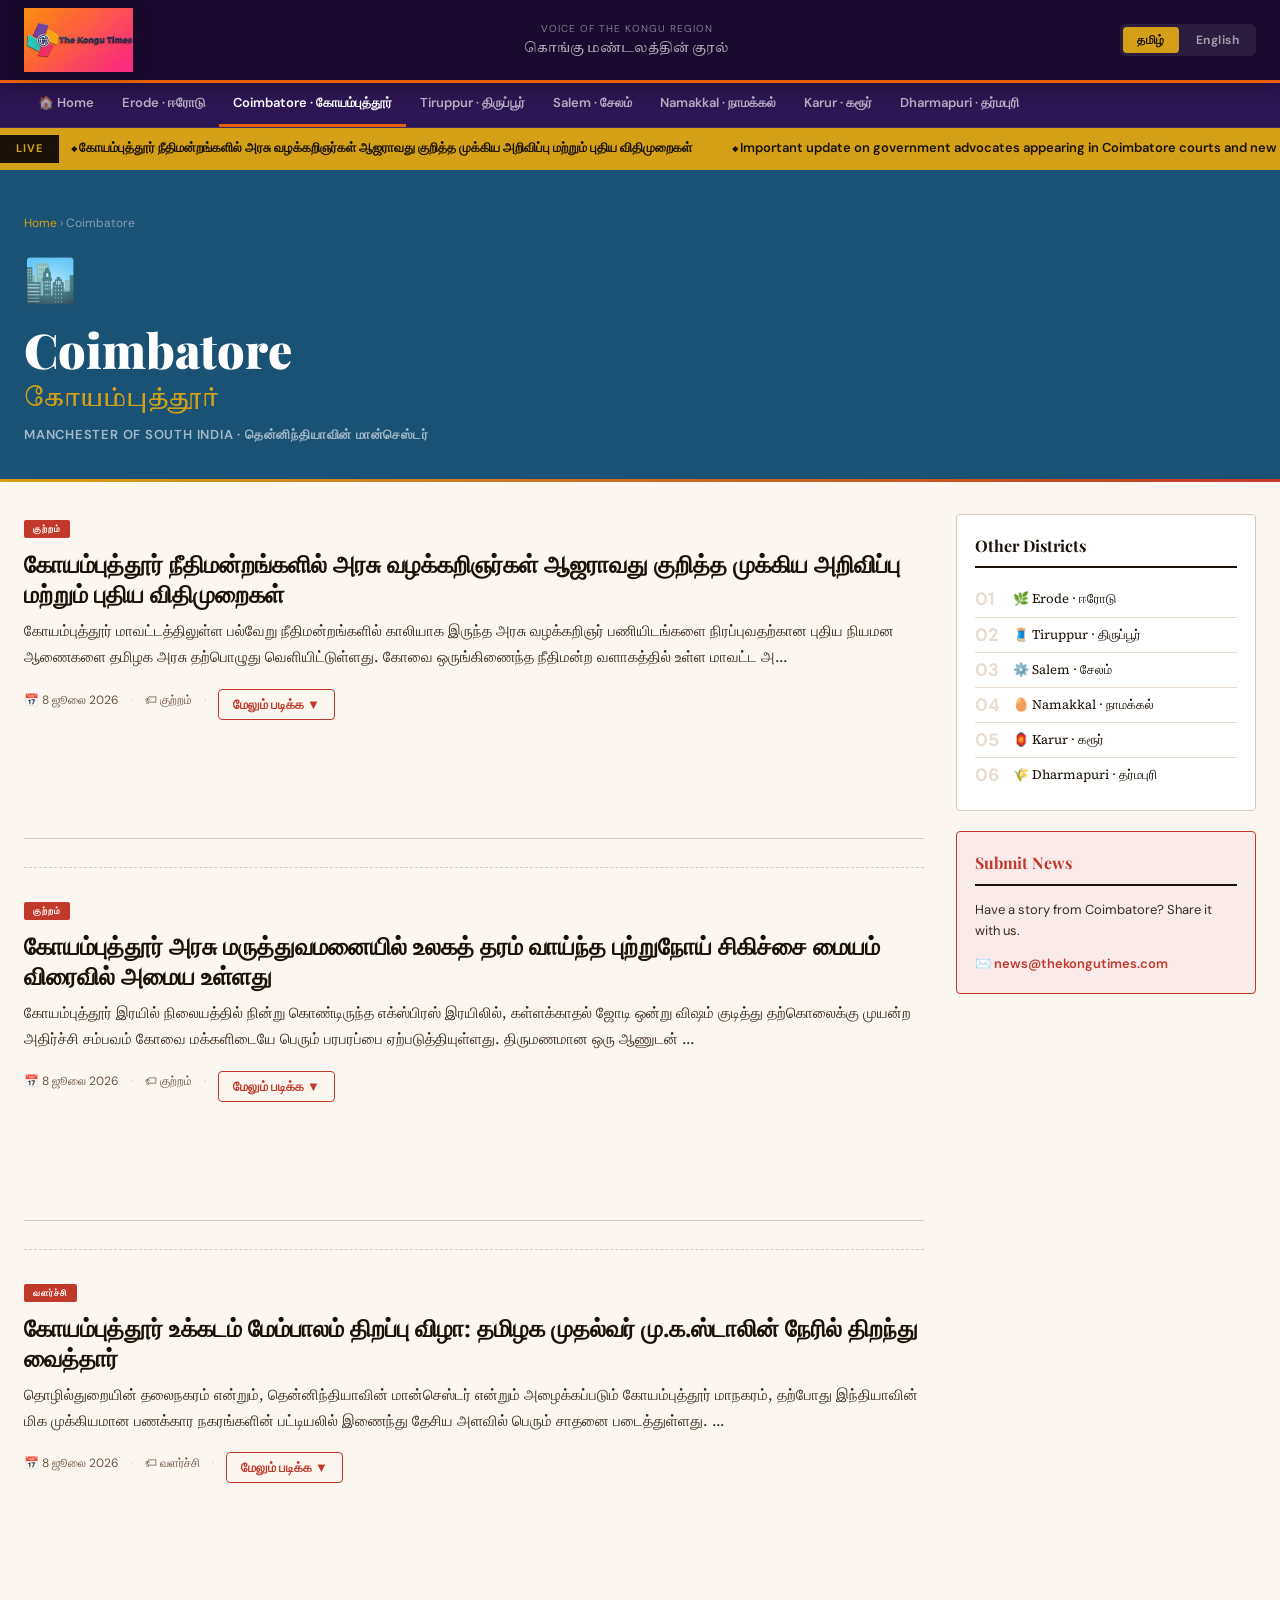
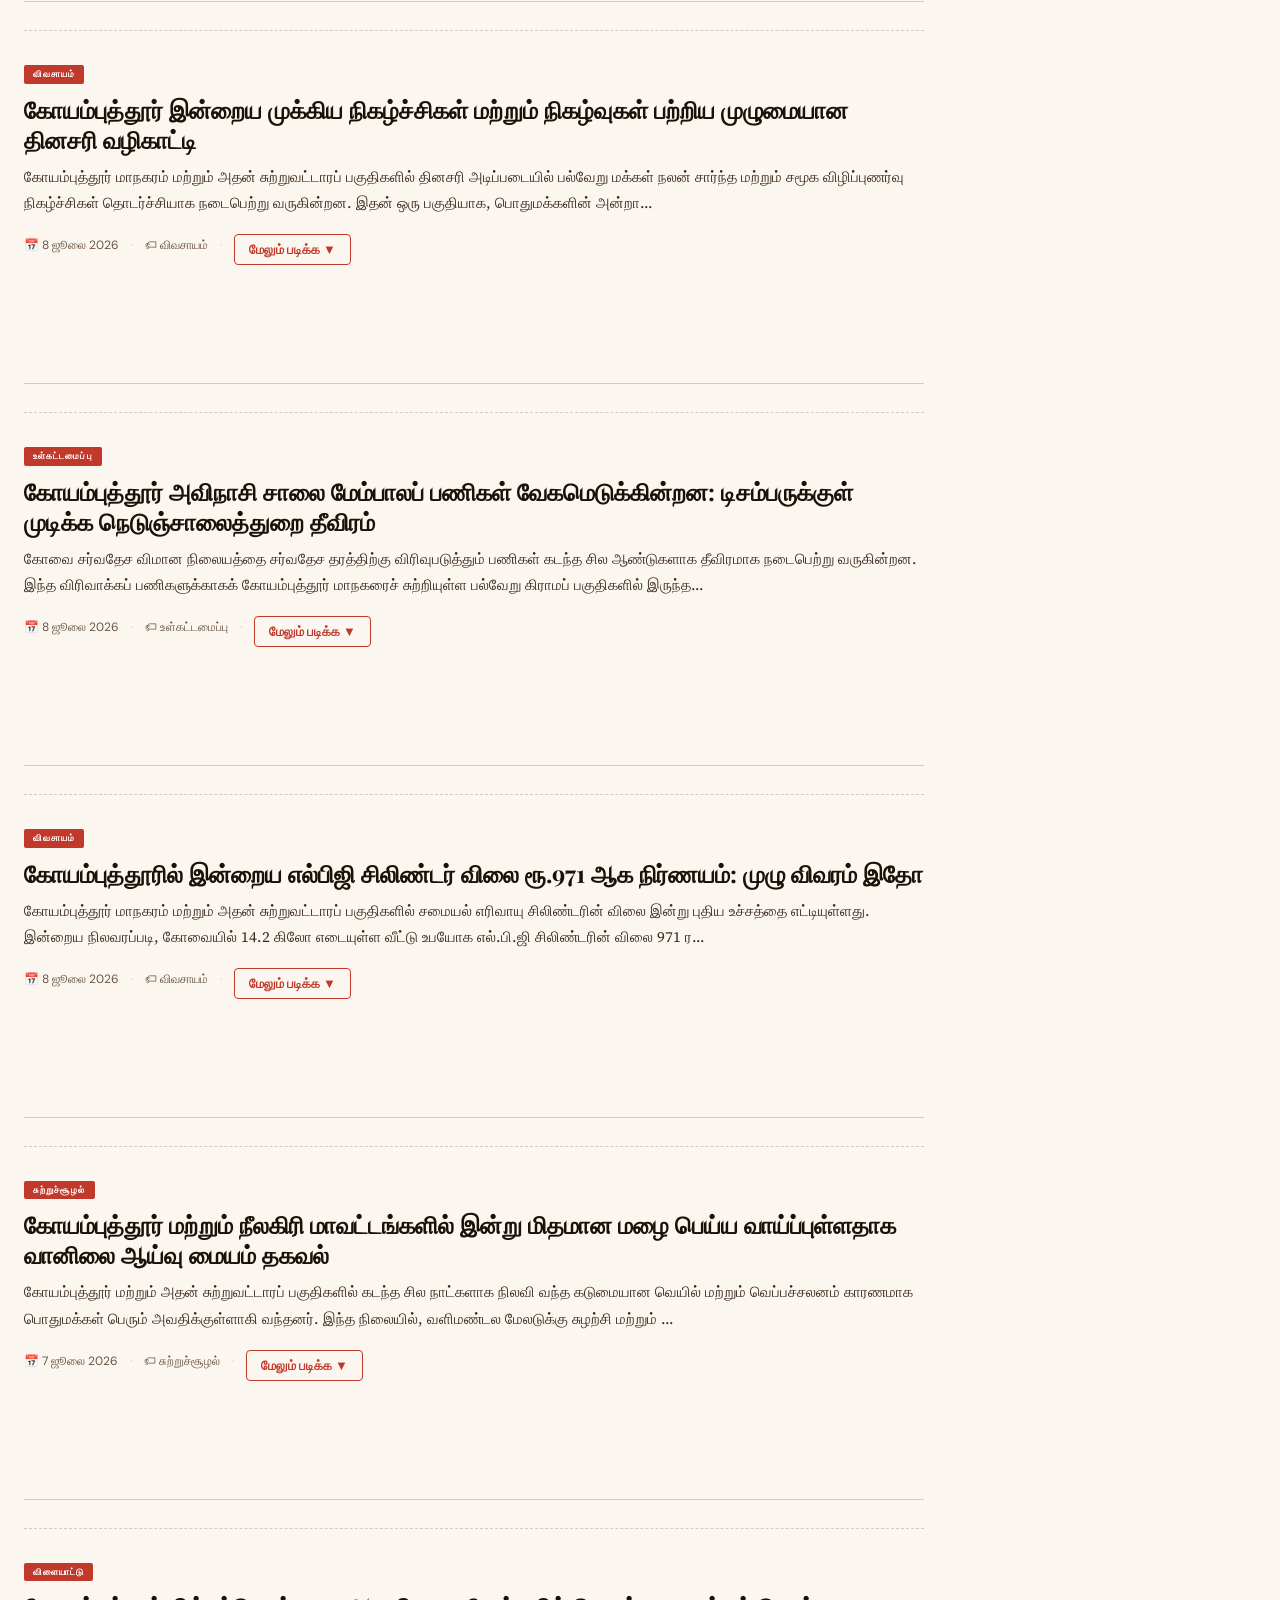
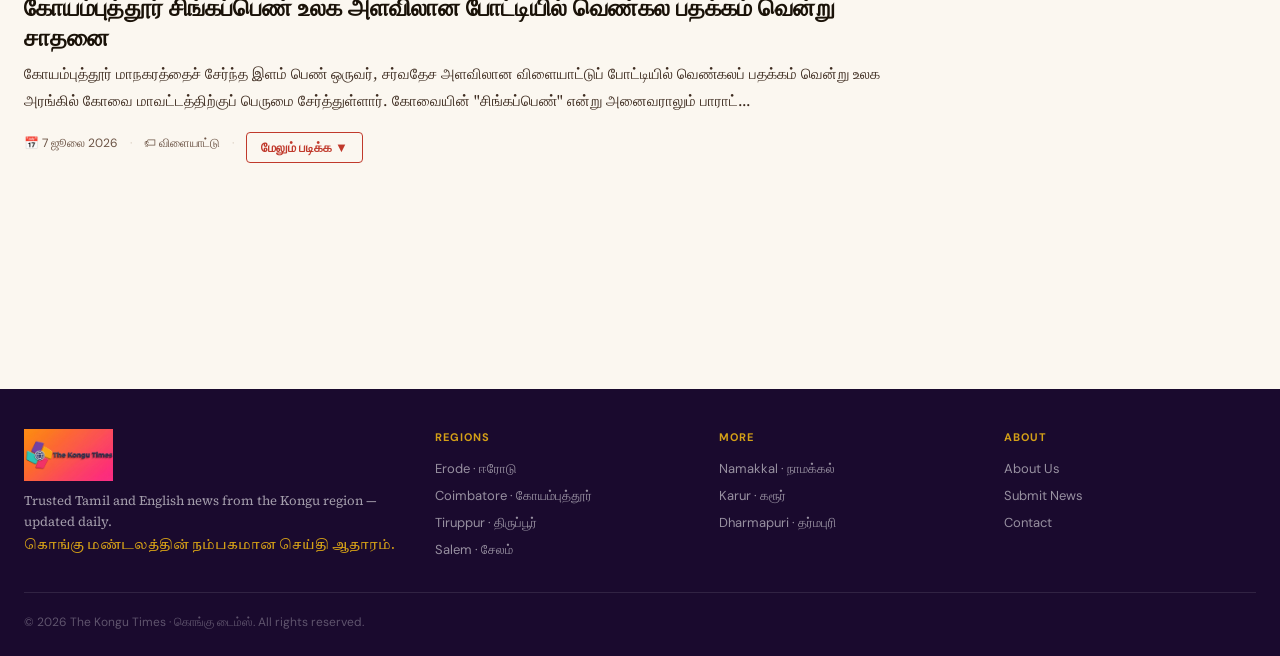
==== commit 8c462a58: "🗞️ Auto news update — 2026-07-08 14:12 IST" ====
--- a/regions/coimbatore.html
+++ b/regions/coimbatore.html
@@ -5,7 +5,7 @@
 <meta name="robots" content="index,follow"/>
 <meta name="viewport" content="width=device-width,initial-scale=1"/>
 <meta name="description" id="meta-desc" content="Electricity supply to be disrupted in Coimbatore district due to power line maintenance work"/>
-<title>Coimbatore Daily Events Guide: Today's Key Programs and Local Happenings | The Kongu Times</title>
+<title>Important update on government advocates appearing in Coimbatore courts and new regulations | The Kongu Times</title>
 <link rel="stylesheet" href="../css/style.css"/>
 <link rel="icon" href="data:image/svg+xml,%3Csvg xmlns='http://www.w3.org/2000/svg' viewBox='0 0 100 100'%3E%3Ctext y='.9em' font-size='90'%3E%F0%9F%93%B0%3C/text%3E%3C/svg%3E"/>
 <meta property="og:type" content="website"/>
@@ -53,7 +53,7 @@
 </div></nav>
 
 <div class="news-ticker"><div class="ticker-inner"><span class="ticker-label">LIVE</span><div class="ticker-scroll"><div class="ticker-track">
-<!--TICKER-START--><span class="ticker-item">கோயம்புத்தூர் இன்றைய முக்கிய நிகழ்ச்சிகள் மற்றும் நிகழ்வுகள் பற்றிய முழுமையான தினசரி வழிகாட்டி</span><span class="ticker-item">Coimbatore Daily Events Guide: Today's Key Programs and Local Happenings</span><span class="ticker-item">கோயம்புத்தூர் அவிநாசி சாலை மேம்பாலப் பணிகள் வேகமெடுக்கின்றன: டிசம்பருக்குள் முடிக்க நெடுஞ்சாலைத்துறை தீவிரம்</span><span class="ticker-item">Coimbatore Avinashi Road Flyover Construction Speeds Up For Completion By This December</span><span class="ticker-item">கோயம்புத்தூரில் இன்றைய எல்பிஜி சிலிண்டர் விலை ரூ.971 ஆக நிர்ணயம்: முழு விவரம் இதோ</span><span class="ticker-item">LPG Price Today in Coimbatore: Cylinder Rate Stands at Rs 971 on July 7</span><span class="ticker-item">கோயம்புத்தூர் மற்றும் நீலகிரி மாவட்டங்களில் இன்று மிதமான மழை பெய்ய வாய்ப்புள்ளதாக வானிலை ஆய்வு மையம் தகவல்</span><span class="ticker-item">Light to moderate rain expected today in Coimbatore and Nilgiris districts of Tamil Nadu</span><span class="ticker-item">கோயம்புத்தூர் இன்றைய முக்கிய நிகழ்ச்சிகள் மற்றும் நிகழ்வுகள் பற்றிய முழுமையான தினசரி வழிகாட்டி</span><span class="ticker-item">Coimbatore Daily Events Guide: Today's Key Programs and Local Happenings</span><span class="ticker-item">கோயம்புத்தூர் அவிநாசி சாலை மேம்பாலப் பணிகள் வேகமெடுக்கின்றன: டிசம்பருக்குள் முடிக்க நெடுஞ்சாலைத்துறை தீவிரம்</span><span class="ticker-item">Coimbatore Avinashi Road Flyover Construction Speeds Up For Completion By This December</span><span class="ticker-item">கோயம்புத்தூரில் இன்றைய எல்பிஜி சிலிண்டர் விலை ரூ.971 ஆக நிர்ணயம்: முழு விவரம் இதோ</span><span class="ticker-item">LPG Price Today in Coimbatore: Cylinder Rate Stands at Rs 971 on July 7</span><span class="ticker-item">கோயம்புத்தூர் மற்றும் நீலகிரி மாவட்டங்களில் இன்று மிதமான மழை பெய்ய வாய்ப்புள்ளதாக வானிலை ஆய்வு மையம் தகவல்</span><span class="ticker-item">Light to moderate rain expected today in Coimbatore and Nilgiris districts of Tamil Nadu</span><!--TICKER-END-->
+<!--TICKER-START--><span class="ticker-item">கோயம்புத்தூர் நீதிமன்றங்களில் அரசு வழக்கறிஞர்கள் ஆஜராவது குறித்த முக்கிய அறிவிப்பு மற்றும் புதிய விதிமுறைகள்</span><span class="ticker-item">Important update on government advocates appearing in Coimbatore courts and new regulations</span><span class="ticker-item">கோயம்புத்தூர் அரசு மருத்துவமனையில் உலகத் தரம் வாய்ந்த புற்றுநோய் சிகிச்சை மையம் விரைவில் அமைய உள்ளது</span><span class="ticker-item">Coimbatore Government Hospital to Get World Class Cancer Treatment Centre Very Soon</span><span class="ticker-item">கோயம்புத்தூர் உக்கடம் மேம்பாலம் திறப்பு விழா: தமிழக முதல்வர் மு.க.ஸ்டாலின் நேரில் திறந்து வைத்தார்</span><span class="ticker-item">Coimbatore Ukkadam Flyover Inaugurated by Tamil Nadu Chief Minister MK Stalin to Ease Traffic</span><span class="ticker-item">கோயம்புத்தூர் இன்றைய முக்கிய நிகழ்ச்சிகள் மற்றும் நிகழ்வுகள் பற்றிய முழுமையான தினசரி வழிகாட்டி</span><span class="ticker-item">Coimbatore Daily Events Guide: Today's Key Programs and Local Happenings</span><span class="ticker-item">கோயம்புத்தூர் நீதிமன்றங்களில் அரசு வழக்கறிஞர்கள் ஆஜராவது குறித்த முக்கிய அறிவிப்பு மற்றும் புதிய விதிமுறைகள்</span><span class="ticker-item">Important update on government advocates appearing in Coimbatore courts and new regulations</span><span class="ticker-item">கோயம்புத்தூர் அரசு மருத்துவமனையில் உலகத் தரம் வாய்ந்த புற்றுநோய் சிகிச்சை மையம் விரைவில் அமைய உள்ளது</span><span class="ticker-item">Coimbatore Government Hospital to Get World Class Cancer Treatment Centre Very Soon</span><span class="ticker-item">கோயம்புத்தூர் உக்கடம் மேம்பாலம் திறப்பு விழா: தமிழக முதல்வர் மு.க.ஸ்டாலின் நேரில் திறந்து வைத்தார்</span><span class="ticker-item">Coimbatore Ukkadam Flyover Inaugurated by Tamil Nadu Chief Minister MK Stalin to Ease Traffic</span><span class="ticker-item">கோயம்புத்தூர் இன்றைய முக்கிய நிகழ்ச்சிகள் மற்றும் நிகழ்வுகள் பற்றிய முழுமையான தினசரி வழிகாட்டி</span><span class="ticker-item">Coimbatore Daily Events Guide: Today's Key Programs and Local Happenings</span><!--TICKER-END-->
 </div></div></div></div>
 
 <div class="region-hero" style="background:#1A5276">
@@ -72,6 +72,84 @@
 <!--AUTO-NEWS-START-->
 
 <article class="news-article" id="art1" itemscope itemtype="https://schema.org/NewsArticle">
+  <meta itemprop="datePublished" content="2026-07-08T14:07:57.868Z"/>
+  <meta itemprop="author" content="The Kongu Times"/>
+  
+  <div class="article-lang-ta">
+    <span class="article-label">குற்றம்</span>
+    <h2 class="article-title" itemprop="headline">கோயம்புத்தூர் நீதிமன்றங்களில் அரசு வழக்கறிஞர்கள் ஆஜராவது குறித்த முக்கிய அறிவிப்பு மற்றும் புதிய விதிமுறைகள்</h2>
+    <div class="article-preview article-preview-ta">கோயம்புத்தூர் மாவட்டத்திலுள்ள பல்வேறு நீதிமன்றங்களில் காலியாக இருந்த அரசு வழக்கறிஞர் பணியிடங்களை நிரப்புவதற்கான புதிய நியமன ஆணைகளை தமிழக அரசு தற்பொழுது வெளியிட்டுள்ளது. கோவை ஒருங்கிணைந்த நீதிமன்ற வளாகத்தில் உள்ள மாவட்ட அ...</div>
+    <div class="article-full article-full-ta" style="display:none"><p>கோயம்புத்தூர் மாவட்டத்திலுள்ள பல்வேறு நீதிமன்றங்களில் காலியாக இருந்த அரசு வழக்கறிஞர் பணியிடங்களை நிரப்புவதற்கான புதிய நியமன ஆணைகளை தமிழக அரசு தற்பொழுது வெளியிட்டுள்ளது. கோவை ஒருங்கிணைந்த நீதிமன்ற வளாகத்தில் உள்ள மாவட்ட அமர்வு நீதிமன்றங்கள், சார்பு நீதிமன்றங்கள் மற்றும் குற்றவியல் நடுவர் நீதிமன்றங்களில் அரசு தரப்பில் வழக்குகளைத் திறம்பட நடத்துவதற்காக இந்த அதிரடி நடவடிக்கை மேற்கொள்ளப்பட்டுள்ளது. கடந்த சில மாதங்களாகப் போதிய அரசு வழக்கறிஞர்கள் இல்லாததால் வழக்குகளின் விசாரணை தொய்வடைந்து காணப்பட்ட நிலையில், இந்த புதிய நியமனங்கள் கோவை மாவட்ட நீதித்துறையில் பெரும் எதிர்பார்ப்பை ஏற்படுத்தியுள்ளன. சட்டத்துறை அமைச்சகத்தின் பரிந்துரையின் பேரில், தகுதியான மூத்த மற்றும் இளம் வழக்கறிஞர்களைத் தேர்ந்தெடுத்து இந்த முக்கியமான பொறுப்புகள் வழங்கப்பட்டுள்ளன.</p><p>இந்த நியமனங்கள் மேற்கொள்ளப்பட்டதற்கான மிக முக்கிய காரணம், கோவை மாவட்ட நீதிமன்றங்களில் தேங்கிக் கிடக்கும் ஆயிரக்கணக்கான வழக்குகளுக்கு விரைவாகத் தீர்வு காண்பதே ஆகும். குறிப்பாக, அரசு தரப்பில் ஆஜராகி வாதாட வேண்டிய குற்றவியல் வழக்குகள், நில அபகரிப்பு வழக்குகள் மற்றும் பெண்களுக்கு எதிரான வன்கொடுமை வழக்குகள் ஆகியவை வழக்கறிஞர்கள் பற்றாக்குறையால் தொடர்ந்து தள்ளிவைக்கப்பட்டு வந்தன. இதனால் பாதிக்கப்பட்ட பொதுமக்களும், காவல் துறையினரும் தங்களுக்குரிய நீதியைப் பெறுவதில் பெரும் காலதாமதத்தை எதிர்கொள்ள வேண்டியிருந்தது. இந்த நிர்வாகச் சிக்கலைத் தீர்த்து, ஏழை எளிய மக்களுக்கு விரைவான நீதி கிடைக்க வழிவகை செய்ய வேண்டும் என்ற நோக்கில் இந்த புதிய வழக்கறிஞர்கள் தேர்வு செய்யப்பட்டுள்ளனர்.</p><p>தமிழக அரசின் சட்டத்துறைச் செயலாளர் மற்றும் கோவை மாவட்ட ஆட்சியரின் மேற்பார்வையில், தகுதியான நபர்களைத் தேர்ந்தெடுப்பதற்கான நேர்காணல் மற்றும் ஆவணச் சரிபார்ப்புப் பணிகள் கோவை மாவட்ட நீதிமன்ற வளாகத்தில் அண்மையில் நடைபெற்றன. இதில் நீண்ட கால அனுபவமும், நேர்மையும் கொண்ட வழக்கறிஞர்கள் மட்டுமே அரசுத் தரப்பு வழக்கறிஞர்களாகவும், கூடுதல் அரசு வழக்கறிஞர்களாகவும் நியமிக்கப்பட்டுள்ளனர். கோவை கோர்ட் வளாகத்தில் உள்ள அரசு வழக்கறிஞர் அலுவலகத்தில் இந்த புதிய பொறுப்பாளர்கள் விரைவில் தங்களது பணிகளை முறைப்படி ஏற்கும் வகையில் அனைத்து ஏற்பாடுகளும் செய்யப்பட்டுள்ளன. இந்த நியமனப் பட்டியலை அரசு முறைப்படி வெளியிட்டுள்ளதால், கோவை சட்ட வட்டாரத்தில் இது முக்கிய விவாதப் பொருளாக மாறியுள்ளது.</p><p>இந்த புதிய அரசு வழக்கறிஞர்களின் நியமனம் கோயம்புத்தூர் மாவட்டப் பொதுமக்களிடையே மிகுந்த நேர்மறையான தாக்கத்தை ஏற்படுத்தும் என்று எதிர்பார்க்கப்படுகிறது. நீதிமன்றங்களில் நீண்ட நாட்களாக நிலுவையில் உள்ள வழக்குகளின் விசாரணை இனி வேகம் எடுக்கும் என்பதால், பாதிக்கப்பட்ட மக்களுக்கு உரிய நேரத்தில் நியாயமான தீர்ப்பு கிடைக்க வழிவகை பிறந்துள்ளது. மேலும், காவல் துறையினர் தாக்கல் செய்யும் குற்றப்பத்திரிகைகளை முறையாக ஆய்வு செய்து, குற்றவாளிகளுக்குத் தகுந்த தண்டனையைப் பெற்றுத் தர இந்த நியமனங்கள் பெரிதும் உதவும். இதன் மூலம் கோவை மாவட்டத்தில் சட்ட ஒழுங்கு நிலைநாட்டப்படுவதோடு, நீதித்துறை மீதான சாமானிய மக்களின் நம்பிக்கையும் பல மடங்கு அதிகரிக்கும் என்பதில் மாற்றுக்கருத்து இல்லை.</p><p>இது குறித்து கோவை மாவட்ட நீதிமன்ற வட்டாரத்தைச் சேர்ந்த உயர் அதிகாரிகள் மற்றும் மூத்த வழக்கறிஞர்கள் சங்கப் பிரதிநிதிகள் தங்களது கருத்துக்களைப் பகிர்ந்துள்ளனர். புதிய வழக்கறிஞர்களின் நியமனம் நீதிமன்றப் பணிகளை மேலும் சுறுசுறுப்பாக்கும் என்றும், அரசுத் தரப்பு வாதங்கள் இனி நீதிமன்றங்களில் வலுவாக முன்வைக்கப்படும் என்றும் அவர்கள் நம்பிக்கை தெரிவித்துள்ளனர். மேலும், புதிதாகப் பொறுப்பேற்கும் வழக்கறிஞர்களுக்குத் தேவையான அனைத்து உள்கட்டமைப்பு வசதிகளும், கோப்புகளும் உடனடியாக வழங்கப்படும் என்று அதிகாரிகள் தரப்பில் உறுதி அளிக்கப்பட்டுள்ளது. கோவை மாவட்ட மக்களின் நலனைக் கருத்தில் கொண்டு எடுக்கப்பட்டுள்ள இந்த நடவடிக்கை, மாவட்டத்தின் நீதி நிர்வாக வரலாற்றில் ஒரு முக்கிய மைல்கல்லாக அமையும் என்று அவர்கள் சுட்டிக்காட்டியுள்ளனர்.</p></div>
+  </div>
+  <div class="article-lang-en" style="display:none">
+    <span class="article-label">Crime</span>
+    <h2 class="article-title">Important update on government advocates appearing in Coimbatore courts and new regulations</h2>
+    <div class="article-preview article-preview-en">The Tamil Nadu state government has officially announced the appointment of a new panel of government pleaders and public prosecutors to represent various courts across the Coimbatore district. This administrative decisi...</div>
+    <div class="article-full article-full-en" style="display:none"><p>The Tamil Nadu state government has officially announced the appointment of a new panel of government pleaders and public prosecutors to represent various courts across the Coimbatore district. This administrative decision, aimed at streamlining the judicial process, comes after a meticulous selection process designed to place experienced legal minds in key positions. Legal professionals have been designated to handle civil, criminal, and sessions court cases within the Coimbatore District Court complex and its subordinate courts. The department of law and justice finalized the list of appointees following extensive consultations, ensuring that the chosen advocates possess a strong track record of integrity and legal acumen.</p><p>The primary objective behind this fresh wave of appointments is to address the mounting backlog of cases in the district and to ensure that the government's stance is robustly defended in legal disputes. For several months, various government departments in Coimbatore had been facing delays in litigation due to a shortage of dedicated legal representatives. By filling these crucial vacancies, the state administration aims to accelerate the disposal of pending lawsuits, particularly those involving land acquisition, public administration, and law and order issues. The newly appointed public prosecutors are expected to assume their offices immediately, bringing a renewed sense of urgency to the local judicial administration.</p><p>For the residents of Coimbatore, this development is expected to have a direct and positive impact on the local justice delivery system. Litigants who have been waiting for months to resolve disputes involving government bodies can now expect faster hearings and more efficient court proceedings. The presence of active and legally sound government prosecutors will also ensure that public interest cases, ranging from civic grievances to municipal disputes, are addressed without unnecessary adjournments. Local legal experts believe that this systematic restructuring will restore public confidence in the efficiency of the Coimbatore district judiciary.</p><p>Following the announcement, representatives from the Coimbatore Bar Association welcomed the government's decision, noting that the timely filling of these posts was a long-standing demand of the local legal fraternity. Senior advocates expressed optimism that the new appointees would maintain high professional standards and cooperate effectively with the bench to minimize trial delays. The district administration has also assured the newly appointed legal officers of full administrative support and access to necessary resources to discharge their duties effectively. This collaborative approach between the executive and the judiciary is anticipated to significantly reduce the burden on the local court infrastructure.</p><p>As the new legal team takes charge, the focus will shift toward monitoring the progress of high-profile cases and public interest litigations currently active in the Coimbatore courts. The state law department has indicated that the performance of the newly appointed prosecutors will be periodically reviewed to ensure accountability and high standards of representation. With a strengthened legal machinery now in place, the Coimbatore district is poised for a more robust, transparent, and swift judicial process that will ultimately benefit the common citizen. This administrative overhaul marks a crucial step forward in reinforcing the rule of law and improving governance within the region.</p></div>
+  </div>
+  <div class="article-meta">
+    <span>📅 <span class="date-ta">8 ஜூலை 2026</span><span class="date-en" style="display:none">8 July 2026</span></span>
+    <span class="meta-dot">·</span><span>🏷 <span class="cat-ta">குற்றம்</span><span class="cat-en" style="display:none">Crime</span></span>
+    <span class="meta-dot">·</span>
+    <button class="read-more-btn" onclick="toggleArticle('art1',this)" aria-expanded="false">மேலும் படிக்க ▼</button>
+  </div>
+  <div class="ad-slot"><!-- ADSENSE --></div>
+</article>
+<hr class="article-divider"/>
+
+<article class="news-article" id="art2" itemscope itemtype="https://schema.org/NewsArticle">
+  <meta itemprop="datePublished" content="2026-07-08T14:07:57.868Z"/>
+  <meta itemprop="author" content="The Kongu Times"/>
+  
+  <div class="article-lang-ta">
+    <span class="article-label">குற்றம்</span>
+    <h2 class="article-title" itemprop="headline">கோயம்புத்தூர் அரசு மருத்துவமனையில் உலகத் தரம் வாய்ந்த புற்றுநோய் சிகிச்சை மையம் விரைவில் அமைய உள்ளது</h2>
+    <div class="article-preview article-preview-ta">கோயம்புத்தூர் இரயில் நிலையத்தில் நின்று கொண்டிருந்த எக்ஸ்பிரஸ் இரயிலில், கள்ளக்காதல் ஜோடி ஒன்று விஷம் குடித்து தற்கொலைக்கு முயன்ற அதிர்ச்சி சம்பவம் கோவை மக்களிடையே பெரும் பரபரப்பை ஏற்படுத்தியுள்ளது. திருமணமான ஒரு ஆணுடன் ...</div>
+    <div class="article-full article-full-ta" style="display:none"><p>கோயம்புத்தூர் இரயில் நிலையத்தில் நின்று கொண்டிருந்த எக்ஸ்பிரஸ் இரயிலில், கள்ளக்காதல் ஜோடி ஒன்று விஷம் குடித்து தற்கொலைக்கு முயன்ற அதிர்ச்சி சம்பவம் கோவை மக்களிடையே பெரும் பரபரப்பை ஏற்படுத்தியுள்ளது. திருமணமான ஒரு ஆணுடன் ஏற்பட்ட தகாத உறவு, அவரது மனைவியிடம் கள்ளத்தனமாக கையும் களவுமாக சிக்கியதால் ஏற்பட்ட அவமானத்தின் காரணமாகவே இந்த விபரீத முடிவை அவர்கள் எடுத்துள்ளதாக முதற்கட்ட விசாரணையில் தெரியவந்துள்ளது. இந்த சம்பவத்தில் மயங்கிய நிலையில் மீட்கப்பட்ட இருவரையும் இரயில்வே காவல்துறையினர் மற்றும் சக பயணிகள் மீட்டு கோவை அரசு மருத்துவமனையில் தீவிர சிகிச்சைக்காக அனுமதித்துள்ளனர். </p><p>இந்த தற்கொலை முயற்சி சம்பவத்தின் பின்னணி குறித்து போலீஸார் நடத்திய விசாரணையில் பல அதிர்ச்சிகரமான தகவல்கள் வெளியாகியுள்ளன. தற்கொலைக்கு முயன்ற நபர் ஏற்கனவே திருமணமானவர் என்பதும், அவருக்கும் மற்றொரு பெண்ணுக்கும் இடையே நீண்ட நாட்களாக கள்ளத்தொடர்பு இருந்து வந்ததும் தெரியவந்துள்ளது. இவர்களது ரகசிய உறவு குறித்து சந்தேகமடைந்த அந்த நபரின் மனைவி, இருவரையும் பின்தொடர்ந்து சென்று அவர்கள் ஒன்றாக இருந்தபோது கையும் களவுமாக பிடித்துள்ளார். இதனால் தங்களின் உறவு சமூகத்திலும் குடும்பத்திலும் அம்பலமாகிவிட்டதே என்ற பயத்திலும், ஏற்பட்ட அவமானத்தை தாங்க முடியாமலும் இருவரும் கோவையிலிருந்து தப்பியோடி தற்கொலை செய்துகொள்ள திட்டமிட்டுள்ளனர்.</p><p>இதற்காக கோயம்புத்தூர் இரயில் நிலையத்திற்கு வந்த அந்த கள்ளக்காதல் ஜோடி, அங்கு நின்று கொண்டிருந்த இரயிலில் ஏறி யாரும் எதிர்பாராத நேரத்தில் தங்களோடு கொண்டு வந்திருந்த விஷத்தைக் குடித்து தற்கொலைக்கு முயன்றுள்ளனர். இரயில் பெட்டியின் உள்ளே அமர்ந்திருந்த இருவரும் திடீரென வாயில் நுரை தள்ளியபடி மயங்கி விழுந்ததைக் கண்ட சக பயணிகள் அதிர்ச்சியடைந்து உடனடியாக சத்தமிட்டுள்ளனர். பயணிகளின் அலறல் சத்தம் கேட்டு ஓடிவந்த இரயில்வே பாதுகாப்புப் படையினர் மற்றும் அங்கு பணியில் இருந்த ஊழியர்கள், உடனடியாக அவசர ஆம்புலன்ஸ் சேவைக்கு தகவல் தெரிவித்து இருவரையும் இரயிலில் இருந்து மீட்கும் பணிகளில் விரைவாக ஈடுபட்டனர்.</p><p>இந்த சம்பவம் கோயம்புத்தூர் மாவட்ட இரயில் பயணிகள் மற்றும் பொதுமக்கள் மத்தியில் பெரும் அதிர்ச்சியையும், பரபரப்பான சூழ்நிலையையும் ஏற்படுத்தியுள்ளது. தினசரி ஆயிரக்கணக்கான மக்கள் வந்து செல்லும் பரபரப்பான கோவை இரயில் நிலையத்தில், பொது இடத்தைப் பயன்படுத்தி இதுபோன்ற தற்கொலை முயற்சிகள் நடப்பது பயணிகளின் பாதுகாப்பிற்கு அச்சத்தை ஏற்படுத்துவதாக சமூக ஆர்வலர்கள் கவலை தெரிவித்துள்ளனர். மேலும், குடும்ப உறவுகளில் ஏற்படும் விரிசல்களும், முறையற்ற உறவுகளும் எவ்வாறு மனித உயிர்களை மாய்க்கும் அளவிற்கு கொண்டு சேர்க்கிறது என்பதற்கு இந்த விபரீத சம்பவமே ஒரு சான்றாக அமைந்துள்ளதாக கோவை மக்கள் வேதனை தெரிவிக்கின்றனர்.</p><p>இச்சம்பவம் குறித்து வழக்குப்பதிவு செய்துள்ள கோவை இரயில்வே காவல் துறையினர் தீவிர விசாரணை மேற்கொண்டு வருகின்றனர். இதுகுறித்து கருத்து தெரிவித்துள்ள காவல்துறை உயர் அதிகாரிகள், "தற்கொலை என்பது எந்தப் பிரச்சனைக்கும் தீர்வல்ல என்றும், குடும்பப் பிரச்சினைகள் மற்றும் உறவுமுறை சிக்கல்களுக்கு உரிய சட்ட ஆலோசகர்கள் அல்லது மனநல ஆலோசகர்களை அணுகி தீர்வு காண வேண்டும்" என்றும் அறிவுறுத்தியுள்ளனர். இரயில் போன்ற பொது இடங்களில் விஷம் போன்ற ஆபத்தான பொருட்களைக் கொண்டு செல்வதைத் தடுக்க பாதுகாப்பு சோதனைகள் மேலும் பலப்படுத்தப்படும் என்றும், தற்போது அரசு மருத்துவமனையில் உயிருக்குப் போராடி வரும் இருவருக்கும் தீவிர சிகிச்சை அளிக்கப்பட்டு வருவதாகவும் அதிகாரிகள் தரப்பில் தெரிவிக்கப்பட்டுள்ளது.</p></div>
+  </div>
+  <div class="article-lang-en" style="display:none">
+    <span class="article-label">Crime</span>
+    <h2 class="article-title">Coimbatore Government Hospital to Get World Class Cancer Treatment Centre Very Soon</h2>
+    <div class="article-preview article-preview-en">An extra-marital affair took a near-fatal turn in Coimbatore when a young man and a married woman allegedly attempted suicide by consuming poison aboard a moving train. The incident, which has shocked regular railway com...</div>
+    <div class="article-full article-full-en" style="display:none"><p>An extra-marital affair took a near-fatal turn in Coimbatore when a young man and a married woman allegedly attempted suicide by consuming poison aboard a moving train. The incident, which has shocked regular railway commuters and local residents, occurred on the popular Chemmozhi Express as it was approaching the Coimbatore Junction railway station. According to railway police sources, the couple resorted to this extreme step after their illicit relationship was discovered by the woman's husband, leading to intense domestic discord and public embarrassment. The two individuals have been identified as 28-year-old Vignesh from the Erode district and 26-year-old Nandhini, a married woman residing in the outskirts of Coimbatore city. </p><p>The illicit relationship between the duo had reportedly been developing over several months, largely hidden from their respective families until recently. The situation escalated dramatically when Nandhini’s husband stumbled upon private messages and call logs, exposing the affair and confronting his wife in front of family members. Fearing severe social isolation, legal repercussions, and family backlash, the distressed couple decided to flee their homes and boarded the train bound for Coimbatore. It was during this journey, overwhelmed by panic and the bleak prospect of their future, that they decided to end their lives by consuming a lethal poisonous substance they had carried with them. </p><p>The tragedy came to light when fellow passengers in the compartment noticed both individuals suddenly collapsing and foaming at the mouth as the train neared its final destination. Alarmed co-travelers immediately alerted the train ticket examiner and the railway protection force personnel stationed on the platform. As soon as the train ground to a halt at the Coimbatore Junction, railway police officers and medical emergency teams rushed into the compartment to retrieve the unresponsive couple. They were quickly transferred to stretchers and rushed to the Coimbatore Government General Hospital in a critical state, where doctors immediately initiated emergency detoxification procedures.</p><p>The shocking incident has caused a wave of concern among Coimbatore residents and regular rail commuters, who expressed distress over the rising trend of impulsive suicide attempts in public transport spaces. Local community leaders noted that such public incidents not only traumatize fellow passengers, including children who witness these grim events, but also temporarily disrupt vital public services. Many residents are calling for increased awareness campaigns and easily accessible counseling services across the district to help individuals dealing with domestic disputes and psychological distress. The incident has also sparked debates among local welfare groups regarding the need for stronger community support systems to address marital conflicts before they escalate into life-threatening situations.</p><p>In response to the incident, the Coimbatore Railway Police have registered a formal case and initiated a comprehensive investigation into the circumstances surrounding the suicide attempt. Senior police officials confirmed that the families of both Vignesh and Nandhini have been summoned to Coimbatore for questioning to ascertain if there was any external abetment or threats that pushed them to this extreme step. The medical team at the government hospital reported that while both patients remain under constant observation in the intensive care unit, their condition continues to be highly critical. Authorities have assured that necessary legal procedures will be followed once the individuals regain consciousness and are declared fit enough to give their official statements to the investigating officers.</p></div>
+  </div>
+  <div class="article-meta">
+    <span>📅 <span class="date-ta">8 ஜூலை 2026</span><span class="date-en" style="display:none">8 July 2026</span></span>
+    <span class="meta-dot">·</span><span>🏷 <span class="cat-ta">குற்றம்</span><span class="cat-en" style="display:none">Crime</span></span>
+    <span class="meta-dot">·</span>
+    <button class="read-more-btn" onclick="toggleArticle('art2',this)" aria-expanded="false">மேலும் படிக்க ▼</button>
+  </div>
+  <div class="ad-slot"><!-- ADSENSE --></div>
+</article>
+<hr class="article-divider"/>
+
+<article class="news-article" id="art3" itemscope itemtype="https://schema.org/NewsArticle">
+  <meta itemprop="datePublished" content="2026-07-08T14:07:57.868Z"/>
+  <meta itemprop="author" content="The Kongu Times"/>
+  
+  <div class="article-lang-ta">
+    <span class="article-label">வளர்ச்சி</span>
+    <h2 class="article-title" itemprop="headline">கோயம்புத்தூர் உக்கடம் மேம்பாலம் திறப்பு விழா: தமிழக முதல்வர் மு.க.ஸ்டாலின் நேரில் திறந்து வைத்தார்</h2>
+    <div class="article-preview article-preview-ta">தொழில்துறையின் தலைநகரம் என்றும், தென்னிந்தியாவின் மான்செஸ்டர் என்றும் அழைக்கப்படும் கோயம்புத்தூர் மாநகரம், தற்போது இந்தியாவின் மிக முக்கியமான பணக்கார நகரங்களின் பட்டியலில் இணைந்து தேசிய அளவில் பெரும் சாதனை படைத்துள்ளது. ...</div>
+    <div class="article-full article-full-ta" style="display:none"><p>தொழில்துறையின் தலைநகரம் என்றும், தென்னிந்தியாவின் மான்செஸ்டர் என்றும் அழைக்கப்படும் கோயம்புத்தூர் மாநகரம், தற்போது இந்தியாவின் மிக முக்கியமான பணக்கார நகரங்களின் பட்டியலில் இணைந்து தேசிய அளவில் பெரும் சாதனை படைத்துள்ளது. கோவை மாவட்டத்தின் இந்த அபார வளர்ச்சி மற்றும் பொருளாதார முன்னேற்றம் குறித்த விரிவான தகவல்கள் தற்பொழுது வெளியாகி, ஒட்டுமொத்த தமிழகத்திற்கும் பெருமை சேர்த்துள்ளது. கடந்த சில தசாப்தங்களாகவே கோவை மாநகரம் பல்வேறு துறைகளில் அடைந்து வரும் அசுர வளர்ச்சியானது, இன்று இந்திய அளவில் டெல்லி, மும்பை, பெங்களூரு போன்ற பெருநகரங்களுக்கு இணையாக இதனை முன்னிறுத்தியுள்ளது. குறிப்பாக, நடுத்தர மற்றும் குறுந்தொழில் நிறுவனங்களின் பங்களிப்பு இந்த அசாத்திய வளர்ச்சிக்கு மிக முக்கியமான அடித்தளமாக அமைந்துள்ளது என்று பொருளாதார வல்லுநர்கள் கருத்து தெரிவித்துள்ளனர்.</p><p>இந்த வரலாற்றுச் சிறப்புமிக்க பொருளாதார வளர்ச்சிக்கு பின்னால் கோவையின் தனித்துவமான தொழில் கட்டமைப்பும், உழைக்கும் மக்களின் பங்களிப்பும் மிக முக்கிய காரணங்களாக அமைந்துள்ளன. கோயம்புத்தூரில் அமைந்துள்ள உலகத்தரம் வாய்ந்த ஜவுளி ஆலைகள், பம்ப்செட் தயாரிப்பு நிறுவனங்கள், உதிரிபாகங்கள் தயாரிக்கும் தொழிற்கூடங்கள் மற்றும் வேகமாக வளர்ந்து வரும் தகவல் தொழில்நுட்பத் துறை (IT) ஆகியவை இந்த முன்னேற்றத்திற்கு மிக முக்கிய காரணிகளாக விளங்குகின்றன. இவற்றுடன், கோவையின் பூகோள ரீதியான அமைவிடமும், அண்டை மாநிலங்களான கேரளா மற்றும் கர்நாடகாவுடன் கொண்டுள்ள சிறந்த போக்குவரத்து இணைப்புகளும் வர்த்தகத்தை பெருமளவில் எளிதாக்கியுள்ளன. இத்தகைய பன்முகத்தன்மை கொண்ட தொழில் சூழலே, இந்த நகரை இந்தியாவின் முன்னணி பணக்கார நகரங்களின் பட்டியலில் தடம் பதிக்கச் செய்துள்ளது.</p><p>இத்தகைய அசாத்திய பொருளாதார வளர்ச்சியை சாத்தியமாக்கிய பெருமை கோவையின் தொழில்முனைவோர்களையே சாரும். பாரம்பரியமாகவே கோவையில் உள்ள மக்கள் அரசு வேலைகளை மட்டுமே நம்பியிருக்காமல், சொந்தமாக தொழில் தொடங்குவதில் அதிக ஆர்வம் காட்டி வந்துள்ளனர். விவசாயக் பின்னணியில் இருந்து வந்தவர்கள் கூட, தங்களின் கடின உழைப்பால் பெரும் தொழில் அதிபர்களாக உருவெடுத்துள்ளனர். இவர்களுடன் இணைந்து, கோவையின் திறமையான பொறியாளர்களும், தொழிலாளர்களும் தங்களின் அர்ப்பணிப்பான உழைப்பை வழங்கியுள்ளனர். மாவட்ட நிர்வாகமும், தமிழக அரசும் கோவையின் உள்கட்டமைப்பு வசதிகளை மேம்படுத்தி, தொழில் தொடங்குவதற்கான ஒற்றைச் சாளர அனுமதிகளை விரைவாக வழங்கியதும் இந்த சாதனைக்கு முக்கிய உந்துசக்தியாக அமைந்துள்ளது.</p><p>கோவையின் இந்த அசுர வளர்ச்சி, அங்கு வாழும் சாமானிய மக்களின் வாழ்வாதாரத்தில் மிகப்பெரிய நேர்மறையான தாக்கத்தை ஏற்படுத்தியுள்ளது. புதிய தொழில் நிறுவனங்களின் வருகையால் வேலைவாய்ப்புகள் பலமடங்கு அதிகரித்துள்ளன, இதனால் மக்களின் தனிநபர் வருமானம் உயர்ந்து, அவர்களின் வாழ்க்கை தரம் கணிசமாக மேம்பட்டுள்ளது. கல்வி மற்றும் மருத்துவத் துறைகளிலும் கோவை முன்னிலையில் இருப்பதால், மக்கள் உயர்தரமான சேவைகளை எளிதாகப் பெற முடிகிறது. ரியல் எஸ்டேட் துறையிலும் கோவையின் மதிப்பு பலமடங்கு உயர்ந்துள்ளதால், நில உரிமையாளர்களும், முதலீட்டாளர்களும் பெரும் லாபமடைந்துள்ளனர். ஒட்டுமொத்தமாக, இந்த பொருளாதார வளர்ச்சி கோவையின் ஒவ்வொரு குடிமகனின் வாழ்விலும் ஒரு புதிய விடியலையும், பொருளாதார பாதுகாப்பையும் தந்துள்ளது.</p><p>இந்த வரலாற்று சாதனை குறித்து கோவை மாவட்ட உயர் அதிகாரிகள் மற்றும் தொழில் கூட்டமைப்பு நிர்வாகிகள் தங்களின் மகிழ்ச்சியான கருத்துக்களைப் பகிர்ந்துள்ளனர். கோவையின் இந்த வளர்ச்சி தற்செயலானது அல்ல, இது பல தசாப்த கால திட்டமிடல் மற்றும் உழைப்பிற்கு கிடைத்த அங்கீகாரம் என்று அதிகாரிகள் பெருமிதத்துடன் தெரிவித்துள்ளனர். மேலும், கோவை மாநகரின் உள்கட்டமைப்பை சர்வதேச தரத்திற்கு உயர்த்தும் வகையில், மெட்ரோ ரயில் திட்டம், விமான நிலைய விரிவாக்கம் மற்றும் புதிய தகவல் தொழில்நுட்ப பூங்காக்கள் போன்ற திட்டங்கள் போர்க்கால அடிப்படையில் செயல்படுத்தப்பட்டு வருவதாக அவர்கள் குறிப்பிட்டுள்ளனர். வரும் காலங்களில், கோவை மாநகரம் இந்த பட்டியலில் இன்னும் பல படிகள் முன்னேறி, இந்தியாவின் முதன்மை பொருளாதார மையமாக மாறும் என்று அதிகாரிகள் மிகுந்த நம்பிக்கையுடன் தெரிவித்துள்ளனர்.</p></div>
+  </div>
+  <div class="article-lang-en" style="display:none">
+    <span class="article-label">Development</span>
+    <h2 class="article-title">Coimbatore Ukkadam Flyover Inaugurated by Tamil Nadu Chief Minister MK Stalin to Ease Traffic</h2>
+    <div class="article-preview article-preview-en">Coimbatore, popularly known as the Manchester of South India, has achieved a significant milestone by securing a prominent spot on the list of India’s wealthiest cities. This achievement highlights the district's robust ...</div>
+    <div class="article-full article-full-en" style="display:none"><p>Coimbatore, popularly known as the Manchester of South India, has achieved a significant milestone by securing a prominent spot on the list of India’s wealthiest cities. This achievement highlights the district's robust economic growth, driven by its diverse industrial landscape, which spans textiles, manufacturing, pump sets, and wet grinders. The recognition reflects the relentless entrepreneurial spirit of the local business community and the strategic advantages of the region, including a skilled workforce and a highly supportive ecosystem for small and medium enterprises. For decades, the city has quietly built its economic foundation, and this latest ranking serves as a formal validation of its transition from a regional manufacturing hub into a major national economic powerhouse.</p><p>The primary catalyst behind this remarkable economic rise is the district's unique industrial diversity and its ability to foster grassroots entrepreneurship. Unlike other major metropolitan areas that rely heavily on a single sector like information technology, Coimbatore’s wealth is distributed across traditional manufacturing, engineering, foundry clusters, and a rapidly growing services sector. Local industry leaders point out that the city's self-made business culture, combined with a strong network of educational institutions producing high-caliber technical talent, has created a sustainable cycle of wealth generation. Furthermore, the resilience of the district's Micro, Small, and Medium Enterprises (MSMEs) during global economic fluctuations has ensured steady employment and consistent capital accumulation within the local economy.</p><p>For the residents of Coimbatore, this economic elevation brings a mixture of pride, improved living standards, and new urban challenges. The influx of wealth and business investments has led to a noticeable upgrade in the city's retail, hospitality, and healthcare sectors, offering citizens world-class amenities right at their doorstep. However, this rapid growth has also put immense pressure on the city's existing public infrastructure, leading to traffic congestion, rising real estate prices, and an increased demand for better civic services. Local civic activists and residents emphasize that while the wealth ranking is a matter of immense pride, it must translate into equitable development, better waste management, and improved public transit systems to ensure that the quality of life keeps pace with economic growth.</p><p>In response to this milestone, district administration officials and state government representatives have reiterated their commitment to supporting Coimbatore’s upward trajectory through targeted infrastructure projects. Government officials have highlighted ongoing initiatives, such as the expansion of the Coimbatore International Airport, the development of the Western Bypass road, and the establishment of new industrial parks designed to attract further high-value investments. The administration is actively working on modernizing the city's civic infrastructure to accommodate the growing population and business demands, ensuring that the economic gains are supported by robust public utilities. Policymakers are also focusing on promoting sustainable industrial practices to protect the region's environmental health while maintaining its competitive edge.</p><p>Looking ahead, Coimbatore’s position among India’s richest cities is expected to attract even greater national and international investment, paving the way for future technological integration and industrial modernization. The transition toward defense manufacturing corridors, electric vehicle production, and advanced technical textiles represents the next frontier for the district's enterprising industrialists. As the city navigates this phase of high growth, the collaboration between the local business community, the proactive district administration, and the citizens will be crucial in shaping a balanced urban future. Ultimately, Coimbatore's success story stands as a testament to how a tier-two city can achieve top-tier economic status through sheer industrial dedication, innovation, and community resilience.</p></div>
+  </div>
+  <div class="article-meta">
+    <span>📅 <span class="date-ta">8 ஜூலை 2026</span><span class="date-en" style="display:none">8 July 2026</span></span>
+    <span class="meta-dot">·</span><span>🏷 <span class="cat-ta">வளர்ச்சி</span><span class="cat-en" style="display:none">Development</span></span>
+    <span class="meta-dot">·</span>
+    <button class="read-more-btn" onclick="toggleArticle('art3',this)" aria-expanded="false">மேலும் படிக்க ▼</button>
+  </div>
+  <div class="ad-slot"><!-- ADSENSE --></div>
+</article>
+<hr class="article-divider"/>
+
+<article class="news-article" id="art4" itemscope itemtype="https://schema.org/NewsArticle">
   <meta itemprop="datePublished" content="2026-07-08T08:28:53.547Z"/>
   <meta itemprop="author" content="The Kongu Times"/>
   
@@ -91,13 +169,13 @@
     <span>📅 <span class="date-ta">8 ஜூலை 2026</span><span class="date-en" style="display:none">8 July 2026</span></span>
     <span class="meta-dot">·</span><span>🏷 <span class="cat-ta">விவசாயம்</span><span class="cat-en" style="display:none">Agriculture</span></span>
     <span class="meta-dot">·</span>
-    <button class="read-more-btn" onclick="toggleArticle('art1',this)" aria-expanded="false">மேலும் படிக்க ▼</button>
-  </div>
-  <div class="ad-slot"><!-- ADSENSE --></div>
-</article>
-<hr class="article-divider"/>
-
-<article class="news-article" id="art2" itemscope itemtype="https://schema.org/NewsArticle">
+    <button class="read-more-btn" onclick="toggleArticle('art4',this)" aria-expanded="false">மேலும் படிக்க ▼</button>
+  </div>
+  <div class="ad-slot"><!-- ADSENSE --></div>
+</article>
+<hr class="article-divider"/>
+
+<article class="news-article" id="art5" itemscope itemtype="https://schema.org/NewsArticle">
   <meta itemprop="datePublished" content="2026-07-08T02:43:01.965Z"/>
   <meta itemprop="author" content="The Kongu Times"/>
   
@@ -117,13 +195,13 @@
     <span>📅 <span class="date-ta">8 ஜூலை 2026</span><span class="date-en" style="display:none">8 July 2026</span></span>
     <span class="meta-dot">·</span><span>🏷 <span class="cat-ta">உள்கட்டமைப்பு</span><span class="cat-en" style="display:none">Infrastructure</span></span>
     <span class="meta-dot">·</span>
-    <button class="read-more-btn" onclick="toggleArticle('art2',this)" aria-expanded="false">மேலும் படிக்க ▼</button>
-  </div>
-  <div class="ad-slot"><!-- ADSENSE --></div>
-</article>
-<hr class="article-divider"/>
-
-<article class="news-article" id="art3" itemscope itemtype="https://schema.org/NewsArticle">
+    <button class="read-more-btn" onclick="toggleArticle('art5',this)" aria-expanded="false">மேலும் படிக்க ▼</button>
+  </div>
+  <div class="ad-slot"><!-- ADSENSE --></div>
+</article>
+<hr class="article-divider"/>
+
+<article class="news-article" id="art6" itemscope itemtype="https://schema.org/NewsArticle">
   <meta itemprop="datePublished" content="2026-07-08T02:43:01.965Z"/>
   <meta itemprop="author" content="The Kongu Times"/>
   
@@ -143,13 +221,13 @@
     <span>📅 <span class="date-ta">8 ஜூலை 2026</span><span class="date-en" style="display:none">8 July 2026</span></span>
     <span class="meta-dot">·</span><span>🏷 <span class="cat-ta">விவசாயம்</span><span class="cat-en" style="display:none">Agriculture</span></span>
     <span class="meta-dot">·</span>
-    <button class="read-more-btn" onclick="toggleArticle('art3',this)" aria-expanded="false">மேலும் படிக்க ▼</button>
-  </div>
-  <div class="ad-slot"><!-- ADSENSE --></div>
-</article>
-<hr class="article-divider"/>
-
-<article class="news-article" id="art4" itemscope itemtype="https://schema.org/NewsArticle">
+    <button class="read-more-btn" onclick="toggleArticle('art6',this)" aria-expanded="false">மேலும் படிக்க ▼</button>
+  </div>
+  <div class="ad-slot"><!-- ADSENSE --></div>
+</article>
+<hr class="article-divider"/>
+
+<article class="news-article" id="art7" itemscope itemtype="https://schema.org/NewsArticle">
   <meta itemprop="datePublished" content="2026-07-07T19:55:23.754Z"/>
   <meta itemprop="author" content="The Kongu Times"/>
   
@@ -169,13 +247,13 @@
     <span>📅 <span class="date-ta">7 ஜூலை 2026</span><span class="date-en" style="display:none">7 July 2026</span></span>
     <span class="meta-dot">·</span><span>🏷 <span class="cat-ta">சுற்றுச்சூழல்</span><span class="cat-en" style="display:none">Environment</span></span>
     <span class="meta-dot">·</span>
-    <button class="read-more-btn" onclick="toggleArticle('art4',this)" aria-expanded="false">மேலும் படிக்க ▼</button>
-  </div>
-  <div class="ad-slot"><!-- ADSENSE --></div>
-</article>
-<hr class="article-divider"/>
-
-<article class="news-article" id="art5" itemscope itemtype="https://schema.org/NewsArticle">
+    <button class="read-more-btn" onclick="toggleArticle('art7',this)" aria-expanded="false">மேலும் படிக்க ▼</button>
+  </div>
+  <div class="ad-slot"><!-- ADSENSE --></div>
+</article>
+<hr class="article-divider"/>
+
+<article class="news-article" id="art8" itemscope itemtype="https://schema.org/NewsArticle">
   <meta itemprop="datePublished" content="2026-07-07T14:34:27.731Z"/>
   <meta itemprop="author" content="The Kongu Times"/>
   
@@ -194,84 +272,6 @@
   <div class="article-meta">
     <span>📅 <span class="date-ta">7 ஜூலை 2026</span><span class="date-en" style="display:none">7 July 2026</span></span>
     <span class="meta-dot">·</span><span>🏷 <span class="cat-ta">விளையாட்டு</span><span class="cat-en" style="display:none">Sports</span></span>
-    <span class="meta-dot">·</span>
-    <button class="read-more-btn" onclick="toggleArticle('art5',this)" aria-expanded="false">மேலும் படிக்க ▼</button>
-  </div>
-  <div class="ad-slot"><!-- ADSENSE --></div>
-</article>
-<hr class="article-divider"/>
-
-<article class="news-article" id="art6" itemscope itemtype="https://schema.org/NewsArticle">
-  <meta itemprop="datePublished" content="2026-07-07T09:41:41.120Z"/>
-  <meta itemprop="author" content="The Kongu Times"/>
-  
-  <div class="article-lang-ta">
-    <span class="article-label">உள்கட்டமைப்பு</span>
-    <h2 class="article-title" itemprop="headline">சென்னை மற்றும் கோயம்புத்தூர் இடையே வார இறுதி நாட்களில் கூடுதல் சிறப்பு ரயில்கள் இயக்கம்</h2>
-    <div class="article-preview article-preview-ta">கோயம்புத்தூர் மற்றும் அதன் சுற்றுவட்டாரப் பகுதி மக்களின் நீண்ட நாள் கோரிக்கையை ஏற்று, வார இறுதி நாட்களில் சென்னை மற்றும் கோவை இடையே சிறப்பு ரயில்களை இயக்க தென்னக ரயில்வே நிர்வாகம் நடவடிக்கை எடுத்துள்ளது. இந்த சிறப்பு ரயி...</div>
-    <div class="article-full article-full-ta" style="display:none"><p>கோயம்புத்தூர் மற்றும் அதன் சுற்றுவட்டாரப் பகுதி மக்களின் நீண்ட நாள் கோரிக்கையை ஏற்று, வார இறுதி நாட்களில் சென்னை மற்றும் கோவை இடையே சிறப்பு ரயில்களை இயக்க தென்னக ரயில்வே நிர்வாகம் நடவடிக்கை எடுத்துள்ளது. இந்த சிறப்பு ரயில் சேவையானது வாரந்தோறும் வெள்ளிக்கிழமை மற்றும் ஞாயிற்றுக்கிழமைகளில் இயக்கப்பட உள்ளதால், தொழில் நிமித்தமாகவும் கல்விக்காகவும் சென்னை சென்று வரும் கொங்கு மண்டல மக்கள் பெரும் மகிழ்ச்சி அடைந்துள்ளனர். கோவையிலிருந்து வார இறுதி நாட்களில் சென்னைக்கு செல்லும் வழக்கமான ரயில்களில் இடநெருக்கடி அதிகமாக இருக்கும் நிலையில், இந்த புதிய அறிவிப்பு பயணிகளுக்கு பெரும் நிம்மதியை அளித்துள்ளது. இந்த சிறப்பு ரயில் சேவைக்கான முன்பதிவு தற்போது விறுவிறுப்பாக தொடங்கி நடைபெற்று வருகிறது.</p><p>தொழில் நகரமான கோயம்புத்தூரில் இருந்து தலைநகர் சென்னைக்கு தினசரி ஆயிரக்கணக்கான மக்கள் பல்வேறு பணிகளுக்காக பயணம் செய்து வருகின்றனர். குறிப்பாக வார இறுதி நாட்களான வெள்ளி மற்றும் ஞாயிற்றுக்கிழமைகளில் ஐடி ஊழியர்கள், கல்லூரி மாணவர்கள் மற்றும் வியாபாரிகள் தங்களின் சொந்த ஊர்களுக்குத் திரும்பவும், மீண்டும் பணிக்குச் செல்லவும் ரயில்களை அதிகம் நம்பியுள்ளனர். இதனால் வார இறுதி நாட்களில் இயக்கப்படும் வழக்கமான ரயில்களில் சில வாரங்களுக்கு முன்பே பயணச்சீட்டுகள் விற்றுத் தீர்ந்து விடுவதால், நூற்றுக்கணக்கான பயணிகள் காத்திருப்போர் பட்டியலில் வைக்கப்படும் அவல நிலை நீடித்து வந்தது. இந்த கடுமையான பயண நெரிசலைத் தவிர்க்கவும், பயணிகளின் சிரமங்களைக் குறைக்கவும் கூடுதல் ரயில்களை இயக்க வேண்டும் என்று கோவை மாவட்ட மக்கள் தொடர்ந்து வலியுறுத்தி வந்தனர்.</p><p>பயணிகளின் இந்த தொடர் கோரிக்கையை ஏற்று, தென்னக ரயில்வே நிர்வாகத்தின் உயர்மட்ட அதிகாரிகள் இந்த வார இறுதி சிறப்பு ரயில் சேவையை அறிமுகப்படுத்தியுள்ளனர். இந்த சிறப்பு ரயிலானது கோயம்புத்தூர் சந்திப்பு ரயில் நிலையத்திலிருந்து புறப்பட்டு திருப்பூர், ஈரோடு, சேலம் மற்றும் காட்பாடி வழியாக சென்னை சென்ட்ரல் ரயில் நிலையத்தை சென்றடையும் வகையில் வழித்தடம் அமைக்கப்பட்டுள்ளது. வெள்ளிக்கிழமை இரவு கோவையில் இருந்து புறப்படும் இந்த ரயில், சனிக்கிழமை அதிகாலை சென்னையை சென்றடையும். அதேபோல் ஞாயிற்றுக்கிழமை இரவு சென்னையிலிருந்து புறப்பட்டு திங்கட்கிழமை அதிகாலை கோவைக்கு வந்து சேரும் வகையில் இந்த ரயிலின் கால அட்டவணை திட்டமிடப்பட்டுள்ளது.</p><p>இந்த புதிய ரயில் சேவையின் மூலம் கோயம்புத்தூர் மற்றும் அதன் அண்டை மாவட்டங்களான திருப்பூர், ஈரோடு மாவட்டங்களைச் சேர்ந்த பொதுமக்கள் மற்றும் வணிகர்கள் பெரும் பயனடைவார்கள் என்று எதிர்பார்க்கப்படுகிறது. பண்டிகை காலங்கள் மற்றும் வார இறுதி நாட்களில் தனியார் பேருந்துகளில் வசூலிக்கப்படும் கூடுதல் கட்டணக் கொள்ளைக்கு முற்றுப்புள்ளி வைக்க இந்த அரசு ரயில் சேவை உதவும் என்று சமூக ஆர்வலர்கள் கருத்து தெரிவித்துள்ளனர். மேலும், அவசர தேவைகளுக்காக சென்னை செல்ல விரும்பும் நடுத்தர வர்க்க மக்களுக்கு இந்த சிறப்பு ரயில் ஒரு சிறந்த மற்றும் பாதுகாப்பான போக்குவரத்து மாற்றாக அமையும் என்பதில் எவ்வித சந்தேகமும் இல்லை. இந்த ரயிலில் சாதாரண படுக்கை வசதி பெட்டிகள் மட்டுமின்றி குளிரூட்டப்பட்ட பெட்டிகளும் இணைக்கப்பட்டுள்ளதால் அனைத்து தரப்பு மக்களும் வரவேற்றுள்ளனர்.</p><p>இது குறித்து தென்னக ரயில்வேயின் சேலம் கோட்ட அதிகாரிகள் தரப்பில் கூறுகையில், கோயம்புத்தூர் வழித்தடத்தில் பயணிகளின் எண்ணிக்கை நாளுக்கு நாள் அதிகரித்து வருவதைக் கண்காணித்து இந்த சிறப்பு ஏற்பாடு செய்யப்பட்டுள்ளது என்று தெரிவித்தனர். மேலும், இந்த வார இறுதி சிறப்பு ரயில்களின் பயன்பாடு மற்றும் பயணிகளின் வரவேற்பைப் பொறுத்து, இந்த சேவையை வரும் காலங்களில் நிரந்தர ரயில் சேவையாக மாற்றுவது குறித்து ரயில்வே வாரியத்திற்கு பரிந்துரை செய்யப்படும் என்றும் அவர்கள் உறுதியளித்துள்ளனர். கோயம்புத்தூர் ரயில் நிலையத்தின் உள்கட்டமைப்பு வசதிகளை மேம்படுத்துவதுடன், பயணிகளின் வசதிக்காக கூடுதல் முன்பதிவு மையங்களும் இந்த சிறப்பு ரயிலுக்காக திறக்கப்பட்டுள்ளதாக அதிகாரிகள் தரப்பில் விளக்கம் அளிக்கப்பட்டுள்ளது.</p></div>
-  </div>
-  <div class="article-lang-en" style="display:none">
-    <span class="article-label">Infrastructure</span>
-    <h2 class="article-title">Special Trains Operated Between Chennai and Coimbatore During Weekends to Clear Rush</h2>
-    <div class="article-preview article-preview-en">The Southern Railway's decision to operate special weekend trains between Coimbatore and Chennai has been met with widespread acclaim from the residents of the Kongu region. For months, passengers travelling between thes...</div>
-    <div class="article-full article-full-en" style="display:none"><p>The Southern Railway's decision to operate special weekend trains between Coimbatore and Chennai has been met with widespread acclaim from the residents of the Kongu region. For months, passengers travelling between these two major economic hubs of Tamil Nadu faced immense difficulties due to the severe shortage of available berths on regular express trains. The demand peaks significantly on Friday evenings and Sunday nights as working professionals, students, and business travellers commute between their workplaces in Chennai and their hometowns in Coimbatore. This new initiative by the railway administration directly addresses this long-standing grievance by injecting much-needed passenger capacity during these high-volume peak periods.</p><p>According to railway officials, the special trains will run on select days of the week to specifically cater to the weekend rush that typically overwhelms the standard daily services. The decision was made after analyzing reservation waiting lists and receiving numerous representations from passenger welfare associations in Coimbatore who highlighted the plight of commuters forced to rely on expensive private omnibuses. By introducing these special services, the Southern Railway aims to provide a reliable, safe, and highly affordable alternative for the public. The train services are scheduled to operate with convenient timings, allowing passengers to complete their journeys overnight without disrupting their professional or academic commitments.</p><p>Local residents and regular commuters in Coimbatore have expressed immense relief and gratitude regarding the introduction of these special weekend trains. Many travellers noted that booking a ticket on the Kovai Express, Cheran Express, or the Shatabdi Express had become nearly impossible unless planned months in advance. Consequently, many were left at the mercy of private bus operators who frequently inflated their fares during weekends and festival seasons, sometimes charging double the standard rate. With the introduction of these special trains, middle-class families and students can now travel comfortably and budget-friendly, ensuring they can visit their families without facing financial strain or travel insecurity.</p><p>The Coimbatore District Passengers Welfare Association has welcomed the move but also urged the railway ministry to consider making these temporary weekend specials into permanent services. Representatives from the association pointed out that Coimbatore, as a rapidly growing industrial and educational powerhouse, generates a continuous flow of passenger traffic to the state capital. They emphasized that while the temporary special trains are an excellent immediate intervention, the long-term solution lies in introducing more daily express trains or increasing the coach composition of existing trains. Tourism and trade bodies in the city have also echoed these sentiments, stating that seamless connectivity is crucial for sustaining the economic momentum of the region.</p><p>In response to the positive feedback, senior railway officials at the Salem Division, under whose jurisdiction Coimbatore falls, stated that they are closely monitoring the occupancy rates of these special trains. They assured the public that if the patronage remains consistently high, they will actively recommend the extension of these services to the higher authorities in Chennai. The officials also highlighted that special maintenance protocols have been put in place at the Coimbatore Junction railway station to ensure the trains are cleaned, watered, and dispatched on time. This proactive stance by the Southern Railway has bolstered the confidence of local commuters, who hope for continued improvements in the district's rail infrastructure.</p></div>
-  </div>
-  <div class="article-meta">
-    <span>📅 <span class="date-ta">7 ஜூலை 2026</span><span class="date-en" style="display:none">7 July 2026</span></span>
-    <span class="meta-dot">·</span><span>🏷 <span class="cat-ta">உள்கட்டமைப்பு</span><span class="cat-en" style="display:none">Infrastructure</span></span>
-    <span class="meta-dot">·</span>
-    <button class="read-more-btn" onclick="toggleArticle('art6',this)" aria-expanded="false">மேலும் படிக்க ▼</button>
-  </div>
-  <div class="ad-slot"><!-- ADSENSE --></div>
-</article>
-<hr class="article-divider"/>
-
-<article class="news-article" id="art7" itemscope itemtype="https://schema.org/NewsArticle">
-  <meta itemprop="datePublished" content="2026-07-07T03:25:41.612Z"/>
-  <meta itemprop="author" content="The Kongu Times"/>
-  
-  <div class="article-lang-ta">
-    <span class="article-label">குற்றம்</span>
-    <h2 class="article-title" itemprop="headline">கோயம்புத்தூர் அவிநாசி சாலை மேம்பாலப் பணிகள் வேகமெடுக்கின்றன: போக்குவரத்து மாற்றங்கள் மற்றும் சமீபத்திய முக்கிய அறிவிப்புகள்</h2>
-    <div class="article-preview article-preview-ta">கோயம்புத்தூர் ஒருங்கிணைந்த நீதிமன்ற வளாகத்தில் உள்ள கூடுதல் சார்பு நீதிமன்றத்தில், அரசு தரப்பு வழக்கறிஞர் உரிய நேரத்தில் ஆஜராகாத காரணத்தால் சாட்சி சொல்ல வந்த பொதுமக்களுக்கு அரசு நிதியிலிருந்து படி வழங்க மாவட்ட ஆட்சியருக்...</div>
-    <div class="article-full article-full-ta" style="display:none"><p>கோயம்புத்தூர் ஒருங்கிணைந்த நீதிமன்ற வளாகத்தில் உள்ள கூடுதல் சார்பு நீதிமன்றத்தில், அரசு தரப்பு வழக்கறிஞர் உரிய நேரத்தில் ஆஜராகாத காரணத்தால் சாட்சி சொல்ல வந்த பொதுமக்களுக்கு அரசு நிதியிலிருந்து படி வழங்க மாவட்ட ஆட்சியருக்கு நீதிபதி அதிரடி உத்தரவு பிறப்பித்துள்ளார். கோயம்புத்தூர் மாவட்டத்தில் நிலுவையில் உள்ள பல்வேறு வழக்குகளை விரைந்து முடிக்க நீதிமன்றங்கள் தீவிர நடவடிக்கை எடுத்து வரும் வேளையில், இந்த சம்பவம் நீதிமன்ற வட்டாரத்தில் பெரும் பரபரப்பை ஏற்படுத்தியுள்ளது. சாட்சிகள் தங்களின் அன்றாடப் பணிகளைத் தவிர்த்துவிட்டு, நீதிமன்றத்திற்கு வந்து நீண்ட நேரம் காத்திருந்தும், அரசு தரப்பு அலட்சியத்தால் விசாரணை தள்ளிப்போனது நீதிபதியின் கடும் கண்டனத்திற்கு உள்ளாகியுள்ளது.</p><p>இந்த வழக்கின் பின்னணி என்னவென்றால், கோயம்புத்தூர் மாவட்டத்தில் உள்ள ஒரு குறிப்பிட்ட நிலம் கையகப்படுத்துதல் தொடர்பான வழக்கில் சாட்சியம் அளிப்பதற்காகப் பொதுமக்கள் சிலர் நீதிமன்றத்திற்கு அழைக்கப்பட்டிருந்தனர். இவர்கள் அனைவரும் நீதிமன்றத்தில் சாட்சி கூண்டில் ஏறுவதற்குத் தயாராக இருந்த நிலையில், வழக்கை நடத்த வேண்டிய அரசு தரப்பு கூடுதல் வழக்கறிஞர் நீதிமன்றத்திற்கு வரவில்லை என்று கூறப்படுகிறது. இதனால் சாட்சிகள் அனைவரும் நீதிமன்ற வளாகத்திலேயே பல மணி நேரம் காத்திருக்க வேண்டிய சூழ்நிலை ஏற்பட்டதுடன், தங்களின் அன்றாட வாழ்வாதாரத்தையும் இழந்து தவிக்கும் நிலைமைக்குத் தள்ளப்பட்டனர்.</p><p>அரசு வழக்கறிஞர் ஆஜராகாத காரணத்தால், வழக்கை மேலும் தள்ளிவைக்க வேண்டிய கட்டாயம் நீதிமன்றத்திற்கு ஏற்பட்டது. இதனால் கோபமடைந்த நீதிபதி, சாட்சிகளின் நேரத்தையும் உழைப்பையும் வீணடித்த அரசு தரப்பிற்குக் கண்டனம் தெரிவித்ததோடு, சாட்சி சொல்ல வந்த மக்களுக்கு ஏற்பட்ட அலைக்கழிப்பிற்கு இழப்பீடாகப் படி தொகையை வழங்க வேண்டும் என்று உத்தரவிட்டார். இந்த படி தொகையை உடனடியாகக் கணக்கிட்டு, அதனை மாவட்ட ஆட்சியர் அலுவலகம் மூலமாகச் சம்பந்தப்பட்ட சாட்சிகளுக்கு வழங்க வேண்டும் என்று கோயம்புத்தூர் மாவட்ட ஆட்சியருக்கு நீதிபதி தனது உத்தரவில் தெளிவாகக் குறிப்பிட்டுள்ளார்.</p><p>இந்த அதிரடி உத்தரவு கோயம்புத்தூர் மாவட்ட மக்கள் மற்றும் சமூக ஆர்வலர்கள் மத்தியில் பெரும் வரவேற்பைப் பெற்றுள்ளது. நீதிமன்றங்களுக்கு சாட்சி சொல்ல வரும் ஏழை, எளிய மக்கள் தங்களின் தினசரி கூலியை இழந்துவிட்டு வரும்போது, அரசு அதிகாரிகளின் அலட்சியத்தால் அவர்கள் அலைக்கழிக்கப்படுவது தடுக்கப்பட வேண்டும் என்பதே சமூகத்தின் பொதுவான கருத்தாக உள்ளது. இந்த உத்தரவின் மூலம், இனிவரும் காலங்களில் அரசு வழக்கறிஞர்களும், இதர அதிகாரிகளும் நீதிமன்ற நடவடிக்கைகளில் கூடுதல் பொறுப்புடனும், நேரக் கட்டுப்பாட்டுடனும் செயல்படுவார்கள் என்ற நம்பிக்கை பொதுமக்கள் மத்தியில் ஏற்பட்டுள்ளது.</p><p>இச்சம்பவம் குறித்து மாவட்ட நிர்வாகம் மற்றும் அரசு வழக்கறிஞர்கள் தரப்பில் விசாரித்தபோது, குறிப்பிட்ட நாளில் பணிச்சுமை காரணமாகவோ அல்லது தவிர்க்க முடியாத பிற காரணங்களாலோ வழக்கறிஞரால் ஆஜராக முடியாமல் போயிருக்கலாம் என்று கூறப்படுகிறது. இருப்பினும், நீதிமன்றத்தின் இந்த அதிரடி உத்தரவைத் தொடர்ந்து, மாவட்ட ஆட்சியர் அலுவலகம் உடனடியாகச் சாட்சிகளுக்கான படி தொகையை வழங்குவதற்கான கோப்புகளை ஆய்வு செய்து வருவதாகத் தெரிகிறது. மேலும், எதிர்காலத்தில் இதுபோன்ற குளறுபடிகள் நீதிமன்றத்தில் நிகழாமல் இருக்கத் தகுந்த நடவடிக்கைகள் மேற்கொள்ளப்படும் என்றும், அரசு தரப்பு வழக்கறிஞர்கள் அனைவரும் வழக்குகளில் முறையாக ஆஜராவதை உறுதி செய்ய அறிவுறுத்தப்படும் என்றும் அதிகாரிகள் தரப்பில் தெரிவிக்கப்பட்டுள்ளது.</p></div>
-  </div>
-  <div class="article-lang-en" style="display:none">
-    <span class="article-label">Crime</span>
-    <h2 class="article-title">Coimbatore Avinashi Road Flyover Construction Accelerates with New Traffic Diversions and Updates</h2>
-    <div class="article-preview article-preview-en">In a stern move highlighting judicial intolerance toward administrative apathy, a local court in Coimbatore has ordered the District Collector to pay daily allowances directly to witnesses who had to return without depos...</div>
-    <div class="article-full article-full-en" style="display:none"><p>In a stern move highlighting judicial intolerance toward administrative apathy, a local court in Coimbatore has ordered the District Collector to pay daily allowances directly to witnesses who had to return without deposing due to the absence of the government prosecutor. The order was passed by the presiding judge of the Coimbatore Court, who took a serious view of the recurring delays caused by the prosecution's failure to represent the state effectively during critical trial proceedings. This decisive judicial action underscores the growing frustration within the legal system regarding the casual attitude of state-appointed lawyers, which frequently leads to the wastage of taxpayers' money and the valuable time of citizens summoned to aid the court.</p><p>The incident unfolded during a scheduled criminal trial in Coimbatore, where several crucial witnesses, including common residents from across the district, had traveled long distances to present their testimonies. Despite their timely arrival and readiness to cooperate with the judicial process, the government prosecutor failed to appear in court, rendering the day's proceedings entirely unproductive. Recognizing the financial and physical strain placed on these witnesses, who often lose their daily wages to attend court hearings, the judge ruled that the state must compensate them immediately for their travel and daily expenses. By directing the Coimbatore District Collector to disburse these allowances, the court has set a vital precedent holding the executive branch accountable for the lapses of its legal representatives.</p><p>This judicial intervention has resonated strongly with the residents of Coimbatore, many of whom have long complained about the inefficiencies of the local legal system. For a working-class citizen, receiving a court summons often means sacrificing a day's livelihood, navigating complex bureaucracy, and enduring long hours of waiting, only to be told that the case has been adjourned. Local civic activists and residents have welcomed the judge's decision, noting that it brings much-needed relief to ordinary people who are victimized by administrative negligence. They believe that penalizing the administration financially is a necessary step to ensure that public servants perform their duties with a greater sense of responsibility and respect for the public's time.</p><p>In response to the court's strict directive, officials from the Coimbatore District Administration have initiated an internal review to identify the reasons behind the prosecutor's absence. While the District Collector's office is legally bound to comply with the court's order and facilitate the payment of allowances to the affected witnesses, senior administrative sources indicate that an official explanation will be sought from the concerned government pleader. Legal experts in the city suggest that this incident might prompt the state government to implement stricter monitoring mechanisms for prosecutors, ensuring they are present for all scheduled hearings. The official response from the administration is expected to focus on rectifying these systemic loopholes to prevent similar embarrassments in the future.</p><p>Ultimately, this development in the Coimbatore judicial circle highlights the urgent need for comprehensive reforms in how state-represented cases are managed at the district level. The court's ruling serves as a sharp reminder that the administration cannot afford to treat the witness deposition process as a trivial matter, especially when it directly impacts the lives of common residents. As the District Collector moves to implement the court's order, legal observers hope this case will act as a catalyst for greater accountability, ensuring that the wheels of justice in Coimbatore turn smoothly without imposing unfair burdens on the very citizens who step forward to uphold the law.</p></div>
-  </div>
-  <div class="article-meta">
-    <span>📅 <span class="date-ta">7 ஜூலை 2026</span><span class="date-en" style="display:none">7 July 2026</span></span>
-    <span class="meta-dot">·</span><span>🏷 <span class="cat-ta">குற்றம்</span><span class="cat-en" style="display:none">Crime</span></span>
-    <span class="meta-dot">·</span>
-    <button class="read-more-btn" onclick="toggleArticle('art7',this)" aria-expanded="false">மேலும் படிக்க ▼</button>
-  </div>
-  <div class="ad-slot"><!-- ADSENSE --></div>
-</article>
-<hr class="article-divider"/>
-
-<article class="news-article" id="art8" itemscope itemtype="https://schema.org/NewsArticle">
-  <meta itemprop="datePublished" content="2026-07-07T03:25:41.612Z"/>
-  <meta itemprop="author" content="The Kongu Times"/>
-  
-  <div class="article-lang-ta">
-    <span class="article-label">விவசாயம்</span>
-    <h2 class="article-title" itemprop="headline">கோயம்புத்தூர் மாவட்ட ஆட்சியர் கிராந்தி குமாருக்கு நீதிமன்றம் ரூபாய் 62,000 அபராதம் விதித்து அதிரடி உத்தரவு</h2>
-    <div class="article-preview article-preview-ta">கோவை மாவட்டத்தில் நிலம் கையகப்படுத்தப்பட்ட விவகாரத்தில் விவசாயி ஒருவருக்கு உரிய இழப்பீடு வழங்காத காரணத்திற்காக, கோவை மாவட்ட ஆட்சியர் கிராந்தி குமார் பாடிக்கு நீதிமன்றம் அபராதம் விதித்து உத்தரவிட்டுள்ளது பெரும் பரபரப்பை ஏ...</div>
-    <div class="article-full article-full-ta" style="display:none"><p>கோவை மாவட்டத்தில் நிலம் கையகப்படுத்தப்பட்ட விவகாரத்தில் விவசாயி ஒருவருக்கு உரிய இழப்பீடு வழங்காத காரணத்திற்காக, கோவை மாவட்ட ஆட்சியர் கிராந்தி குமார் பாடிக்கு நீதிமன்றம் அபராதம் விதித்து உத்தரவிட்டுள்ளது பெரும் பரபரப்பை ஏற்படுத்தியுள்ளது. இந்த விவகாரம் கோயம்புத்தூர் மாவட்டத்தில் உள்ள அரசு அதிகாரிகளின் அலட்சியப் போக்கையும், அதனால் பொதுமக்கள் சந்திக்கும் இன்னல்களையும் வெளிச்சம் போட்டுக் காட்டியுள்ளது. நீதிமன்றத்தின் இந்த அதிரடி உத்தரவு, கோவை மாவட்ட வருவாய்த்துறை வட்டாரத்தில் பெரும் அதிர்வலைகளை ஏற்படுத்தியுள்ளதோடு, பாதிக்கப்பட்ட மக்களுக்கு நீதி கிடைக்கும் என்ற நம்பிக்கையையும் விதைத்துள்ளது.</p><p>கடந்த சில ஆண்டுகளுக்கு முன்பு கோவை மாவட்டத்தில் பல்வேறு உள்கட்டமைப்பு மற்றும் வளர்ச்சித் திட்டங்களுக்காக விவசாயிகளிடமிருந்து நிலங்கள் கையகப்படுத்தப்பட்டன. அவ்வாறு நிலத்தை இழந்த விவசாயி ஒருவருக்கு, அரசு தரப்பில் வழங்கப்பட வேண்டிய உரிய இழப்பீட்டுத் தொகை நீண்ட நாட்களாக வழங்கப்படாமல் இழுத்தடிக்கப்பட்டு வந்தது. இது குறித்து பாதிக்கப்பட்ட விவசாயி பலமுறை கோவை மாவட்ட ஆட்சியர் அலுவலகத்தில் மனு அளித்தும் எந்தவிதமான முறையான பதிலும், நடவடிக்கையும் எடுக்கப்படவில்லை. இதனால் மனமுடைந்த அந்த விவசாயி, தனக்கு நீதி கேட்டு கோயம்புத்தூர் நீதிமன்றத்தில் வழக்குத் தொடர்ந்தார்.</p><p>இந்த வழக்கை விசாரித்த கோவை நீதிமன்றம், பாதிக்கப்பட்ட விவசாயிக்கு வழங்க வேண்டிய இழப்பீட்டுத் தொகையை உடனடியாக வழங்குமாறு மாவட்ட நிர்வாகத்திற்கு ஏற்கனவே பலமுறை உத்தரவிட்டிருந்தது. இருப்பினும், நீதிமன்றத்தின் உத்தரவை கோவை மாவட்ட ஆட்சியர் அலுவலக அதிகாரிகள் திட்டமிட்டு அலட்சியப்படுத்தி வந்ததாகக் கூறப்படுகிறது. நீதிமன்றத்தின் உத்தரவுகளை மதிக்காமல் காலம் கடத்தி வந்த அதிகாரிகளின் செயல்பாட்டைக் கண்டு அதிருப்தியடைந்த நீதிபதி, நீதிமன்ற அவமதிப்பு நடவடிக்கையாக கோவை மாவட்ட ஆட்சியருக்கு ரூபாய் 62,000 அபராதம் விதித்து அதிரடி தீர்ப்பை வழங்கினார்.</p><p>இந்த நீதிமன்ற உத்தரவு குறித்து கோவை மாவட்டத்தைச் சேர்ந்த சமூக ஆர்வலர்கள் மற்றும் விவசாயிகள் சங்கத்தினர் தங்களது கருத்துக்களைப் பகிர்ந்துள்ளனர். அரசு திட்டங்களுக்காக நிலங்களை வழங்கிவிட்டு, தங்களின் வாழ்வாதாரத்தை இழந்து தவிக்கும் எளிய விவசாயிகளுக்கு உரிய காலத்தில் இழப்பீடு வழங்க வேண்டியது மாவட்ட நிர்வாகத்தின் கடமையாகும் என்று அவர்கள் வலியுறுத்துகின்றனர். இந்த அபராத நடவடிக்கை, இனிவரும் காலங்களில் அரசு அதிகாரிகள் பொதுமக்களின் மனுக்கள் மீதும், நீதிமன்ற உத்தரவுகள் மீதும் கூடுதல் கவனத்துடனும் பொறுப்புடனும் செயல்பட ஒரு எச்சரிக்கையாக இருக்கும் என்று பொதுமக்கள் நம்புகின்றனர்.</p><p>இவ்விவகாரம் தொடர்பாக கோவை மாவட்ட ஆட்சியர் அலுவலக வட்டாரத்தில் விசாரித்தபோது, இந்த விவகாரத்தில் சட்ட ரீதியான நடைமுறைகள் மற்றும் ஆவணங்கள் சரிபார்ப்பில் ஏற்பட்ட தாமதமே இதற்குக் காரணம் என்று விளக்கமளித்துள்ளனர். மேலும், நீதிமன்றத்தின் இந்த உத்தரவை எதிர்த்து மேல்முறையீடு செய்வது குறித்தும், பாதிக்கப்பட்ட விவசாயிக்கு வழங்க வேண்டிய இழப்பீட்டுத் தொகையை விரைந்து வழங்குவதற்கான மாற்று வழிகள் குறித்தும் தங்களது சட்டக் குழுவினருடன் தீவிரமாக ஆலோசித்து வருவதாக அதிகாரிகள் தரப்பில் தெரிவிக்கப்பட்டுள்ளது.</p></div>
-  </div>
-  <div class="article-lang-en" style="display:none">
-    <span class="article-label">Agriculture</span>
-    <h2 class="article-title">Coimbatore District Collector Kranthi Kumar Fined Rs 62000 by Court in Land Case</h2>
-    <div class="article-preview article-preview-en">In a significant legal development that has sent ripples through the local administration, a local court in Coimbatore has imposed a hefty fine of Rs 62,000 on the Coimbatore District Collector, Kranthi Kumar Pati. The j...</div>
-    <div class="article-full article-full-en" style="display:none"><p>In a significant legal development that has sent ripples through the local administration, a local court in Coimbatore has imposed a hefty fine of Rs 62,000 on the Coimbatore District Collector, Kranthi Kumar Pati. The judicial order comes as a stern warning to the bureaucratic machinery regarding the timely execution of court directives and the protection of citizens' rights. The case, which has been closely watched by legal experts and local activists alike, highlights the growing friction between judicial mandates and administrative delays in the region. The court's decisive action underscores the principle that no public official, regardless of their rank, is above the law when it comes to delivering justice to the common public.</p><p>The roots of this legal battle lie in a long-pending land acquisition and compensation dispute that directly impacted local residents in the Coimbatore district. Affected property owners had approached the judiciary after the district administration failed to disburse the promised compensation packages within the stipulated timeframe, leaving several families in financial distress. Despite multiple court orders directing the district collectorate to expedite the payment process and resolve the grievances of the land losers, the administration continued to drag its feet. Frustrated by the bureaucratic apathy and repeated delays, the petitioners filed a contempt petition, which ultimately led the judge to penalize the head of the district administration for non-compliance.</p><p>The imposition of this fine is expected to have a profound impact on the residents of Coimbatore, particularly those who are currently locked in various disputes with government departments. For years, local landowners and civic activists have complained about the agonizingly slow pace of administrative procedures and the lack of accountability among senior officials. This landmark ruling is being viewed as a major victory for ordinary citizens, as it reassures them that the judiciary remains a powerful ally against bureaucratic negligence. Legal experts suggest that this judgment will set a crucial precedent, encouraging other litigants to hold sluggish government departments accountable for their administrative lapses.</p><p>Following the court's strict ruling, the atmosphere at the Coimbatore District Collectorate has been tense, with officials scrambling to address the legal fallout. While the District Collector has not issued an official public statement directly commenting on the personal penalty, senior revenue officials indicated that an internal review has been initiated to identify the bottlenecks that led to this embarrassing delay. Sources within the administration reveal that a detailed report is being prepared to explain the procedural hurdles encountered during the compensation disbursement process. The department is also reportedly consulting with government pleaders to explore the next legal steps, including the possibility of filing an appeal against the fine.</p><p>As the news of the fine spreads across Tamil Nadu, civic groups in Coimbatore are demanding systemic reforms to prevent such lapses in the future. Activists argue that the fine should be recovered from the personal funds of the responsible officials rather than the taxpayer-funded state treasury to ensure true accountability. The incident has spotlighted the urgent need for a digital tracking system for court orders within the collectorate to ensure that judicial deadlines are met systematically. For now, the Coimbatore district administration finds itself under intense scrutiny, with residents hoping this judicial rap will finally shake the bureaucracy out of its slumber and expedite pending public welfare measures.</p></div>
-  </div>
-  <div class="article-meta">
-    <span>📅 <span class="date-ta">7 ஜூலை 2026</span><span class="date-en" style="display:none">7 July 2026</span></span>
-    <span class="meta-dot">·</span><span>🏷 <span class="cat-ta">விவசாயம்</span><span class="cat-en" style="display:none">Agriculture</span></span>
     <span class="meta-dot">·</span>
     <button class="read-more-btn" onclick="toggleArticle('art8',this)" aria-expanded="false">மேலும் படிக்க ▼</button>
   </div>
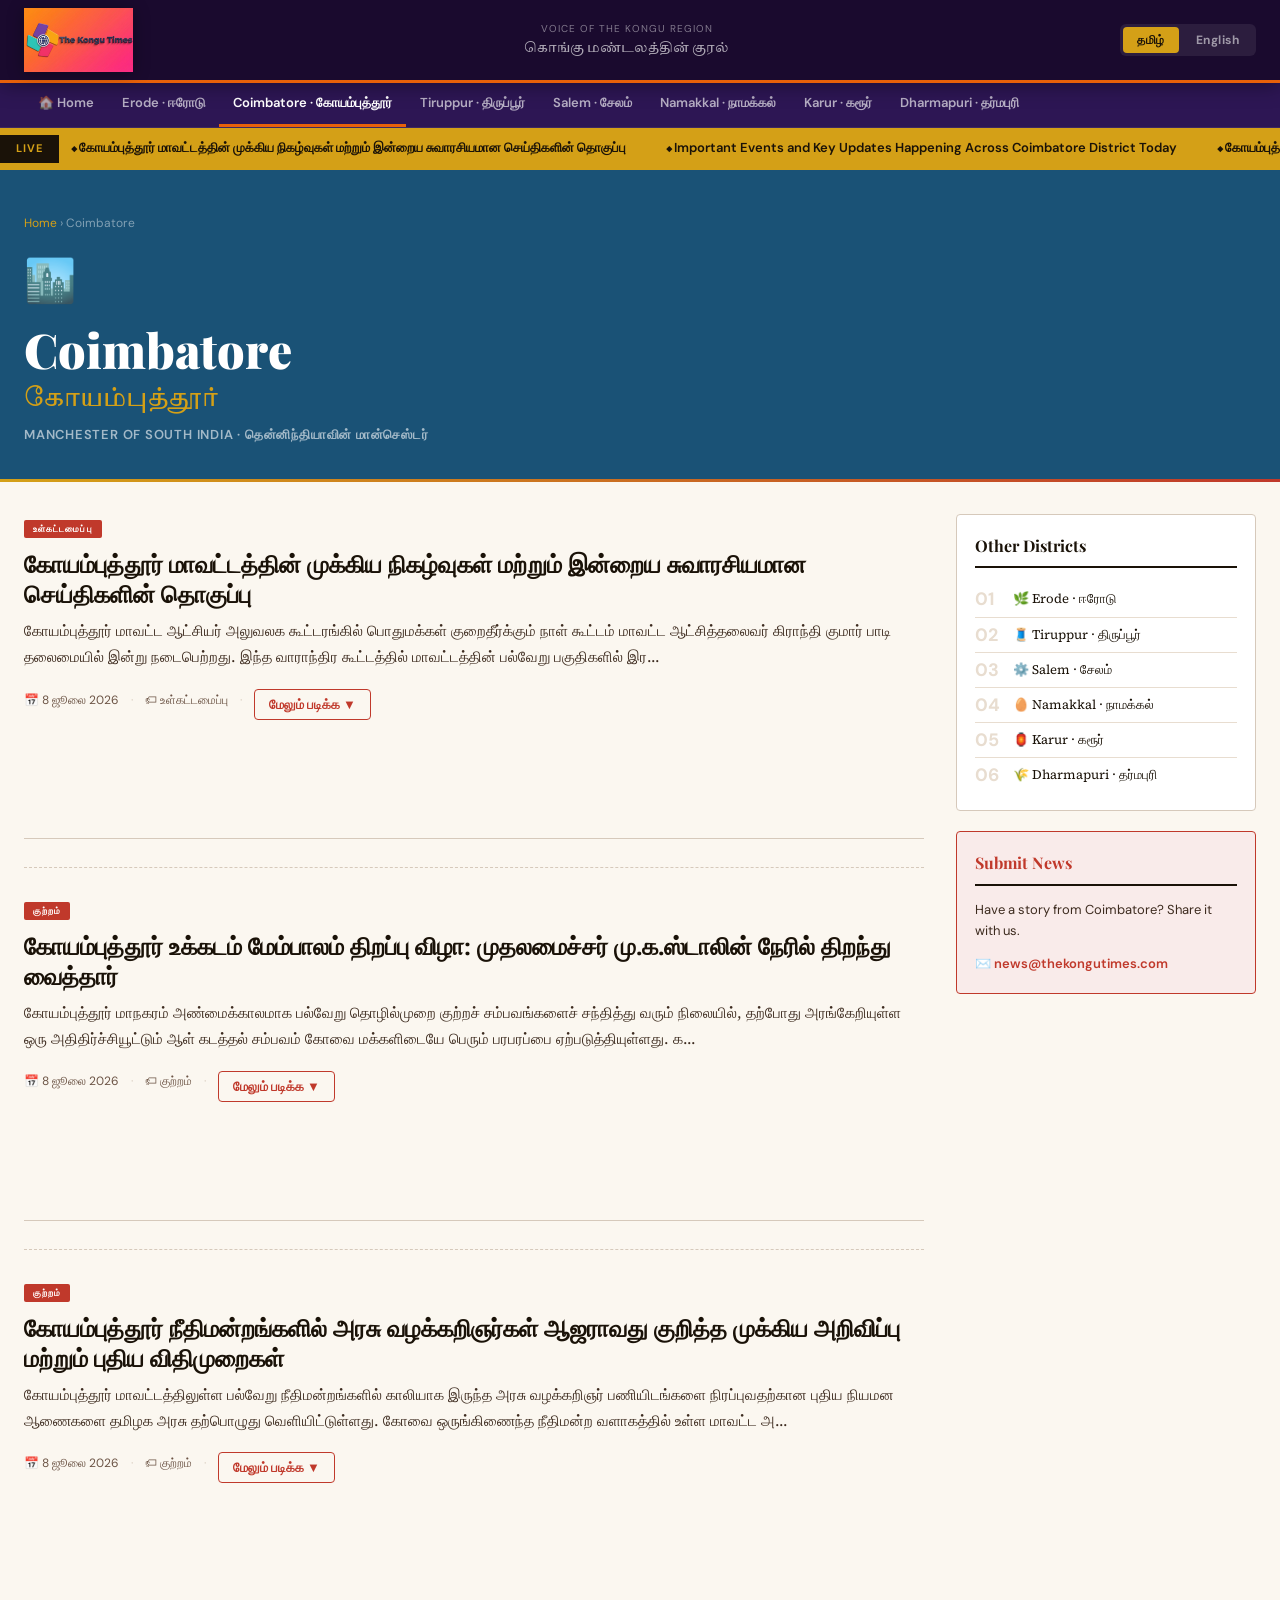
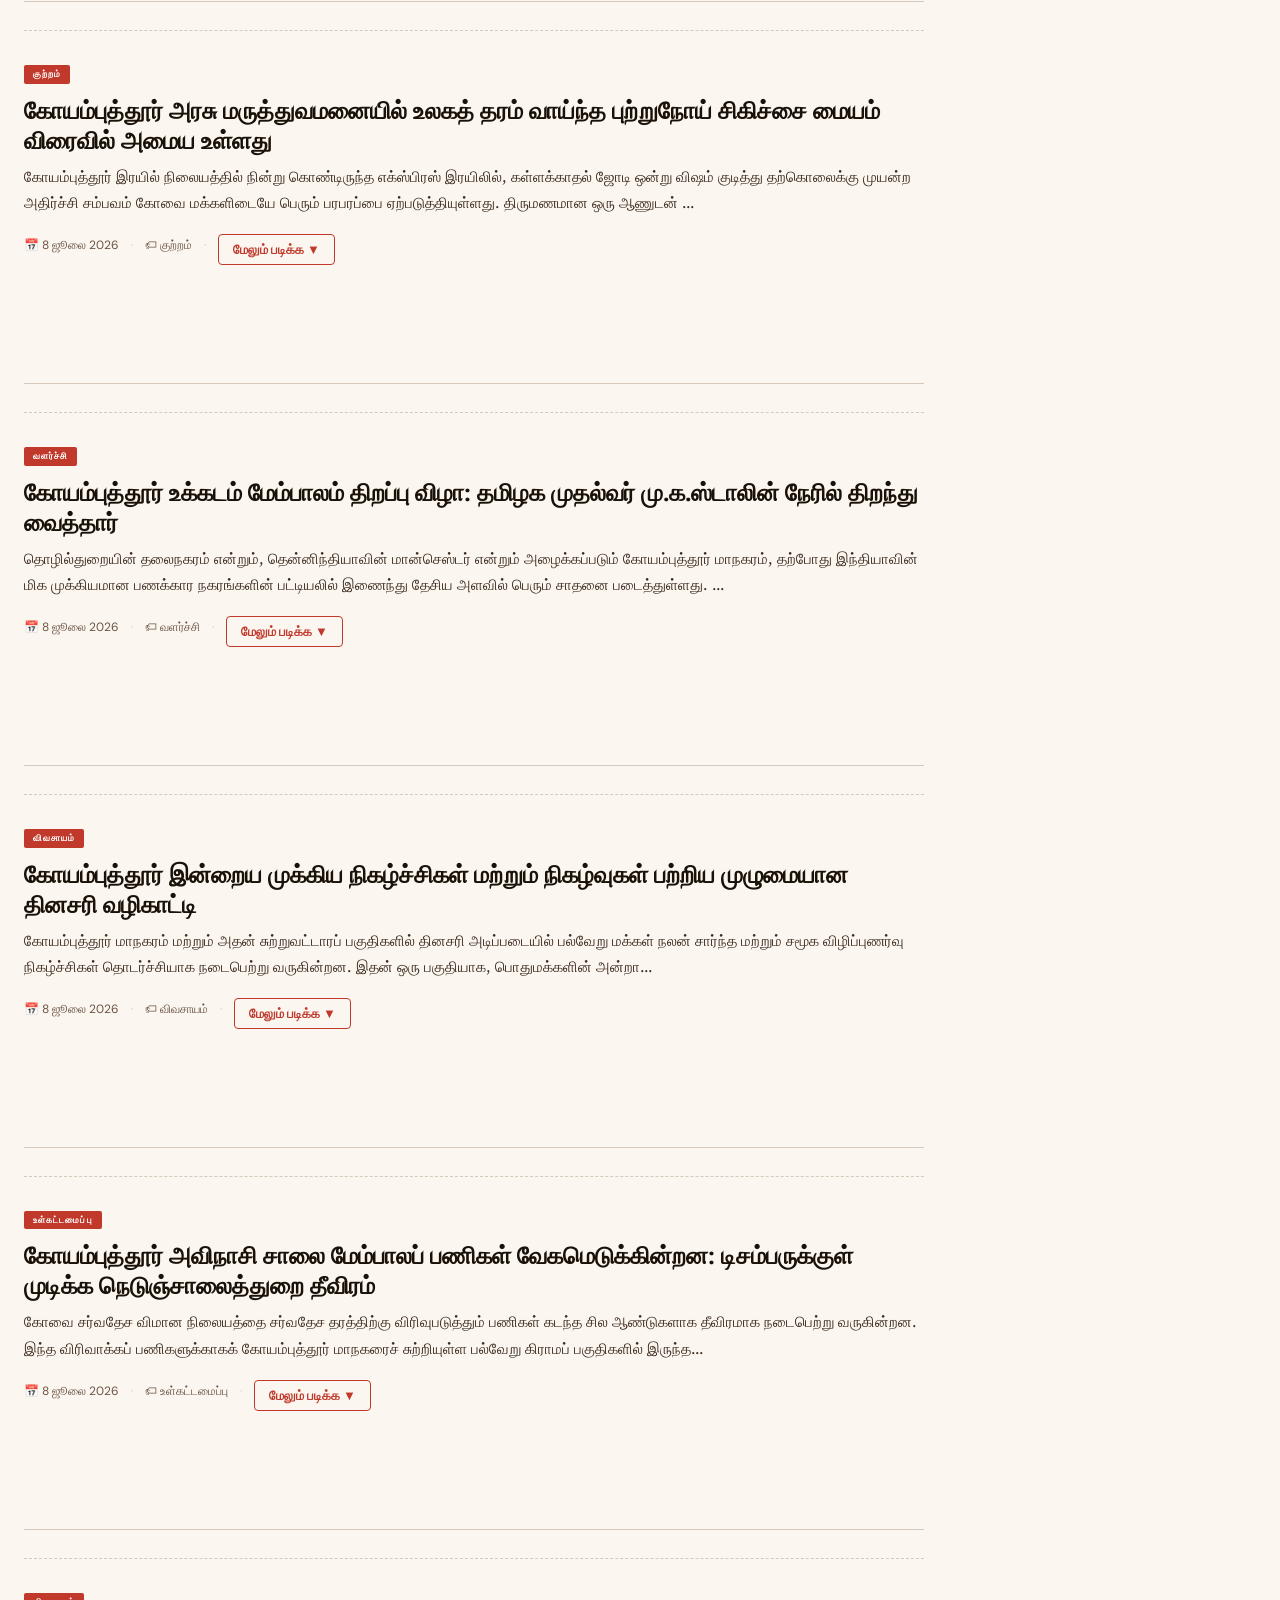
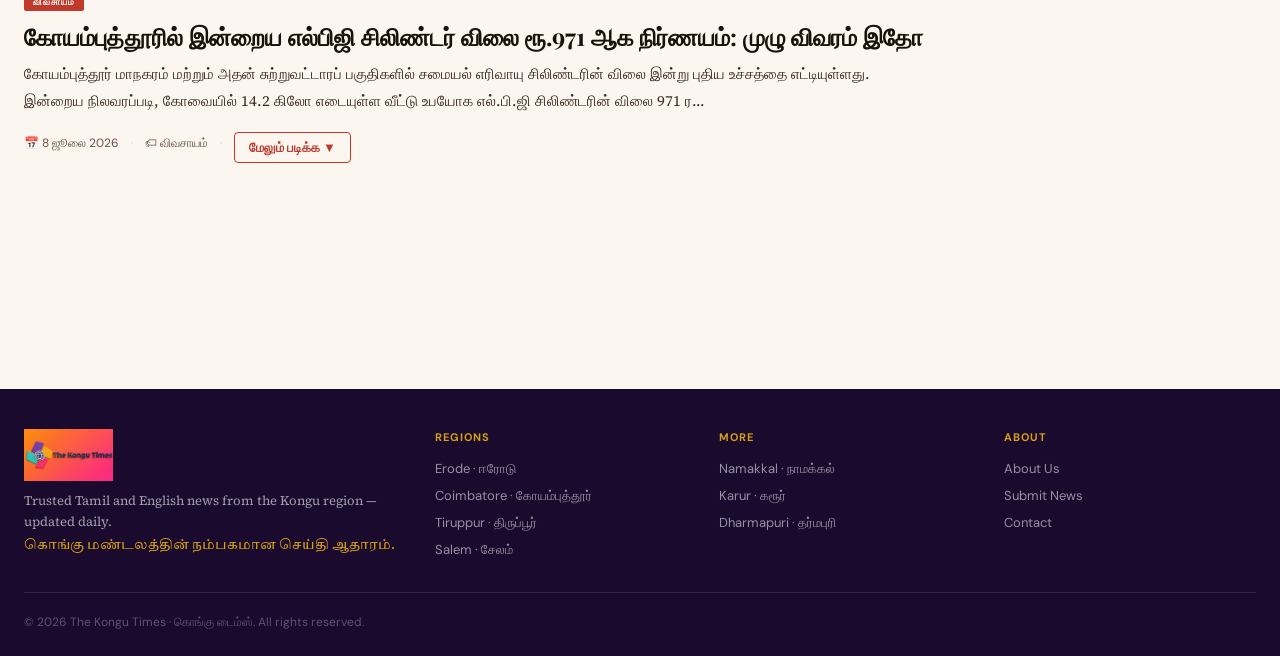
==== commit 0dd0ea1b: "🗞️ Auto news update — 2026-07-08 19:29 IST" ====
--- a/regions/coimbatore.html
+++ b/regions/coimbatore.html
@@ -5,7 +5,7 @@
 <meta name="robots" content="index,follow"/>
 <meta name="viewport" content="width=device-width,initial-scale=1"/>
 <meta name="description" id="meta-desc" content="Electricity supply to be disrupted in Coimbatore district due to power line maintenance work"/>
-<title>Important update on government advocates appearing in Coimbatore courts and new regulations | The Kongu Times</title>
+<title>Important Events and Key Updates Happening Across Coimbatore District Today | The Kongu Times</title>
 <link rel="stylesheet" href="../css/style.css"/>
 <link rel="icon" href="data:image/svg+xml,%3Csvg xmlns='http://www.w3.org/2000/svg' viewBox='0 0 100 100'%3E%3Ctext y='.9em' font-size='90'%3E%F0%9F%93%B0%3C/text%3E%3C/svg%3E"/>
 <meta property="og:type" content="website"/>
@@ -53,7 +53,7 @@
 </div></nav>
 
 <div class="news-ticker"><div class="ticker-inner"><span class="ticker-label">LIVE</span><div class="ticker-scroll"><div class="ticker-track">
-<!--TICKER-START--><span class="ticker-item">கோயம்புத்தூர் நீதிமன்றங்களில் அரசு வழக்கறிஞர்கள் ஆஜராவது குறித்த முக்கிய அறிவிப்பு மற்றும் புதிய விதிமுறைகள்</span><span class="ticker-item">Important update on government advocates appearing in Coimbatore courts and new regulations</span><span class="ticker-item">கோயம்புத்தூர் அரசு மருத்துவமனையில் உலகத் தரம் வாய்ந்த புற்றுநோய் சிகிச்சை மையம் விரைவில் அமைய உள்ளது</span><span class="ticker-item">Coimbatore Government Hospital to Get World Class Cancer Treatment Centre Very Soon</span><span class="ticker-item">கோயம்புத்தூர் உக்கடம் மேம்பாலம் திறப்பு விழா: தமிழக முதல்வர் மு.க.ஸ்டாலின் நேரில் திறந்து வைத்தார்</span><span class="ticker-item">Coimbatore Ukkadam Flyover Inaugurated by Tamil Nadu Chief Minister MK Stalin to Ease Traffic</span><span class="ticker-item">கோயம்புத்தூர் இன்றைய முக்கிய நிகழ்ச்சிகள் மற்றும் நிகழ்வுகள் பற்றிய முழுமையான தினசரி வழிகாட்டி</span><span class="ticker-item">Coimbatore Daily Events Guide: Today's Key Programs and Local Happenings</span><span class="ticker-item">கோயம்புத்தூர் நீதிமன்றங்களில் அரசு வழக்கறிஞர்கள் ஆஜராவது குறித்த முக்கிய அறிவிப்பு மற்றும் புதிய விதிமுறைகள்</span><span class="ticker-item">Important update on government advocates appearing in Coimbatore courts and new regulations</span><span class="ticker-item">கோயம்புத்தூர் அரசு மருத்துவமனையில் உலகத் தரம் வாய்ந்த புற்றுநோய் சிகிச்சை மையம் விரைவில் அமைய உள்ளது</span><span class="ticker-item">Coimbatore Government Hospital to Get World Class Cancer Treatment Centre Very Soon</span><span class="ticker-item">கோயம்புத்தூர் உக்கடம் மேம்பாலம் திறப்பு விழா: தமிழக முதல்வர் மு.க.ஸ்டாலின் நேரில் திறந்து வைத்தார்</span><span class="ticker-item">Coimbatore Ukkadam Flyover Inaugurated by Tamil Nadu Chief Minister MK Stalin to Ease Traffic</span><span class="ticker-item">கோயம்புத்தூர் இன்றைய முக்கிய நிகழ்ச்சிகள் மற்றும் நிகழ்வுகள் பற்றிய முழுமையான தினசரி வழிகாட்டி</span><span class="ticker-item">Coimbatore Daily Events Guide: Today's Key Programs and Local Happenings</span><!--TICKER-END-->
+<!--TICKER-START--><span class="ticker-item">கோயம்புத்தூர் மாவட்டத்தின் முக்கிய நிகழ்வுகள் மற்றும் இன்றைய சுவாரசியமான செய்திகளின் தொகுப்பு</span><span class="ticker-item">Important Events and Key Updates Happening Across Coimbatore District Today</span><span class="ticker-item">கோயம்புத்தூர் உக்கடம் மேம்பாலம் திறப்பு விழா: முதலமைச்சர் மு.க.ஸ்டாலின் நேரில் திறந்து வைத்தார்</span><span class="ticker-item">Coimbatore Ukkadam Flyover Opened by Chief Minister MK Stalin to Ease Traffic Congestion</span><span class="ticker-item">கோயம்புத்தூர் நீதிமன்றங்களில் அரசு வழக்கறிஞர்கள் ஆஜராவது குறித்த முக்கிய அறிவிப்பு மற்றும் புதிய விதிமுறைகள்</span><span class="ticker-item">Important update on government advocates appearing in Coimbatore courts and new regulations</span><span class="ticker-item">கோயம்புத்தூர் அரசு மருத்துவமனையில் உலகத் தரம் வாய்ந்த புற்றுநோய் சிகிச்சை மையம் விரைவில் அமைய உள்ளது</span><span class="ticker-item">Coimbatore Government Hospital to Get World Class Cancer Treatment Centre Very Soon</span><span class="ticker-item">கோயம்புத்தூர் மாவட்டத்தின் முக்கிய நிகழ்வுகள் மற்றும் இன்றைய சுவாரசியமான செய்திகளின் தொகுப்பு</span><span class="ticker-item">Important Events and Key Updates Happening Across Coimbatore District Today</span><span class="ticker-item">கோயம்புத்தூர் உக்கடம் மேம்பாலம் திறப்பு விழா: முதலமைச்சர் மு.க.ஸ்டாலின் நேரில் திறந்து வைத்தார்</span><span class="ticker-item">Coimbatore Ukkadam Flyover Opened by Chief Minister MK Stalin to Ease Traffic Congestion</span><span class="ticker-item">கோயம்புத்தூர் நீதிமன்றங்களில் அரசு வழக்கறிஞர்கள் ஆஜராவது குறித்த முக்கிய அறிவிப்பு மற்றும் புதிய விதிமுறைகள்</span><span class="ticker-item">Important update on government advocates appearing in Coimbatore courts and new regulations</span><span class="ticker-item">கோயம்புத்தூர் அரசு மருத்துவமனையில் உலகத் தரம் வாய்ந்த புற்றுநோய் சிகிச்சை மையம் விரைவில் அமைய உள்ளது</span><span class="ticker-item">Coimbatore Government Hospital to Get World Class Cancer Treatment Centre Very Soon</span><!--TICKER-END-->
 </div></div></div></div>
 
 <div class="region-hero" style="background:#1A5276">
@@ -72,6 +72,58 @@
 <!--AUTO-NEWS-START-->
 
 <article class="news-article" id="art1" itemscope itemtype="https://schema.org/NewsArticle">
+  <meta itemprop="datePublished" content="2026-07-08T19:25:36.127Z"/>
+  <meta itemprop="author" content="The Kongu Times"/>
+  
+  <div class="article-lang-ta">
+    <span class="article-label">உள்கட்டமைப்பு</span>
+    <h2 class="article-title" itemprop="headline">கோயம்புத்தூர் மாவட்டத்தின் முக்கிய நிகழ்வுகள் மற்றும் இன்றைய சுவாரசியமான செய்திகளின் தொகுப்பு</h2>
+    <div class="article-preview article-preview-ta">கோயம்புத்தூர் மாவட்ட ஆட்சியர் அலுவலக கூட்டரங்கில் பொதுமக்கள் குறைதீர்க்கும் நாள் கூட்டம் மாவட்ட ஆட்சித்தலைவர் கிராந்தி குமார் பாடி தலைமையில் இன்று நடைபெற்றது. இந்த வாராந்திர கூட்டத்தில் மாவட்டத்தின் பல்வேறு பகுதிகளில் இர...</div>
+    <div class="article-full article-full-ta" style="display:none"><p>கோயம்புத்தூர் மாவட்ட ஆட்சியர் அலுவலக கூட்டரங்கில் பொதுமக்கள் குறைதீர்க்கும் நாள் கூட்டம் மாவட்ட ஆட்சித்தலைவர் கிராந்தி குமார் பாடி தலைமையில் இன்று நடைபெற்றது. இந்த வாராந்திர கூட்டத்தில் மாவட்டத்தின் பல்வேறு பகுதிகளில் இருந்து வந்திருந்த பொதுமக்கள் தங்களது அடிப்படைத் தேவைகள் மற்றும் குறைகள் குறித்த மனுக்களை அதிகாரிகளிடம் நேரடியாக வழங்கினர். முதியோர் உதவித்தொகை, இலவச வீட்டுமனைப் பட்டா, குடிநீர் வசதி, சாலை மேம்பாடு மற்றும் மாற்றுத்திறனாளிகளுக்கான நலத்திட்ட உதவிகள் கோரி ஏராளமான மனுக்கள் இந்த கூட்டத்தில் சமர்ப்பிக்கப்பட்டன. மக்களின் அன்றாடப் பிரச்சினைகளுக்கு விரைந்து தீர்வு காணும் நோக்கில் இந்த மக்கள் குறைதீர்க்கும் முகாம் வாரந்தோறும் திங்கட்கிழமைகளில் நடத்தப்பட்டு வருகிறது.</p><p>மாவட்டத்தின் புறநகர் மற்றும் கிராமப்புறப் பகுதிகளில் நிலவும் குடிநீர் பற்றாக்குறை மற்றும் மோசமான சாலை வசதிகள் குறித்து பொதுமக்கள் தங்கள் ஆதங்கங்களை மனுக்களாக சமர்ப்பித்தனர். குறிப்பாக, கோவையின் சில பகுதிகளில் போதிய சாக்கடை கால்வாய் வசதி இல்லாததால் சுகாதார சீர்கேடு ஏற்படுவதாகவும், இதனால் தொற்றுநோய்கள் பரவும் அபாயம் உள்ளதாகவும் சமூக ஆர்வலர்கள் சுட்டிக்காட்டினர். மேலும், தகுதியிருந்தும் தங்களுக்கு முதியோர் மற்றும் விதவை உதவித்தொகை கிடைக்கவில்லை என்று பல முதியவர்கள் கண்ணீர் மல்க அதிகாரிகளிடம் முறையிட்டனர். தங்களின் வாழ்வாதாரப் பிரச்சினைகளுக்கு மாவட்ட நிர்வாகம் உடனடியாக தலையிட்டு நிரந்தர தீர்வு காண வேண்டும் என்பதே பொதுமக்களின் முக்கிய கோரிக்கையாக இருந்தது.</p><p>மனுக்களைப் பெற்றுக்கொண்ட மாவட்ட ஆட்சித்தலைவர் கிராந்தி குமார் பாடி, அந்தந்த துறை சார்ந்த அதிகாரிகளை அழைத்து மனுக்களின் மீது உடனடியாக விசாரணை நடத்தி தகுந்த நடவடிக்கை எடுக்குமாறு உத்தரவிட்டார். குறிப்பாக, மாற்றுத்திறனாளிகள் மற்றும் முதியோர்களின் மனுக்கள் மீது முன்னுரிமை அடிப்படையில் நடவடிக்கை எடுக்கப்பட வேண்டும் என்று அவர் அறிவுறுத்தினார். மேலும், அரசின் நலத்திட்டங்கள் தகுதியான பயனாளிகள் அனைவருக்கும் எவ்வித தாமதமுமின்றி போய்ச் சேருவதை துறை அதிகாரிகள் உறுதி செய்ய வேண்டும் என்றும் அவர் கேட்டுக்கொண்டார். மனுதாரர்களின் கோரிக்கைகள் மீது எடுக்கப்பட்ட நடவடிக்கைகள் குறித்து தனக்கு வாராந்திர அறிக்கை சமர்ப்பிக்க வேண்டும் என்றும் அதிகாரிகளுக்கு அவர் கடுமையான உத்தரவுகளைப் பிறப்பித்தார்.</p><p>இந்த குறைதீர்க்கும் கூட்டத்தில் பெறப்பட்ட மனுக்கள் மீது எடுக்கப்படும் நடவடிக்கைகள் குறித்து தங்களுக்கு குறுஞ்செய்தி மூலம் தகவல் தெரிவிக்கப்படும் என்று அதிகாரிகள் தரப்பில் கூறப்பட்டது. இதனால் மனுக்கள் மீது எடுக்கப்படும் நடவடிக்கைகளின் வெளிப்படைத்தன்மை அதிகரிக்கும் என்றும், பொதுமக்கள் தங்களின் மனுக்களின் நிலையை எளிதில் அறிந்துகொள்ள முடியும் என்றும் மாவட்ட நிர்வாகம் தரப்பில் தெரிவிக்கப்பட்டுள்ளது. அரசின் இந்த துரித நடவடிக்கையால் தங்களின் நீண்ட நாள் கோரிக்கைகளுக்கு விரைவில் தீர்வு கிடைக்கும் என்ற நம்பிக்கையுடன் பொதுமக்கள் கூட்ட அரங்கிலிருந்து கலைந்து சென்றனர். இக்கூட்டத்தில் பெறப்பட்ட மனுக்களின் விவரங்கள் அனைத்தும் கணினியில் உடனடியாகப் பதிவு செய்யப்பட்டு, சம்பந்தப்பட்ட துறைகளுக்கு ஆன்லைன் மூலம் அனுப்பப்பட்டன.</p><p>இன்றைய கூட்டத்தில் மாவட்ட வருவாய் அலுவலர், சமூக பாதுகாப்புத் திட்ட தனித் துணை ஆட்சியர் மற்றும் பல்வேறு அரசுத் துறைகளின் முதன்மை அதிகாரிகள், கோவை மாவட்டத்தின் முக்கிய அரசு அதிகாரிகள் பலர் கலந்துகொண்டனர். இந்த மக்கள் குறைதீர்க்கும் முகாம் மூலம் கோயம்புத்தூர் மாவட்டத்தின் கடைக்கோடி கிராமத்தைச் சேர்ந்த ஏழை எளிய மக்களும் தங்களின் குறைகளை மாவட்டத்தின் மிக உயரிய அதிகாரியிடம் நேரடியாகக் கூறி தீர்வு காணும் வாய்ப்பு கிடைத்துள்ளது. மாவட்ட நிர்வாகத்தின் இந்த தொடர் முயற்சியானது கோவை மாவட்ட மக்களின் வாழ்க்கைத்தரத்தை மேம்படுத்துவதிலும், அரசு நிர்வாகத்தை மக்கள் வசம் கொண்டு சேர்ப்பதிலும் முக்கியப் பங்காற்றி வருகிறது என்பது குறிப்பிடத்தக்கது.</p></div>
+  </div>
+  <div class="article-lang-en" style="display:none">
+    <span class="article-label">Infrastructure</span>
+    <h2 class="article-title">Important Events and Key Updates Happening Across Coimbatore District Today</h2>
+    <div class="article-preview article-preview-en">The Coimbatore district administration, in collaboration with various state government departments, recently organized a comprehensive public welfare and grievance redressal program aimed at addressing the long-standing ...</div>
+    <div class="article-full article-full-en" style="display:none"><p>The Coimbatore district administration, in collaboration with various state government departments, recently organized a comprehensive public welfare and grievance redressal program aimed at addressing the long-standing civic and infrastructural needs of the local residents. Held at a major community hall in the district, the event saw a massive turnout of citizens from both rural and urban pockets of Coimbatore who sought immediate solutions to their daily struggles. Senior district officials, including the District Collector and department heads from the municipal corporation, revenue, and social welfare boards, presided over the session to directly interact with the public. This initiative was part of the state government's ongoing efforts to bring administration closer to the grassroots level and ensure that welfare schemes reach the intended beneficiaries without bureaucratic delays.</p><p>A wide array of grievances was presented during the day-long program, ranging from the distribution of free house site pattas and old-age pensions to immediate requirements for basic neighborhood infrastructure. Residents from several outlying villages in Coimbatore highlighted the acute shortage of potable drinking water, poorly maintained link roads, and the lack of functional streetlights, which have collectively compromised their quality of life. Many petitions also focused on the need for better drainage systems to prevent waterlogging during the upcoming monsoon season, which has been a recurring nightmare for suburban commuters. By consolidating these diverse issues under one roof, the administration aimed to streamline the evaluation process and coordinate multi-departmental action swiftly.</p><p>The impact of this program on the local community is expected to be significant, as hundreds of families stand to benefit from the immediate verification and approval of their pending applications. For many marginalized residents of the district, obtaining official documents like community certificates or securing financial assistance through state-sponsored schemes has historically been a tedious process involving multiple visits to government offices. The spot-redressal mechanism deployed at this event not only saves time and resource expenses for these vulnerable groups but also reinstills public faith in local governance. Community leaders expressed cautious optimism, noting that while the event was a positive step, the real measure of success lies in the timely execution of the promises made on paper.</p><p>In response to the grievances raised by the public, the presiding district officials assured the gathering that every single petition would be thoroughly scrutinized and tracked through an online monitoring system to ensure accountability. The District Collector directed the block development officers and municipal engineers to conduct immediate field inspections in the affected residential areas to draft estimate reports for road repairs and water pipeline extensions. Furthermore, a significant number of welfare aids, including financial assistance packages and land allotment orders, were distributed to pre-verified beneficiaries on the spot to demonstrate the administration's commitment to speedy redressal. Officials also promised that a follow-up review meeting would be conducted within the next fortnight to assess the progress made on the petitions received during this camp.</p><p>As Coimbatore continues to expand rapidly as a major industrial and economic hub in western Tamil Nadu, such administrative outreach programs are becoming increasingly vital to bridge the gap between urban development and rural neglect. Local activists have urged the district administration to conduct these grievance camps at more frequent intervals and in more remote parts of the district to ensure total coverage. By actively listening to the voices of the citizenry and fostering a transparent dialogue, the Coimbatore district authorities hope to create a more inclusive growth model that addresses infrastructural deficits while safeguarding the welfare of its poorest residents.</p></div>
+  </div>
+  <div class="article-meta">
+    <span>📅 <span class="date-ta">8 ஜூலை 2026</span><span class="date-en" style="display:none">8 July 2026</span></span>
+    <span class="meta-dot">·</span><span>🏷 <span class="cat-ta">உள்கட்டமைப்பு</span><span class="cat-en" style="display:none">Infrastructure</span></span>
+    <span class="meta-dot">·</span>
+    <button class="read-more-btn" onclick="toggleArticle('art1',this)" aria-expanded="false">மேலும் படிக்க ▼</button>
+  </div>
+  <div class="ad-slot"><!-- ADSENSE --></div>
+</article>
+<hr class="article-divider"/>
+
+<article class="news-article" id="art2" itemscope itemtype="https://schema.org/NewsArticle">
+  <meta itemprop="datePublished" content="2026-07-08T19:25:36.127Z"/>
+  <meta itemprop="author" content="The Kongu Times"/>
+  
+  <div class="article-lang-ta">
+    <span class="article-label">குற்றம்</span>
+    <h2 class="article-title" itemprop="headline">கோயம்புத்தூர் உக்கடம் மேம்பாலம் திறப்பு விழா: முதலமைச்சர் மு.க.ஸ்டாலின் நேரில் திறந்து வைத்தார்</h2>
+    <div class="article-preview article-preview-ta">கோயம்புத்தூர் மாநகரம் அண்மைக்காலமாக பல்வேறு தொழில்முறை குற்றச் சம்பவங்களைச் சந்தித்து வரும் நிலையில், தற்போது அரங்கேறியுள்ள ஒரு அதிதிர்ச்சியூட்டும் ஆள் கடத்தல் சம்பவம் கோவை மக்களிடையே பெரும் பரபரப்பை ஏற்படுத்தியுள்ளது. க...</div>
+    <div class="article-full article-full-ta" style="display:none"><p>கோயம்புத்தூர் மாநகரம் அண்மைக்காலமாக பல்வேறு தொழில்முறை குற்றச் சம்பவங்களைச் சந்தித்து வரும் நிலையில், தற்போது அரங்கேறியுள்ள ஒரு அதிதிர்ச்சியூட்டும் ஆள் கடத்தல் சம்பவம் கோவை மக்களிடையே பெரும் பரபரப்பை ஏற்படுத்தியுள்ளது. கோவையின் முக்கியப் பகுதியான பீளமேடு அருகே நடைபெற்ற இந்த சம்பவத்தில், தொழில் அதிபர் ஒருவர் மர்மக் கும்பலால் காரில் கடத்தப்பட்டு மிரட்டப்பட்டதாகக் காவல்துறைக்குத் தகவல் கிடைத்துள்ளது. பாதிக்கப்பட்ட நபர் கொடுத்த புகாரின் பேரில், கோவை மாநகரக் காவல் துறையினர் உடனடியாகச் செயல்பட்டு விசாரணையைத் தீவிரப்படுத்தினர். மக்கள் நடமாட்டம் அதிகம் உள்ள கோவையின் பிரதான சாலையில், பட்டப்பகலில் அரங்கேறிய இந்த துணிகரச் சம்பவம் கோவை மாவட்ட மக்களின் பாதுகாப்புக் குறித்த அச்சத்தை மீண்டும் ஒருமுறை அதிகரித்துள்ளது.</p><p>இந்தக் கடத்தல் சம்பவத்தின் பின்னணியை ஆராய்ந்தபோது, பணப் பரிவர்த்தனை மற்றும் தொழில்முறைப் பகையே இதற்குக் காரணம் என்பது தெரியவந்துள்ளது. கடத்தப்பட்ட நபருக்கும், கடத்தல் கும்பலைச் சேர்ந்த முக்கிய நபருக்கும் இடையே நீண்ட நாட்களாகப் பணப் பிரச்சனை இருந்து வந்துள்ளது. பலமுறை எச்சரித்தும் உரியப் பணம் வந்து சேராததால், ஆத்திரமடைந்த எதிர்த் தரப்பினர் அந்த நபரை நேரில் சந்தித்துப் பேசப் போவதாகக் கூறி வரவழைத்துள்ளனர். பின்னர், சமாதானமாகப் பேசுவது போல நடித்து, அவரைத் திட்டமிட்டுத் தங்களது வாகனத்தில் ஏற்றி கடத்திச் சென்றுள்ளனர். கடத்தப்பட்ட நபரைத் தங்களது கட்டுப்பாட்டில் வைத்துக்கொண்டு, "நீ உயிரோடு வீடு திரும்ப வேண்டும் என்றால் கேட்ட பணத்தைக் கொடுத்துவிட வேண்டும்" என்று கொலை மிரட்டல் விடுத்துள்ளனர்.</p><p>இந்தத் துணிகரக் குற்றத்தில் ஈடுபட்டவர்கள் கோவையைச் சேர்ந்த ஒரு கூலிப்படையினர் என்பது முதற்கட்ட விசாரணையில் தெரியவந்துள்ளது. தலைமறைவாக இருந்த முக்கியக் குற்றவாளிகளைப் பிடிப்பதற்காகக் கோவை மாநகரக் காவல் ஆணையரின் உத்தரவின் பேரில் தனிப்படைகள் அமைக்கப்பட்டன. காவல்துறையினர் நவீனத் தொழில்நுட்பம் மற்றும் அப்பகுதியில் உள்ள சிசிடிவி கண்காணிப்புக் கேமரா பதிவுகளை ஆய்வு செய்து, கடத்தலுக்குப் பயன்படுத்தப்பட்ட வாகனத்தின் எண்ணைக் கண்டறிந்தனர். இதன் மூலம் கடத்தல்காரர்கள் பதுங்கியிருந்த இடத்தை மிக விரைவாகக் கண்டறிந்து, கடத்தப்பட்ட நபரைப் பத்திரமாக மீட்டதோடு, கடத்தலில் ஈடுபட்ட முக்கியக் குற்றவாளிகளையும் காவல்துறையினர் அதிரடியாகக் கைது செய்தனர்.</p><p>கோவையின் மையப்பகுதியில் நடைபெற்ற இந்தச் சம்பவம், அமைதியான மாவட்டமாக அறியப்படும் கோயம்புத்தூரில் சட்டம் ஒழுங்கு குறித்த கவலையைத் தொழில்முனைவோர் மற்றும் பொதுமக்கள் மத்தியில் ஏற்படுத்தியுள்ளது. குறிப்பாக, கோவையில் சமீபகாலமாகக் கந்துவட்டி கொடுமை மற்றும் தொழில்முறை கடத்தல் சம்பவங்கள் அதிகரித்து வருவது பொதுமக்களின் அன்றாடப் பாதுகாப்பைக் கேள்விக்குறியாக்கியுள்ளது. இதுபோன்ற சம்பவங்கள் கோவையின் தொழில் முதலீடுகளைப் பாதிக்கக்கூடும் என்றும், வணிகர்கள் அச்சமின்றித் தொழில் செய்ய உகந்த சூழலை உருவாக்க வேண்டும் என்றும் கோவை மாவட்ட வர்த்தகச் சங்கத்தினர் கவலை தெரிவித்துள்ளனர். இந்தச் சம்பவத்தைத் தொடர்ந்து, கோவையின் முக்கியச் சந்திப்புகளில் போலீஸ் பாதுகாப்பு மற்றும் ரோந்துப் பணிகள் பலப்படுத்தப்பட்டுள்ளன.</p><p>இச்சம்பவம் குறித்துத் தகவல் தெரிவித்த கோவை மாநகரக் காவல் துறை உயர் அதிகாரிகள், "கோவையில் இதுபோன்ற சட்டவிரோதச் செயல்களில் ஈடுபடுபவர்கள் யாராக இருந்தாலும் அவர்கள் மீது கடுமையான சட்டப்பிரிவுகளின் கீழ் நடவடிக்கை எடுக்கப்படும்" என்று எச்சரித்துள்ளனர். மேலும், பணத் தகராறுகள் இருந்தால் சட்டப்படி அணுக வேண்டுமே தவிர, சட்டத்தைக் கையில் எடுத்துக்கொண்டு ஆள் கடத்தல் மற்றும் மிரட்டல்களில் ஈடுபடுவதை ஒருபோதும் அனுமதிக்க முடியாது என்று அதிகாரிகள் திட்டவட்டமாகக் கூறியுள்ளனர். கோயம்புத்தூர் மாநகர மக்களின் பாதுகாப்பை உறுதி செய்யக் காவல் துறை எப்போதும் விழிப்புடன் செயல்பட்டு வருவதாகவும், பொதுமக்கள் மற்றும் வணிகர்கள் எவ்வித அச்சமும் கொள்ளத் தேவையில்லை என்றும் கோவை காவல் துறை தரப்பில் விளக்கம் அளிக்கப்பட்டுள்ளது.</p></div>
+  </div>
+  <div class="article-lang-en" style="display:none">
+    <span class="article-label">Crime</span>
+    <h2 class="article-title">Coimbatore Ukkadam Flyover Opened by Chief Minister MK Stalin to Ease Traffic Congestion</h2>
+    <div class="article-preview article-preview-en">In a shocking incident that has sent ripples of anxiety through the local community, a young man was abducted by an unidentified gang in the bustling city of Coimbatore. The victim, identified as a resident of the distri...</div>
+    <div class="article-full article-full-en" style="display:none"><p>In a shocking incident that has sent ripples of anxiety through the local community, a young man was abducted by an unidentified gang in the bustling city of Coimbatore. The victim, identified as a resident of the district, was intercepted by a group of men while he was going about his daily routine, forced into a waiting vehicle at knifepoint, and driven to an undisclosed location. The perpetrators threatened the victim with dire consequences, warning him that his survival depended entirely on his cooperation and the immediate payment of a hefty ransom. This brazen daylight abduction has raised serious concerns among the public regarding the safety of citizens on the city's streets.</p><p>According to preliminary investigations conducted by the local police, the abduction was fueled by a deep-seated financial dispute and personal enmity between the victim and the main accused. The kidnappers had meticulously planned the operation, tracking the victim's movements across Coimbatore for several days before executing their plan. Once they secured him in their custody, they contacted his family members, demanding a substantial sum of money in exchange for his safe release. The family, gripped by panic but acting swiftly, immediately approached the local law enforcement authorities to report the terrifying ordeal and seek urgent intervention.</p><p>The incident has caused significant distress among the residents of Coimbatore, who are accustomed to a relatively peaceful urban environment. Local community leaders and neighborhood welfare associations have expressed deep concern over the audacity of the criminals operating in broad daylight. Many residents have voiced fears regarding the security of their children and business owners, urging the municipal administration and police department to increase patrols, especially in quieter residential pockets and commercial hubs. The psychological impact of such a violent crime has left the local populace demanding swifter justice and more visible policing across the district.</p><p>In response to the escalating tension, the Coimbatore City Police acted with commendable speed, forming multiple special teams to track down the abductors and rescue the hostage. Utilizing advanced cyber forensics, mobile tower triangulation, and a network of local informants, the investigators managed to trace the movement of the suspect vehicle within a few hours. In a dramatic turn of events, the police closed in on the kidnappers' hideout on the outskirts of the city, successfully cornering the gang. Realizing they were completely surrounded by the police force, the abductors surrendered, allowing the police to rescue the victim unharmed and take the suspects into custody.</p><p>Senior police officials in Coimbatore have assured the public that stringent legal action will be taken against the perpetrators to serve as a strong deterrent against such heinous crimes. The arrested individuals have been booked under various sections of the Indian Penal Code, including kidnapping for ransom and criminal intimidation, and have been remanded to judicial custody. The department has also announced plans to upgrade the city's surveillance network by installing additional high-definition CCTV cameras at key junctions and intensifying night patrols to ensure that Coimbatore remains a safe haven for its residents and visitors alike.</p></div>
+  </div>
+  <div class="article-meta">
+    <span>📅 <span class="date-ta">8 ஜூலை 2026</span><span class="date-en" style="display:none">8 July 2026</span></span>
+    <span class="meta-dot">·</span><span>🏷 <span class="cat-ta">குற்றம்</span><span class="cat-en" style="display:none">Crime</span></span>
+    <span class="meta-dot">·</span>
+    <button class="read-more-btn" onclick="toggleArticle('art2',this)" aria-expanded="false">மேலும் படிக்க ▼</button>
+  </div>
+  <div class="ad-slot"><!-- ADSENSE --></div>
+</article>
+<hr class="article-divider"/>
+
+<article class="news-article" id="art3" itemscope itemtype="https://schema.org/NewsArticle">
   <meta itemprop="datePublished" content="2026-07-08T14:07:57.868Z"/>
   <meta itemprop="author" content="The Kongu Times"/>
   
@@ -91,13 +143,13 @@
     <span>📅 <span class="date-ta">8 ஜூலை 2026</span><span class="date-en" style="display:none">8 July 2026</span></span>
     <span class="meta-dot">·</span><span>🏷 <span class="cat-ta">குற்றம்</span><span class="cat-en" style="display:none">Crime</span></span>
     <span class="meta-dot">·</span>
-    <button class="read-more-btn" onclick="toggleArticle('art1',this)" aria-expanded="false">மேலும் படிக்க ▼</button>
-  </div>
-  <div class="ad-slot"><!-- ADSENSE --></div>
-</article>
-<hr class="article-divider"/>
-
-<article class="news-article" id="art2" itemscope itemtype="https://schema.org/NewsArticle">
+    <button class="read-more-btn" onclick="toggleArticle('art3',this)" aria-expanded="false">மேலும் படிக்க ▼</button>
+  </div>
+  <div class="ad-slot"><!-- ADSENSE --></div>
+</article>
+<hr class="article-divider"/>
+
+<article class="news-article" id="art4" itemscope itemtype="https://schema.org/NewsArticle">
   <meta itemprop="datePublished" content="2026-07-08T14:07:57.868Z"/>
   <meta itemprop="author" content="The Kongu Times"/>
   
@@ -117,13 +169,13 @@
     <span>📅 <span class="date-ta">8 ஜூலை 2026</span><span class="date-en" style="display:none">8 July 2026</span></span>
     <span class="meta-dot">·</span><span>🏷 <span class="cat-ta">குற்றம்</span><span class="cat-en" style="display:none">Crime</span></span>
     <span class="meta-dot">·</span>
-    <button class="read-more-btn" onclick="toggleArticle('art2',this)" aria-expanded="false">மேலும் படிக்க ▼</button>
-  </div>
-  <div class="ad-slot"><!-- ADSENSE --></div>
-</article>
-<hr class="article-divider"/>
-
-<article class="news-article" id="art3" itemscope itemtype="https://schema.org/NewsArticle">
+    <button class="read-more-btn" onclick="toggleArticle('art4',this)" aria-expanded="false">மேலும் படிக்க ▼</button>
+  </div>
+  <div class="ad-slot"><!-- ADSENSE --></div>
+</article>
+<hr class="article-divider"/>
+
+<article class="news-article" id="art5" itemscope itemtype="https://schema.org/NewsArticle">
   <meta itemprop="datePublished" content="2026-07-08T14:07:57.868Z"/>
   <meta itemprop="author" content="The Kongu Times"/>
   
@@ -143,13 +195,13 @@
     <span>📅 <span class="date-ta">8 ஜூலை 2026</span><span class="date-en" style="display:none">8 July 2026</span></span>
     <span class="meta-dot">·</span><span>🏷 <span class="cat-ta">வளர்ச்சி</span><span class="cat-en" style="display:none">Development</span></span>
     <span class="meta-dot">·</span>
-    <button class="read-more-btn" onclick="toggleArticle('art3',this)" aria-expanded="false">மேலும் படிக்க ▼</button>
-  </div>
-  <div class="ad-slot"><!-- ADSENSE --></div>
-</article>
-<hr class="article-divider"/>
-
-<article class="news-article" id="art4" itemscope itemtype="https://schema.org/NewsArticle">
+    <button class="read-more-btn" onclick="toggleArticle('art5',this)" aria-expanded="false">மேலும் படிக்க ▼</button>
+  </div>
+  <div class="ad-slot"><!-- ADSENSE --></div>
+</article>
+<hr class="article-divider"/>
+
+<article class="news-article" id="art6" itemscope itemtype="https://schema.org/NewsArticle">
   <meta itemprop="datePublished" content="2026-07-08T08:28:53.547Z"/>
   <meta itemprop="author" content="The Kongu Times"/>
   
@@ -169,13 +221,13 @@
     <span>📅 <span class="date-ta">8 ஜூலை 2026</span><span class="date-en" style="display:none">8 July 2026</span></span>
     <span class="meta-dot">·</span><span>🏷 <span class="cat-ta">விவசாயம்</span><span class="cat-en" style="display:none">Agriculture</span></span>
     <span class="meta-dot">·</span>
-    <button class="read-more-btn" onclick="toggleArticle('art4',this)" aria-expanded="false">மேலும் படிக்க ▼</button>
-  </div>
-  <div class="ad-slot"><!-- ADSENSE --></div>
-</article>
-<hr class="article-divider"/>
-
-<article class="news-article" id="art5" itemscope itemtype="https://schema.org/NewsArticle">
+    <button class="read-more-btn" onclick="toggleArticle('art6',this)" aria-expanded="false">மேலும் படிக்க ▼</button>
+  </div>
+  <div class="ad-slot"><!-- ADSENSE --></div>
+</article>
+<hr class="article-divider"/>
+
+<article class="news-article" id="art7" itemscope itemtype="https://schema.org/NewsArticle">
   <meta itemprop="datePublished" content="2026-07-08T02:43:01.965Z"/>
   <meta itemprop="author" content="The Kongu Times"/>
   
@@ -195,13 +247,13 @@
     <span>📅 <span class="date-ta">8 ஜூலை 2026</span><span class="date-en" style="display:none">8 July 2026</span></span>
     <span class="meta-dot">·</span><span>🏷 <span class="cat-ta">உள்கட்டமைப்பு</span><span class="cat-en" style="display:none">Infrastructure</span></span>
     <span class="meta-dot">·</span>
-    <button class="read-more-btn" onclick="toggleArticle('art5',this)" aria-expanded="false">மேலும் படிக்க ▼</button>
-  </div>
-  <div class="ad-slot"><!-- ADSENSE --></div>
-</article>
-<hr class="article-divider"/>
-
-<article class="news-article" id="art6" itemscope itemtype="https://schema.org/NewsArticle">
+    <button class="read-more-btn" onclick="toggleArticle('art7',this)" aria-expanded="false">மேலும் படிக்க ▼</button>
+  </div>
+  <div class="ad-slot"><!-- ADSENSE --></div>
+</article>
+<hr class="article-divider"/>
+
+<article class="news-article" id="art8" itemscope itemtype="https://schema.org/NewsArticle">
   <meta itemprop="datePublished" content="2026-07-08T02:43:01.965Z"/>
   <meta itemprop="author" content="The Kongu Times"/>
   
@@ -220,58 +272,6 @@
   <div class="article-meta">
     <span>📅 <span class="date-ta">8 ஜூலை 2026</span><span class="date-en" style="display:none">8 July 2026</span></span>
     <span class="meta-dot">·</span><span>🏷 <span class="cat-ta">விவசாயம்</span><span class="cat-en" style="display:none">Agriculture</span></span>
-    <span class="meta-dot">·</span>
-    <button class="read-more-btn" onclick="toggleArticle('art6',this)" aria-expanded="false">மேலும் படிக்க ▼</button>
-  </div>
-  <div class="ad-slot"><!-- ADSENSE --></div>
-</article>
-<hr class="article-divider"/>
-
-<article class="news-article" id="art7" itemscope itemtype="https://schema.org/NewsArticle">
-  <meta itemprop="datePublished" content="2026-07-07T19:55:23.754Z"/>
-  <meta itemprop="author" content="The Kongu Times"/>
-  
-  <div class="article-lang-ta">
-    <span class="article-label">சுற்றுச்சூழல்</span>
-    <h2 class="article-title" itemprop="headline">கோயம்புத்தூர் மற்றும் நீலகிரி மாவட்டங்களில் இன்று மிதமான மழை பெய்ய வாய்ப்புள்ளதாக வானிலை ஆய்வு மையம் தகவல்</h2>
-    <div class="article-preview article-preview-ta">கோயம்புத்தூர் மற்றும் அதன் சுற்றுவட்டாரப் பகுதிகளில் கடந்த சில நாட்களாக நிலவி வந்த கடுமையான வெயில் மற்றும் வெப்பச்சலனம் காரணமாக பொதுமக்கள் பெரும் அவதிக்குள்ளாகி வந்தனர். இந்த நிலையில், வளிமண்டல மேலடுக்கு சுழற்சி மற்றும் ...</div>
-    <div class="article-full article-full-ta" style="display:none"><p>கோயம்புத்தூர் மற்றும் அதன் சுற்றுவட்டாரப் பகுதிகளில் கடந்த சில நாட்களாக நிலவி வந்த கடுமையான வெயில் மற்றும் வெப்பச்சலனம் காரணமாக பொதுமக்கள் பெரும் அவதிக்குள்ளாகி வந்தனர். இந்த நிலையில், வளிமண்டல மேலடுக்கு சுழற்சி மற்றும் வெப்பச்சலனம் காரணமாக கோவை மாவட்டத்தின் பல்வேறு பகுதிகளில் இன்று மிதமான மழை பெய்யக்கூடும் என்று சென்னை வானிலை ஆய்வு மையம் அதிகாரப்பூர்வமாக அறிவித்துள்ளது. இந்த திடீர் வானிலை மாற்றமானது கோவை மாநகர மக்கள் மற்றும் விவசாயிகளிடையே மிகுந்த மகிழ்ச்சியையும் எதிர்பார்ப்பையும் ஏற்படுத்தியுள்ளது. குறிப்பாக, மாநகரின் முக்கிய பகுதிகளான காந்திபுரம், உக்கடம், பீளமேடு மற்றும் சிங்காநல்லூர் ஆகிய இடங்களில் குளிர்ந்த காற்று வீசத் தொடங்கியுள்ளதுடன், மேகமூட்டமான சூழலும் காணப்படுகிறது.</p><p>இந்த மழையின் பின்னணியில் உள்ள காரணங்களை வானிலை ஆராய்ச்சி மைய அதிகாரிகள் விரிவாக விளக்கியுள்ளனர். கோடைக்காலம் முடிவடைந்த நிலையிலும், போதிய பருவமழை இன்னும் தீவிரமடையாததால் நிலப்பரப்பில் வெப்பத்தின் தாக்கம் அதிகமாகவே நீடித்து வந்தது. தற்போது ஏற்பட்டுள்ள வளிமண்டல கீழடுக்கு சுழற்சி காரணமாக, அரபிக்கடலில் இருந்து வீசும் ஈரப்பதம் மிக்க காற்று மேற்கு தொடர்ச்சி மலைப்பகுதியை நோக்கி நகர்கிறது. இதனால், கோவை மற்றும் நீலகிரி மாவட்டங்களின் மலைச்சரிவு பகுதிகளில் மேகங்கள் திரண்டு மழை பொழிவிற்கான சாதகமான சூழல் உருவாகியுள்ளது என்று அதிகாரிகள் தரப்பில் தெரிவிக்கப்பட்டுள்ளது.</p><p>இந்த திடீர் மழைப்பொழிவு கோயம்புத்தூர் மாவட்ட மக்களின் அன்றாட வாழ்க்கையில் பல்வேறு சாதகமான தாக்கங்களை ஏற்படுத்தியுள்ளது. கடந்த சில வாரங்களாக நிலவி வந்த உஷ்ணமான காலநிலை மாறி, தற்போது நகர் முழுவதும் ஒரு குளிர்ந்த மற்றும் இதமான சூழல் நிலவுகிறது. இதனால் கோடை வெப்பத்தில் இருந்து தப்பிக்க ஏங்கித் தவித்த பொதுமக்கள் மற்றும் குழந்தைகள் பெரும் நிம்மதி அடைந்துள்ளனர். மேலும், இந்த மிதமான மழையானது கோவை மற்றும் அதன் புறநகர் பகுதிகளில் பயிரிடப்பட்டுள்ள தென்னை, காய்கறிகள் மற்றும் இதர மானாவாரி பயிர்களுக்கு மிகவும் பயனுள்ளதாக இருக்கும் என்று உள்ளூர் விவசாயிகள் மகிழ்ச்சியுடன் தெரிவித்துள்ளனர். </p><p>மழைப்பொழிவைத் தொடர்ந்து கோவை மாநகராட்சி மற்றும் மாவட்ட நிர்வாகம் பல்வேறு முன்னெச்சரிக்கை நடவடிக்கைகளை போர்க்கால அடிப்படையில் மேற்கொண்டு வருகிறது. மாநகராட்சி ஆணையர் மற்றும் மாவட்ட ஆட்சியர் ஆகியோரின் அறிவுறுத்தலின்படி, தாழ்வான பகுதிகளில் தேங்கும் மழைநீரை உடனடியாக அகற்றுவதற்கும், வடிகால்களை சீரமைப்பதற்கும் சிறப்பு தூய்மைப் பணியாளர்கள் குழுக்கள் நியமிக்கப்பட்டுள்ளனர். மேலும், மழையினால் மின்சார விநியோகத்தில் ஏதேனும் இடையூறுகள் ஏற்பட்டால், அதனை உடனுக்குடன் சரிசெய்ய மின்சார வாரிய ஊழியர்களும் தயார் நிலையில் வைக்கப்பட்டுள்ளனர். </p><p>தற்போதைய வானிலை சூழ்நிலை குறித்து மாவட்ட நிர்வாக அதிகாரிகள் மற்றும் வானிலை ஆய்வாளர்கள் பொதுமக்களுக்கு சில முக்கிய ஆலோசனைகளை வழங்கியுள்ளனர். அதன்படி, மலைப்பகுதிகளுக்கு பயணம் மேற்கொள்ளும் வாகன ஓட்டிகள் கவனமுடன் செயல்பட வேண்டும் என்றும், குறிப்பாக கோவை குற்றாலம் மற்றும் ஆனைமலை போன்ற சுற்றுலா தலங்களுக்குச் செல்வோர் நீர்நிலைகளில் இறங்கும் போது எச்சரிக்கையுடன் இருக்க வேண்டும் என்றும் அறிவுறுத்தப்பட்டுள்ளது. மேலும், அடுத்த சில நாட்களுக்கு வானிலை மாற்றங்களை உன்னிப்பாக கவனித்து, அதற்கேற்ப பொதுமக்கள் தங்களின் பயணங்களையும் அன்றாட பணிகளையும் திட்டமிட்டுக்கொள்ள வேண்டும் என்று அதிகாரிகள் கேட்டுக்கொண்டுள்ளனர்.</p></div>
-  </div>
-  <div class="article-lang-en" style="display:none">
-    <span class="article-label">Environment</span>
-    <h2 class="article-title">Light to moderate rain expected today in Coimbatore and Nilgiris districts of Tamil Nadu</h2>
-    <div class="article-preview article-preview-en">The Regional Meteorological Centre has issued a weather forecast predicting light to moderate rainfall across Coimbatore district today, bringing a much-needed respite from the recent humid conditions. According to weath...</div>
-    <div class="article-full article-full-en" style="display:none"><p>The Regional Meteorological Centre has issued a weather forecast predicting light to moderate rainfall across Coimbatore district today, bringing a much-needed respite from the recent humid conditions. According to weather officials, a convective atmospheric circulation over the western ghats region has triggered these localized showers, which are expected to intensify during the evening hours. Local meteorologists have indicated that the easterly winds carrying moisture from the Bay of Bengal are interacting with the cool mountain air, creating ideal conditions for precipitation. Residents in both the urban pockets and the peripheral areas of the district have been advised to prepare for sudden spells of rain throughout the day.</p><p>This sudden shift in weather patterns comes as a welcome relief for the agricultural community in the rural belts of Coimbatore, particularly those cultivating cash crops and seasonal vegetables. Farmers in regions like Thondamuthur, Karamadai, and Pollachi have expressed optimism that the steady showers will replenish the depleting soil moisture and benefit their standing crops. Additionally, the local groundwater levels, which had begun to dip due to a prolonged dry spell, are expected to receive a minor boost from this wet spell. Environmental activists in the city have also noted that the rain will help settle the rising dust levels, temporarily improving the air quality index across the industrial corridors of the district.</p><p>However, the impending showers have also raised immediate concerns among urban commuters and daily wage workers who navigate the busy streets of Coimbatore city. Key traffic junctions, including those near Gandhipuram, Ukkadam, and Avinashi Road, are prone to severe waterlogging even during moderate rainfall due to ongoing infrastructure projects and clogged storm drains. Office-goers and school students have been cautioned to plan their travel well in advance to avoid getting stranded in traffic snarls. Street vendors and small-scale business owners operating in open markets have already started taking precautionary measures, covering their merchandise with plastic sheets to prevent damage from the rain.</p><p>In response to the weather advisory, the Coimbatore District Administration and the City Municipal Corporation have mobilized their emergency response teams to handle any potential challenges. Municipal workers have been deployed to clear garbage and blockages from major drainage channels in low-lying residential areas to ensure the smooth flow of rainwater. The civic body has also set up a round-the-clock helpline number for citizens to report waterlogging, fallen trees, or power disruptions. Furthermore, the electricity board has positioned maintenance staff at key substations to quickly rectify any localized power outages that might be caused by strong winds accompanying the rain.</p><p>Looking ahead, weather experts suggest that this intermittent rainy trend in the Coimbatore region is likely to persist for the next couple of days before the dry weather resumes. The district administration has appealed to the public to remain vigilant, avoid standing under old structures or weak trees during heavy winds, and refrain from driving through flooded underpasses. Health department officials have also issued a advisory urging residents to prevent water stagnation around their households to curb the breeding of mosquitoes. As the first drops of rain begin to cool the city, the local authorities remain confident that their preemptive measures will mitigate any major disruptions to daily life.</p></div>
-  </div>
-  <div class="article-meta">
-    <span>📅 <span class="date-ta">7 ஜூலை 2026</span><span class="date-en" style="display:none">7 July 2026</span></span>
-    <span class="meta-dot">·</span><span>🏷 <span class="cat-ta">சுற்றுச்சூழல்</span><span class="cat-en" style="display:none">Environment</span></span>
-    <span class="meta-dot">·</span>
-    <button class="read-more-btn" onclick="toggleArticle('art7',this)" aria-expanded="false">மேலும் படிக்க ▼</button>
-  </div>
-  <div class="ad-slot"><!-- ADSENSE --></div>
-</article>
-<hr class="article-divider"/>
-
-<article class="news-article" id="art8" itemscope itemtype="https://schema.org/NewsArticle">
-  <meta itemprop="datePublished" content="2026-07-07T14:34:27.731Z"/>
-  <meta itemprop="author" content="The Kongu Times"/>
-  
-  <div class="article-lang-ta">
-    <span class="article-label">விளையாட்டு</span>
-    <h2 class="article-title" itemprop="headline">கோயம்புத்தூர் சிங்கப்பெண் உலக அளவிலான போட்டியில் வெண்கல பதக்கம் வென்று சாதனை</h2>
-    <div class="article-preview article-preview-ta">கோயம்புத்தூர் மாநகரத்தைச் சேர்ந்த இளம் பெண் ஒருவர், சர்வதேச அளவிலான விளையாட்டுப் போட்டியில் வெண்கலப் பதக்கம் வென்று உலக அரங்கில் கோவை மாவட்டத்திற்குப் பெருமை சேர்த்துள்ளார். கோவையின் "சிங்கப்பெண்" என்று அனைவராலும் பாராட்...</div>
-    <div class="article-full article-full-ta" style="display:none"><p>கோயம்புத்தூர் மாநகரத்தைச் சேர்ந்த இளம் பெண் ஒருவர், சர்வதேச அளவிலான விளையாட்டுப் போட்டியில் வெண்கலப் பதக்கம் வென்று உலக அரங்கில் கோவை மாவட்டத்திற்குப் பெருமை சேர்த்துள்ளார். கோவையின் "சிங்கப்பெண்" என்று அனைவராலும் பாராட்டப்படும் இந்த வீராங்கனை, கடுமையான உழைப்பாலும் விடாமுயற்சியாலும் இந்த வரலாற்றுச் சாதனையைப் படைத்துள்ளார். சர்வதேச அளவில் நடைபெற்ற இந்த உயரிய போட்டியில், பல்வேறு நாடுகளைச் சேர்ந்த முன்னணி வீராங்கனைகள் பங்கேற்ற போதிலும், கோவையின் மண் வாசனை மாறாத இந்த வீராங்கனை தனது அசாத்திய திறமையால் பதக்கப் பட்டியலை அலங்கரித்துள்ளார். இவரின் இந்த வெற்றிச் செய்தி கோயம்புத்தூர் மாவட்ட மக்கள் மத்தியிலும், விளையாட்டு ஆர்வலர்கள் மத்தியிலும் பெரும் மகிழ்ச்சியையும் நெகிழ்ச்சியையும் ஏற்படுத்தியுள்ளது.</p><p>இந்த சர்வதேச சாதனைப் போட்டி வெளிநாட்டில் மிகவும் பிரம்மாண்டமான முறையில் நடைபெற்றது. உலகெங்கிலும் இருந்து வந்திருந்த திறமை வாய்ந்த பல வீராங்கனைகளுடன் மிகக் கடுமையான முறையில் போட்டியிட்ட கோவையின் இந்த இளம் தாரகை, இறுதிச் சுற்று வரை முன்னேறி வெண்கலப் பதக்கத்தை உறுதி செய்தார். தங்கம் மற்றும் வெள்ளிப் பதக்கங்களுக்கான வாய்ப்பு நூலிழையில் கைநழுவிய போதிலும், மன தளராமல் போராடி வெண்கலப் பதக்கத்தைக் கைப்பற்றி இந்திய நாட்டின் தேசியக் கொடியை உலக மேடையில் உயரப் பறக்கச் செய்துள்ளார். ஏழை, எளிய பின்னணியில் இருந்து வந்து, முறையான பயிற்சியும் விடாமுயற்சியும் இருந்தால் எந்தவொரு உலகளாவிய மேடையிலும் சாதிக்க முடியும் என்பதை இவர் தற்போது நிரூபித்துக் காட்டியுள்ளார்.</p><p>கோவையின் இந்த சிங்கப்பெண்ணின் அசாத்திய வெற்றிக்கு பின்னால் பல ஆண்டுகால கடுமையான உழைப்பும், தியாகமும் அடங்கியுள்ளது. போதிய பொருளாதார வசதிகள் இல்லாத போதிலும், விளையாட்டுத் துறையில் சாதிக்க வேண்டும் என்ற ஒற்றை இலக்குடன் தினசரி அதிகாலை வேளையிலேயே தனது கடுமையான பயிற்சிகளை இவர் மேற்கொண்டு வந்துள்ளார். இவருடைய பயிற்சியாளரின் முறையான வழிகாட்டுதலும், குடும்பத்தினரின் அசைக்க முடியாத நம்பிக்கையும் இவரை இந்த அளவிற்கு உயர்த்தியுள்ளது. இத்தகைய சர்வதேசப் போட்டியில் பங்கேற்பதற்கான நிதியுதவியைப் பெறுவதற்குக் கூட இவர் பல்வேறு சவால்களைச் சந்திக்க வேண்டியிருந்தது, ஆனால் அத்தனையையும் கடந்து இன்று உலக அரங்கில் இந்தியாவின் பெருமையாக உருவெடுத்துள்ளார்.</p><p>இந்த வரலாற்றுச் சாதனையானது கோயம்புத்தூர் மாவட்டத்தின் விளையாட்டுத் துறையில் ஒரு மிகப்பெரிய நேர்மறையான தாக்கத்தை ஏற்படுத்தியுள்ளது. குறிப்பாக, கோவையில் உள்ள அரசுப் பள்ளிகள் மற்றும் கல்லூரிகளில் பயிலும் மாணவிகளுக்கு இந்த வெற்றி ஒரு மாபெரும் உந்துசக்தியாக அமைந்துள்ளது. வசதி வாய்ப்புகள் இல்லாத கிராமப்புறப் பெண்களும் தங்களின் திறமைகளை நம்பி விளையாட்டுக் களத்தில் இறங்கினால், நிச்சயம் உலக அளவில் சாதிக்க முடியும் என்ற நம்பிக்கையை இந்த சிங்கப்பெண்ணின் வெற்றி விதைத்துள்ளது. இதன் காரணமாக, கோவையின் பல்வேறு பகுதிகளில் உள்ள விளையாட்டு மைதானங்களில் தற்போது பெண் குழந்தைகளின் சேர்க்கையும், ஆர்வமும் முன்னெப்போதையும் விட பல மடங்கு அதிகரித்துள்ளதாக சமூக ஆர்வலர்கள் மகிழ்ச்சி தெரிவிக்கின்றனர்.</p><p>இச்சாதனை குறித்து கோயம்புத்தூர் மாவட்ட விளையாட்டுத் துறை உயர் அதிகாரிகள் மற்றும் பயிற்சியாளர்கள் தங்களது நெஞ்சார்ந்த வாழ்த்துகளையும் கருத்துகளையும் பகிர்ந்துள்ளனர். மாவட்ட விளையாட்டு அதிகாரி செய்திக்குறிப்பில் தெரிவிக்கையில், "கோவையைச் சேர்ந்த ஒரு பெண் உலக அரங்கில் வெண்கலப் பதக்கம் வென்றிருப்பது ஒட்டுமொத்த தமிழகத்திற்கே பெருமை சேர்க்கும் விஷயமாகும். இத்தகைய திறமை வாய்ந்த வீராங்கனைகளுக்குத் தேவையான அதிநவீன பயிற்சி வசதிகளையும், நிதியுதவிகளையும் அரசு தரப்பிலிருந்து தங்கு தடையின்றி வழங்குவதற்கு அனைத்து ஏற்பாடுகளும் செய்யப்பட்டு வருகின்றன. கோவை மாவட்டத்தை விளையாட்டுத் துறையின் மிக முக்கிய மையமாக மாற்றுவதே எங்களின் இலக்கு" என்று பெருமிதத்துடன் குறிப்பிட்டுள்ளனர்.</p></div>
-  </div>
-  <div class="article-lang-en" style="display:none">
-    <span class="article-label">Sports</span>
-    <h2 class="article-title">Coimbatore Woman Achieves Historic Bronze Medal Victory on the Prestigious World Stage</h2>
-    <div class="article-preview article-preview-en">In a moment of immense pride for the industrial hub of Coimbatore, a local sportswoman has etched her name on the global stage by securing a prestigious bronze medal at a major international championship. Hailing from th...</div>
-    <div class="article-full article-full-en" style="display:none"><p>In a moment of immense pride for the industrial hub of Coimbatore, a local sportswoman has etched her name on the global stage by securing a prestigious bronze medal at a major international championship. Hailing from the Kongu region, her remarkable achievement has brought widespread recognition to the district's growing sporting prowess. The athlete's journey to the podium is being celebrated as a testament to her relentless dedication, rigorous training, and the unwavering support of her local coaches. This landmark victory marks a significant milestone, showcasing that talent from Tamil Nadu’s western belt can successfully compete and triumph against world-class competitors.</p><p>The news of her victory has triggered widespread celebrations across Coimbatore district, with local residents, sports enthusiasts, and community leaders expressing their immense joy. Residents have noted that her success serves as a powerful inspiration for young girls in the region who aspire to break barriers and excel in field sports. Neighborhoods across the city have hosted informal gatherings to honor her family, highlighting how such international accolades foster a deep sense of community pride and unity. This triumph has also sparked renewed interest among local youth in pursuing professional sports careers, shifting the traditional academic-focused mindset of many families in the area.</p><p>In response to this historic achievement, district sports officials and local administrative authorities have highly commended her performance, promising continued support for her future endeavors. Representatives from the Sports Development Authority of Tamil Nadu (SDAT) in Coimbatore stated that her success underscores the effectiveness of grassroots sports programs in the district. Officials have assured the public that infrastructure at local training facilities will be further upgraded to nurture more such talent from the region. Plans are also underway by the district administration to organize a formal felicitation ceremony to honor the athlete upon her return to her hometown.</p><p>This international accolade comes at a crucial time when Coimbatore is actively working to establish itself as a prominent hub for sports development in southern India. Local sports academies and educational institutions have expressed that this bronze medal will attract more public and private sponsorships to regional athletic programs. Coaches believe that with the right financial backing and modern training equipment, more athletes from the Kongu region can replicate this success on global platforms. The achievement has effectively put Coimbatore on the international sporting map, proving that regional athletes possess the caliber to excel at the highest echelons of sports.</p><p>Looking ahead, this victory is expected to pave the way for systematic changes in how sports are funded and perceived in the district. Activists and sports analysts in Coimbatore are urging the state government to allocate more resources towards specialized coaching camps and nutritional support for emerging athletes. The bronze medal winner has become an overnight role model, and her journey from the local grounds of Coimbatore to the global podium will undoubtedly be remembered as a turning point for the district's sporting history. As celebrations continue, the focus now shifts to sustaining this momentum and preparing the next generation of athletes to bring more laurels to the nation.</p></div>
-  </div>
-  <div class="article-meta">
-    <span>📅 <span class="date-ta">7 ஜூலை 2026</span><span class="date-en" style="display:none">7 July 2026</span></span>
-    <span class="meta-dot">·</span><span>🏷 <span class="cat-ta">விளையாட்டு</span><span class="cat-en" style="display:none">Sports</span></span>
     <span class="meta-dot">·</span>
     <button class="read-more-btn" onclick="toggleArticle('art8',this)" aria-expanded="false">மேலும் படிக்க ▼</button>
   </div>
